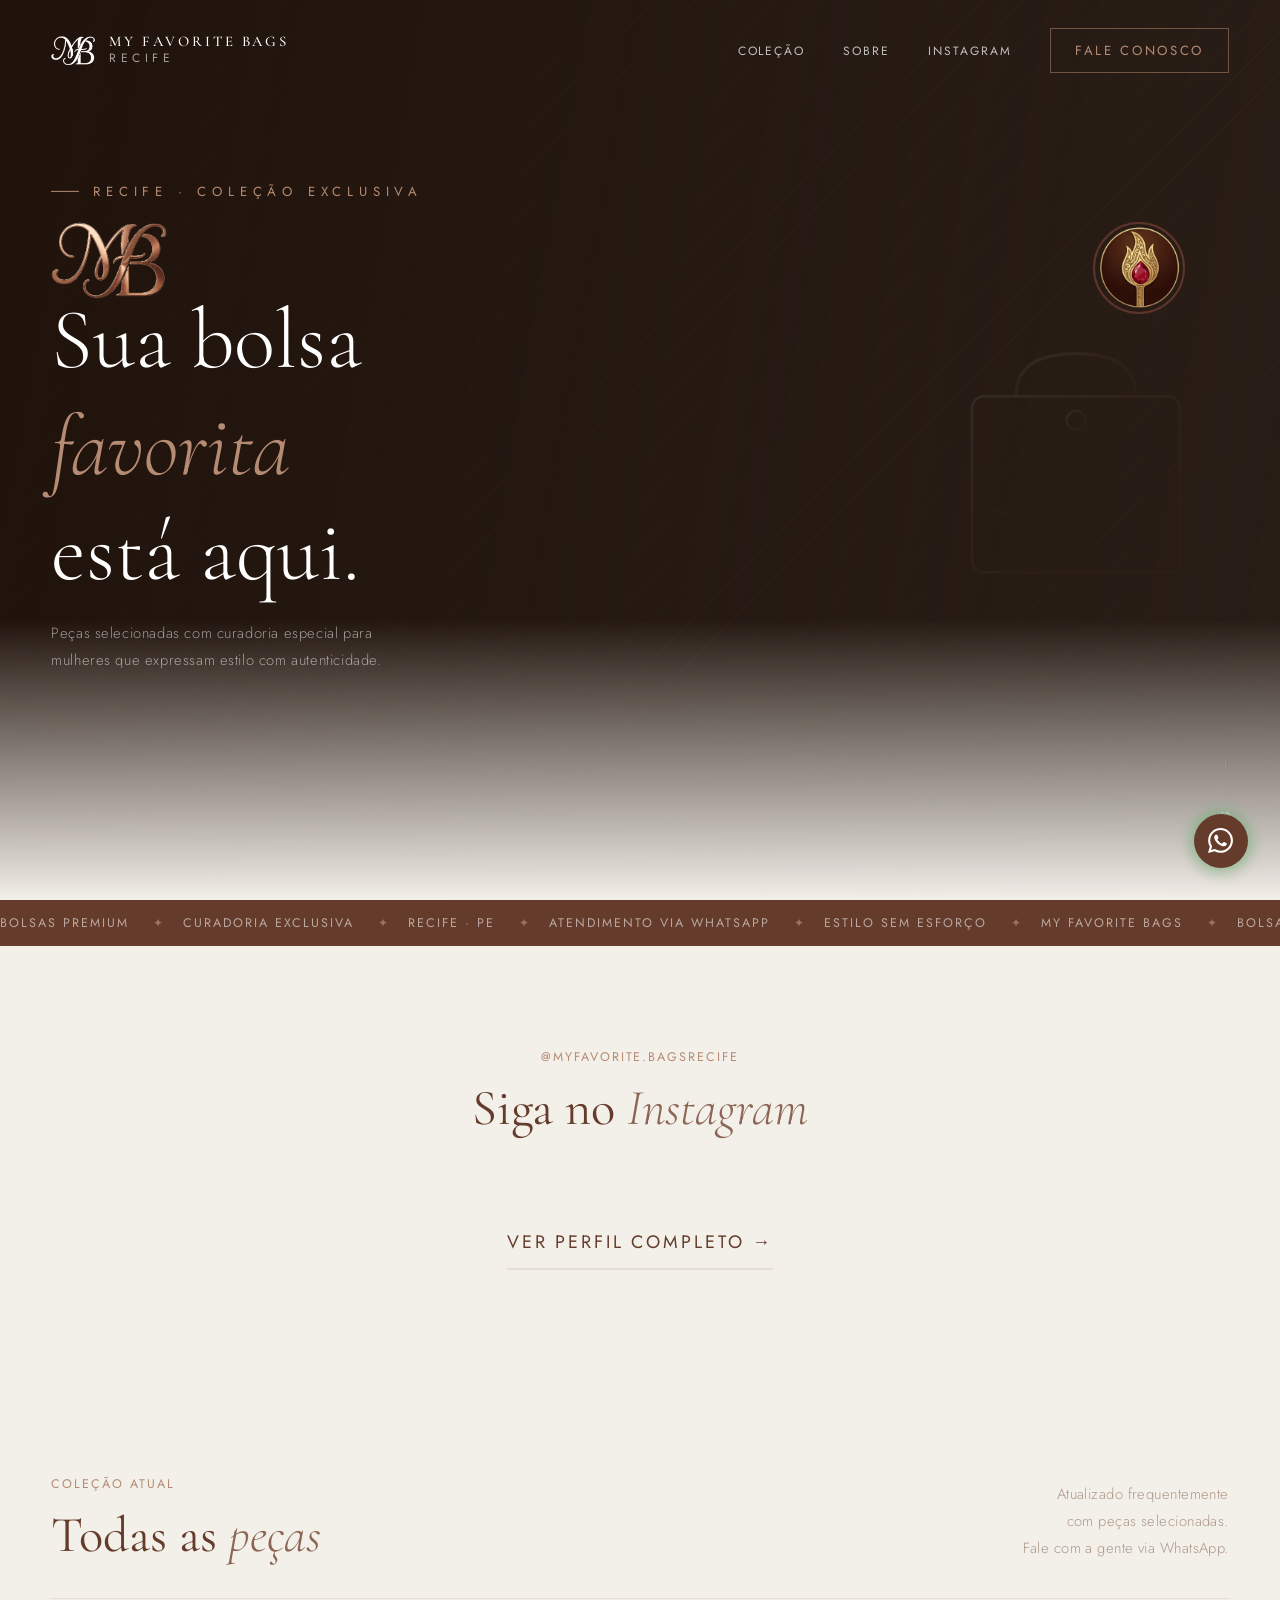
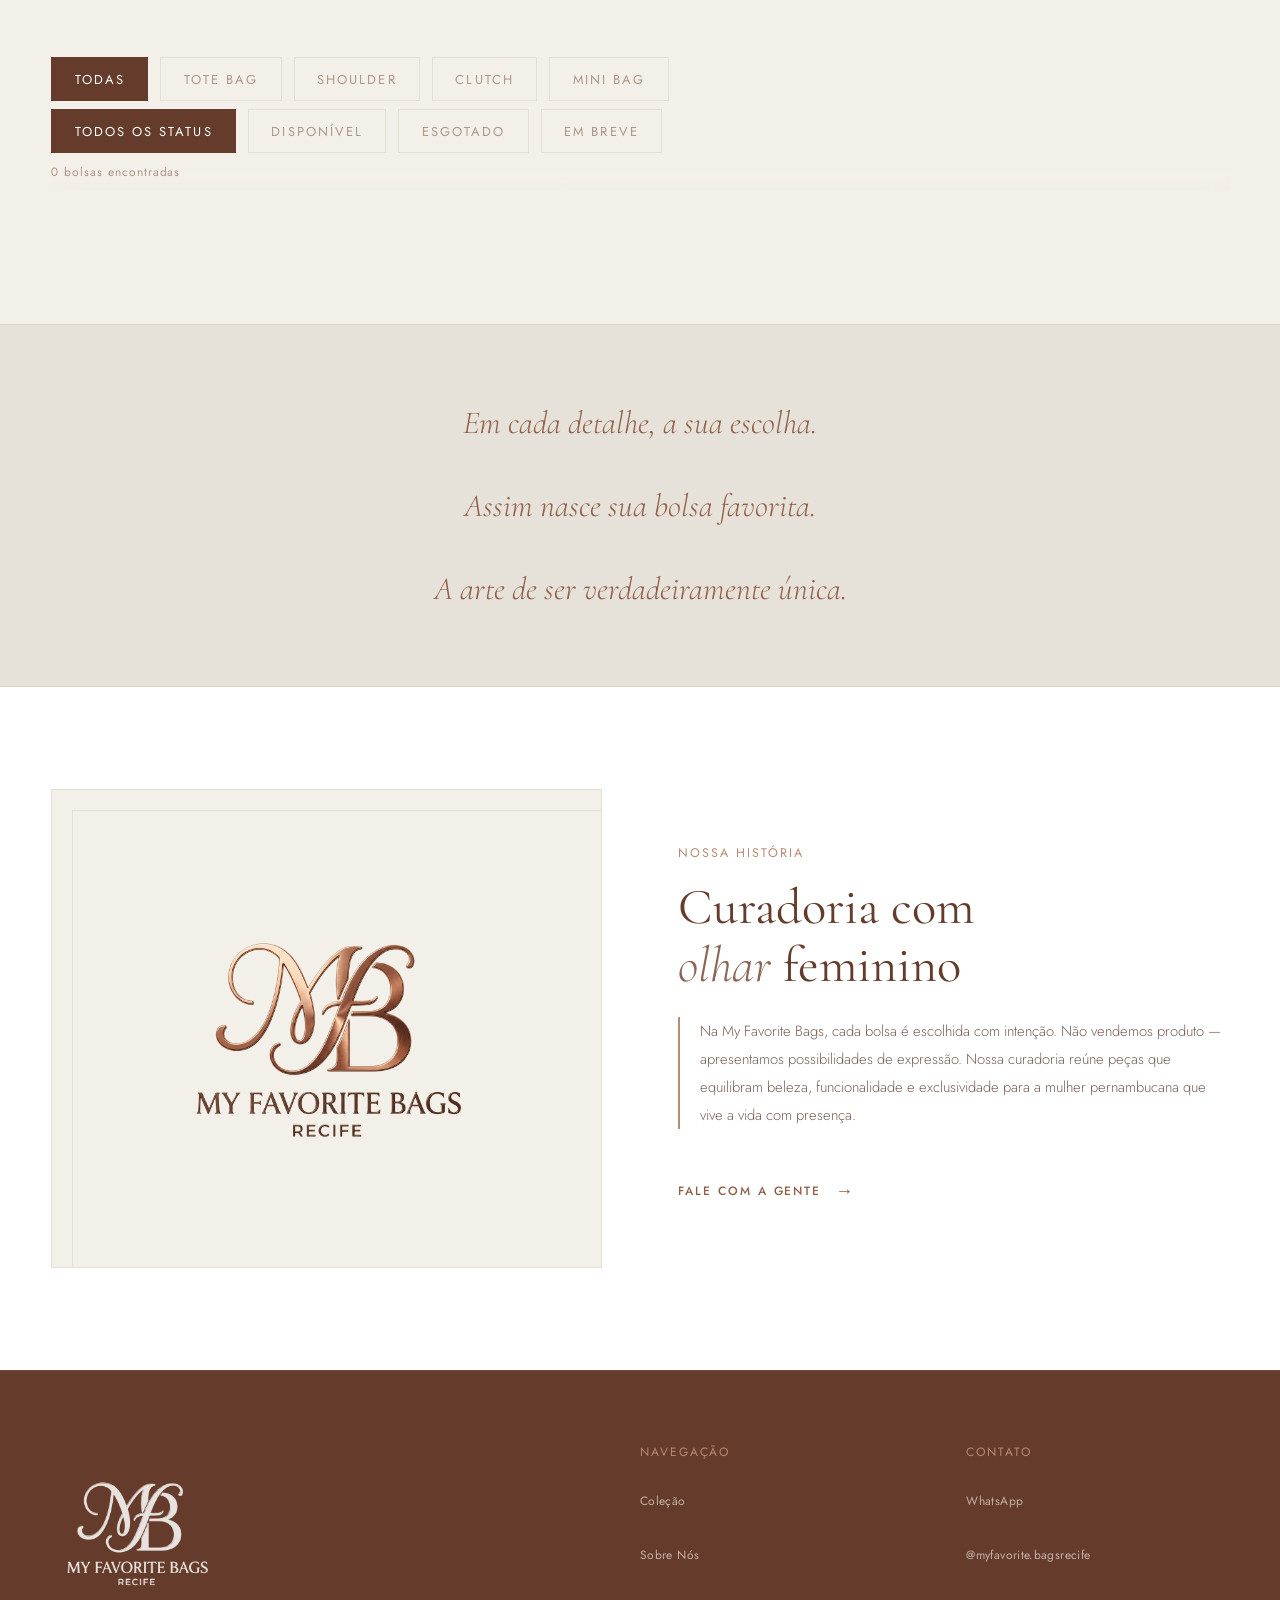
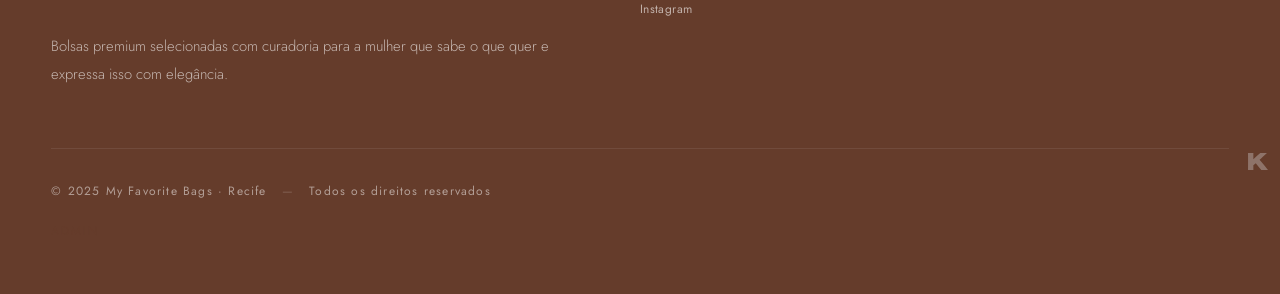
==== index.html @ 24d9bb59 "update" ====
<!DOCTYPE html>
<html lang="pt-BR" class="no-js">
<head>
<script>document.documentElement.classList.replace('no-js','js');setTimeout(()=>{if(!document.documentElement.classList.contains('reveal-ready'))document.querySelectorAll('.reveal').forEach(el=>el.classList.add('vis'));},2500);</script>
<meta charset="UTF-8">
<meta name="viewport" content="width=device-width, initial-scale=1.0">
<title>My Favorite Bags — Recife</title>
<meta name="description" content="Bolsas premium selecionadas para mulheres que sabem o que querem. Recife, PE.">
<link rel="preconnect" href="https://fonts.googleapis.com">
<link href="https://fonts.googleapis.com/css2?family=Cormorant+Garamond:ital,wght@0,300;0,400;0,500;0,600;1,300;1,400;1,500&family=Jost:wght@300;400;500;600&display=swap" rel="stylesheet">
<link rel="stylesheet" href="css/cursor.css">
<link rel="stylesheet" href="css/nav.css">
<style>

/* ─── TOKENS ──────────────────────────────────────────────────────────────── */
:root {
  --rose:        #B68B73;
  --rose-dark:   #915E48;
  --rose-deep:   #653C2B;
  --bg:          #F3EFE9;
  --bg2:         #E7E2D9;
  --csel-bg:     #EFE6D8; /* bege claro usado no dropdown customizado (popup e caixa fechada) */
  --white:       #FFFFFF;
  --text:        #653C2B;   /* headings */
  --text-mid:    #8C6555;   /* subheadings */
  --text-body:   #7A6055;   /* body */
  --text-muted:  #AE9888;   /* captions */
  --line:        rgba(182,139,115,.18);
  --ease:        cubic-bezier(.4,0,.2,1);
  --wa-bg: #653C2B;
  --wa-shadow-rgb: 101,60,43;

  /* Cores dos modais do admin (compartilhados via js/catalog-admin.js) */
  --modal-backdrop-rgb: 42,31,24;
  --modal-title: #2A1F18;
  --modal-muted: #A08070;
  --modal-error: #b83232;

  /* Cores do nav (compartilhado via css/nav.css) — hero escuro no topo */
  --nav-idle-text:       #fff;
  --nav-idle-text-sub:   rgba(255,255,255,.6);
  --nav-idle-link:       rgba(255,255,255,.72);
  --nav-idle-link-hover: #fff;
  --nav-cta-border:      rgba(182,139,115,.5);
  --nav-scrolled-bg:     rgba(243,239,233,.95);
}

/* ─── RESET ───────────────────────────────────────────────────────────────── */
*, *::before, *::after { margin:0; padding:0; box-sizing:border-box; }
html { scroll-behavior:smooth; -webkit-text-size-adjust:100%; }
body { font-family:'Jost',sans-serif; background:var(--bg); color:var(--text-body); overflow-x:hidden; position:relative; }
a { text-decoration:none; color:inherit; }
button { font-family:'Jost',sans-serif; }

/* ─── HERO ─────────────────────────────────────────────────────────────────── */
.hero {
  position:relative; height:100vh; min-height:600px;
  overflow:hidden;
  background:var(--rose-deep);
}
/* Slides */
.hero-slide {
  position:absolute; inset:0; opacity:0;
  transition:opacity 1.8s var(--ease);
  will-change:opacity;
}
.hero-slide.active { opacity:1; }

/* Clean dark warm tones — no heavy gradients */
.hs1 { background:linear-gradient(160deg, #3E2318 0%, #2A1610 100%); }
.hs2 { background:linear-gradient(160deg, #2C1A10 0%, #1E1009 100%); }
.hs3 { background:linear-gradient(160deg, #341E12 0%, #231309 100%); }
.hs4 { background:linear-gradient(160deg, #2E1B10 0%, #200F08 100%); }

/* Subtle texture — thin diagonal lines, very low opacity */
.hs-tex {
  position:absolute; inset:0;
  background-image:repeating-linear-gradient(
    135deg,
    transparent 0px, transparent 28px,
    rgba(182,139,115,.03) 28px, rgba(182,139,115,.03) 29px
  );
}

.hero-veil {
  position:absolute; inset:0;
  background:linear-gradient(100deg,
    rgba(30,16,9,.80) 0%,
    rgba(30,16,9,.42) 45%,
    rgba(30,16,9,.06) 100%);
}
.hero-fade-bottom {
  position:absolute; bottom:0; left:0; right:0; height:280px;
  background:linear-gradient(to top, var(--bg), transparent);
  pointer-events:none;
}

/* Right decorative bag silhouette */
.hero-deco {
  position:absolute; right:5%; top:50%; transform:translateY(-50%);
  width:280px; height:320px; opacity:.08;
  pointer-events:none;
}

/* ─── MY FAVORITE MATCH — botão flutuante animado e arrastável ────────── */
@keyframes matchFloat {
  0%, 18%, 42%, 100% { transform:translateY(0) rotate(0) scale(1); }
  22% { transform:translateY(-3px) rotate(-1.2deg) scale(1.025); }
  26% { transform:translateY(0) rotate(1deg) scale(1.01); }
  30% { transform:translateY(-2px) rotate(0) scale(1.018); }
}
@keyframes matchGlow {
  0%, 100% { filter:drop-shadow(0 8px 20px rgba(139,74,60,.28)); }
  50%      { filter:drop-shadow(0 12px 24px rgba(139,74,60,.36)); }
}
@keyframes matchEnter {
  from { opacity:0; }
  to   { opacity:1; }
}
@keyframes matchShine {
  0%, 88.24% { transform:translateX(-160%) rotate(18deg); opacity:0; }
  94.12% { opacity:.42; }
  100% { transform:translateX(165%) rotate(18deg); opacity:0; }
}
@keyframes matchRadarPing {
  0%   { transform:scale(1); opacity:.55; }
  70%  { transform:scale(1.55); opacity:0; }
  100% { transform:scale(1.55); opacity:0; }
}
@keyframes matchOpacityPulse {
  0%, 80%, 100% { opacity:1; }
  90% { opacity:.55; }
}
@keyframes matchGoldGlow {
  0%, 76.92%, 100% { box-shadow:0 0 0 0 rgba(212,175,55,0); }
  88.46% { box-shadow:0 0 28px 10px rgba(212,175,55,.65); }
}
#matchHeroBtn {
  position:absolute; z-index:6;
  width:92px; height:92px;
  display:flex; align-items:center; justify-content:center;
  cursor:grab; text-decoration:none;
  touch-action:none;
  border-radius:50%;
  opacity:0;
  animation:matchEnter .7s .45s ease forwards;
  transition:transform .3s var(--ease, ease);
}
#matchHeroBtn::before {
  content:'';
  position:absolute; inset:0;
  border-radius:50%;
  border:2px solid rgba(139,74,60,.55);
  pointer-events:none;
  animation:matchRadarPing 2.6s 1.1s ease-out infinite;
}
#matchHeroBtn.dragging { cursor:grabbing; animation:none; transition:none; opacity:1; }
/* Ao soltar, volta pra posição original suavemente (não de forma instantânea) */
#matchHeroBtn.snapping { transition:left .45s cubic-bezier(.22,.68,0,1.2), top .45s cubic-bezier(.22,.68,0,1.2); }
/* Depois que a animação de entrada já rodou uma vez, o botão fica
   marcado como "entered" — assim, ao soltar de um arraste, ele não
   reinicia o fade-in (que reaparecia toda vez que soltava o toque). */
#matchHeroBtn.entered { opacity:1; animation:none; }
#matchHeroBtn.dragging::before { animation:none; opacity:0; }
#matchHeroBtn.dragging .mhb-visual { animation:none; box-shadow:none; }
#matchHeroBtn:hover { transform:scale(1.06); }
.mhb-visual {
  position:absolute; inset:0;
  border-radius:50%;
  overflow:hidden;
  display:flex; align-items:center; justify-content:center;
  animation:matchGoldGlow 13s 1.1s ease-in-out infinite;
}
.mhb-visual::after {
  content:'';
  position:absolute;
  top:-18%; bottom:-18%; left:0;
  width:34%;
  background:linear-gradient(90deg, transparent, rgba(255,255,255,.58), transparent);
  pointer-events:none;
  transform:translateX(-160%) rotate(18deg);
  animation:matchShine 17s 2.4s ease-in-out infinite;
}
#matchHeroBtn.dragging .mhb-visual::after { animation:none; opacity:0; }
#matchHeroBtn img {
  width:100%; height:100%; object-fit:contain; display:block;
  pointer-events:none; -webkit-user-drag:none;
  animation:matchFloat 10.5s 1.2s ease-in-out infinite, matchGlow 7.8s ease-in-out infinite, matchOpacityPulse 15s 2.2s ease-in-out infinite;
}
#matchHeroBtn.dragging img { animation-play-state:paused; }
#matchHeroBtn .mhb-tip {
  position:absolute; top:100%; left:50%; transform:translateX(-50%);
  margin-top:8px; white-space:nowrap;
  font-family:'Jost',sans-serif; font-size:12px; letter-spacing:.16em; text-transform:uppercase;
  color:#fff; background:rgba(36,24,18,.72); padding:5px 12px; border-radius:999px;
  opacity:0; pointer-events:none; transition:opacity .3s;
}
#matchHeroBtn:hover .mhb-tip { opacity:1; }
@media(max-width:768px) {
  #matchHeroBtn { width:68px; height:68px; }
}

/* Content */
.hero-content {
  position:absolute; left:7%; top:50%; transform:translateY(-50%);
  max-width:560px;
}
.hero-eyebrow {
  display:flex; align-items:center; gap:14px;
  font-size:12px; letter-spacing:.16em; text-transform:uppercase;
  color:var(--rose); margin-bottom:20px;
  opacity:0; animation:fadeUp 1s .2s var(--ease) forwards;
}
.hero-eyebrow::before {
  content:''; display:inline-block;
  width:28px; height:1px; background:var(--rose);
}
/* Inline logo in hero */
.hero-logo {
  width:80px; height:80px; margin-bottom:18px;
  opacity:0; animation:fadeUp 1s .35s var(--ease) forwards;
}
.hero-title {
  font-family:'Cormorant Garamond',serif;
  font-size:clamp(52px,6.2vw,86px);
  font-weight:300; line-height:.96;
  color:#fff; margin-bottom:24px;
  opacity:0; animation:fadeUp 1s .5s var(--ease) forwards;
}
.hero-title em { font-style:italic; color:var(--rose); display:block; margin:0; line-height:1.1; padding:16px 0; }
.hero-sub {
  font-size:13px; letter-spacing:.04em; line-height:1.85;
  color:rgba(255,255,255,.55); font-weight:300;
  margin-bottom:44px; max-width:360px;
  opacity:0; animation:fadeUp 1s .7s var(--ease) forwards;
}
.hero-btn {
  display:inline-flex; align-items:center; gap:16px;
  font-size:12px; letter-spacing:.16em; text-transform:uppercase;
  color:#fff; opacity:0; animation:fadeUp 1s .9s var(--ease) forwards;
  transition:color .3s;
}
.hero-btn:hover { color:var(--rose); }
.hero-btn-line {
  width:40px; height:1px; background:var(--rose);
  transition:width .4s var(--ease);
}
.hero-btn:hover .hero-btn-line { width:68px; }

/* Indicators */
.h-dots {
  position:absolute; bottom:46px; left:50%; transform:translateX(-50%);
  display:flex; gap:8px; z-index:10;
}
.h-dot {
  width:20px; height:1.5px;
  background:rgba(255,255,255,.22); cursor:pointer;
  transition:width .4s, background .4s; position:relative; overflow:hidden;
}
.h-dot.on { width:42px; background:rgba(255,255,255,.14); }
.h-dot.on::after {
  content:''; position:absolute; left:0; top:0;
  height:1.5px; background:var(--rose);
  animation:prog 5s linear;
}
@keyframes prog { from{width:0} to{width:100%} }

/* Scroll hint */
.h-scroll {
  position:absolute; right:46px; bottom:36px;
  display:flex; flex-direction:column; align-items:center; gap:9px;
  opacity:0; animation:fadeIn 1s 1.8s forwards;
}
.h-scroll-txt {
  font-size:12px; letter-spacing:.16em; text-transform:uppercase;
  color:rgba(255,255,255,.55); writing-mode:vertical-rl;
}
.h-scroll-line {
  width:1px; height:42px;
  background:linear-gradient(to bottom, var(--rose), transparent);
  animation:sp 2.4s ease-in-out infinite;
}
@keyframes sp { 0%,100%{opacity:1;transform:scaleY(1)} 50%{opacity:.3;transform:scaleY(.5)} }

/* ─── MARQUEE ─────────────────────────────────────────────────────────────── */
.marquee-strip { background:var(--rose-deep); padding:14px 0; overflow:hidden; }
.m-track { display:flex; white-space:nowrap; animation:mq 26s linear infinite; }
.m-item {
  font-size:12px; letter-spacing:.16em; text-transform:uppercase;
  color:rgba(255,255,255,.55); flex-shrink:0;
}
.m-sep { color:var(--rose); opacity:.7; margin:0 18px; display:inline-block; }
@keyframes mq { from{transform:translateX(0)} to{transform:translateX(-50%)} }

/* ─── SHARED SECTION TOKENS ───────────────────────────────────────────────── */
.eyebrow {
  font-size:12px; letter-spacing:.16em; text-transform:uppercase;
  color:var(--rose); font-weight:400; margin-bottom:14px;
}
.section-title {
  font-family:'Cormorant Garamond',serif;
  font-size:clamp(32px,3.6vw,50px);
  font-weight:400; line-height:1.1; color:var(--text);
}
.section-title em { font-style:italic; color:var(--text-mid); font-weight:300; }

/* ─── CATALOG ─────────────────────────────────────────────────────────────── */
.catalog {
  padding:112px 7% 120px;
  background:var(--bg);
}
.cat-head {
  display:flex; align-items:flex-end; justify-content:space-between;
  padding-bottom:36px; margin-bottom:52px;
  border-bottom:1px solid var(--line);
}
.cat-desc {
  font-size:12.5px; color:var(--text-muted); font-weight:300;
  letter-spacing:.03em; line-height:1.82; max-width:260px; text-align:right;
}

/* Filters */
.filters { display:flex; gap:8px; margin-bottom:56px; flex-wrap:wrap; }
.fpill {
  font-size:12px; letter-spacing:.2em; text-transform:uppercase;
  padding:9px 22px; background:transparent; cursor:pointer;
  color:var(--text-muted); border:1px solid var(--line);
  transition:background-color .3s, border-color .3s, color .3s, box-shadow .3s, scale .15s; font-family:'Jost',sans-serif; font-weight:400;
}
.fpill:hover { border-color:var(--rose-dark); color:var(--text); }
.fpill.on { background:var(--rose-deep); color:#fff; border-color:var(--rose-deep); }

/* Grid */
.pgrid { display:grid; grid-template-columns:repeat(3,1fr); gap:48px 32px; }

/* Card */
.pcard { position:relative; }

.pcard-img {
  position:relative; aspect-ratio:3/4; overflow:hidden;
  background:var(--bg2); margin-bottom:20px;
  border:1px solid var(--line);
  transition:border-color .35s;
}
.pcard:not(.out):hover .pcard-img { border-color:var(--rose); }

.pcard-visual {
  width:100%; height:100%;
  display:flex; align-items:center; justify-content:center;
  transition:transform .75s var(--ease);
  position:relative;
}
.pcard:not(.out):hover .pcard-visual { transform:scale(1.03); }

/* Sold-out */
.sold-ov {
  position:absolute; inset:0;
  background:rgba(243,239,233,.78);
  display:flex; align-items:center; justify-content:center;
  pointer-events:none;
}
.sold-badge {
  font-size:12px; letter-spacing:.16em; text-transform:uppercase;
  color:var(--text-muted); border:1px solid var(--text-muted);
  padding:6px 16px; background:var(--white);
}

/* Slide-up action */
.pcard-action {
  position:absolute; bottom:0; left:0; right:0;
  padding:20px;
  background:linear-gradient(to top, rgba(101,60,43,.85), transparent);
  transform:translateY(101%);
  transition:transform .5s var(--ease);
  display:flex; justify-content:center;
}
.pcard:not(.out):hover .pcard-action { transform:translateY(0); }
.slide-btn {
  font-size:12px; letter-spacing:.16em; text-transform:uppercase;
  color:#fff; background:transparent;
  border:1px solid rgba(255,255,255,.45);
  padding:9px 22px; cursor:pointer;
  transition:background .3s, border-color .3s;
  font-family:'Jost',sans-serif; display:inline-block;
}
.slide-btn:hover { background:var(--rose-dark); border-color:var(--rose-dark); }

/* New badge */
.new-b {
  position:absolute; top:14px; left:14px;
  font-size:12px; letter-spacing:.16em; text-transform:uppercase;
  background:var(--rose-deep); color:#fff; padding:5px 11px;
}
/* Versão do badge "Novo" acima do nome do item (não mais sobre a foto) */
.new-b-inline {
  position:static; display:inline-block; margin-bottom:8px;
}
.promo-b {
  position:absolute; top:14px; right:14px;
  font-size:12px; font-weight:700; letter-spacing:.04em;
  font-family:'Jost',sans-serif;
  background:#B5544A; color:#fff; padding:5px 10px; border-radius:3px;
}

/* Info */
.pname {
  font-family:'Cormorant Garamond',serif;
  font-size:20px; font-weight:400; color:var(--text); margin-bottom:5px;
  transition:color .3s;
}
.pcard:not(.out):hover .pname { color:var(--rose-deep); }
.pmeta { display:flex; align-items:center; justify-content:space-between; margin-bottom:14px; }
.pcat {
  font-size:12px; letter-spacing:.18em; text-transform:uppercase; color:var(--text-muted);
}
.pprice {
  font-family:'Cormorant Garamond',serif;
  font-size:18px; color:var(--rose-dark); font-weight:400;
}
.out .pname  { color:var(--text-muted); }
.out .pprice { color:var(--text-muted); }

/* WhatsApp button — PRIMARY */
.pwa {
  display:flex; align-items:center; justify-content:center; gap:9px;
  font-size:12px; letter-spacing:.2em; text-transform:uppercase;
  background:var(--rose-dark); color:#fff; border:1px solid var(--rose-dark);
  padding:13px 16px; cursor:pointer; font-family:'Jost',sans-serif;
  font-weight:400; transition:background .3s, border-color .3s;
}
.pwa:hover { background:var(--rose-deep); border-color:var(--rose-deep); }
.pwa svg { flex-shrink:0; }

/* ─── DUPLAS DE PRODUTOS — bolsa flutuante + fundo alternado por par ────────── */
.pgrid { display:flex; flex-direction:column; gap:6px; }
.prow {
  display:grid; grid-template-columns:1fr 1fr; gap:28px 18px;
  padding:36px 22px; border-radius:18px; margin-bottom:6px;
  transition:background .4s;
}
.prow-a { background:linear-gradient(135deg, rgba(182,139,115,.13) 0%, rgba(231,226,217,.3) 100%); }
.prow-b { background:linear-gradient(135deg, rgba(231,226,217,.5) 0%, rgba(182,139,115,.05) 100%); }

.pcard { display:flex; flex-direction:column; }
.pcard-info { min-width:0; }

/* Item flutuante sem moldura/fundo — só a foto (já sem fundo, via remove.bg).
   Nada de "quadrado invisível" atrás: sem aspect-ratio fixo, sem overflow
   cortando nada — só a imagem, com uma sombra suave pra dar profundidade
   (igual às flores do outro site). */
.pcard-float .pcard-img {
  background:transparent !important; border:none !important;
  aspect-ratio:auto !important; overflow:visible !important;
  height:580px; display:flex; align-items:center; justify-content:center;
}
.pcard-float .pcard-visual { overflow:visible !important; }
.pcard-float .bag-photo {
  object-fit:contain !important; width:auto !important; max-width:100%; height:100%;
  filter:drop-shadow(0 14px 22px rgba(59,37,26,.20));
}
@media(max-width:900px){ .pcard-float .pcard-img { height:480px; } }
/* Itens flutuantes: só a foto, sem badge "novo" nem painel "ver detalhes" (clicar na foto já abre o modal) */
.pcard-float .new-b, .pcard-float .pcard-action { display:none !important; }

.pcard-float { position:relative; cursor:grab; user-select:none; touch-action:pan-y; }
/* Puxador de arraste no mobile: uma região pequena na base da imagem —
   só tocando ali (não em qualquer parte da foto) é que o item se move,
   igual ao botão do My Favorite Match. No desktop (mouse) não aparece,
   porque lá dá pra arrastar segurando em qualquer parte do item. */
.pcard-float .drag-handle {
  position:absolute; left:50%; bottom:10px; transform:translateX(-50%);
  width:52px; height:52px; z-index:4;
  background:url('webp/drag-fingerprint.png') center/contain no-repeat;
  opacity:.3;
  touch-action:none;
}
@media (hover:hover) and (pointer:fine) {
  .pcard-float .drag-handle { display:none; }
}
.pcard-float.dragging { cursor:grabbing; z-index:5; }
/* Ao soltar, volta pra posição original com uma animação de mola suave */
.pcard-float.snapping { transition:transform .45s cubic-bezier(.22,.68,0,1.2); }
.pcard-float:not(.dragging) .pcard-img { transition:transform .55s var(--ease); }
.pcard-float.dragging .pcard-img { transition:none; }

@media (prefers-reduced-motion:no-preference) {
  .pcard-float:not(.dragging) .pcard-img { animation:bagFloat 5.5s ease-in-out infinite; }
  .prow > .pcard:nth-child(2) .pcard-float:not(.dragging) .pcard-img { animation-delay:-2.75s; }
  .pcard-visual > img, .pcard-visual > svg { animation:itemShake 10s ease-in-out infinite; animation-delay:var(--shake-delay, 0s); }
}
@keyframes bagFloat {
  0%, 100% { transform:translateY(0); }
  50%      { transform:translateY(-14px); }
}
@media (hover:hover) and (pointer:fine) {
  .pcard-float:hover:not(.dragging) .pcard-visual > img,
  .pcard-float:hover:not(.dragging) .pcard-visual > svg { animation:itemHoverShake .6s ease !important; }
}
.pcard-visual > img.tap-shake, .pcard-visual > svg.tap-shake { animation:itemHoverShake .6s ease !important; }
@keyframes itemHoverShake {
  0% { transform:rotate(0deg); }
  20% { transform:rotate(-8deg); }
  40% { transform:rotate(6deg); }
  60% { transform:rotate(-4deg); }
  80% { transform:rotate(2deg); }
  100% { transform:rotate(0deg); }
}
@keyframes itemShake {
  0%, 90%, 100% { transform:rotate(0deg); }
  91% { transform:rotate(-4deg); }
  92% { transform:rotate(4deg); }
  93% { transform:rotate(-3deg); }
  94% { transform:rotate(3deg); }
  95% { transform:rotate(-1.5deg); }
  96%, 100% { transform:rotate(0deg); }
}

/* Desktop: cards grandes, bolsa flutuante ao lado da descrição fixa.
   Item da coluna esquerda: descrição fica à ESQUERDA (row-reverse).
   Item da coluna direita: descrição fica à DIREITA (row normal). */
@media (min-width:901px) {
  .prow { padding:64px 44px; }
  .pcard { flex-direction:row; align-items:center; gap:36px; }
  .prow > .pcard:nth-child(1) { flex-direction:row-reverse; }
  .pcard-float { flex:0 0 56%; }
  .pcard-img { aspect-ratio:1/1; margin-bottom:0; }
  .pcard-info { flex:1 1 auto; }
}

/* Mobile/tablet: bolsa flutuante em cima, descrição embaixo (como já era).
   align-items:end alinha as duas colunas da dupla pela base (o botão de
   comprar fica sempre na mesma linha, mesmo com fotos de tamanhos diferentes) */
@media (max-width:900px) {
  .pcard-float { width:100%; }
  .prow { align-items:end; }
}

/* ─── STATS STRIP ─────────────────────────────────────────────────────────── */
.stats {
  background: var(--bg2);
  padding: 56px 6%;
  display: flex;
  flex-direction: column;
  align-items: center;
  gap: 0;
  border-top: 1px solid var(--line);
  border-bottom: 1px solid var(--line);
  overflow-x: hidden;
}
.stat {
  text-align: center;
  padding: 16px 0;
  border-right: none;
  width: 100%;
}
.stat:last-child {
  border-right: none;
}
.stat-n {
  font-family: 'Cormorant Garamond', serif;
  font-size: clamp(14px, 4.6vw, 32px);
  font-weight: 300;
  font-style: italic;
  color: var(--rose-dark);
  line-height: 1.6;
  margin-bottom: 0;
  white-space: nowrap;
  max-width: 100%;
}

/* ─── ABOUT ───────────────────────────────────────────────────────────────── */
.about {
  padding:112px 7%;
  display:grid; grid-template-columns:1fr 1fr; gap:96px; align-items:center;
  background:var(--white);
}
.about-visual {
  position:relative; height:520px;
  background:var(--bg); border:1px solid var(--line);
  display:flex; align-items:center; justify-content:center;
  overflow:hidden;
}
/* Offset decorative border */
.about-visual::before {
  content:''; position:absolute;
  top:20px; left:20px; right:-20px; bottom:-20px;
  border:1px solid var(--line); pointer-events:none;
}
.about-logo-big { width:200px; height:200px; opacity:.75; }
.about-deco-line {
  position:absolute; bottom:28px; left:28px; right:28px;
  height:1px; background:var(--line);
}
.about-deco-line::after {
  content:''; position:absolute; left:0; top:0;
  width:40%; height:1px; background:var(--rose);
}

.about-eyebrow { font-size:12px; letter-spacing:.16em; text-transform:uppercase; color:var(--rose); margin-bottom:16px; }
.about-title {
  font-family:'Cormorant Garamond',serif;
  font-size:clamp(34px,3.4vw,48px); font-weight:400;
  color:var(--text); line-height:1.14; margin-bottom:24px;
}
.about-title em { font-style:italic; color:var(--text-mid); font-weight:300; }
.about-body {
  font-size:13px; color:var(--text-body); line-height:1.9;
  font-weight:300; margin-bottom:40px;
  border-left:2px solid var(--rose); padding-left:20px;
}
.about-cta {
  display:inline-flex; align-items:center; gap:14px;
  font-size:12px; letter-spacing:.16em; text-transform:uppercase;
  color:var(--rose-dark); font-weight:500;
  transition:gap .4s, color .3s;
}
.about-cta:hover { gap:22px; color:var(--rose-deep); }
.about-cta-arr { font-size:18px; line-height:1; }

/* ─── INSTAGRAM ───────────────────────────────────────────────────────────── */
.insta {
  padding:112px 7%; background:var(--bg);
  text-align:center;
}
.insta-head { margin-bottom:56px; }
.insta.insta-tight { padding-top:40px; }
.insta-grid {
  display:grid; grid-template-columns:repeat(5,1fr);
  gap:3px; margin-bottom:48px;
}
.ithumb {
  aspect-ratio:1; background:var(--bg2); overflow:hidden;
  position:relative; cursor:pointer;
  border:1px solid var(--line);
}
.ithumb::after {
  content:''; position:absolute; inset:0;
  background:rgba(101,60,43,0); transition:background .4s;
}
.ithumb:hover::after { background:rgba(101,60,43,.32); }
.ithumb-ico {
  position:absolute; inset:0;
  display:flex; align-items:center; justify-content:center; opacity:.22;
}
.insta-link {
  display:inline-flex; align-items:center; gap:11px;
  font-size:12px; letter-spacing:.16em; text-transform:uppercase;
  color:var(--text); border-bottom:1px solid var(--line); padding-bottom:4px;
  transition:color .3s, border-color .3s, gap .4s;
}
.insta-link:hover { color:var(--rose-dark); border-color:var(--rose-dark); gap:18px; }
.insta-link.profile-big {
  margin-top:34px;
  font-size:18px;
  gap:16px;
  padding-bottom:8px;
  border-bottom-width:2px;
  line-height:1.1;
}
.insta-link.profile-big:hover { gap:24px; }

/* ─── FOOTER ──────────────────────────────────────────────────────────────── */
footer {
  background:var(--rose-deep); padding:72px 7% 40px;
  border-top:1px solid rgba(255,255,255,.08);
}
.foot-top {
  display:grid; grid-template-columns:2fr 1fr 1fr;
  gap:64px; padding-bottom:60px;
  border-bottom:1px solid rgba(255,255,255,.08);
  margin-bottom:32px;
}
.foot-logo-row { display:flex; align-items:center; gap:14px; margin-bottom:20px; }
.foot-logo-svg { width:48px; height:48px; }
.foot-brand { font-family:'Cormorant Garamond',serif; font-size:18px; font-weight:400; letter-spacing:.14em; color:#fff; }
.foot-brand-sub { font-size:12px; letter-spacing:.16em; text-transform:uppercase; color:rgba(255,255,255,.6); }
.foot-body { font-size:12px; color:rgba(255,255,255,.62); line-height:1.85; font-weight:300; }
.foot-col-h { font-size:12px; letter-spacing:.16em; text-transform:uppercase; color:var(--rose); margin-bottom:18px; }
.foot-links { list-style:none; }
.foot-links li { margin-bottom:10px; }
.foot-links a { font-size:12px; color:rgba(255,255,255,.6); transition:color .3s; letter-spacing:.03em; }
.foot-links a:hover { color:rgba(255,255,255,.85); }
.foot-bot { display:flex; align-items:center; justify-content:space-between; }
.foot-copy { font-size:12px; color:rgba(255,255,255,.5); letter-spacing:.1em; }
.foot-rule { width:32px; height:1px; background:var(--rose); opacity:.4; }

/* ─── WA FLOAT ────────────────────────────────────────────────────────────── */
/* ─── ADMIN ───────────────────────────────────────────────────────────────── */
.admin-trig {
  font-size:12px; letter-spacing:.16em; text-transform:uppercase;
  color:var(--rose-deep); cursor:pointer; background:none; border:none;
  font-family:'Jost',sans-serif; transition:color .3s;
}
.admin-trig:hover { color:rgba(255,255,255,.35); }

.admin-ov {
  display:none; position:fixed; inset:0; z-index:1000;
  background:rgba(42,22,12,.92);
  align-items:center; justify-content:center;
  opacity:0; transition:opacity .35s ease;
}
.admin-ov.open { display:flex; }
.admin-ov.visible { opacity:1; }
.admin-panel {
  background:var(--bg); width:60vw;
  max-width:96vw; min-width:900px; height:85vh; max-height:92vh;
  display:flex; flex-direction:column;
  overflow:hidden;
  transform:translateY(18px) scale(.97);
  transition:transform .35s cubic-bezier(.22,.68,0,1.2), opacity .35s ease;
  opacity:0;
}
@media(max-width:1000px){
  .admin-panel { width:96vw; min-width:0; }
}
.admin-ov.visible .admin-panel { transform:translateY(0) scale(1); opacity:1; }
.admin-hd {
  background:var(--rose-deep); padding:26px 38px;
  display:flex; align-items:center; justify-content:space-between;
  flex-shrink:0;
}
.admin-hd-t {
  font-family:'Cormorant Garamond',serif;
  font-size:22px; font-weight:400; color:#fff; letter-spacing:.12em;
}
.admin-x {
  background:none; border:none; color:rgba(255,255,255,.6);
  font-size:20px; cursor:pointer; transition:color .3s;
}
.admin-x:hover { color:#fff; }
.admin-gallery-btn {
  display:flex; align-items:center; justify-content:center;
  background:none; border:none; color:#fff;
  width:38px; height:38px; padding:0;
  cursor:pointer; transition:opacity .25s, transform .2s; opacity:.85;
}
.admin-gallery-btn:hover { opacity:1; transform:scale(1.08); }
.admin-bd {
  padding:28px 38px 40px; overflow-y:auto; flex:1;
  scrollbar-width:thin; scrollbar-color:var(--rose-dark) transparent;
}
.admin-bd::-webkit-scrollbar { width:6px; }
.admin-bd::-webkit-scrollbar-track { background:transparent; }
.admin-bd::-webkit-scrollbar-thumb { background:var(--rose-dark); border-radius:10px; }
.admin-bd::-webkit-scrollbar-thumb:hover { background:var(--rose-deep); }

.admin-tabs {
  display:flex; border-bottom:1px solid var(--line);
  background:var(--bg); overflow-x:auto; flex-shrink:0;
  -ms-overflow-style:none; scrollbar-width:none;
}
.admin-tabs::-webkit-scrollbar { display:none; }
.atab {
  flex:1; text-align:center;
  font-size:12px; letter-spacing:.2em; text-transform:uppercase;
  padding:12px 16px; background:none; border:none;
  color:var(--text-muted); cursor:pointer; font-family:'Jost',sans-serif;
  border-bottom:2px solid transparent; margin-bottom:-1px; transition:color .3s, border-color .3s, background-color .3s, scale .15s;
  white-space:nowrap;
}
.atab.on { color:var(--text); border-bottom-color:var(--rose-dark); }

.upload-dropzone {
  border:2px dashed var(--rose); border-radius:16px; padding:64px 24px;
  text-align:center; cursor:pointer; background:rgba(182,139,115,.05);
  transition:background .25s, border-color .25s;
}
.upload-dropzone:hover, .upload-dropzone.drag-over {
  background:rgba(182,139,115,.13); border-color:var(--rose-dark);
}
.upload-dropzone-title { font-size:16px; color:var(--text); margin-bottom:6px; }
.upload-dropzone-sub { font-size:12px; color:var(--text-muted); }
.manage-toolbar { display:flex; gap:14px; flex-wrap:wrap; align-items:center; margin-bottom:18px; }
.manage-search {
  display:flex; align-items:center; gap:8px; flex:1; min-width:200px;
  border:1px solid var(--line); border-radius:999px; padding:9px 16px; background:#fff;
}
.manage-search img { width:14px; height:14px; opacity:.6; flex-shrink:0; }
.manage-search input { border:none; outline:none; flex:1; font-size:13px; font-family:'Jost',sans-serif; background:transparent; }
.gal-filter-group { display:flex; gap:6px; flex-wrap:wrap; }
.gal-chip {
  font-size:11px; letter-spacing:.06em; text-transform:uppercase;
  padding:8px 14px; border-radius:999px; border:1px solid var(--line);
  background:transparent; color:var(--text-muted); cursor:pointer;
  font-family:'Jost',sans-serif; transition:background .2s,color .2s,border-color .2s;
  white-space:nowrap;
}
.gal-chip.on, .gal-chip:hover { background:var(--rose-dark); border-color:var(--rose-dark); color:#fff; }
.gal-card { display:flex; flex-direction:column; gap:6px; }
.gal-card-img {
  position:relative; aspect-ratio:1/1; border-radius:10px; overflow:hidden;
  background:repeating-conic-gradient(#eee 0% 25%, #fff 0% 50%) 50% / 16px 16px;
  cursor:zoom-in; border:1px solid var(--line);
}
.gal-card-img img { width:100%; height:100%; object-fit:contain; }
.gal-badge {
  position:absolute; top:6px; left:6px; background:var(--rose-dark); color:#fff;
  font-size:9.5px; letter-spacing:.06em; text-transform:uppercase;
  padding:3px 8px; border-radius:999px;
}
.gal-card-name { font-size:10.5px; color:var(--text-muted); overflow:hidden; text-overflow:ellipsis; white-space:nowrap; }
.gal-card-actions { display:flex; gap:6px; justify-content:center; }
.gal-card-actions button {
  width:30px; height:30px; border-radius:8px; border:1px solid var(--line);
  background:#fff; cursor:pointer; display:flex; align-items:center; justify-content:center;
  transition:border-color .2s, background .2s;
}
.gal-card-actions button:hover { border-color:var(--rose-dark); background:rgba(139,74,60,.06); }
.gal-card-actions button img { width:15px; height:15px; object-fit:contain; }
.apane { display:none; }
#favBanner img { transition: opacity 0.5s ease; }
.fav-slide-fade { animation: favFade 0.5s ease; }
@keyframes favFade { from{opacity:0;transform:translateX(18px)} to{opacity:1;transform:translateX(0)} }
.apane.on { display:block; }

.frow { display:grid; grid-template-columns:1fr 1fr; gap:16px; margin-bottom:16px; }
.fg { display:flex; flex-direction:column; gap:6px; }
.fg.full { grid-column:1/-1; }
.flabel { font-size:12px; letter-spacing:.16em; text-transform:uppercase; color:var(--text-muted); }
.fi {
  font-family:'Jost',sans-serif; font-size:13px; padding:12px 14px;
  border:1px solid var(--line); background:var(--white);
  color:var(--text); outline:none; transition:border-color .3s; width:100%;
}
.fi:focus { border-color:var(--rose-dark); }
select.fi {
  appearance:none; -webkit-appearance:none; -moz-appearance:none;
  color:#653C2B;
  background-image:url("data:image/svg+xml;utf8,<svg xmlns='http://www.w3.org/2000/svg' width='12' height='8' viewBox='0 0 12 8'><path d='M1 1l5 5 5-5' fill='none' stroke='%23653C2B' stroke-width='1.6' stroke-linecap='round' stroke-linejoin='round'/></svg>");
  background-repeat:no-repeat;
  background-position:right 10px center;
  background-size:10px 7px;
  padding-right:28px;
}
select.fi option { color:#653C2B; background-color:#F3EFE9; }
select.fi option:checked,
select.fi option:hover { background-color:#653C2B; color:#F3EFE9; }
.fb {
  font-family:'Jost',sans-serif; font-size:12px; letter-spacing:.16em; text-transform:uppercase;
  padding:13px 28px; background:var(--rose-dark); color:#fff;
  border:1px solid var(--rose-dark); cursor:pointer; transition:background .3s, border-color .3s;
  margin-top:8px;
}
.fb:hover { background:var(--rose-deep); border-color:var(--rose-deep); }

.alist { margin-top:24px; }
.arow {
  display:flex; align-items:center;
  padding:14px 10px; border-bottom:1px solid var(--line);
}
.arow:nth-child(even) { background:rgba(182,139,115,.06); }
.arow:nth-child(odd)  { background:rgba(243,239,233,.55); }
.arow-btns { overflow-x:auto; display:flex; align-items:center; gap:6px; flex:1; min-width:0; padding-left:6px; }
/* esconder scrollbar mas manter funcionalidade */
.arow-btns::-webkit-scrollbar { display:none; }
.arow-btns { -ms-overflow-style:none; scrollbar-width:none; }
#alist-btns-wrap::-webkit-scrollbar { display:none; }
.alist-btns::-webkit-scrollbar { display:none; }
.alist-name { transition: width .4s ease-in-out, min-width .4s ease-in-out; }

/* Checkbox customizado do cabeçalho da lista */
#alist input[type=checkbox] {
  appearance:none; -webkit-appearance:none;
  width:16px; height:16px; flex-shrink:0;
  border:1.5px solid #653C2B; border-radius:3px;
  background:#F3EFE9; cursor:pointer;
  transition: background .2s, border-color .2s;
}
#alist input[type=checkbox]:checked { background:#8B4A3C; border-color:#8B4A3C; }
.athumb {
  width:44px; height:44px; background:var(--bg2); flex-shrink:0;
  display:flex; align-items:center; justify-content:center;
  border:1px solid var(--line);
}
.aname { font-family:'Cormorant Garamond',serif; font-size:17px; color:var(--text); flex:1; }
.astatus { font-size:12px; letter-spacing:.2em; text-transform:uppercase; padding:4px 12px; }
.sa { background:rgba(37,211,102,.1); color:#1a7a3e; }
.ss { background:rgba(182,139,115,.12); color:var(--text-muted); }
.aacts { display:flex; gap:7px; }
.aabtn {
  font-size:12px; letter-spacing:.14em; text-transform:uppercase;
  padding:7px 14px; border:1px solid var(--line);
  background:transparent; color:var(--text-muted); cursor:pointer;
  font-family:'Jost',sans-serif; transition:background-color .3s, border-color .3s, color .3s, scale .15s;
}
.aabtn:hover { background:var(--rose-dark); color:#fff; border-color:var(--rose-dark); }
.aabtn.del { border-color:#b83232 !important; color:#b83232 !important; }
.aabtn.del:hover { background:#b83232 !important; color:#fff !important; border-color:#b83232 !important; }

.login-wrap {
  display:flex; flex-direction:column; gap:14px;
  max-width:340px; margin:0 auto; padding:60px 0; text-align:center;
}
.login-t {
  font-family:'Cormorant Garamond',serif; font-size:28px; font-weight:400;
  color:var(--text); letter-spacing:.1em; margin-bottom:6px;
}
.login-s { font-size:12px; color:var(--text-muted); letter-spacing:.1em; margin-bottom:24px; }
.login-links { display:flex; flex-direction:column; gap:10px; align-items:center; margin-top:18px; }
.login-links a { font-size:12px; color:var(--rose-dark); text-decoration:underline; text-underline-offset:2px; }
.login-links a:hover { color:var(--rose-deep); }
.lerr { font-size:12px; color:#7A1E1E; margin-top:8px; }

/* ─── ANIMATIONS ──────────────────────────────────────────────────────────── */
@keyframes fadeUp  { from{opacity:0;transform:translateY(24px)} to{opacity:1;transform:translateY(0)} }
@keyframes fadeIn  { from{opacity:0} to{opacity:1} }
.reveal {
  opacity:0; transform:translateY(20px);
  transition:opacity .9s var(--ease), transform .9s var(--ease);
}
.reveal.vis { opacity:1; transform:translateY(0); }
.reveal-d2 { transition-delay:.12s; }
.reveal-d3 { transition-delay:.24s; }

/* ─── RESPONSIVE ──────────────────────────────────────────────────────────── */
@media(max-width:1100px) {
  .pgrid { grid-template-columns:repeat(2,1fr); }
  .insta-grid { grid-template-columns:repeat(4,1fr); }
  .insta-grid .ithumb:last-child { display:none; }
  .about { grid-template-columns:1fr; gap:56px; }
  .about-visual { height:280px; }
  .foot-top { grid-template-columns:1fr 1fr; gap:40px; }
}
@media(max-width:768px) {
  nav { padding:18px 24px; }
  nav.s { padding:13px 24px; }
  .nav-links { display:none; }
  .hero-logo { width:64px; height:64px; }
  .catalog { padding:72px 5% 80px; }
  .cat-head { flex-direction:column; align-items:flex-start; gap:14px; }
  .cat-desc { text-align:left; }
  .about { padding:72px 5%; }
  .insta { padding:72px 5%; }
  .insta-grid { grid-template-columns:repeat(3,1fr); }
  .foot-top { grid-template-columns:1fr; }
  .pgrid { gap:28px 16px; }
  body { cursor:auto; }
  .cursor,.cursor-ring,.trail-dot { display:none; }
  .h-scroll { display:none; }
  .frow { grid-template-columns:1fr; }
  .admin-bd { padding:24px 20px; }
}

/* ── RESPONSIVE COMPLETE ─────────────────────────────────────── */

/* Large desktop */
@media(min-width:1400px){
  nav { padding:28px 80px; }
  nav.s { padding:16px 80px; }
  .catalog { padding:112px 8% 120px; }
  .about { padding:112px 8%; }
  .insta { padding:112px 8%; }
  .foot-top { padding-bottom:60px; }
  footer { padding:72px 8% 40px; }
}

/* Tablet landscape */
@media(max-width:1100px){
  .pgrid { grid-template-columns:repeat(2,1fr); gap:32px 24px; }
  .about { grid-template-columns:1fr; gap:48px; }
  .about-visual { height:260px; }
  .foot-top { grid-template-columns:1fr 1fr; gap:40px; }
  nav { padding:20px 36px; }
  nav.s { padding:13px 36px; }
}

/* Tablet portrait */
@media(max-width:820px){
  .pgrid { grid-template-columns:repeat(2,1fr); gap:24px 16px; }
  .hero-title { font-size: clamp(42px,10vw,68px); }
  .hero-sub { font-size:12px; max-width:90%; }
  .catalog { padding:64px 5% 72px; }
  .cat-head { flex-direction:column; align-items:flex-start; gap:12px; }
  .cat-desc { text-align:left; max-width:100%; }
  .about { padding:72px 5%; }
  .insta { padding:72px 5%; }
  .insta-grid { grid-template-columns:repeat(3,1fr); }
  .insta-grid .ithumb:nth-child(4),
  .insta-grid .ithumb:nth-child(5) { display:none; }
  .foot-top { grid-template-columns:1fr; gap:32px; }
  footer { padding:56px 5% 32px; }
  .marquee-strip { padding:11px 0; }
}

/* Mobile large */
@media(max-width:600px){
  nav { padding:16px 20px; }
  nav.s { padding:12px 20px; }
  .nav-links { display:none; }
  .nav-cta { font-size:12px; padding:8px 16px; }
  .nav-words-main { font-size:13px; letter-spacing:.14em; }
  
  .hero-content { left:5%; max-width:95%; }
  .hero-title { font-size:clamp(38px,11vw,60px); }
  .hero-sub { display:none; }
  .hero-btn { margin-top:8px; }

  .pgrid { grid-template-columns:1fr 1fr; gap:16px 10px; }
  .pname { font-size:16px; }
  .pprice { font-size:15px; }
  .pcat { font-size:12px; }
  .pwa { font-size:12px; letter-spacing:.12em; padding:10px 8px; }
  .pwa svg { display:none; }
  
  .filters { gap:6px; }
  .fpill { font-size:12px; padding:7px 14px; }
  
  .section-title { font-size:clamp(28px,8vw,40px); }
  .about-title { font-size:clamp(28px,8vw,40px); }
  
  .insta-grid { grid-template-columns:repeat(2,1fr); }
  .insta-grid .ithumb:nth-child(3),
  .insta-grid .ithumb:nth-child(4),
  .insta-grid .ithumb:nth-child(5) { display:none; }
  
  .admin-trig { bottom:20px; left:20px; }
  
  body { cursor:auto; }
  .cursor,.cursor-ring,.trail-dot { display:none; }
  .h-scroll { display:none; }
  
  .frow { grid-template-columns:1fr; }
  .admin-bd { padding:20px 16px; }
  .admin-panel { height:92vh; max-height:92vh; }
}

/* Mobile small */
@media(max-width:380px){
  .pgrid { grid-template-columns:1fr; }
  .hero-title { font-size:38px; }
  .nav-words-main { font-size:12px; }
  .nav-cta { display:none; }
}

/* My Favorite Looks link: header pill on desktop, hero pill on mobile */
.looks-btn-logo { display:block; height:20px; width:auto; object-fit:contain; }
@media(min-width:769px){
  #bijusHeroBtn { display:none !important; }
}
@media(max-width:768px){
  #navLooksBtn { display:none !important; }
  #bijusHeroBtn {
    right:auto !important; bottom:auto !important;
    padding:0 !important; font-size:12px !important;
    white-space:nowrap !important;
    background:transparent !important; border:none !important; box-shadow:none !important;
    color:#F6F1EC !important;
    animation: looksBlink 5s ease-in-out infinite, crossBtnEnter .7s ease .2s both !important;
  }
  #bijusHeroBtn svg { stroke:#F6F1EC !important; }
  #bijusHeroBtn .looks-btn-logo { height:16px; filter: brightness(0) invert(1); }
}
@keyframes looksBlink {
  0%, 40%, 100% { opacity:.1; }
  70% { opacity:.5; }
}
@keyframes crossBtnEnter {
  from { filter:opacity(0); translate:0 -16px; }
  to   { filter:opacity(1); translate:0 0; }
}

/* Touch devices: disable hover effects that need mouse */
@media(hover:none){
  .pcard-action { display:none; }
  .cursor, .cursor-ring, .trail-dot { display:none; }
  body { cursor:auto; }
}


/* ── LOGO PNG transparente ───────────────────────────── */
.nav-logo-img { display:block; width:44px; height:44px; object-fit:contain; filter: brightness(0) invert(1); transition: filter .4s; }
nav.s .nav-logo-img { filter: none; }
.hero-logo-img { display:block; width:116px; height:auto; max-height:116px; object-fit:contain; opacity:0; animation:fadeUp 1s .35s var(--ease) forwards; }
.about-logo-img { display:block; width:min(320px,72vw); height:auto; object-fit:contain; }
.foot-logo-img  { display:block; width:170px; height:auto; object-fit:contain; filter: brightness(0) invert(1) opacity(.85); }
@media(max-width:600px){
  .nav-logo-img { width:38px; height:38px; }
  .hero-logo-img { width:88px; max-height:88px; }
  .foot-logo-img { width:150px; }
}


.pcard:not(.out):hover .bag-photo { transform: scale(1.04); }
.pcard-visual { overflow:hidden; }
.pcard-float .pcard-visual { overflow:visible !important; }

/* Responsive hardening */
:root {
  --page-gutter: clamp(1rem, 4vw, 7rem);
  --section-y: clamp(4rem, 8vw, 7rem);
  --section-y-sm: clamp(3rem, 7vw, 4.5rem);
  --card-gap: clamp(1rem, 2.2vw, 2rem);
}

html, body { width:100%; max-width:100%; }
body { overflow-x:clip; }
img, svg, video, canvas { max-width:100%; height:auto; }
main, section, footer, nav, .hero, .catalog, .about, .insta, .stats { max-width:100%; }
a, button, input, select, textarea, [onclick] { touch-action:manipulation; }
a:focus-visible,
button:focus-visible,
input:focus-visible,
select:focus-visible,
textarea:focus-visible {
  outline:2px solid var(--rose);
  outline-offset:3px;
}

.hero {
  height:100svh;
  min-height:min(42rem, 100svh);
}
.hero-content {
  left:var(--page-gutter);
  width:min(100% - (var(--page-gutter) * 2), 35rem);
}
.hero-deco {
  width:clamp(11rem, 22vw, 17.5rem);
  height:auto;
  aspect-ratio:7/8;
}
.hero-eyebrow {
  font-size:clamp(0.75rem, .68rem + .18vw, .85rem);
  letter-spacing:clamp(.24em, 1.2vw, .44em);
  line-height:1.5;
  flex-wrap:wrap;
}
.hero-title {
  font-size:clamp(2.7rem, 1.7rem + 4.7vw, 5.35rem);
  line-height:1;
  text-wrap:balance;
}
.hero-title em { padding:clamp(.45rem, 1.5vw, 1rem) 0; }
.hero-sub {
  font-size:clamp(.82rem, .76rem + .2vw, .92rem);
  max-width:min(38ch, 100%);
}
.hero-btn {
  min-height:44px;
  font-size:clamp(0.8125rem, .7rem + .18vw, .88rem);
  letter-spacing:clamp(.14em, .8vw, .26em);
}
.h-dot {
  min-width:20px;
  min-height:0;
  display:flex;
  align-items:center;
}
.h-dot::before {
  content:'';
  display:block;
  width:20px;
  height:1.5px;
  background:currentColor;
  opacity:0;
}
.h-dot.on { min-width:42px; }

.catalog, .insta { padding:var(--section-y) var(--page-gutter); }
.catalog { padding-top:0; }
.about { padding:var(--section-y) var(--page-gutter); gap:clamp(3rem, 6vw, 6rem); }
.cat-head {
  gap:clamp(1rem, 3vw, 2rem);
  padding-bottom:clamp(1.5rem, 3vw, 2.25rem);
  margin-bottom:clamp(2rem, 4vw, 3.25rem);
}
.section-title,
.about-title {
  font-size:clamp(2rem, 1.45rem + 2.6vw, 3.15rem);
  text-wrap:balance;
}
.cat-desc,
.about-body,
.foot-body {
  font-size:clamp(.82rem, .78rem + .18vw, .95rem);
}
.filters {
  gap:clamp(.45rem, 1.2vw, .75rem);
  margin-bottom:clamp(2rem, 4vw, 3.5rem);
}
.fpill {
  min-height:44px;
  padding:clamp(.55rem, 1.4vw, .72rem) clamp(.9rem, 2.4vw, 1.4rem);
  font-size:clamp(0.75rem, .68rem + .16vw, .85rem);
  letter-spacing:clamp(.12em, .65vw, .16em);
}

.pgrid {
  container-type:inline-size;
  grid-template-columns:repeat(auto-fit, minmax(min(18rem, 100%), 1fr));
  gap:clamp(1.4rem, 3vw, 3rem) var(--card-gap);
}
.pcard { min-width:0; container-type:inline-size; }
.pname {
  font-size:clamp(1.05rem, .96rem + .5cqi, 1.28rem);
  line-height:1.2;
  overflow-wrap:break-word;
}
.pmeta {
  gap:.65rem;
  align-items:flex-start;
}
.pcat {
  min-width:0;
  line-height:1.35;
  overflow-wrap:anywhere;
}
.pprice {
  flex:0 0 auto;
  font-size:clamp(1rem, .94rem + .45cqi, 1.18rem);
  text-align:right;
}
.pwa,
.slide-btn,
.about-cta,
.insta-link,
.fb,
.aabtn,
.admin-trig {
  min-width:44px;
  min-height:44px;
  display:inline-flex;
  align-items:center;
  justify-content:center;
  line-height:1.25;
}
.pwa {
  width:100%;
  padding:clamp(.72rem, 2vw, .9rem) clamp(.7rem, 2vw, 1rem);
  font-size:clamp(0.8125rem, .7rem + .16vw, .9rem);
  letter-spacing:clamp(.1em, .65vw, .16em);
  text-align:center;
}
.stats {
  padding:clamp(2.5rem, 6vw, 3.5rem) var(--page-gutter);
}
.stat-n {
  font-size:clamp(1.1rem, .85rem + 3.4vw, 2rem);
  white-space:normal;
  text-wrap:balance;
}
.about-visual {
  min-height:clamp(15rem, 35vw, 32.5rem);
  height:auto;
  aspect-ratio:1.15/1;
}
.about-body {
  max-width:62ch;
  padding-left:clamp(.9rem, 2vw, 1.25rem);
}
.insta-link {
  max-width:100%;
  text-align:center;
  flex-wrap:wrap;
}
footer { padding:clamp(3.5rem, 6vw, 4.5rem) var(--page-gutter) clamp(2rem, 4vw, 2.5rem); }
.foot-top {
  gap:clamp(2rem, 5vw, 4rem);
  padding-bottom:clamp(2rem, 5vw, 3.75rem);
}
.foot-copy { line-height:1.7; overflow-wrap:anywhere; }
.foot-links a {
  min-height:44px;
  display:inline-flex;
  align-items:center;
}
.admin-panel {
  width:min(56.25rem, calc(100vw - 1rem));
  max-width:calc(100vw - 1rem);
  height:min(82vh, 47.5rem);
}
.admin-hd { padding:clamp(1rem, 3vw, 1.6rem) clamp(1rem, 4vw, 2.4rem); gap:1rem; }
.admin-hd-t {
  min-width:0;
  font-size:clamp(1.15rem, .95rem + 1vw, 1.38rem);
  line-height:1.2;
  overflow-wrap:anywhere;
}
.admin-x {
  min-width:44px;
  min-height:44px;
}
.admin-bd { padding:clamp(1rem, 3vw, 1.75rem) clamp(1rem, 4vw, 2.4rem) clamp(1.5rem, 4vw, 2.5rem); }
.admin-tabs { gap:0; }
.atab {
  flex:1 1 0;
  min-height:44px;
  min-width:0;
  padding:.75rem .5rem;
}
.fi { min-height:44px; font-size:1rem; }
#alist input[type=checkbox] {
  width:1.5rem;
  height:1.5rem;
  min-width:1.5rem;
}

/* Eyebrows / small caps labels: fluid letter-spacing so mobile stays legible */
.eyebrow,
.about-eyebrow {
  font-size:clamp(0.75rem, .66rem + .15vw, .82rem);
  letter-spacing:clamp(.14em, 1vw, .16em);
}
.m-item {
  font-size:clamp(0.75rem, .66rem + .15vw, .82rem);
  letter-spacing:clamp(.14em, 1vw, .16em);
}
.h-scroll-txt {
  letter-spacing:clamp(.14em, 1vw, .16em);
}
.new-b {
  font-size:clamp(0.75rem, .58rem + .15vw, .78rem);
  letter-spacing:clamp(.12em, .8vw, .16em);
}
.sold-badge {
  font-size:clamp(0.75rem, .6rem + .15vw, .8rem);
  letter-spacing:clamp(.14em, .8vw, .16em);
}
.astatus {
  font-size:clamp(0.75rem, .6rem + .15vw, .8rem);
  letter-spacing:clamp(.1em, .6vw, .16em);
}
.aabtn {
  font-size:clamp(0.75rem, .6rem + .15vw, .8rem);
  letter-spacing:clamp(.08em, .5vw, .14em);
}

@container (max-width: 23rem) {
  .pmeta {
    flex-direction:column;
    gap:.35rem;
  }
  .pprice { text-align:left; }
}

@media(max-width:820px){
  .hero-content { width:min(90vw, 34rem); }
  .hero-title { font-size:clamp(2.45rem, 10vw, 4.25rem); }
  .hero-sub { max-width:38ch; }
  .cat-head { align-items:flex-start; }
  .cat-desc { text-align:left; max-width:42rem; }
}

@media(max-width:600px){
  :root { --page-gutter: clamp(1rem, 5vw, 1.35rem); }
  nav { align-items:center; }
  .hero-content { top:48%; max-width:none; }
  .hero-title { font-size:clamp(2.35rem, 11vw, 3.75rem); margin-bottom:1rem; }
  .hero-sub { display:block; font-size:.8rem; line-height:1.7; margin-bottom:1.35rem; max-width:31ch; }
  .hero-logo-img { width:clamp(4.8rem, 24vw, 5.5rem); }
  .catalog, .about, .insta { padding-block:var(--section-y-sm); }
  .pgrid { grid-template-columns:repeat(2, minmax(0, 1fr)); gap:1.2rem .75rem; }
  .pcard-img { margin-bottom:.8rem; }
  .pname { font-size:clamp(1rem, 4.5vw, 1.12rem); }
  .pmeta { flex-direction:column; gap:.25rem; margin-bottom:.75rem; }
  .pprice { text-align:left; }
  .pwa { min-height:44px; }
  .filters { align-items:stretch; }
  .fpill { flex:1 1 calc(50% - .5rem); }
  .about-visual::before { inset:.9rem -.9rem -.9rem .9rem; }
  .foot-bot { align-items:flex-start; gap:1rem; flex-direction:column; }
  .admin-panel { height:calc(100svh - 1rem); max-height:calc(100svh - 1rem); }
}

@media(max-width:430px){
  .nav-logo { gap:.65rem; }
  .nav-logo-img { width:2.25rem; height:2.25rem; }
  .nav-words-main { font-size:.7rem; white-space:nowrap; }
  .nav-words-sub { font-size:.55rem; }
  .nav-cta { padding-inline:.75rem; letter-spacing:.12em; }
  .hero-eyebrow::before { width:1.1rem; }
  .hero-title { font-size:clamp(2.15rem, 11vw, 3.15rem); }
  .hero-sub { max-width:28ch; }
  #bijusHeroBtn {
    max-width:none;
    bottom:auto !important;
    white-space:nowrap !important;
    text-align:left;
  }
  .section-title, .about-title { font-size:clamp(1.8rem, 8vw, 2.45rem); }
  .stats { padding-inline:1rem; }
  .stat-n { font-size:clamp(1rem, 5.2vw, 1.45rem); }
  .about-body { line-height:1.78; }
  .admin-hd { align-items:flex-start; }
}

@media(max-width:380px){
  .nav-cta { display:none; }
  .pgrid { grid-template-columns:1fr; }
  .fpill { flex-basis:100%; }
}

</style>
<link rel="stylesheet" href="css/admin-image-manager.css">
<link rel="stylesheet" href="css/interface-polish.css">
<!-- ─── SELO KUPIM DIGITAL ──────────────────────────────────────────────── -->
<style>
  #kupim-badge-wrap{
    position:absolute;
    bottom:100px; /* acima do botão flutuante do WhatsApp (.wa-float) */
    right:0;
    z-index:9999;
    height:64px;
  }
  #kupim-badge{
    position:absolute;
    top:0;
    right:0;
    height:100%;
    display:flex;
    flex-direction:row;
    align-items:center;
    justify-content:flex-start;
    background:#0f1d31;
    opacity:0;
    cursor:pointer;
    white-space:nowrap;
    box-sizing:border-box;
    clip-path: inset(0 0 0 calc(100% - 44px) round 32px);
    transition:
      clip-path 1.5s cubic-bezier(0.22,1,0.36,1),
      opacity 0.6s ease,
      box-shadow 0.6s ease;
    /* o site zera transition-duration globalmente sob prefers-reduced-motion
       (css/interface-polish.css); o selo mantém sua animação própria mesmo
       assim — é só um flourish decorativo de marca, não conteúdo funcional. */
    transition-duration:1.5s, 0.6s, 0.6s !important;
    box-shadow:0 4px 14px rgba(0,0,0,0);
  }
  #kupim-badge-wrap:hover #kupim-badge,
  #kupim-badge-wrap:focus-within #kupim-badge,
  #kupim-badge-wrap.is-open #kupim-badge{
    opacity:0.9;
    clip-path: inset(0 0 0 0 round 32px 0 0 32px);
    box-shadow:0 6px 24px rgba(0,0,0,0.35);
  }
  #kupim-badge .k-logo-spacer{
    flex:0 0 44px;
    width:44px;
    height:44px;
  }
  .k-logo-wrap{
    position:absolute;
    top:0;
    right:0;
    width:44px;
    height:64px;
    display:flex;
    align-items:center;
    justify-content:center;
    pointer-events:none;
    z-index:2;
    opacity:0.3;
    transform:translateX(0) scale(1);
    transition:
      transform 1.5s cubic-bezier(0.22,1,0.36,1),
      opacity 0.6s ease;
    transition-duration:1.5s, 0.6s !important;
  }
  #kupim-badge-wrap:hover .k-logo-wrap,
  #kupim-badge-wrap:focus-within .k-logo-wrap,
  #kupim-badge-wrap.is-open .k-logo-wrap{
    opacity:1.0;
    transform:translateX(calc(-1 * var(--k-shift, 596px))) scale(3);
  }
  @keyframes k-hue-wave{
    0%   { filter:hue-rotate(0deg)   saturate(1); }
    18%  { filter:hue-rotate(14deg)  saturate(1); }
    36%  { filter:hue-rotate(0deg)   saturate(1); }
    54%  { filter:hue-rotate(14deg)  saturate(1); }
    70%  { filter:hue-rotate(0deg)   saturate(1); }
    78%  { filter:hue-rotate(100deg) saturate(2.6); }
    84%  { filter:hue-rotate(160deg) saturate(2.8); }
    90%  { filter:hue-rotate(160deg) saturate(2.8); }
    96%  { filter:hue-rotate(60deg)  saturate(1.6); }
    100% { filter:hue-rotate(0deg)   saturate(1); }
  }
  .k-logo-wrap svg{
    width:20px;
    height:auto;
    fill:#eff3f8;
    display:block;
    animation: k-hue-wave 8s ease-in-out infinite;
    animation-duration:8s !important;
  }
  .k-logo-wrap stop{
    transition: stop-color 0.4s ease;
    transition-duration:0.4s !important;
  }
  #kupim-badge .badge-text{
    flex:0 0 auto;
    width:max-content;
    max-width:500px;
    padding-left:2px;
    padding-right:35px;
    font-size:1.0rem;
    line-height:1.6;
    color:#eff3f8;
    opacity:0.92;
    white-space:normal;
    text-align:right;
    font-family: -apple-system, BlinkMacSystemFont, "Segoe UI", Roboto, Helvetica, Arial, sans-serif;
  }
  #kupim-badge .badge-text b{
    font-weight:600;
    opacity:1;
  }
  @media (max-width:480px){
    #kupim-badge{
      max-width:min(88vw,420px);
    }
    #kupim-badge .badge-text{
      font-size:0.78rem;
    }
  }
  @media (max-width:600px){
    #kupim-badge-wrap{
      bottom:80px; /* wa-float encolhe (48px) e sobe pra bottom:20px no mobile */
    }
  }
</style>
</head>
<body class="page-bags">

<!-- Cursor -->
<div class="cursor" id="cur"></div>
<div class="cursor-ring" id="ring"></div>

<!-- ═══ NAV ═══════════════════════════════════════════════════════════════════ -->
<nav id="nav">
  <a href="#" class="nav-logo">
    <img src="webp/LogoMFB_B.webp" alt="My Favorite Bags" class="nav-logo-img">
    <div class="nav-words">
      <span class="nav-words-main">My Favorite Bags</span>
      <span class="nav-words-sub">Recife</span>
    </div>
  </a>

  <div class="nav-right">
  <ul class="nav-links">
    <li><a href="#catalogo">Coleção</a></li>
    <li><a href="#sobre">Sobre</a></li>
    <li><a href="https://www.instagram.com/myfavorite.bagsrecife?igsh=MTRlOXU3cTE3cnVvaQ==" target="_blank">Instagram</a></li>
  </ul>
  <a href="looks.html" id="navLooksBtn" class="nav-cross-btn" style="display:none;">My Favorite Looks <svg width="11" height="11" viewBox="0 0 24 24" fill="none" stroke="#B8896F" stroke-width="2.2" stroke-linecap="round" stroke-linejoin="round"><path d="M18 13v6a2 2 0 0 1-2 2H5a2 2 0 0 1-2-2V8a2 2 0 0 1 2-2h6"/><polyline points="15 3 21 3 21 9"/><line x1="10" y1="14" x2="21" y2="3"/></svg></a>
  <a href="https://wa.me/5581995966968" target="_blank" class="nav-cta">Fale Conosco</a>
  </div>
</nav>

<!-- ═══ HERO ════════════════════════════════════════════════════════════════ -->
<section class="hero" id="hero">
  <div id="slides">
    <div class="hero-slide active" style="background:#2A1F18;">
      <div class="hs-tex"></div>
    </div>
  </div>
  <div class="hero-veil"></div>
  <div class="hero-fade-bottom"></div>

  <!-- Decorative right bag silhouette -->
  <div class="hero-deco">
    <svg viewBox="0 0 200 240" fill="none" width="280" height="320">
      <defs>
        <linearGradient id="hbg" x1="0%" y1="0%" x2="100%" y2="100%">
          <stop offset="0%"  stop-color="#F3EFE9" stop-opacity=".9"/>
          <stop offset="50%" stop-color="#B68B73" stop-opacity=".6"/>
          <stop offset="100%" stop-color="#915E48" stop-opacity=".4"/>
        </linearGradient>
      </defs>
      <path d="M55 82Q55 50 100 50Q145 50 145 82" stroke="url(#hbg)" stroke-width="2.5" fill="none"/>
      <rect x="22" y="82" width="156" height="132" rx="9" fill="none" stroke="url(#hbg)" stroke-width="2"/>
      <line x1="22" y1="118" x2="178" y2="118" stroke="url(#hbg)" stroke-width="1" opacity=".5"/>
      <circle cx="100" cy="100" r="7" stroke="url(#hbg)" stroke-width="2" fill="none"/>
      <line x1="100" y1="107" x2="100" y2="118" stroke="url(#hbg)" stroke-width="1.5"/>
      <path d="M38 168 Q100 185 162 168" stroke="url(#hbg)" stroke-width="1" fill="none" opacity=".3"/>
      <path d="M30 198 Q100 212 170 198" stroke="url(#hbg)" stroke-width="1" fill="none" opacity=".2"/>
    </svg>
  </div>

  <div class="hero-content">
    <p class="hero-eyebrow">Recife · Coleção Exclusiva</p>

    <!-- Hero logo mark --><img src="webp/LogoMFB_B.webp" alt="My Favorite Bags" class="hero-logo-img">

    <h1 class="hero-title">
      Sua bolsa<br>
      <em>favorita</em>
      <span style="display:block;">está aqui.</span>
    </h1>
    <p class="hero-sub">Peças selecionadas com curadoria especial para mulheres que expressam estilo com autenticidade.</p>
  </div>

  <div class="h-dots" id="hdots" style="display:none;">
    <div class="h-dot on" onclick="gS(0)"></div>
  </div>
  <div class="h-scroll">
    <div class="h-scroll-line"></div>
    <span class="h-scroll-txt">Scroll</span>
  </div>
</section>

<!-- ═══ MARQUEE ══════════════════════════════════════════════════════════════ -->
<div class="marquee-strip">
  <div class="m-track">
    <span class="m-item">Bolsas Premium <span class="m-sep">✦</span></span>
    <span class="m-item">Curadoria Exclusiva <span class="m-sep">✦</span></span>
    <span class="m-item">Recife · PE <span class="m-sep">✦</span></span>
    <span class="m-item">Atendimento via WhatsApp <span class="m-sep">✦</span></span>
    <span class="m-item">Estilo sem Esforço <span class="m-sep">✦</span></span>
    <span class="m-item">My Favorite Bags <span class="m-sep">✦</span></span>
    <span class="m-item">Bolsas Premium <span class="m-sep">✦</span></span>
    <span class="m-item">Curadoria Exclusiva <span class="m-sep">✦</span></span>
    <span class="m-item">Recife · PE <span class="m-sep">✦</span></span>
    <span class="m-item">Atendimento via WhatsApp <span class="m-sep">✦</span></span>
    <span class="m-item">Estilo sem Esforço <span class="m-sep">✦</span></span>
    <span class="m-item">My Favorite Bags <span class="m-sep">✦</span></span>
  </div>
</div>

<!-- ═══ FAVORITAS DO MOMENTO ════════════════════════════════════════════════ -->
<section id="favoritos" style="padding:80px 7%;background:var(--bg);display:none;">
  <div class="reveal" style="text-align:center;margin-bottom:48px;">
    <p class="eyebrow">Seleção Especial</p>
    <h2 class="section-title">Favoritas <em>do Momento</em></h2>
  </div>
  <div class="reveal reveal-d2" style="max-width:700px;margin:0 auto;position:relative;">
    <div id="favBannerWrap" style="display:none;">
      <div id="favBanner"></div>
      <button class="fav-nav-arrow" aria-label="Favorito anterior" onclick="favSlide(-1)" style="position:absolute;left:-22px;top:40%;transform:translateY(-50%);background:rgba(255,255,255,.92);border:1px solid var(--line);border-radius:50%;width:44px;height:44px;cursor:pointer;font-size:20px;z-index:2;display:flex;align-items:center;justify-content:center;">&#8249;</button>
      <button class="fav-nav-arrow" aria-label="Próximo favorito" onclick="favSlide(1)"  style="position:absolute;right:-22px;top:40%;transform:translateY(-50%);background:rgba(255,255,255,.92);border:1px solid var(--line);border-radius:50%;width:44px;height:44px;cursor:pointer;font-size:20px;z-index:2;display:flex;align-items:center;justify-content:center;">&#8250;</button>
    </div>
    <p id="favEmpty" style="text-align:center;color:var(--text-muted);font-size:13px;display:none;">Nenhuma bolsa marcada como favorita ainda.</p>
  </div>
</section>

<!-- ═══ INSTAGRAM ═══════════════════════════════════════════════════════════ -->
<section class="insta" id="instagram">
  <div class="insta-head reveal">
    <p class="eyebrow">@myfavorite.bagsrecife</p>
    <h2 class="section-title">Siga no <em>Instagram</em></h2>
  </div>
  <div class="reveal reveal-d2">
    <behold-widget feed-id="9XIkCUhCFHqh7CJWgVC0"></behold-widget>
    <script>
      (() => {
        const d=document,s=d.createElement("script");s.type="module";
        s.src="https://w.behold.so/widget.js";d.head.append(s);
      })();
    </script>
  </div>
  <a href="https://www.instagram.com/myfavorite.bagsrecife?igsh=MTRlOXU3cTE3cnVvaQ==" target="_blank" class="insta-link profile-big reveal">
    Ver perfil completo →
  </a>
</section>

<!-- ═══ FOOTER ══════════════════════════════════════════════════════════════ -->

<!-- ═══ CATALOG ═══════════════════════════════════════════════════════════════ -->
<section class="catalog" id="catalogo">
  <div class="cat-head reveal">
    <div>
      <p class="eyebrow">Coleção Atual</p>
      <h2 class="section-title">Todas as <em>peças</em></h2>
    </div>
    <p class="cat-desc">Atualizado frequentemente com&nbsp;peças&nbsp;selecionadas.<br>Fale com a gente via WhatsApp.</p>
  </div>

  <div class="catalog-filter-stack reveal reveal-d2">
  <div class="filters" id="catFilters">
    <button class="fpill on" onclick="fp('all',this)">Todas</button>
    <button class="fpill"    onclick="fp('tote',this)">Tote Bags</button>
    <button class="fpill"    onclick="fp('shoulder',this)">Shoulder</button>
    <button class="fpill"    onclick="fp('clutch',this)">Clutch</button>
    <button class="fpill"    onclick="fp('mini',this)">Mini Bags</button>
  </div>

  <div class="filters" id="statusFilters">
    <button class="fpill on" aria-pressed="true" onclick="fpStatus('all',this)">Todos os Status</button>
    <button class="fpill" aria-pressed="false" onclick="fpStatus('available',this)">Disponível</button>
    <button class="fpill" aria-pressed="false" onclick="fpStatus('sold_out',this)">Esgotado</button>
    <button class="fpill" aria-pressed="false" onclick="fpStatus('coming_soon',this)">Em Breve</button>
  </div>
  <p class="catalog-result-count" id="catalogResultCount" role="status" aria-live="polite"></p>
  </div>

  <div class="pgrid" id="pgrid"></div>
</section>

<!-- ═══ STATS ══════════════════════════════════════════════════════════════════ -->
<div class="stats">
  <div class="stat reveal">
    <div class="stat-n">Em cada detalhe, a sua escolha.</div>
  </div>
  <div class="stat reveal reveal-d2">
    <div class="stat-n">Assim nasce sua bolsa favorita.</div>
  </div>
  <div class="stat reveal reveal-d3">
    <div class="stat-n">A arte de ser verdadeiramente única.</div>
  </div>
</div>

<!-- ═══ ABOUT ══════════════════════════════════════════════════════════════════ -->
<section class="about" id="sobre">
  <div class="about-visual reveal">
    <!-- Large logo in about section --><img src="webp/LogoMFB_A.webp" alt="My Favorite Bags Recife" class="about-logo-img">
  </div>
  <div class="reveal reveal-d2">
    <p class="about-eyebrow">Nossa História</p>
    <h2 class="about-title">Curadoria com <em>olhar</em> feminino</h2>
    <p class="about-body">Na My Favorite Bags, cada bolsa é escolhida com intenção. Não vendemos produto — apresentamos possibilidades de expressão. Nossa curadoria reúne peças que equilibram beleza, funcionalidade e exclusividade para a mulher pernambucana que vive a vida com presença.</p>
    <a href="https://wa.me/5581995966968" target="_blank" class="about-cta">
      Fale com a gente <span class="about-cta-arr">→</span>
    </a>
  </div>
</section>


<footer>
  <div class="foot-top">
      <div>
        <div class="foot-logo-row">
        <img src="webp/LogoMFB_A.webp" alt="My Favorite Bags Recife" class="foot-logo-img">
      </div>
      <p class="foot-body">Bolsas premium selecionadas com curadoria para a mulher que sabe o que quer e expressa isso com elegância.</p>
    </div>
    <div>
      <div class="foot-col-h">Navegação</div>
      <ul class="foot-links">
        <li><a href="#catalogo">Coleção</a></li>
        <li><a href="#sobre">Sobre Nós</a></li>
        <li><a href="https://www.instagram.com/myfavorite.bagsrecife?igsh=MTRlOXU3cTE3cnVvaQ==" target="_blank">Instagram</a></li>
      </ul>
    </div>
    <div>
      <div class="foot-col-h">Contato</div>
      <ul class="foot-links">
        <li><a href="https://wa.me/5581995966968" target="_blank">WhatsApp</a></li>
        <li><a href="https://www.instagram.com/myfavorite.bagsrecife?igsh=MTRlOXU3cTE3cnVvaQ==" target="_blank">@myfavorite.bagsrecife</a></li>
      </ul>
    </div>
  </div>
  <div class="foot-bot" style="flex-direction:column;align-items:flex-start;gap:8px;">
    <span class="foot-copy">© 2025 My Favorite Bags · Recife <span style="margin:0 10px;opacity:.4;">—</span> Todos os direitos reservados</span>
    <button class="admin-trig" onclick="openA()">Admin</button>
  </div>
</footer>

<!-- WA FLOAT -->
<a href="https://wa.me/5581995966968" target="_blank" class="wa-float" aria-label="WhatsApp">
  <div class="wa-tip">Falar no WhatsApp</div>
  <svg width="25" height="25" viewBox="0 0 24 24" fill="white">
    <path d="M17.472 14.382c-.297-.149-1.758-.867-2.03-.967-.273-.099-.471-.148-.67.15-.197.297-.767.966-.94 1.164-.173.199-.347.223-.644.075-.297-.15-1.255-.463-2.39-1.475-.883-.788-1.48-1.761-1.653-2.059-.173-.297-.018-.458.13-.606.134-.133.298-.347.446-.52.149-.174.198-.298.298-.497.099-.198.05-.371-.025-.52-.075-.149-.669-1.612-.916-2.207-.242-.579-.487-.5-.669-.51-.173-.008-.371-.01-.57-.01-.198 0-.52.074-.792.372-.272.297-1.04 1.016-1.04 2.479 0 1.462 1.065 2.875 1.213 3.074.149.198 2.096 3.2 5.077 4.487.709.306 1.262.489 1.694.625.712.227 1.36.195 1.871.118.571-.085 1.758-.719 2.006-1.413.248-.694.248-1.289.173-1.413-.074-.124-.272-.198-.57-.347m-5.421 7.403h-.004a9.87 9.87 0 01-5.031-1.378l-.361-.214-3.741.982.998-3.648-.235-.374a9.86 9.86 0 01-1.51-5.26c.001-5.45 4.436-9.884 9.888-9.884 2.64 0 5.122 1.03 6.988 2.898a9.825 9.825 0 012.893 6.994c-.003 5.45-4.437 9.884-9.885 9.884m8.413-18.297A11.815 11.815 0 0012.05 0C5.495 0 .16 5.335.157 11.892c0 2.096.547 4.142 1.588 5.945L.057 24l6.305-1.654a11.882 11.882 0 005.683 1.448h.005c6.554 0 11.89-5.335 11.893-11.893a11.821 11.821 0 00-3.48-8.413Z"/>
  </svg>
</a>

<!-- ADMIN OVERLAY -->
<div class="admin-ov" id="adminOv">
  <div class="admin-panel">
    <div class="admin-hd">
      <span class="admin-hd-t">Painel Administrativo</span>
      <div style="display:flex;align-items:center;gap:14px;">
        <button class="admin-gallery-btn" id="adminGalleryBtn" onclick="openGalleryModal()" title="Galeria de imagens" aria-label="Galeria de imagens" style="display:none;">
          <svg viewBox="0 0 24 24" width="24" height="24" fill="none" stroke="currentColor" stroke-width="1.7" stroke-linecap="round" stroke-linejoin="round" aria-hidden="true"><path d="M8 4h11a2 2 0 0 1 2 2v11"/><rect x="3" y="7" width="15" height="15" rx="2.4"/><path d="M7.5 14.2c.8-1 1.6-1.6 2.4-1.6.7 0 1.2.5 1.9 1.3.9-1.4 1.7-2.1 2.6-2.1 1 0 1.8.9 3.1 2.8"/><circle cx="8.7" cy="10.8" r="1"/></svg>
        </button>
        <button class="admin-x" onclick="closeA()">✕</button>
      </div>
    </div>
    <div class="admin-tabs" id="adminTabs" style="display:none;">
      <button class="atab on" onclick="swTab('upload',this)">Upload</button>
      <button class="atab"    onclick="swTab('overview',this)">Visão Geral</button>
      <button class="atab"    onclick="swTab('add',this)">Adicionar Bolsa</button>
      <button class="atab"    onclick="swTab('manage',this)">Gerenciar Catálogo</button>
      <button class="atab"    onclick="swTab('crud',this)">CRUD Bolsas</button>
      <button class="atab"    onclick="swTab('banner',this)">Banner</button>
    </div>
    <div class="admin-bd" id="adminBd"></div>
  </div>
</div>

<script src="data/products-bags.js"></script>
<script src="js/supabase-client.js"></script>
<script src="js/cursor.js"></script>
<script src="js/catalog-admin.js"></script>
<script>
// ─── CONSTANTS ────────────────────────────────────────────────────────────────
const ROSE      = '#B68B73';
const ROSE_DARK = '#915E48';
const ROSE_DEEP = '#653C2B';
const BG        = '#F3EFE9';
const BG2       = '#E7E2D9';
const LINE      = 'rgba(182,139,115,.18)';
// Banner sem fotos de produto (catálogo removido) — carrossel desativado.
const HERO_SLIDES = [];

// ─── PRODUCTS ────────────────────────────────────────────────────────────────
// Fonte de verdade: banco de dados (Supabase). data/products-bags.js fica só
// como fallback de emergência (site continua funcionando se o banco cair).
const LOCAL_BAGS_KEY = `mfb_catalog_bags_${window.MFB_CATALOG_VERSION || 'current'}`;
let products = (() => {
  try { return JSON.parse(localStorage.getItem(LOCAL_BAGS_KEY)) || window.MFB_BAGS; }
  catch (_) { return window.MFB_BAGS; }
})();

async function loadProductsFromDB() {
  if (window.MFB_USE_REMOTE_CATALOG === false) return;
  try {
    const dbProducts = await sbFetchBags();
    if (dbProducts && dbProducts.length) {
      products = dbProducts;
      renderProducts('all');
      renderFavCarousel();
      if (document.getElementById('tab-manage')?.classList.contains('on')) renderAdminList();
    }
  } catch (e) {
    console.warn('Não foi possível carregar bolsas do banco, usando dados locais.', e);
  }
}
loadProductsFromDB();

// ─── STATUS (4 estados) ───────────────────────────────────────────────────────
// STATUS_LABEL/STATUS_BADGE/nextStatus/catLabel/
// slugifyCat/CATS agora vêm de js/catalog-admin.js (compartilhado com looks.html).

// ─── CATEGORIAS (editáveis pelo admin) ─────────────────────────────────────────
let CATS_LIST = [
  { key:'tote',     label:'Tote Bag' },
  { key:'shoulder', label:'Shoulder' },
  { key:'clutch',   label:'Clutch' },
  { key:'mini',     label:'Mini Bag' },
];

// Bag SVG illustrations — using brand palette
function bagSVG(cat, color) {
  const svgs = {
    tote: `<svg viewBox="0 0 200 220" fill="none" width="108" height="120">
      <path d="M58 84Q58 54 100 54Q142 54 142 84" stroke="${color}" stroke-width="2.2" fill="none"/>
      <rect x="28" y="84" width="144" height="112" rx="8" fill="none" stroke="${color}" stroke-width="1.8"/>
      <line x1="28" y1="114" x2="172" y2="114" stroke="${color}" stroke-width="1" opacity=".4"/>
      <circle cx="100" cy="99" r="6" stroke="${color}" stroke-width="1.8" fill="none"/>
      <line x1="100" y1="105" x2="100" y2="114" stroke="${color}" stroke-width="1.2"/>
    </svg>`,
    shoulder: `<svg viewBox="0 0 200 220" fill="none" width="108" height="120">
      <path d="M42 100L32 190Q32 198 40 198L160 198Q168 198 168 190L158 100Z" stroke="${color}" stroke-width="1.8" fill="none"/>
      <path d="M70 100Q70 66 100 66Q130 66 130 100" stroke="${color}" stroke-width="1.8" fill="none"/>
      <line x1="32" y1="150" x2="168" y2="150" stroke="${color}" stroke-width=".9" opacity=".38"/>
      <ellipse cx="100" cy="136" rx="18" ry="12" stroke="${color}" stroke-width="1.1" fill="none" opacity=".45"/>
    </svg>`,
    clutch: `<svg viewBox="0 0 200 220" fill="none" width="108" height="120">
      <rect x="22" y="78" width="156" height="92" rx="9" fill="none" stroke="${color}" stroke-width="1.8"/>
      <path d="M52 78Q52 48 100 48Q148 48 148 78" stroke="${color}" stroke-width="1.8" fill="none"/>
      <line x1="22" y1="108" x2="178" y2="108" stroke="${color}" stroke-width=".9" opacity=".4"/>
      <rect x="84" y="99" width="32" height="16" rx="4" stroke="${color}" stroke-width="1.3" fill="none"/>
    </svg>`,
    mini: `<svg viewBox="0 0 200 220" fill="none" width="108" height="120">
      <rect x="52" y="82" width="96" height="106" rx="11" fill="none" stroke="${color}" stroke-width="1.8"/>
      <path d="M72 82Q72 58 100 58Q128 58 128 82" stroke="${color}" stroke-width="1.8" fill="none"/>
      <circle cx="100" cy="138" r="11" stroke="${color}" stroke-width="1.4" fill="none"/>
      <line x1="100" y1="127" x2="100" y2="149" stroke="${color}" stroke-width="1.1"/>
      <line x1="89" y1="138" x2="111" y2="138" stroke="${color}" stroke-width="1.1"/>
    </svg>`,
  };
  return svgs[cat] || svgs.tote;
}

function waMsg(name, status) {
  status = status || 'available';
  const texts = {
    available:   `Olá! Tenho interesse na bolsa *${name}*. Pode me dar mais informações?`,
    sold_out:    `Olá! Vi a bolsa *${name}* esgotada no site. Ela está indisponível no momento? Existe previsão de chegada/reposição?`,
    coming_soon: `Olá! Vi a bolsa *${name}* como "Em Breve" no site. Existe previsão de chegada?`,
  };
  return `https://wa.me/5581995966968?text=${encodeURIComponent(texts[status] || texts.available)}`;
}

// ─── RENDER PRODUCTS ──────────────────────────────────────────────────────────
let statusFilter = 'all';
function renderProducts(filter = 'all') {
  const grid = document.getElementById('pgrid');
  let list = products.filter(p => p.status !== 'hidden');
  list = filter === 'all' ? list : list.filter(p => p.cat === filter);
  if (statusFilter !== 'all') list = list.filter(p => p.status === statusFilter);

  const cardHtml = (p) => {
    const isAvail = p.status === 'available';
    const ic  = isAvail ? ROSE      : '#C0B4AB';
    const ovText = p.status === 'sold_out' ? 'Esgotado' : p.status === 'coming_soon' ? 'Em Breve' : '';
    const shakeDelay = ((list.indexOf(p) % 5) * 2) + 's';

    return `
    <div class="pcard ${isAvail ? '' : 'out'}" data-id="${p.id}">
      <div class="pcard-float" data-drag-id="${p.id}">
        <div class="pcard-img">
          <div class="pcard-visual" style="padding:0;--shake-delay:${shakeDelay};">${p.img ? `<img src="${p.img}" alt="${p.name}" style="width:100%;height:100%;transition:transform .75s var(--ease);" class="bag-photo" draggable="false" ondragstart="return false;" onerror="this.onerror=null;this.style.display='none';this.closest('.pcard-visual').classList.add('img-fallback');">` : bagSVG(p.cat, ic)}</div>
          ${!isAvail ? `<div class="sold-ov"><div class="sold-badge">${ovText}</div></div>` : ''}

          ${isAvail && p.promo && p.promo.showPct && p.promo.pct ? `<div class="promo-b">-${p.promo.pct}%</div>` : ''}
          <div class="pcard-action">
            <button onclick="openBagModal(${p.id})" class="slide-btn" style="border:none;cursor:pointer;">Ver Detalhes</button>
          </div>
          <span class="drag-handle" aria-hidden="true"></span>
        </div>
      </div>
      <div class="pcard-info">
        ${p.isNew && isAvail ? `<div class="new-b new-b-inline">Novo</div>` : ''}
        <div class="pname">${p.name}</div>
        <div class="pmeta">
          <span class="pcat">${CATS[p.cat]}</span>
          ${isAvail ? `<span class="pprice">
            ${p.promo
              ? `<span style="text-decoration:line-through;color:#B5544A;font-size:14px;margin-right:6px;">${p.promo.old}</span><span style="color:var(--rose-dark);">${p.promo.new}</span>`
              : p.price}
          </span>` : ''}
        </div>
        <a href="${waMsg(p.name, p.status)}" target="_blank" class="pwa">
          <svg width="13" height="13" viewBox="0 0 24 24" fill="currentColor"><path d="M17.472 14.382c-.297-.149-1.758-.867-2.03-.967-.273-.099-.471-.148-.67.15-.197.297-.767.966-.94 1.164-.173.199-.347.223-.644.075-.297-.15-1.255-.463-2.39-1.475-.883-.788-1.48-1.761-1.653-2.059-.173-.297-.018-.458.13-.606.134-.133.298-.347.446-.52.149-.174.198-.298.298-.497.099-.198.05-.371-.025-.52-.075-.149-.669-1.612-.916-2.207-.242-.579-.487-.5-.669-.51-.173-.008-.371-.01-.57-.01-.198 0-.52.074-.792.372-.272.297-1.04 1.016-1.04 2.479 0 1.462 1.065 2.875 1.213 3.074.149.198 2.096 3.2 5.077 4.487.709.306 1.262.489 1.694.625.712.227 1.36.195 1.871.118.571-.085 1.758-.719 2.006-1.413.248-.694.248-1.289.173-1.413-.074-.124-.272-.198-.57-.347m-5.421 7.403h-.004a9.87 9.87 0 01-5.031-1.378l-.361-.214-3.741.982.998-3.648-.235-.374a9.86 9.86 0 01-1.51-5.26c.001-5.45 4.436-9.884 9.888-9.884 2.64 0 5.122 1.03 6.988 2.898a9.825 9.825 0 012.893 6.994c-.003 5.45-4.437 9.884-9.885 9.884m8.413-18.297A11.815 11.815 0 0012.05 0C5.495 0 .16 5.335.157 11.892c0 2.096.547 4.142 1.588 5.945L.057 24l6.305-1.654a11.882 11.882 0 005.683 1.448h.005c6.554 0 11.89-5.335 11.893-11.893a11.821 11.821 0 00-3.48-8.413Z"/></svg>
          ${p.status === 'available' ? 'Comprar via WhatsApp' : p.status === 'sold_out' ? 'Perguntar Disponibilidade' : 'Perguntar Previsão'}
        </a>
      </div>
    </div>`;
  };

  const rows = [];
  for (let i = 0; i < list.length; i += 2) {
    const pair = [list[i], list[i + 1]].filter(Boolean);
    rows.push(`<div class="prow ${(i / 2) % 2 === 0 ? 'prow-a' : 'prow-b'}">${pair.map(cardHtml).join('')}</div>`);
  }
  grid.innerHTML = rows.join('');
  const count = document.getElementById('catalogResultCount');
  if (count) count.textContent = `${list.length} ${list.length === 1 ? 'bolsa encontrada' : 'bolsas encontradas'}`;
  initFloatingDrag(grid);
  initViewShake(grid);
}

// Toda vez que um item flutuante entra na tela (primeira vez, ou de novo ao
// rolar pra cima e voltar a descer), dispara a animação de shake — não só
// uma vez, sempre que ele reaparece no viewport.
const _viewShakeObserver = new IntersectionObserver(entries => {
  entries.forEach(entry => {
    if (!entry.isIntersecting) return;
    entry.target.querySelectorAll('.pcard-visual > img, .pcard-visual > svg').forEach(v => {
      v.classList.remove('tap-shake');
      void v.offsetWidth;
      v.classList.add('tap-shake');
    });
  });
}, { threshold: 0.4 });
function initViewShake(scope) {
  scope.querySelectorAll('.pcard-float').forEach(el => _viewShakeObserver.observe(el));
}

// ─── BOLSAS FLUTUANTES — arrastáveis, voltam sozinhas pra posição original ──
// Pointer Events + setPointerCapture: o navegador garante que TODO ponteirodown
// que iniciou no elemento vai entregar seus eventos de move/up a ele, não
// importa pra onde o cursor vá — isso elimina o problema de "arraste que não
// solta" que acontece com mousedown/mousemove/mouseup soltos.
function initFloatingDrag(scope) {
  scope.querySelectorAll('.pcard-float').forEach(el => {
    let startX = 0, startY = 0, moved = false, wasMoved = false, activePointerId = null;
    // No toque, só arrasta de verdade se o dedo encostou no "puxador" — uma
    // região pequena na base da imagem. Tocar em qualquer outra parte do
    // item só faz o shake / abre o modal, igual antes. No mouse, continua
    // podendo segurar em qualquer parte do item (como já era).
    let dragAllowedForThisTouch = false;

    el.addEventListener('pointerdown', e => {
      if (e.button !== undefined && e.button !== 0) return; // só botão esquerdo do mouse
      activePointerId = e.pointerId;
      startX = e.clientX; startY = e.clientY;
      moved = false;

      if (e.pointerType === 'touch') {
        // No toque, o shake dispara assim que encosta no item, mesmo que em
        // seguida vire um arraste (no mouse o shake já acontece no hover).
        el.querySelectorAll('.pcard-visual > img, .pcard-visual > svg').forEach(v => {
          v.classList.remove('tap-shake');
          void v.offsetWidth;
          v.classList.add('tap-shake');
        });
        dragAllowedForThisTouch = !!e.target.closest('.drag-handle');
        // Só bloqueia o scroll da página quando o toque começou no puxador.
        el.style.touchAction = dragAllowedForThisTouch ? 'none' : '';
      } else {
        dragAllowedForThisTouch = true;
      }

      try { el.setPointerCapture(activePointerId); } catch (err) {}
    });

    el.addEventListener('pointermove', e => {
      if (activePointerId === null || e.pointerId !== activePointerId) return;
      if (!dragAllowedForThisTouch) return;
      const dx = e.clientX - startX, dy = e.clientY - startY;
      if (Math.abs(dx) > 4 || Math.abs(dy) > 4) {
        moved = true;
        el.classList.add('dragging');
      }
      if (moved) el.style.transform = `translate(${dx * .7}px, ${dy * .7}px)`;
    });

    function release(e) {
      if (activePointerId === null || (e && e.pointerId !== activePointerId)) return;
      try { el.releasePointerCapture(activePointerId); } catch (err) {}
      activePointerId = null;
      el.classList.remove('dragging');
      if (moved) {
        // Sempre volta pra posição original ao soltar, com animação suave
        // (não de forma instantânea)
        el.classList.add('snapping');
        el.style.transform = '';
        setTimeout(() => el.classList.remove('snapping'), 460);
      } else {
        el.style.transform = '';
      }
      if (e && e.pointerType === 'touch') el.style.touchAction = '';
      wasMoved = moved;
    }
    el.addEventListener('pointerup', release);
    el.addEventListener('pointercancel', release);
    el.addEventListener('lostpointercapture', release);

    el.addEventListener('click', e => {
      if (wasMoved) { e.preventDefault(); e.stopPropagation(); wasMoved = false; return; }
      openBagModal(Number(el.dataset.dragId));
    });
  });
}

// Rede de segurança: se por algum motivo o ponteiro travar (ex: perdeu o
// pointerup por causa de outro elemento), soltar em qualquer lugar da janela
// também reseta todos os itens flutuantes.
window.addEventListener('pointerup', () => {
  document.querySelectorAll('.pcard-float.dragging').forEach(el => {
    el.classList.remove('dragging');
    el.style.transform = '';
  });
});

let lastCatFilter = 'all';
function fp(cat, btn) {
  document.querySelectorAll('#catFilters .fpill').forEach(b => { b.classList.remove('on'); b.setAttribute('aria-pressed','false'); });
  btn.classList.add('on');
  btn.setAttribute('aria-pressed','true');
  lastCatFilter = cat;
  renderProducts(cat);
}

// ─── Filtros de categoria no site + <select> do admin — regenerados sempre
// que uma categoria é criada/renomeada/excluída ────────────────────────────
// renderCatFilters/renderCatSelect e os modais de categoria (Nova/Editar/Excluir)
// agora vêm de js/catalog-admin.js (compartilhado com looks.html).

function fpStatus(st, btn) {
  document.querySelectorAll('#statusFilters .fpill').forEach(b => { b.classList.remove('on'); b.setAttribute('aria-pressed','false'); });
  btn.classList.add('on');
  btn.setAttribute('aria-pressed','true');
  statusFilter = st;
  renderProducts(lastCatFilter);
}

// ─── HERO SLIDER ──────────────────────────────────────────────────────────────
let cur = 0;
function gS(n) {
  document.querySelectorAll('.hero-slide')[cur].classList.remove('active');
  document.querySelectorAll('.h-dot')[cur].classList.remove('on');
  cur = n;
  document.querySelectorAll('.hero-slide')[cur].classList.add('active');
  document.querySelectorAll('.h-dot')[cur].classList.add('on');
}
if (HERO_SLIDES.length > 1) setInterval(() => gS((cur + 1) % HERO_SLIDES.length), 5000);

// ─── NAV ──────────────────────────────────────────────────────────────────────
window.addEventListener('scroll', () =>
  document.getElementById('nav').classList.toggle('s', scrollY > 60));

// ─── REVEAL ON SCROLL ─────────────────────────────────────────────────────────
const ro = new IntersectionObserver(es =>
  es.forEach(e => { if (e.isIntersecting) e.target.classList.add('vis'); }),
  { threshold: .1 }
);
document.querySelectorAll('.reveal').forEach(el => ro.observe(el));
document.documentElement.classList.add('reveal-ready');

// ─── ADMIN ────────────────────────────────────────────────────────────────────
let loggedIn = (function(){
  const t = sessionStorage.getItem('mfb_auth_ts');
  return t && (Date.now() - parseInt(t)) < 600000;
})();
const ADMIN_PASS = 'mfb2026';
let bulkStatusCursor = 'available'; // próximo status a aplicar em massa (botão cíclico do cabeçalho)

function openA() {
  const ov = document.getElementById('adminOv');
  ov.classList.add('open');
  requestAnimationFrame(() => requestAnimationFrame(() => ov.classList.add('visible')));
  if (loggedIn) {
    renderPanel();
    setTimeout(() => {
      const bd = document.getElementById('adminBd');
      if (bd) bd.scrollTop = 0;
    }, 50);
  } else {
    renderLogin();
  }
}
function closeA() {
  const ov = document.getElementById('adminOv');
  ov.classList.remove('visible');
  setTimeout(() => ov.classList.remove('open'), 350);
}

// ═══ LOGIN — senha (principal) ou autenticador (alternativa), nunca os dois
// juntos — e um caminho de recuperação via e-mail pra Kupim Digital ═════════
let _loginView = 'password'; // 'password' | 'forgot' | 'altmenu' | 'totp'

function renderLogin() {
  document.getElementById('adminTabs').style.display = 'none';
  const galBtn = document.getElementById('adminGalleryBtn');
  if (galBtn) galBtn.style.display = 'none';
  _loginView = 'password';
  renderLoginView();
}

function setLoginView(v) { _loginView = v; renderLoginView(); }

function renderLoginView() {
  const body = document.getElementById('adminBd');
  if (_loginView === 'password') {
    body.innerHTML = `
    <div class="login-wrap">
      <div class="login-t">Acesso Restrito</div>
      <p class="login-s">Painel · My Favorite Bags</p>
      <input class="fi" type="password" id="pw" placeholder="Senha de acesso"/>
      <button class="fb" onclick="tryLoginPassword()" id="loginBtn">Entrar</button>
      <p class="lerr" id="lerr"></p>
      <div class="login-links">
        <a href="#" onclick="event.preventDefault(); setLoginView('forgot')">Esqueci a senha</a>
        <a href="#" onclick="event.preventDefault(); setLoginView('altmenu')">Tentar acesso de outra forma</a>
      </div>
    </div>`;
  } else if (_loginView === 'forgot') {
    body.innerHTML = `
    <div class="login-wrap">
      <div class="login-t">Esqueci a senha</div>
      <p class="login-s">Fale com a Kupim Digital pra recuperar o acesso ao painel.</p>
      <button class="fb" onclick="openContactKupimModal()">Falar com Kupim Digital</button>
      <div class="login-links">
        <a href="#" onclick="event.preventDefault(); setLoginView('password')">Voltar para acesso com senha</a>
      </div>
    </div>`;
  } else if (_loginView === 'altmenu') {
    body.innerHTML = `
    <div class="login-wrap">
      <div class="login-t">Acesso de outra forma</div>
      <p class="login-s">Escolha como prefere continuar.</p>
      <div class="login-links" style="margin-bottom:18px;">
        <a href="#" onclick="event.preventDefault(); setLoginView('totp')">Tentar pelo autenticador</a>
      </div>
      <button class="fb" onclick="openContactKupimModal()">Fala com Kupim Digital</button>
      <div class="login-links">
        <a href="#" onclick="event.preventDefault(); setLoginView('password')">Voltar para acesso com senha</a>
      </div>
    </div>`;
  } else if (_loginView === 'totp') {
    body.innerHTML = `
    <div class="login-wrap">
      <div class="login-t">Código do Autenticador</div>
      <p class="login-s">Digite o código de 6 dígitos do app autenticador (Google Authenticator, Authy…).</p>
      <input class="fi" type="text" inputmode="numeric" maxlength="6" id="pwTotp" placeholder="000000"/>
      <button class="fb" onclick="tryLoginTotp()" id="loginBtn">Entrar</button>
      <p class="lerr" id="lerr"></p>
      <div class="login-links">
        <a href="#" onclick="event.preventDefault(); setLoginView('password')">Voltar para acesso com senha</a>
        <a href="#" onclick="event.preventDefault(); setLoginView('altmenu')">Tentar acesso de outra forma</a>
      </div>
    </div>`;
  }
}

async function _doLoginRequest(extra) {
  const res = await fetch(`${FN_URL}/admin-write`, {
    method: 'POST',
    headers: { 'content-type': 'application/json' },
    body: JSON.stringify({ action: 'login', ...extra }),
  });
  const json = await res.json();
  if (!res.ok || json.error) throw new Error(json.error || 'Falha no login');
}

async function tryLoginPassword() {
  const pw = document.getElementById('pw').value;
  const btn = document.getElementById('loginBtn');
  btn.disabled = true; btn.textContent = 'Verificando...';
  try {
    await _doLoginRequest({ password: pw });
    loggedIn = true; sessionStorage.setItem('mfb_auth_ts', Date.now());
    sessionStorage.setItem('mfbAdminPassword', pw);
    renderPanel();
  } catch (e) {
    document.getElementById('lerr').textContent = 'Senha incorreta. Tente novamente.';
  } finally {
    const b = document.getElementById('loginBtn');
    if (b) { b.disabled = false; b.textContent = 'Entrar'; }
  }
}

async function tryLoginTotp() {
  const code = document.getElementById('pwTotp').value;
  const btn = document.getElementById('loginBtn');
  btn.disabled = true; btn.textContent = 'Verificando...';
  try {
    await _doLoginRequest({ totp: code });
    loggedIn = true; sessionStorage.setItem('mfb_auth_ts', Date.now());
    // Login por autenticador não passa pela senha — guarda a senha real do
    // painel mesmo assim, porque as demais chamadas (salvar, apagar etc.)
    // continuam exigindo-a.
    sessionStorage.setItem('mfbAdminPassword', ADMIN_PASS);
    renderPanel();
  } catch (e) {
    document.getElementById('lerr').textContent = 'Código inválido ou expirado. Tente novamente.';
  } finally {
    const b = document.getElementById('loginBtn');
    if (b) { b.disabled = false; b.textContent = 'Entrar'; }
  }
}

// ── "Falar com Kupim Digital" — monta um mailto: com assunto/corpo já
// preenchidos; o próprio app de e-mail do usuário é quem envia. ────────────
const KUPIM_CONTACT_EMAIL = 'allanlauzid@gmail.com';

function openContactKupimModal() {
  let ov = document.getElementById('kupimContactModal');
  if (!ov) {
    ov = document.createElement('div');
    ov.id = 'kupimContactModal';
    ov.style.cssText = 'display:flex;position:fixed;inset:0;z-index:9600;background:rgba(20,12,7,.75);backdrop-filter:blur(6px);align-items:center;justify-content:center;padding:20px;';
    ov.innerHTML = `
      <div style="background:var(--bg);width:min(440px,92vw);border-radius:14px;padding:32px;">
        <h3 style="font-family:'Cormorant Garamond',serif;font-size:19px;margin-bottom:6px;color:var(--text);">Falar com Kupim Digital</h3>
        <p style="font-size:12px;color:var(--text-muted);margin-bottom:20px;">Escreva sua mensagem — vamos abrir seu app de e-mail com tudo preenchido, você só confirma o envio.</p>
        <label class="flabel">Assunto</label>
        <input class="fi" id="kupimSubject" placeholder="Ex: Esqueci a senha do painel" style="margin-bottom:14px;">
        <label class="flabel">Mensagem</label>
        <textarea class="fi" id="kupimBody" rows="5" placeholder="Conte o que aconteceu…" style="margin-bottom:20px;resize:vertical;width:100%;"></textarea>
        <div style="display:flex;gap:10px;">
          <button class="fb" style="margin-top:0;background:transparent;color:var(--rose-dark);border:1px solid var(--rose-dark);" onclick="closeContactKupimModal()">Cancelar</button>
          <button class="fb" style="margin-top:0;" onclick="sendContactKupimEmail()">Gerar e-mail</button>
        </div>
      </div>`;
    document.body.appendChild(ov);
  }
  ov.style.display = 'flex';
}
function closeContactKupimModal() {
  const ov = document.getElementById('kupimContactModal');
  if (ov) ov.style.display = 'none';
}
function sendContactKupimEmail() {
  const subject = document.getElementById('kupimSubject').value.trim() || 'Suporte — Painel My Favorite Bags';
  const body = document.getElementById('kupimBody').value.trim();
  const mailto = `mailto:${KUPIM_CONTACT_EMAIL}?subject=${encodeURIComponent(subject)}&body=${encodeURIComponent(body)}`;
  window.location.href = mailto;
  closeContactKupimModal();
}

function renderPanel() {
  beginCatalogEditSession();
  document.getElementById('adminTabs').style.display = 'flex';
  const galBtn = document.getElementById('adminGalleryBtn');
  if (galBtn) galBtn.style.display = 'flex';
  // Garantir que a tab visual sempre começa em Visão Geral
  document.querySelectorAll('#adminTabs .atab').forEach(t => t.classList.remove('on'));
  const firstTab = document.querySelector('#adminTabs .atab');
  if (firstTab) firstTab.classList.add('on');
  document.getElementById('adminBd').innerHTML = `
  <div class="apane on" id="tab-upload">
    <div id="uploadDropzone" class="upload-dropzone" onclick="document.getElementById('uploadFileInput').click()">
      <input type="file" id="uploadFileInput" accept="image/png" multiple style="display:none;" onchange="handleGalleryUploadFiles(this.files)">
      <svg width="40" height="40" viewBox="0 0 24 24" fill="none" stroke="currentColor" stroke-width="1.5" stroke-linecap="round" stroke-linejoin="round" style="opacity:.55;margin-bottom:14px;"><path d="M12 16V4M12 4l-4 4M12 4l4 4"/><path d="M4 16v2a2 2 0 0 0 2 2h12a2 2 0 0 0 2-2v-2"/></svg>
      <p class="upload-dropzone-title">Guarde suas bolsas aqui (em PNG).</p>
      <p class="upload-dropzone-sub">Arraste e solte a imagem aqui, ou clique para escolher no computador</p>
    </div>
    <p id="uploadStatus" style="text-align:center;font-size:12.5px;color:var(--rose-dark);margin-top:14px;min-height:18px;"></p>
    <div style="text-align:center;margin-top:22px;">
      <button type="button" class="fb" style="margin-top:0;background:transparent;color:var(--rose-dark);border:1px solid var(--rose-dark);" onclick="openGalleryModal()">Abrir galeria</button>
    </div>
  </div>

  <div class="apane" id="tab-overview">
    <div id="overviewBody"></div>
  </div>

  <div class="apane" id="tab-add">
    <div class="frow">
      <div class="fg"><label class="flabel">Nome da Bolsa</label><input class="fi" id="nn" placeholder="Ex: Tote Milano"/></div>
      <div class="fg"><label class="flabel">Preço</label><input class="fi" id="np" placeholder="R$ 299"/></div>
    </div>
    <div class="frow">
      <div class="fg"><label class="flabel">Disponibilidade</label>
        <select class="fi" id="na" style="display:none;">
          <option value="available">Disponível</option>
          <option value="sold_out">Esgotado</option>
          <option value="coming_soon">Em Breve</option>
        </select>
        <button type="button" class="fi csel-trigger" id="naBtn"
          onclick="event.preventDefault(); openSelectPopup(this, [{value:'available',label:'Disponível'},{value:'sold_out',label:'Esgotado'},{value:'coming_soon',label:'Em Breve'}], document.getElementById('na').value, function(k){ document.getElementById('na').value = k; document.getElementById('naBtnLabel').textContent = ({available:'Disponível',sold_out:'Esgotado',coming_soon:'Em Breve'})[k]; });">
          <span id="naBtnLabel">Disponível</span>
          <svg class="csel-arrow" width="10" height="7" viewBox="0 0 12 8" fill="none" xmlns="http://www.w3.org/2000/svg"><path d="M1 1l5 5 5-5" stroke="currentColor" stroke-width="1.6" stroke-linecap="round" stroke-linejoin="round"/></svg>
        </button>
      </div>
      <div class="fg"><label class="flabel">Badge "Novo"</label>
        <select class="fi" id="nin" style="display:none;">
          <option value="true">Sim</option>
          <option value="false">Não</option>
        </select>
        <button type="button" class="fi csel-trigger" id="ninBtn"
          onclick="event.preventDefault(); openSelectPopup(this, [{value:'true',label:'Sim'},{value:'false',label:'Não'}], document.getElementById('nin').value, function(k){ document.getElementById('nin').value = k; document.getElementById('ninBtnLabel').textContent = k==='true'?'Sim':'Não'; });">
          <span id="ninBtnLabel">Sim</span>
          <svg class="csel-arrow" width="10" height="7" viewBox="0 0 12 8" fill="none" xmlns="http://www.w3.org/2000/svg"><path d="M1 1l5 5 5-5" stroke="currentColor" stroke-width="1.6" stroke-linecap="round" stroke-linejoin="round"/></svg>
        </button>
      </div>
    </div>
    <div class="frow">
      <div class="fg full"><label class="flabel">Categoria</label>
        <select class="fi" id="nc" style="display:none;"></select>
        <button type="button" class="fi csel-trigger" id="ncBtn"
          onclick="event.preventDefault(); openCatPopup(this, document.getElementById('nc').value, function(k){ document.getElementById('nc').value = k; renderCatSelect(); });">
          <span id="ncBtnLabel">Selecione</span>
          <svg class="csel-arrow" width="10" height="7" viewBox="0 0 12 8" fill="none" xmlns="http://www.w3.org/2000/svg"><path d="M1 1l5 5 5-5" stroke="currentColor" stroke-width="1.6" stroke-linecap="round" stroke-linejoin="round"/></svg>
        </button>
      </div>
    </div>
    <div style="display:flex;gap:10px;margin-bottom:8px;">
      <button class="fb" style="margin-top:0;background:transparent;color:var(--rose-dark);border:1px solid var(--rose-dark);" onclick="openNewCategoryModal()">+ Nova Categoria</button>
      <button class="fb" style="margin-top:0;background:transparent;color:var(--rose-dark);border:1px solid var(--rose-dark);" onclick="openEditCategoryModal()">Editar Categoria</button>
    </div>

    <div class="fg full" style="margin-bottom:18px;">
      <label class="flabel">Foto da Bolsa</label>
      <input type="file" id="npFile" accept="image/*" style="display:none;" onchange="onNewProdFileChosen(this)">
      <div id="npPhotoBox" style="border:1.5px dashed var(--line);border-radius:8px;padding:18px;text-align:center;">
        <div id="npPhotoEmpty">
          <button type="button" class="fb" style="margin-top:0;" onclick="document.getElementById('npFile').click()">Escolher foto</button>
          <p style="font-size:11.5px;color:var(--modal-muted,#A08070);margin-top:8px;">O fundo é removido automaticamente (remove.bg) — você confere antes de salvar.</p>
        </div>
        <div id="npPhotoWorking" style="display:none;font-size:12.5px;color:var(--rose-dark);">Preparando a imagem, aguarde…</div>
        <div id="npPhotoPreviewWrap" style="display:none;">
          <div style="display:flex;gap:16px;justify-content:center;align-items:center;flex-wrap:wrap;margin-bottom:12px;">
            <div>
              <p style="font-size:11px;letter-spacing:.1em;color:var(--modal-muted,#A08070);margin-bottom:6px;">ORIGINAL</p>
              <img id="npPhotoOriginal" style="width:120px;height:120px;object-fit:contain;background:#eee;border-radius:6px;">
            </div>
            <div>
              <p style="font-size:11px;letter-spacing:.1em;color:var(--modal-muted,#A08070);margin-bottom:6px;">FUNDO REMOVIDO</p>
              <img id="npPhotoResult" style="width:120px;height:120px;object-fit:contain;background:repeating-conic-gradient(#ddd 0% 25%, #fff 0% 50%) 50% / 14px 14px;border-radius:6px;">
            </div>
          </div>
          <div style="display:flex;gap:10px;justify-content:center;">
            <button type="button" class="fb" style="margin-top:0;background:transparent;color:var(--rose-dark);border:1px solid var(--rose-dark);" onclick="document.getElementById('npFile').click()">Tentar outra foto</button>
            <button type="button" class="fb" style="margin-top:0;" onclick="confirmNewProdPhoto()">Usar esta foto</button>
          </div>
        </div>
        <div id="npPhotoError" style="display:none;font-size:12px;color:#b83232;">
          <p id="npPhotoErrorMsg" style="margin-bottom:10px;"></p>
          <button type="button" class="fb" style="margin-top:0;background:transparent;color:var(--rose-dark);border:1px solid var(--rose-dark);" onclick="useOriginalPhotoNoRemoveBg()">Usar foto original (sem remover fundo)</button>
        </div>
        <div id="npPhotoConfirmed" style="display:none;">
          <img id="npPhotoFinal" style="width:120px;height:120px;object-fit:contain;background:repeating-conic-gradient(#ddd 0% 25%, #fff 0% 50%) 50% / 14px 14px;border-radius:6px;margin-bottom:8px;">
          <p style="font-size:12px;color:#1a7a3e;font-weight:600;">✓ Foto pronta para salvar</p>
          <button type="button" class="fb" style="margin-top:8px;" onclick="removeNewProdBackground()">Remover fundo</button>
          <button type="button" class="fb" style="margin-top:8px;background:transparent;color:var(--rose-dark);border:1px solid var(--rose-dark);" onclick="document.getElementById('npFile').click()">Trocar foto</button>
        </div>
      </div>
    </div>

    <button class="fb" onclick="addProd()">+ Adicionar ao Catálogo</button>
    <p id="addMsg" style="font-size:12px;margin-top:10px;"></p>
  </div>

  <div class="apane" id="tab-manage">
    <div class="manage-toolbar">
      <div class="manage-search">
        <img src="webp/icons/icon-search.png" alt="" aria-hidden="true">
        <input type="text" id="manageSearch" placeholder="Buscar bolsa pelo nome…" oninput="renderAdminList()">
      </div>
      <div class="gal-filter-group" id="manageStatusFilter">
        <button class="gal-chip on" data-f="all"      onclick="setManageFilter('all')">Todas</button>
        <button class="gal-chip"    data-f="new"       onclick="setManageFilter('new')">Novo</button>
        <button class="gal-chip"    data-f="favorite"  onclick="setManageFilter('favorite')">Favorito</button>
        <button class="gal-chip"    data-f="available" onclick="setManageFilter('available')">Disponível</button>
        <button class="gal-chip"    data-f="sold_out"  onclick="setManageFilter('sold_out')">Esgotado</button>
      </div>
    </div>
    <div class="alist" id="alist"></div>
  </div>

  <div class="apane" id="tab-crud">
    <section class="crud-create" aria-labelledby="crudCreateTitle">
      <div>
        <h3 id="crudCreateTitle">Cadastrar nova bolsa</h3>
        <p>Envie a foto e preencha nome e preço. A bolsa entra disponível, favorita e com o selo NOVO.</p>
      </div>
      <div class="crud-create-grid">
        <div class="crud-image-tools">
          <label class="crud-upload"><input id="crudNewImage" type="file" accept="image/png,image/jpeg,image/webp" onchange="previewCrudNewImage(this)"><span id="crudUploadText">Escolher imagem</span><img id="crudNewPreview" alt="Prévia da nova bolsa"></label>
          <button type="button" class="crud-remove-bg" id="crudRemoveBg" onclick="removeCrudNewBackground()" disabled>Remover fundo</button>
        </div>
        <label><span>Nome</span><input class="fi" id="crudNewName" placeholder="Ex: Luma Preta"></label>
        <label><span>Preço</span><input class="fi" id="crudNewPrice" inputmode="numeric" placeholder="Ex: 149"></label>
        <label><span>Categoria</span><select class="fi" id="crudNewCat"><option value="tote">Tote Bag</option><option value="shoulder">Shoulder</option><option value="clutch">Clutch</option><option value="mini">Mini Bag</option></select></label>
      </div>
      <p class="crud-message" id="crudMessage" role="status"></p>
      <button type="button" class="fb crud-add" onclick="addCrudBag()">+ Adicionar bolsa</button>
    </section>
    <div class="crud-list" id="crudBags"></div>
  </div>

  <div class="apane" id="tab-banner"></div>

  <div style="border-top:1px solid var(--line);margin-top:28px;padding-top:20px;text-align:right;">
    <button onclick="openReview()" style="background:var(--rose-deep);color:#fff;border:none;border-radius:8px;padding:12px 24px;font-size:12px;font-weight:700;cursor:pointer;letter-spacing:.06em;">Revisar e Salvar →</button>
  </div>`;
  renderOverviewTab();
  renderAdminList();
  renderCatSelect();
  renderBannerTab();
}

// ── Aba Banner — troca de imagem + ajuste de posição (object-position) +
// inversão horizontal. Guardado em memória por slide (_bannerMeta). ────────
let _bannerMeta = {}; // { [idx]: { posX:50, posY:50, flipped:false } }
function _bmFor(idx) {
  if (!_bannerMeta[idx]) _bannerMeta[idx] = { posX: 50, posY: 50, flipped: false };
  return _bannerMeta[idx];
}
function bannerImgStyle(idx) {
  const m = _bmFor(idx);
  return `position:absolute;inset:0;width:100%;height:100%;object-fit:cover;object-position:${m.posX}% ${m.posY}%;transform:${m.flipped ? 'scaleX(-1)' : 'none'};`;
}
function renderBannerTab() {
  const pane = document.getElementById('tab-banner');
  if (!pane) return;
  pane.innerHTML = `
    <p style="font-size:12.5px;color:var(--text-body);line-height:1.75;margin-bottom:24px;">
      Imagens atualmente publicadas no carrossel do banner. Ajuste a posição, inverta horizontalmente ou troque a foto — tudo aqui.
    </p>
    <div style="display:grid;grid-template-columns:1fr 1fr;gap:14px;">
      ${HERO_SLIDES.map((img,idx) => `
      <div style="position:relative;aspect-ratio:3/4;overflow:hidden;border-radius:6px;border:1px solid ${LINE};background:#2A1F18;">
        <img id="bannerImg-${idx}" src="${img}" alt="Slide ${idx+1}" style="${bannerImgStyle(idx)}">
        <div style="position:absolute;inset:0;background:linear-gradient(to top, rgba(20,12,7,.88) 0%, rgba(20,12,7,.35) 45%, rgba(20,12,7,.15) 100%);"></div>
        <div style="position:absolute;left:0;right:0;bottom:0;padding:16px;text-align:center;">
          <p style="font-size:12px;letter-spacing:.16em;text-transform:uppercase;color:rgba(255,255,255,.7);margin-bottom:4px;">Slide ${idx+1}</p>
          <div style="display:flex;flex-direction:column;gap:6px;margin-bottom:10px;">
            <label style="display:flex;align-items:center;gap:6px;font-size:11px;color:rgba(255,255,255,.7);">
              Posição X
              <input type="range" min="0" max="100" value="${_bmFor(idx).posX}" oninput="setBannerPos(${idx},'posX',this.value)" style="flex:1;">
            </label>
            <label style="display:flex;align-items:center;gap:6px;font-size:11px;color:rgba(255,255,255,.7);">
              Posição Y
              <input type="range" min="0" max="100" value="${_bmFor(idx).posY}" oninput="setBannerPos(${idx},'posY',this.value)" style="flex:1;">
            </label>
          </div>
          <div style="display:flex;gap:8px;justify-content:center;flex-wrap:wrap;">
            <button class="fb" style="font-size:11px;padding:8px 12px;margin-top:0;" onclick="triggerBannerUpload(${idx})">Trocar Imagem</button>
            <button class="fb" style="font-size:11px;padding:8px 12px;margin-top:0;background:transparent;border:1px solid #fff;" onclick="toggleBannerFlip(${idx})">${_bmFor(idx).flipped ? 'Desfazer inversão' : 'Inverter horizontalmente'}</button>
          </div>
          <input type="file" id="bannerFile-${idx}" accept="image/*" style="display:none;" onchange="handleBannerUpload(${idx},this)">
        </div>
      </div>`).join('')}
    </div>`;
}
function setBannerPos(idx, axis, val) {
  _bmFor(idx)[axis] = Number(val);
  const el = document.getElementById('bannerImg-' + idx);
  if (el) el.style.cssText = bannerImgStyle(idx);
  markDirty();
}
function toggleBannerFlip(idx) {
  const m = _bmFor(idx);
  m.flipped = !m.flipped;
  markDirty();
  renderBannerTab();
}

let _analyticsPeriod = '30d';
let _analyticsFrom = null, _analyticsTo = null;

function setAnalyticsPeriod(k) {
  _analyticsPeriod = k;
  document.querySelectorAll('[id^="apbtn-"]').forEach(b => {
    const active = b.id === 'apbtn-' + k;
    b.style.border = active ? '1px solid #8B4A3C' : '1px solid var(--line)';
    b.style.background = active ? 'rgba(139,74,60,.1)' : 'transparent';
    b.style.color = active ? '#8B4A3C' : '#A08070';
  });
  const picker = document.getElementById('analyticsPeriodPicker');
  if (picker) picker.style.display = k === 'custom' ? 'block' : 'none';
  if (k !== 'custom') renderAnalyticsBody();
}

function applyCustomPeriod() {
  const from = document.getElementById('apFrom').value;
  const to   = document.getElementById('apTo').value;
  if (!from || !to) return;
  _analyticsFrom = new Date(from).getTime();
  _analyticsTo   = new Date(to).getTime() + 86400000 - 1;
  renderAnalyticsBody();
}

function inPeriod(ts) {
  const now = Date.now();
  if (_analyticsPeriod === 'custom') return ts >= _analyticsFrom && ts <= _analyticsTo;
  const ms = {
    '1d': 86400000, '7d': 604800000, '30d': 2592000000, '365d': 31536000000
  }[_analyticsPeriod] || Infinity;
  return ts >= now - ms;
}

function countArr(arr) {
  if (!Array.isArray(arr)) return 0;
  return arr.filter(ts => inPeriod(ts)).length;
}

function renderAnalyticsBody() {
  const body = document.getElementById('analyticsBody');
  if (!body) return;
  const ids = [...new Set([...Object.keys(analytics.views), ...Object.keys(analytics.wa)])].map(Number);
  if (!ids.length) { body.innerHTML = '<p style="font-size:12px;color:#A08070;">Nenhum clique registrado ainda.</p>'; return; }

  let grandTotal = 0;
  const rows = ids.map(id => {
    const p = products.find(x => x.id === id);
    if (!p) return '';
    const cat = countArr(analytics.views[id]?.catalog);
    const fav = countArr(analytics.views[id]?.fav);
    const wa  = countArr(analytics.wa[id]);
    const tot = cat + fav + wa;
    grandTotal += tot;
    return `<div style="padding:7px 0;border-bottom:1px solid var(--line);">
      <div style="display:flex;justify-content:space-between;align-items:baseline;">
        <div style="font-size:12px;font-weight:600;color:#653C2B;">${p.name}</div>
        <div style="font-size:12px;font-weight:700;color:#8B4A3C;">${tot} clique${tot!==1?'s':''}</div>
      </div>
      <div style="font-size:12px;color:#A08070;margin-top:2px;">
        <span style="color:#8B4A3C;">👁</span> Catálogo: <b>${cat}</b> · Favoritos: <b>${fav}</b> &nbsp;|&nbsp;
        <span style="color:#8B4A3C;">💬</span> WhatsApp: <b>${wa}</b>
      </div>
    </div>`;
  }).join('');

  body.innerHTML = rows + `
    <div style="margin-top:10px;padding-top:10px;border-top:2px solid var(--rose);display:flex;justify-content:space-between;align-items:center;">
      <span style="font-size:12px;font-weight:600;color:#A08070;letter-spacing:.1em;">TOTAL</span>
      <span style="font-size:14px;font-weight:800;color:#8B4A3C;">${grandTotal} clique${grandTotal!==1?'s':''}</span>
    </div>`;
}

function renderOverviewTab() {
  const el = document.getElementById('overviewBody');
  if (!el) return;
  const favs  = products.filter(p => p.favorite);
  const avail = products.filter(p => p.status === 'available');
  const esgot = products.filter(p => p.status === 'sold_out');
  const embreve = products.filter(p => p.status === 'coming_soon');
  const novas = products.filter(p => p.isNew);
  el.innerHTML = `
    <div style="display:grid;grid-template-columns:1fr 1fr;gap:12px;margin-bottom:18px;">
      <div style="background:#faf7f4;border-radius:10px;padding:18px;text-align:center;">
        <div style="font-size:28px;font-weight:800;color:#8B4A3C;">${products.length}</div>
        <div style="font-size:12px;letter-spacing:.12em;color:#A08070;text-transform:uppercase;margin-top:4px;">Total de Bolsas</div>
      </div>
      <div style="background:#faf7f4;border-radius:10px;padding:18px;text-align:center;">
        <div style="font-size:28px;font-weight:800;color:#1a7a3e;">${avail.length}</div>
        <div style="font-size:12px;letter-spacing:.12em;color:#A08070;text-transform:uppercase;margin-top:4px;">Disponíveis</div>
      </div>
      <div style="background:#faf7f4;border-radius:10px;padding:18px;text-align:center;">
        <div style="font-size:28px;font-weight:800;color:#7A1E1E;">${esgot.length}</div>
        <div style="font-size:12px;letter-spacing:.12em;color:#A08070;text-transform:uppercase;margin-top:4px;">Esgotadas</div>
      </div>
      <div style="background:#faf7f4;border-radius:10px;padding:18px;text-align:center;">
        <div style="font-size:28px;font-weight:800;color:#C97A3D;">${embreve.length}</div>
        <div style="font-size:12px;letter-spacing:.12em;color:#A08070;text-transform:uppercase;margin-top:4px;">Em Breve</div>
      </div>
      <div style="background:#faf7f4;border-radius:10px;padding:18px;text-align:center;">
        <div style="font-size:28px;font-weight:800;color:var(--rose-deep);">${favs.length}</div>
        <div style="font-size:12px;letter-spacing:.12em;color:#A08070;text-transform:uppercase;margin-top:4px;">Favoritas</div>
      </div>
    </div>
    <div style="background:#faf7f4;border-radius:10px;padding:16px 18px;margin-bottom:12px;">
      <p style="font-weight:700;font-size:12px;margin-bottom:10px;color:#8B4A3C;">★ Favoritas do Momento</p>
      ${favs.length
        ? favs.map(p => `<div style="display:flex;justify-content:space-between;padding:5px 0;border-bottom:1px solid var(--line);font-size:12px;"><span style="color:#653C2B;">${p.name}</span><span style="color:#8B4A3C;font-weight:600;">${p.price}</span></div>`).join('')
        : `<p style="font-size:12px;color:#A08070;">Nenhuma marcada.</p>`}
    </div>
    <div style="background:#faf7f4;border-radius:10px;padding:16px 18px;margin-top:12px;">
      <div style="display:flex;align-items:center;justify-content:space-between;margin-bottom:10px;flex-wrap:wrap;gap:8px;">
        <p style="font-weight:700;font-size:12px;color:#8B4A3C;margin:0;">👜 Cliques por Bolsa</p>
        <div style="display:flex;gap:4px;flex-wrap:wrap;">
          ${['1d','7d','30d','365d','custom'].map(k => `
          <button onclick="setAnalyticsPeriod('${k}')" id="apbtn-${k}"
            style="font-size:12px;padding:3px 8px;border:1px solid ${k==='30d'?'#8B4A3C':'var(--line)'};
                   background:${k==='30d'?'rgba(139,74,60,.1)':'transparent'};
                   color:${k==='30d'?'#8B4A3C':'#A08070'};cursor:pointer;border-radius:4px;
                   font-family:'Jost',sans-serif;letter-spacing:.08em;">
            ${k==='1d'?'1 dia':k==='7d'?'7 dias':k==='30d'?'30 dias':k==='365d'?'1 ano':'Período'}
          </button>`).join('')}
        </div>
      </div>
      <div id="analyticsPeriodPicker" style="display:none;margin-bottom:10px;display:none;">
        <div style="display:flex;gap:8px;align-items:center;flex-wrap:wrap;">
          <input type="date" id="apFrom" style="font-size:12px;padding:4px 6px;border:1px solid var(--line);background:var(--bg);color:var(--text);border-radius:4px;">
          <span style="font-size:12px;color:#A08070;">até</span>
          <input type="date" id="apTo" style="font-size:12px;padding:4px 6px;border:1px solid var(--line);background:var(--bg);color:var(--text);border-radius:4px;">
          <button onclick="applyCustomPeriod()" style="font-size:12px;padding:4px 10px;border:1px solid #8B4A3C;color:#8B4A3C;background:transparent;cursor:pointer;border-radius:4px;">OK</button>
        </div>
      </div>
      <div id="analyticsBody">
        <p style="font-size:12px;color:#A08070;">Nenhum clique registrado ainda.</p>
      </div>
    </div>

    <div id="centralPanel" style="margin-top:20px;padding:18px 20px;border:1px solid var(--line);border-radius:10px;background:#faf7f4;">
      <p style="font-size:13px;font-weight:700;color:#8B4A3C;margin-bottom:4px;">🔗 Painel Central · Looks &amp; Match</p>
      <p style="font-size:12px;color:#A08070;margin-bottom:14px;">Controle o acesso às outras frentes da marca.</p>
      <div id="centralPanelRows"></div>
    </div>`;
  renderAnalyticsBody();
  renderCentralPanel();
}

// ─── PAINEL CENTRAL: BLOQUEIO / VISIBILIDADE (Looks & Match) ──────────────────
const SITE_STATE_KEY = { looks: 'mfb_looks_state', match: 'mfb_match_state' };
const SITE_LABEL      = { looks: 'My Favorite Looks', match: 'My Favorite Match' };

function getSiteState(site) {
  // Padrão: My Favorite Looks e My Favorite Match ficam visíveis por padrão
  // (só mudam se o admin alterar manualmente no painel central).
  return localStorage.getItem(SITE_STATE_KEY[site]) || (site === 'looks' ? 'locked' : 'visible');
}
function setSiteState(site, state) {
  localStorage.setItem(SITE_STATE_KEY[site], state);
  renderCentralPanel();
  applyLooksButtonVisibility();
  applyMatchButtonVisibility();
}

const SITE_PAGE = { looks: 'looks.html', match: 'match.html' };

function renderCentralPanel() {
  const el = document.getElementById('centralPanelRows');
  if (!el) return;
  const opts = [
    { v:'locked',  l:'Bloqueado' },
    { v:'hidden',  l:'Oculto' },
    { v:'visible', l:'Visível' },
  ];
  const filterOpts = [
    { v:'all',   l:'Todos' },
    { v:'bags',  l:'Bags' },
    { v:'looks', l:'Looks' },
  ];
  const curFilter = localStorage.getItem('mfb_match_default_filter') || 'all';
  el.innerHTML = ['looks','match'].map(site => {
    const cur = getSiteState(site);
    const isMatch = site === 'match';
    return `
    <div style="padding:12px 0;border-top:1px solid var(--line);">
      <div style="display:flex;align-items:flex-start;justify-content:space-between;gap:12px;flex-wrap:wrap;margin-bottom:8px;">
        <span style="font-size:12px;font-weight:600;color:#653C2B;padding-top:6px;">${SITE_LABEL[site]}</span>
        ${isMatch ? `
        <div style="display:flex;flex-direction:column;gap:6px;align-items:flex-start;">
          <span style="font-size:12px;font-weight:600;color:#653C2B;">Filtro de itens</span>
          <div style="display:flex;gap:4px;">
            ${filterOpts.map(o => `
            <button onclick="setMatchDefaultFilter('${o.v}')"
              style="font-size:12px;letter-spacing:.08em;padding:6px 12px;border-radius:5px;cursor:pointer;
                     font-family:'Jost',sans-serif;font-weight:600;
                     border:1px solid ${curFilter===o.v ? '#8B4A3C' : 'var(--line)'};
                     background:${curFilter===o.v ? 'rgba(139,74,60,.12)' : 'transparent'};
                     color:${curFilter===o.v ? '#8B4A3C' : '#A08070'};">${o.l}</button>`).join('')}
          </div>
        </div>` : ''}
        <a href="${SITE_PAGE[site]}?preview=1" target="_blank"
          style="font-size:12px;letter-spacing:.08em;padding:6px 12px;border-radius:5px;cursor:pointer;margin-top:6px;
                 font-family:'Jost',sans-serif;font-weight:600;text-decoration:none;text-transform:uppercase;
                 border:1px solid var(--line); background:var(--bg); color:#A08070;">Editar (sem publicar)</a>
      </div>
      <div style="display:flex;gap:4px;">
        ${opts.map(o => `
        <button onclick="setSiteState('${site}','${o.v}')"
          style="font-size:12px;letter-spacing:.08em;padding:6px 12px;border-radius:5px;cursor:pointer;
                 font-family:'Jost',sans-serif;font-weight:600;
                 border:1px solid ${cur===o.v ? '#8B4A3C' : 'var(--line)'};
                 background:${cur===o.v ? 'rgba(139,74,60,.12)' : 'transparent'};
                 color:${cur===o.v ? '#8B4A3C' : '#A08070'};">${o.l}</button>`).join('')}
      </div>
    </div>`;
  }).join('');
}

function setMatchDefaultFilter(v) {
  localStorage.setItem('mfb_match_default_filter', v);
  renderCentralPanel();
}

function applyLooksButtonVisibility() {
  let btn = document.getElementById('bijusHeroBtn');
  const visible = getSiteState('looks') === 'visible';
  if (visible) {
    if (!btn) {
      btn = document.createElement('a');
      btn.id = 'bijusHeroBtn';
      btn.href = 'looks.html';
      btn.style.cssText = 'position:absolute;right:7%;top:50%;transform:translateY(-50%);z-index:5;display:inline-flex;align-items:center;gap:10px;padding:16px 30px;border-radius:999px;border:1.5px solid #B8896F;color:#24343C;font-family:"Cormorant Garamond",serif;font-size:15px;font-weight:500;letter-spacing:.06em;text-transform:uppercase;text-decoration:none;background:#F6F1EC;box-shadow:0 6px 22px rgba(36,52,60,.18);transition:box-shadow .3s, transform .3s, background .3s;';
      btn.innerHTML = '<img src="webp/logo-my-favorite-looks-mini.webp" alt="" class="looks-btn-logo">My Favorite Looks <svg width="15" height="15" viewBox="0 0 24 24" fill="none" stroke="#B8896F" stroke-width="2" stroke-linecap="round" stroke-linejoin="round"><path d="M18 13v6a2 2 0 0 1-2 2H5a2 2 0 0 1-2-2V8a2 2 0 0 1 2-2h6"/><polyline points="15 3 21 3 21 9"/><line x1="10" y1="14" x2="21" y2="3"/></svg>';
      btn.onmouseover = () => { btn.style.background = '#EADFD7'; btn.style.boxShadow = '0 8px 26px rgba(36,52,60,.26)'; btn.style.transform = 'translateY(-50%) translateY(-2px)'; };
      btn.onmouseout  = () => { btn.style.background = '#F6F1EC'; btn.style.boxShadow = '0 6px 22px rgba(36,52,60,.18)'; btn.style.transform = 'translateY(-50%)'; };
      const hero = document.getElementById('hero');
      if (hero) hero.appendChild(btn);
      positionLooksBtnMobile(btn, hero);
      window.addEventListener('resize', () => {
        positionLooksBtnMobile(btn, hero);
        clearTimeout(btn._posSettleTimer);
        btn._posSettleTimer = setTimeout(() => positionLooksBtnMobile(btn, hero), 450);
      });
      window.addEventListener('load', () => positionLooksBtnMobile(btn, hero));
    } else {
      positionLooksBtnMobile(btn, document.getElementById('hero'));
    }
  } else {
    if (btn) btn.remove();
  }

  const navBtn = document.getElementById('navLooksBtn');
  if (navBtn) {
    navBtn.style.display = visible ? 'inline-flex' : 'none';
    if (!navBtn._wired) {
      navBtn._wired = true;
      navBtn.onmouseover = () => { navBtn.style.background = '#EADFD7'; navBtn.style.boxShadow = '0 4px 14px rgba(36,52,60,.18)'; };
      navBtn.onmouseout  = () => { navBtn.style.background = '#F6F1EC'; navBtn.style.boxShadow = 'none'; };
    }
  }
}

// Posiciona o botão "My Favorite Looks" logo abaixo da logo, apenas na versão mobile.
// Em telas > 768px o CSS/inline style padrão (pill lateral) é mantido intacto.
function positionLooksBtnMobile(btn, hero) {
  if (!btn || !hero) return;
  if (window.innerWidth > 768) {
    btn.style.top = ''; btn.style.left = ''; btn.style.transform = '';
    return;
  }
  const logo = document.querySelector('.nav-logo');
  const heroRect = hero.getBoundingClientRect();
  if (logo) {
    const logoRect = logo.getBoundingClientRect();
    const topPx  = (logoRect.bottom - heroRect.top) + 10;
    const leftPx = logoRect.left - heroRect.left;
    btn.style.top = topPx + 'px';
    btn.style.left = leftPx + 'px';
  } else {
    btn.style.top = '80px';
    btn.style.left = '20px';
  }
  btn.style.transform = 'none';
}

const MATCH_BTN_POS_KEY = 'mfb_match_btn_pos_v2';

function applyMatchButtonVisibility() {
  let btn = document.getElementById('matchHeroBtn');
  const visible = getSiteState('match') === 'visible';
  const hero = document.getElementById('hero');
  if (visible) {
    if (!btn && hero) {
      btn = document.createElement('a');
      btn.id = 'matchHeroBtn';
      btn.href = 'match.html?from=bags';
      btn.setAttribute('aria-label', 'Abrir My Favorite Match');
      btn.innerHTML = `<span class="mhb-visual"><img src="webp/logo-my-favorite-match-mini.webp" alt="My Favorite Match" width="92" height="92"></span>
        <span class="mhb-tip">My Favorite Match</span>`;
      hero.appendChild(btn);
      positionMatchBtn(btn, hero);
      makeMatchBtnDraggable(btn, hero);
      // Marca como "já entrou" assim que a animação de entrada termina, pra
      // soltar o botão depois de arrastar não disparar o fade-in de novo.
      btn.addEventListener('animationend', e => {
        if (e.animationName === 'matchEnter') btn.classList.add('entered');
      });
      setTimeout(() => btn.classList.add('entered'), 1300);
      window.addEventListener('resize', () => positionMatchBtn(btn, hero));
      window.addEventListener('load', () => positionMatchBtn(btn, hero));
    }
  } else {
    if (btn) btn.remove();
  }
}

function positionMatchBtn(btn, hero) {
  // Posição sempre fixa (não salva mais no localStorage): o botão pode ser
  // arrastado, mas sempre volta pro mesmo lugar ao soltar.
  const heroRect = hero.getBoundingClientRect();
  // Y alinhado com o topo da logo do nav, X centralizado com "Fale Conosco"
  const logo = document.querySelector('.hero-logo-img') || document.querySelector('.nav-logo');
  const cta  = document.querySelector('.nav-cta');
  const btnSize = btn.getBoundingClientRect().width || 92;
  let topPx, leftPx;
  if (logo && cta) {
    const logoRect = logo.getBoundingClientRect();
    const ctaRect  = cta.getBoundingClientRect();
    topPx  = logoRect.top - heroRect.top;
    leftPx = (ctaRect.left + ctaRect.width / 2) - heroRect.left - (btnSize / 2);
  } else {
    topPx = 24; leftPx = heroRect.width - btnSize - 40;
  }
  btn.style.top = topPx + 'px';
  btn.style.left = leftPx + 'px';
  btn.style.right = 'auto';
}

function makeMatchBtnDraggable(btn, hero) {
  let dragging = false, moved = false, startX = 0, startY = 0, startLeft = 0, startTop = 0;

  function onDown(x, y) {
    const r = btn.getBoundingClientRect();
    const heroRect = hero.getBoundingClientRect();
    dragging = true; moved = false;
    startX = x; startY = y;
    startLeft = r.left - heroRect.left;
    startTop  = r.top - heroRect.top;
    btn.classList.add('dragging');
  }
  function onMove(x, y) {
    if (!dragging) return;
    const dx = x - startX, dy = y - startY;
    if (Math.abs(dx) > 4 || Math.abs(dy) > 4) moved = true;
    const heroRect = hero.getBoundingClientRect();
    const r = btn.getBoundingClientRect();
    let left = startLeft + dx, top = startTop + dy;
    left = Math.max(4, Math.min(heroRect.width - r.width - 4, left));
    top  = Math.max(4, Math.min(heroRect.height - r.height - 4, top));
    btn.style.left = left + 'px';
    btn.style.top = top + 'px';
    btn.style.right = 'auto';
  }
  function onUp() {
    if (!dragging) return;
    dragging = false;
    btn.classList.remove('dragging');
    if (moved) {
      // Sempre volta pra posição original ao soltar, com uma animação suave
      // (não de forma instantânea)
      btn.classList.add('snapping');
      btn.style.left = startLeft + 'px';
      btn.style.top  = startTop + 'px';
      btn.style.right = 'auto';
      setTimeout(() => btn.classList.remove('snapping'), 460);
    }
  }
  function onClick(e) {
    if (moved) { e.preventDefault(); moved = false; return; }
    // Ao clicar de verdade (sem ter arrastado), tenta ativar o modo tela
    // cheia ANTES de navegar para o My Favorite Match — precisa ser
    // disparado direto no gesto do clique, senão o navegador bloqueia.
    e.preventDefault();
    const url = btn.href;
    const go = () => { location.href = url; };
    if (document.documentElement.requestFullscreen) {
      document.documentElement.requestFullscreen().then(go).catch(go);
    } else {
      go();
    }
  }

  btn.addEventListener('mousedown', e => { onDown(e.clientX, e.clientY); e.preventDefault(); });
  window.addEventListener('mousemove', e => onMove(e.clientX, e.clientY));
  window.addEventListener('mouseup', onUp);
  btn.addEventListener('touchstart', e => { const t = e.touches[0]; onDown(t.clientX, t.clientY); }, {passive:true});
  btn.addEventListener('touchmove', e => { const t = e.touches[0]; onMove(t.clientX, t.clientY); }, {passive:true});
  btn.addEventListener('touchend', onUp);
  btn.addEventListener('click', onClick);
}

function swTab(name, btn) {
  document.querySelectorAll('#adminTabs .atab').forEach(t => t.classList.remove('on'));
  document.querySelectorAll('.apane').forEach(t => t.classList.remove('on'));
  btn.classList.add('on');
  document.getElementById('tab-' + name).classList.add('on');
  if (name === 'manage')   renderAdminList();
  if (name === 'crud')     renderCrudBags();
  if (name === 'overview') renderOverviewTab();
  if (name === 'upload')   initUploadTab();
  if (name === 'banner')   renderBannerTab();
}

// ═══ ABA UPLOAD + GALERIA DE IMAGENS ════════════════════════════════════════
// Fluxo: solta/escolhe PNG -> nome automático "Bolsa AAAA-MM-DD HH-MM-SS N"
// (N reinicia por dia) -> sobe pro Storage -> abre a galeria.
let _uploadDropzoneBound = false;

function initUploadTab() {
  const zone = document.getElementById('uploadDropzone');
  if (!zone || _uploadDropzoneBound) return;
  _uploadDropzoneBound = true;
  ['dragenter', 'dragover'].forEach(ev => zone.addEventListener(ev, e => {
    e.preventDefault(); zone.classList.add('drag-over');
  }));
  ['dragleave', 'drop'].forEach(ev => zone.addEventListener(ev, e => {
    e.preventDefault(); zone.classList.remove('drag-over');
  }));
  zone.addEventListener('drop', e => {
    if (e.dataTransfer?.files?.length) handleGalleryUploadFiles(e.dataTransfer.files);
  });
}

function pad2(n) { return String(n).padStart(2, '0'); }

// Consulta a galeria pra saber quantas bolsas já foram enviadas HOJE (o
// contador reinicia sozinho todo dia, porque é sempre recontado na hora).
async function nextBagUploadNames(count) {
  const now = new Date();
  const dateStr = `${now.getFullYear()}-${pad2(now.getMonth() + 1)}-${pad2(now.getDate())}`;
  let startN = 1;
  try {
    const images = await sbListGalleryImages();
    const todayPrefix = `Bolsa ${dateStr} `;
    const used = images
      .filter(img => img.name.startsWith(todayPrefix) && !img.name.includes(' - Cópia'))
      .length;
    startN = used + 1;
  } catch (e) { /* segue com startN=1 se a galeria não puder ser lida */ }
  const names = [];
  for (let i = 0; i < count; i++) {
    const t = new Date(now.getTime() + i * 1000); // evita colidir no mesmo segundo
    const timeStr = `${pad2(t.getHours())}-${pad2(t.getMinutes())}-${pad2(t.getSeconds())}`;
    names.push(`Bolsa ${dateStr} ${timeStr} ${startN + i}.png`);
  }
  return names;
}

function fileToDataUrl(file) {
  return new Promise((resolve, reject) => {
    const reader = new FileReader();
    reader.onload = () => resolve(reader.result);
    reader.onerror = reject;
    reader.readAsDataURL(file);
  });
}

async function handleGalleryUploadFiles(fileList) {
  const files = Array.from(fileList || []).filter(f => f.type === 'image/png');
  const status = document.getElementById('uploadStatus');
  if (!files.length) {
    if (status) status.textContent = 'Só é permitido enviar imagens no formato PNG.';
    return;
  }
  if (status) status.textContent = `Enviando ${files.length} imagem${files.length > 1 ? 's' : ''}…`;
  try {
    const names = await nextBagUploadNames(files.length);
    for (let i = 0; i < files.length; i++) {
      const dataUrl = await fileToDataUrl(files[i]);
      await sbUploadGalleryImage(dataUrl, names[i]);
    }
    if (status) status.textContent = `${files.length} imagem${files.length > 1 ? 's' : ''} guardada${files.length > 1 ? 's' : ''} na galeria.`;
    document.getElementById('uploadFileInput').value = '';
    openGalleryModal();
  } catch (e) {
    if (status) status.textContent = `Erro ao enviar: ${e.message}`;
  }
}

// ── Galeria (modal) ─────────────────────────────────────────────────────────
let _galleryImages = [];
let _gallerySort = 'desc';        // 'desc' | 'asc' — por data de envio
let _galleryFilter = 'all';       // 'all' | 'original' | 'nobg'
let _galleryPickerCallback = null; // quando definida, a galeria abre em "modo escolher"
let _galleryPickMode = null;      // quando != null, clicar numa foto associa ao produto (Fase 2)

function isGalleryNoBg(name) { return / \(sem fundo\)\.png$/i.test(name); }
function isGalleryCopy(name) { return / - Cópia \d+/i.test(name); }

async function openGalleryModal(onPick) {
  _galleryPickerCallback = typeof onPick === 'function' ? onPick : null;
  let ov = document.getElementById('galleryModal');
  if (!ov) {
    ov = document.createElement('div');
    ov.id = 'galleryModal';
    ov.style.cssText = 'display:flex;position:fixed;inset:0;z-index:9500;background:rgba(20,12,7,.78);backdrop-filter:blur(6px);align-items:center;justify-content:center;padding:24px;';
    ov.innerHTML = `
      <div style="background:var(--bg);width:min(1100px,94vw);height:min(88vh,900px);border-radius:16px;display:flex;flex-direction:column;overflow:hidden;">
        <div style="padding:20px 26px;display:flex;align-items:center;justify-content:space-between;background:var(--rose-deep);flex-shrink:0;">
          <span id="galleryModalTitle" style="font-family:'Cormorant Garamond',serif;font-size:20px;color:#fff;letter-spacing:.08em;">Galeria de Imagens</span>
          <button onclick="closeGalleryModal()" aria-label="Fechar galeria" style="background:none;border:none;color:rgba(255,255,255,.7);font-size:20px;cursor:pointer;">✕</button>
        </div>
        <div id="galleryPickerBanner" style="display:none;padding:12px 26px;background:rgba(139,74,60,.1);border-bottom:1px solid var(--line);flex-shrink:0;">
          <label class="fb" style="margin:0;display:inline-flex;align-items:center;gap:8px;cursor:pointer;">
            + Enviar nova foto (remove o fundo automaticamente)
            <input type="file" accept="image/png,image/jpeg,image/webp" style="display:none;" onchange="handlePickerAutoUpload(this)">
          </label>
          <span style="font-size:12px;color:var(--text-muted);margin-left:10px;">ou clique em "Usar esta imagem" em qualquer foto da galeria abaixo.</span>
        </div>
        <div style="padding:14px 26px;display:flex;gap:10px;flex-wrap:wrap;align-items:center;border-bottom:1px solid var(--line);flex-shrink:0;">
          <div class="gal-filter-group" id="galFilterOriginal">
            <button class="gal-chip on" data-f="all" onclick="setGalleryFilter('all')">Todas</button>
            <button class="gal-chip" data-f="original" onclick="setGalleryFilter('original')">Originais</button>
            <button class="gal-chip" data-f="nobg" onclick="setGalleryFilter('nobg')">Sem fundo</button>
          </div>
          <div style="flex:1;"></div>
          <button class="gal-chip" onclick="toggleGallerySort()" id="galSortBtn">Mais recentes primeiro</button>
          <button type="button" class="fb" style="margin-top:0;" onclick="document.getElementById('uploadFileInput').click()">+ Enviar foto</button>
        </div>
        <div id="galleryGrid" style="flex:1;overflow-y:auto;padding:20px 26px;display:grid;grid-template-columns:repeat(auto-fill,minmax(160px,1fr));gap:16px;"></div>
      </div>`;
    document.body.appendChild(ov);
  }
  document.getElementById('galleryModalTitle').textContent = _galleryPickerCallback ? 'Escolher imagem' : 'Galeria de Imagens';
  document.getElementById('galleryPickerBanner').style.display = _galleryPickerCallback ? 'block' : 'none';
  ov.style.display = 'flex';
  await refreshGalleryGrid();
}
function closeGalleryModal() {
  const ov = document.getElementById('galleryModal');
  if (ov) ov.style.display = 'none';
  _galleryPickerCallback = null;
}

// Upload direto pelo banner do "modo escolher": envia pra galeria, remove o
// fundo automaticamente e já associa o resultado ao produto/uso em espera.
async function handlePickerAutoUpload(input) {
  const file = input.files && input.files[0];
  if (!file) return;
  const cb = _galleryPickerCallback;
  if (!cb) return;
  try {
    showToast('Enviando e removendo o fundo…');
    const names = await nextBagUploadNames(1);
    const rawDataUrl = await fileToDataUrl(file);
    await sbUploadGalleryImage(rawDataUrl, names[0]);
    const noBgDataUrl = await sbRemoveBackground(file);
    const noBgName = nextCopyName(names[0], '(sem fundo)');
    const uploaded = await sbUploadGalleryImage(noBgDataUrl, noBgName);
    await refreshGalleryGrid();
    cb(uploaded.url, uploaded.path);
    closeGalleryModal();
    showToast('Imagem enviada, fundo removido e associada.');
  } catch (e) {
    alert('Não foi possível enviar/associar a imagem: ' + e.message);
  }
}

async function refreshGalleryGrid() {
  const grid = document.getElementById('galleryGrid');
  if (!grid) return;
  grid.innerHTML = '<p style="grid-column:1/-1;text-align:center;color:var(--text-muted);font-size:13px;">Carregando…</p>';
  try {
    _galleryImages = await sbListGalleryImages();
  } catch (e) {
    grid.innerHTML = `<p style="grid-column:1/-1;text-align:center;color:#b83232;font-size:13px;">Erro ao carregar a galeria: ${e.message}</p>`;
    return;
  }
  renderGalleryGrid();
}

function setGalleryFilter(f) {
  _galleryFilter = f;
  document.querySelectorAll('#galFilterOriginal .gal-chip').forEach(b => b.classList.toggle('on', b.dataset.f === f));
  renderGalleryGrid();
}
function toggleGallerySort() {
  _gallerySort = _gallerySort === 'desc' ? 'asc' : 'desc';
  document.getElementById('galSortBtn').textContent = _gallerySort === 'desc' ? 'Mais recentes primeiro' : 'Mais antigas primeiro';
  renderGalleryGrid();
}

function renderGalleryGrid() {
  const grid = document.getElementById('galleryGrid');
  if (!grid) return;
  let list = _galleryImages.slice();
  if (_galleryFilter === 'original') list = list.filter(i => !isGalleryNoBg(i.name));
  if (_galleryFilter === 'nobg') list = list.filter(i => isGalleryNoBg(i.name));
  list.sort((a, b) => {
    const da = new Date(a.created_at).getTime(), db = new Date(b.created_at).getTime();
    return _gallerySort === 'desc' ? db - da : da - db;
  });
  if (!list.length) {
    grid.innerHTML = '<p style="grid-column:1/-1;text-align:center;color:var(--text-muted);font-size:13px;">Nenhuma imagem por aqui ainda.</p>';
    return;
  }
  grid.innerHTML = list.map(img => `
    <div class="gal-card">
      <div class="gal-card-img" onclick="openImageZoom('${_pimEscape(img.url)}')">
        <img src="${_pimEscape(img.url)}" alt="${_pimEscape(img.name)}" loading="lazy">
        ${isGalleryNoBg(img.name) ? '<span class="gal-badge">Sem fundo</span>' : ''}
      </div>
      <p class="gal-card-name" title="${_pimEscape(img.name)}">${_pimEscape(img.name)}</p>
      ${_galleryPickerCallback ? `
      <button type="button" class="fb" style="margin:6px 0 0;width:100%;font-size:11.5px;padding:8px;" onclick="pickGalleryImage('${_pimEscape(img.url)}','${_pimEscape(img.name)}')">Usar esta imagem</button>
      ` : `
      <div class="gal-card-actions">
        <button title="Editar (crop / remover fundo)" onclick="editGalleryImage('${_pimEscape(img.name)}','${_pimEscape(img.url)}')"><img src="webp/icons/icon-edit.png" alt=""></button>
        <button title="Remover fundo" onclick="removeBgGalleryImage('${_pimEscape(img.name)}','${_pimEscape(img.url)}')">${GALLERY_SCISSORS_SVG}</button>
        <button title="Baixar" onclick="downloadGalleryImage('${_pimEscape(img.url)}','${_pimEscape(img.name)}')"><img src="webp/icons/icon-download.png" alt=""></button>
        <button title="Excluir" onclick="deleteGalleryImage('${_pimEscape(img.name)}')"><img src="webp/icons/icon-delete.png" alt=""></button>
      </div>`}
    </div>`).join('');
}
function pickGalleryImage(url, name) {
  const cb = _galleryPickerCallback;
  if (!cb) return;
  cb(url, name);
  closeGalleryModal();
}

const GALLERY_SCISSORS_SVG = `<svg viewBox="0 0 24 24" width="16" height="16" fill="none" stroke="#8B4A3C" stroke-width="1.8" stroke-linecap="round" stroke-linejoin="round"><circle cx="6" cy="6" r="2.6"/><circle cx="6" cy="18" r="2.6"/><path d="M8.5 7.5 20 20M8.5 16.5 20 4"/></svg>`;

// Calcula o próximo nome de cópia pra um nome-base (crop/remover fundo nunca
// sobrescrevem o arquivo original — sempre criam " - Cópia N").
function nextCopyName(baseName, suffix) {
  const stem = baseName.replace(/\.png$/i, '').replace(/ - Cópia \d+( \(sem fundo\))?$/i, '');
  const existing = _galleryImages.filter(i => i.name.startsWith(stem + ' - Cópia'));
  const n = existing.length + 1;
  return `${stem} - Cópia ${n}${suffix ? ' ' + suffix : ''}.png`;
}

async function removeBgGalleryImage(name, url) {
  try {
    const res = await fetch(url);
    const blob = await res.blob();
    const file = new File([blob], name, { type: 'image/png' });
    const resultDataUrl = await sbRemoveBackground(file);
    const webp = await convertToWebp(resultDataUrl, 1); // mantém alpha
    const newName = nextCopyName(name, '(sem fundo)');
    await sbUploadGalleryImage(resultDataUrl, newName);
    await refreshGalleryGrid();
  } catch (e) {
    alert('Não foi possível remover o fundo: ' + e.message);
  }
}

function editGalleryImage(name, url) {
  openCropTool(name, url);
}

// ── Recorte (crop) — seleção retangular livre; nunca sobrescreve o original,
// sempre gera uma cópia nova (mesma regra do remover fundo) ────────────────
let _cropState = null;
function openCropTool(name, url, onCropped) {
  let ov = document.getElementById('cropModal');
  if (!ov) {
    ov = document.createElement('div');
    ov.id = 'cropModal';
    ov.style.cssText = 'display:none;position:fixed;inset:0;z-index:9650;background:rgba(20,12,7,.85);align-items:center;justify-content:center;padding:24px;';
    ov.innerHTML = `
      <div style="background:var(--bg);width:min(640px,94vw);border-radius:14px;overflow:hidden;display:flex;flex-direction:column;max-height:92vh;">
        <div style="padding:16px 22px;display:flex;align-items:center;justify-content:space-between;background:var(--rose-deep);flex-shrink:0;">
          <span style="font-family:'Cormorant Garamond',serif;font-size:18px;color:#fff;">Recortar imagem</span>
          <button onclick="closeCropTool()" aria-label="Fechar recorte" style="background:none;border:none;color:rgba(255,255,255,.7);font-size:18px;cursor:pointer;">✕</button>
        </div>
        <div style="padding:20px 22px;overflow:auto;">
          <p style="font-size:12px;color:var(--text-muted);margin-bottom:12px;">Arraste as bordas da seleção pra ajustar o recorte. O original nunca é alterado — o resultado vira uma cópia nova.</p>
          <div id="cropStage" style="position:relative;width:100%;max-height:56vh;overflow:hidden;background:#1c130d;display:flex;align-items:center;justify-content:center;">
            <img id="cropImg" crossorigin="anonymous" style="max-width:100%;max-height:56vh;display:block;user-select:none;-webkit-user-drag:none;">
            <div id="cropBox" style="position:absolute;border:2px solid #fff;box-shadow:0 0 0 9999px rgba(0,0,0,.5);cursor:move;">
              <div class="crop-handle" data-h="nw" role="button" tabindex="0" aria-label="Redimensionar recorte pelo canto superior esquerdo" style="position:absolute;top:-6px;left:-6px;width:14px;height:14px;background:#fff;border-radius:50%;cursor:nwse-resize;"></div>
              <div class="crop-handle" data-h="ne" role="button" tabindex="0" aria-label="Redimensionar recorte pelo canto superior direito" style="position:absolute;top:-6px;right:-6px;width:14px;height:14px;background:#fff;border-radius:50%;cursor:nesw-resize;"></div>
              <div class="crop-handle" data-h="sw" role="button" tabindex="0" aria-label="Redimensionar recorte pelo canto inferior esquerdo" style="position:absolute;bottom:-6px;left:-6px;width:14px;height:14px;background:#fff;border-radius:50%;cursor:nesw-resize;"></div>
              <div class="crop-handle" data-h="se" role="button" tabindex="0" aria-label="Redimensionar recorte pelo canto inferior direito" style="position:absolute;bottom:-6px;right:-6px;width:14px;height:14px;background:#fff;border-radius:50%;cursor:nwse-resize;"></div>
            </div>
          </div>
        </div>
        <div style="padding:14px 22px;border-top:1px solid var(--line);display:flex;gap:10px;justify-content:flex-end;flex-shrink:0;">
          <button class="fb" style="margin-top:0;background:transparent;color:var(--rose-dark);border:1px solid var(--rose-dark);" onclick="closeCropTool()">Cancelar</button>
          <button class="fb" style="margin-top:0;" id="cropApplyBtn" onclick="applyCrop()">Aplicar recorte</button>
        </div>
      </div>`;
    document.body.appendChild(ov);
  }
  ov.style.display = 'flex';
  _cropState = { name, url, onCropped: typeof onCropped === 'function' ? onCropped : null };
  const img = document.getElementById('cropImg');
  img.onload = () => initCropBox();
  img.src = url;
}
function closeCropTool() {
  const ov = document.getElementById('cropModal');
  if (ov) ov.style.display = 'none';
  _cropState = null;
}
function initCropBox() {
  const img = document.getElementById('cropImg');
  const box = document.getElementById('cropBox');
  const stage = document.getElementById('cropStage');
  const rect = img.getBoundingClientRect();
  const stageRect = stage.getBoundingClientRect();
  const left = rect.left - stageRect.left, top = rect.top - stageRect.top;
  const w = rect.width * .8, h = rect.height * .8;
  const x = left + rect.width * .1, y = top + rect.height * .1;
  Object.assign(box.style, { left: x + 'px', top: y + 'px', width: w + 'px', height: h + 'px' });
  box.dataset.imgLeft = left; box.dataset.imgTop = top;
  box.dataset.imgW = rect.width; box.dataset.imgH = rect.height;
  initCropDrag();
}
function initCropDrag() {
  const box = document.getElementById('cropBox');
  if (box.dataset.dragInit) return;
  box.dataset.dragInit = '1';
  let mode = null, startX = 0, startY = 0, startBox = null;
  function clampBox(b) {
    const L = parseFloat(box.dataset.imgLeft), T = parseFloat(box.dataset.imgTop);
    const W = parseFloat(box.dataset.imgW), H = parseFloat(box.dataset.imgH);
    b.x = Math.max(L, Math.min(b.x, L + W - 20));
    b.y = Math.max(T, Math.min(b.y, T + H - 20));
    b.w = Math.max(20, Math.min(b.w, L + W - b.x));
    b.h = Math.max(20, Math.min(b.h, T + H - b.y));
    return b;
  }
  function apply(b) {
    box.style.left = b.x + 'px'; box.style.top = b.y + 'px';
    box.style.width = b.w + 'px'; box.style.height = b.h + 'px';
  }
  function onDown(e, m) {
    e.preventDefault(); mode = m;
    startX = e.clientX; startY = e.clientY;
    startBox = { x: parseFloat(box.style.left), y: parseFloat(box.style.top), w: parseFloat(box.style.width), h: parseFloat(box.style.height) };
    window.addEventListener('mousemove', onMove);
    window.addEventListener('mouseup', onUp);
  }
  function onMove(e) {
    if (!mode) return;
    const dx = e.clientX - startX, dy = e.clientY - startY;
    let b = { x: startBox.x, y: startBox.y, w: startBox.w, h: startBox.h };
    if (mode === 'move') { b.x += dx; b.y += dy; }
    if (mode === 'se') { b.w += dx; b.h += dy; }
    if (mode === 'ne') { b.w += dx; b.y += dy; b.h -= dy; }
    if (mode === 'sw') { b.x += dx; b.w -= dx; b.h += dy; }
    if (mode === 'nw') { b.x += dx; b.y += dy; b.w -= dx; b.h -= dy; }
    apply(clampBox(b));
  }
  function onUp() {
    mode = null;
    window.removeEventListener('mousemove', onMove);
    window.removeEventListener('mouseup', onUp);
  }
  box.addEventListener('mousedown', e => { if (e.target === box) onDown(e, 'move'); });
  box.querySelectorAll('.crop-handle').forEach(h => {
    h.addEventListener('mousedown', e => { e.stopPropagation(); onDown(e, h.dataset.h); });
  });
}
async function applyCrop() {
  if (!_cropState) return;
  const btn = document.getElementById('cropApplyBtn');
  btn.disabled = true; btn.textContent = 'Recortando…';
  try {
    const img = document.getElementById('cropImg');
    const box = document.getElementById('cropBox');
    const L = parseFloat(box.dataset.imgLeft), T = parseFloat(box.dataset.imgTop);
    const dispW = parseFloat(box.dataset.imgW), dispH = parseFloat(box.dataset.imgH);
    const bx = parseFloat(box.style.left) - L, by = parseFloat(box.style.top) - T;
    const bw = parseFloat(box.style.width), bh = parseFloat(box.style.height);
    const scaleX = img.naturalWidth / dispW, scaleY = img.naturalHeight / dispH;
    const sx = bx * scaleX, sy = by * scaleY, sw = bw * scaleX, sh = bh * scaleY;
    const canvas = document.createElement('canvas');
    canvas.width = Math.max(1, Math.round(sw));
    canvas.height = Math.max(1, Math.round(sh));
    canvas.getContext('2d').drawImage(img, sx, sy, sw, sh, 0, 0, canvas.width, canvas.height);
    const dataUrl = canvas.toDataURL('image/png');
    const newName = nextCopyName(_cropState.name, '(recorte)');
    const uploaded = await sbUploadGalleryImage(dataUrl, newName);
    if (_cropState.onCropped) _cropState.onCropped(uploaded);
    await refreshGalleryGrid();
    closeCropTool();
    showToast('Recorte salvo como cópia nova.');
  } catch (e) {
    alert('Não foi possível aplicar o recorte: ' + e.message);
  } finally {
    const b = document.getElementById('cropApplyBtn');
    if (b) { b.disabled = false; b.textContent = 'Aplicar recorte'; }
  }
}

function downloadGalleryImage(url, name) {
  const a = document.createElement('a');
  a.href = url; a.download = name; a.target = '_blank';
  document.body.appendChild(a); a.click(); a.remove();
}

async function deleteGalleryImage(name) {
  if (!confirm(`Apagar "${name}" da galeria? Essa ação não pode ser desfeita.`)) return;
  try {
    await sbDeleteGalleryImage(name);
    await refreshGalleryGrid();
  } catch (e) {
    alert('Não foi possível apagar: ' + e.message);
  }
}

// ── Zoom/pan simples pra qualquer imagem da galeria (mesmo gesto do modal
// de produto: arrastar, roda do mouse e pinça no touch) ────────────────────
function openImageZoom(url) {
  let ov = document.getElementById('imgZoomOv');
  if (!ov) {
    ov = document.createElement('div');
    ov.id = 'imgZoomOv';
    ov.style.cssText = 'display:none;position:fixed;inset:0;z-index:9700;background:rgba(0,0,0,.9);align-items:center;justify-content:center;';
    ov.innerHTML = `
      <button onclick="closeImageZoom()" style="position:absolute;top:20px;right:26px;background:none;border:none;color:#fff;font-size:26px;cursor:pointer;z-index:2;">✕</button>
      <div id="imgZoomWrap" style="width:90vw;height:90vh;overflow:hidden;position:relative;cursor:zoom-in;touch-action:none;">
        <img id="imgZoomPhoto" style="position:absolute;top:50%;left:50%;transform:translate(-50%,-50%);max-width:90vw;max-height:90vh;will-change:transform;">
      </div>`;
    document.body.appendChild(ov);
    initImageZoomGestures();
  }
  document.getElementById('imgZoomPhoto').src = url;
  document.getElementById('imgZoomPhoto').dataset.scale = 1;
  document.getElementById('imgZoomPhoto').dataset.tx = 0;
  document.getElementById('imgZoomPhoto').dataset.ty = 0;
  applyZoomTransform();
  ov.style.display = 'flex';
}
function closeImageZoom() {
  const ov = document.getElementById('imgZoomOv');
  if (ov) ov.style.display = 'none';
}
function applyZoomTransform() {
  const img = document.getElementById('imgZoomPhoto');
  if (!img) return;
  const { scale = 1, tx = 0, ty = 0 } = img.dataset;
  img.style.transform = `translate(-50%,-50%) translate(${tx}px,${ty}px) scale(${scale})`;
}
function initImageZoomGestures() {
  const wrap = document.getElementById('imgZoomWrap');
  const img = document.getElementById('imgZoomPhoto');
  let dragging = false, lastX = 0, lastY = 0;
  wrap.addEventListener('wheel', e => {
    e.preventDefault();
    let scale = parseFloat(img.dataset.scale || 1);
    scale = Math.max(1, Math.min(5, scale + (e.deltaY < 0 ? .2 : -.2)));
    img.dataset.scale = scale;
    wrap.style.cursor = scale > 1 ? 'grab' : 'zoom-in';
    applyZoomTransform();
  }, { passive: false });
  wrap.addEventListener('dblclick', () => {
    const scale = parseFloat(img.dataset.scale || 1) > 1 ? 1 : 2.2;
    img.dataset.scale = scale; img.dataset.tx = 0; img.dataset.ty = 0;
    applyZoomTransform();
  });
  wrap.addEventListener('mousedown', e => {
    if (parseFloat(img.dataset.scale || 1) <= 1) return;
    dragging = true; lastX = e.clientX; lastY = e.clientY; wrap.style.cursor = 'grabbing';
  });
  window.addEventListener('mousemove', e => {
    if (!dragging) return;
    img.dataset.tx = parseFloat(img.dataset.tx || 0) + (e.clientX - lastX);
    img.dataset.ty = parseFloat(img.dataset.ty || 0) + (e.clientY - lastY);
    lastX = e.clientX; lastY = e.clientY;
    applyZoomTransform();
  });
  window.addEventListener('mouseup', () => { dragging = false; wrap.style.cursor = parseFloat(img.dataset.scale || 1) > 1 ? 'grab' : 'zoom-in'; });
  let lastDist = 0;
  wrap.addEventListener('touchstart', e => {
    if (e.touches.length === 2) lastDist = Math.hypot(e.touches[0].clientX - e.touches[1].clientX, e.touches[0].clientY - e.touches[1].clientY);
    else if (e.touches.length === 1) { dragging = true; lastX = e.touches[0].clientX; lastY = e.touches[0].clientY; }
  }, { passive: true });
  wrap.addEventListener('touchmove', e => {
    if (e.touches.length === 2) {
      const dist = Math.hypot(e.touches[0].clientX - e.touches[1].clientX, e.touches[0].clientY - e.touches[1].clientY);
      let scale = parseFloat(img.dataset.scale || 1) * (dist / lastDist);
      scale = Math.max(1, Math.min(5, scale));
      img.dataset.scale = scale; lastDist = dist;
      applyZoomTransform();
    } else if (dragging) {
      img.dataset.tx = parseFloat(img.dataset.tx || 0) + (e.touches[0].clientX - lastX);
      img.dataset.ty = parseFloat(img.dataset.ty || 0) + (e.touches[0].clientY - lastY);
      lastX = e.touches[0].clientX; lastY = e.touches[0].clientY;
      applyZoomTransform();
    }
  }, { passive: true });
  wrap.addEventListener('touchend', () => { dragging = false; });
}

let crudNewFile = null;
let crudNewImageSource = null;

function formatCrudPrice(value) {
  const digits = String(value || '').replace(/\D/g, '');
  return digits ? `R$ ${Number(digits)}` : '';
}

function previewCrudNewImage(input) {
  crudNewFile = input.files && input.files[0] ? input.files[0] : null;
  crudNewImageSource = crudNewFile;
  const preview = document.getElementById('crudNewPreview');
  const text = document.getElementById('crudUploadText');
  if (!crudNewFile || !preview) return;
  preview.src = URL.createObjectURL(crudNewFile);
  preview.style.display = 'block';
  if (text) text.textContent = 'Trocar imagem';
  const removeButton = document.getElementById('crudRemoveBg');
  if (removeButton) removeButton.disabled = false;
  const message = document.getElementById('crudMessage');
  if (message) message.textContent = 'Imagem carregada. Se desejar, clique em “Remover fundo”.';
}

async function removeCrudNewBackground() {
  const button = document.getElementById('crudRemoveBg');
  const message = document.getElementById('crudMessage');
  const preview = document.getElementById('crudNewPreview');
  if (!crudNewFile || !button) return;
  button.disabled = true;
  button.textContent = 'Removendo…';
  if (message) message.textContent = 'Removendo o fundo da imagem…';
  try {
    crudNewImageSource = await sbRemoveBackground(crudNewFile);
    if (preview) preview.src = crudNewImageSource;
    if (message) message.textContent = 'Fundo removido. Confira a prévia antes de adicionar.';
    button.textContent = 'Fundo removido';
  } catch (error) {
    crudNewImageSource = crudNewFile;
    button.disabled = false;
    button.textContent = 'Tentar remover novamente';
    if (message) message.textContent = `Não foi possível remover o fundo: ${error.message}`;
  }
}

function renderCrudBags() {
  const list = document.getElementById('crudBags');
  if (!list) return;
  if (!products.length) {
    list.innerHTML = '<div class="crud-empty">Nenhuma bolsa cadastrada.</div>';
    return;
  }
  list.innerHTML = products.map(p => `
    <article class="crud-row" data-crud-id="${p.id}">
      <div class="crud-thumb">${p.img ? `<img src="${_pimEscape(p.img)}" alt="${_pimEscape(p.name)}">` : '<span>Sem imagem</span>'}</div>
      <label class="crud-field"><span>Nome</span><input class="fi" id="crudName-${p.id}" value="${_pimEscape(p.name)}"></label>
      <label class="crud-field crud-price"><span>Preço</span><input class="fi" id="crudPrice-${p.id}" value="${_pimEscape(p.price)}" inputmode="numeric"></label>
      <div class="crud-actions">
        <button type="button" class="crud-btn" onclick="openProductImageManager(${p.id})">Escolher imagem</button>
        <button type="button" class="crud-btn" onclick="insertProductIntoBanner(${p.id})">Inserir no banner</button>
        <button type="button" class="crud-btn primary" onclick="saveCrudBag(${p.id})">Salvar</button>
        <button type="button" class="crud-btn danger" onclick="confirmDel(${p.id})">Excluir</button>
      </div>
    </article>`).join('');
}

function saveCrudBag(id) {
  const product = products.find(p => p.id === id);
  const name = document.getElementById(`crudName-${id}`)?.value.trim();
  const price = formatCrudPrice(document.getElementById(`crudPrice-${id}`)?.value);
  if (!product || !name || !price) return;
  product.name = name;
  product.price = price;
  markDirty();
  renderProducts('all');
  renderFavCarousel();
  renderAdminList();
  renderOverviewTab();
  renderCrudBags();
}

async function addCrudBag() {
  const name = document.getElementById('crudNewName')?.value.trim();
  const price = formatCrudPrice(document.getElementById('crudNewPrice')?.value);
  const cat = document.getElementById('crudNewCat')?.value || 'shoulder';
  const message = document.getElementById('crudMessage');
  if (!crudNewFile || !name || !price) {
    if (message) message.textContent = 'Escolha a imagem e preencha nome e preço.';
    return;
  }
  try {
    if (message) message.textContent = 'Preparando a imagem…';
    const product = {
      id: Date.now(), name, cat, price, status:'available', isNew:true,
      favorite:true, img:null, promo:null, tags:[], occasion:'dia-a-dia', order:products.length + 1
    };
    const webp = await convertToWebp(crudNewImageSource || crudNewFile, .9);
    product.img = webp;
    products.push(product);
    stageCatalogProductImage(product, webp, `catalogo-${product.id}.webp`);
    markDirty();
    renderProducts('all');
    renderFavCarousel();
    renderAdminList();
    renderOverviewTab();
    renderCrudBags();
    document.getElementById('crudNewName').value = '';
    document.getElementById('crudNewPrice').value = '';
    document.getElementById('crudNewImage').value = '';
    document.getElementById('crudNewPreview').style.display = 'none';
    document.getElementById('crudUploadText').textContent = 'Escolher imagem';
    crudNewFile = null;
    crudNewImageSource = null;
    document.getElementById('crudRemoveBg').disabled = true;
    document.getElementById('crudRemoveBg').textContent = 'Remover fundo';
    if (message) message.textContent = `“${name}” adicionada. Revise e salve para publicar.`;
  } catch (error) {
    if (message) message.textContent = `Não foi possível preparar a bolsa: ${error.message}`;
  }
}

// ── Gerenciador de imagem do produto — "Escolher imagem" e "Inserir no
// banner" no CRUD. Abre a galeria em modo escolher (com upload automático +
// remoção de fundo automática ao enviar uma foto nova), ou permite recortar
// a foto atual do produto. ──────────────────────────────────────────────────
let _pimCurrentId = null;

function openProductImageManager(id) {
  _pimCurrentId = id;
  const product = products.find(p => p.id === id);
  if (!product) return;
  let ov = document.getElementById('pimModal');
  if (!ov) {
    ov = document.createElement('div');
    ov.id = 'pimModal';
    ov.style.cssText = 'display:none;position:fixed;inset:0;z-index:9600;background:rgba(20,12,7,.82);align-items:center;justify-content:center;padding:24px;';
    ov.innerHTML = `
      <div style="background:var(--bg);width:min(420px,92vw);border-radius:14px;padding:28px;">
        <h3 id="pimTitle" style="font-family:'Cormorant Garamond',serif;font-size:19px;margin-bottom:16px;color:var(--text);"></h3>
        <div id="pimPreviewWrap" style="width:100%;aspect-ratio:4/5;background:#F2ECE6;border-radius:8px;overflow:hidden;margin-bottom:18px;display:flex;align-items:center;justify-content:center;cursor:zoom-in;">
          <img id="pimPreview" style="max-width:100%;max-height:100%;object-fit:contain;" onclick="if(this.src) openImageZoom(this.src)">
        </div>
        <div style="display:flex;flex-direction:column;gap:10px;">
          <button type="button" class="fb" style="margin-top:0;" onclick="pimChooseFromGallery()">Escolher da galeria</button>
          <label class="fb" style="margin:0;text-align:center;cursor:pointer;">Enviar nova foto (remove o fundo automaticamente)
            <input type="file" accept="image/png,image/jpeg,image/webp" style="display:none;" onchange="pimAutoUploadNew(this)">
          </label>
          <button type="button" class="fb" style="margin-top:0;background:transparent;color:var(--rose-dark);border:1px solid var(--rose-dark);" onclick="pimCropCurrent()">Recortar imagem atual</button>
          <button type="button" class="fb" style="margin-top:0;background:transparent;color:var(--text-muted);border:1px solid var(--line);" onclick="closeProductImageManager()">Fechar</button>
        </div>
      </div>`;
    document.body.appendChild(ov);
  }
  document.getElementById('pimTitle').textContent = `Imagem — ${product.name}`;
  document.getElementById('pimPreview').src = product.img || '';
  ov.style.display = 'flex';
}
function closeProductImageManager() {
  const ov = document.getElementById('pimModal');
  if (ov) ov.style.display = 'none';
}
function pimApplyNewImage(url) {
  const product = products.find(p => p.id === _pimCurrentId);
  if (!product) return;
  product.img = url;
  stageCatalogProductImage(product, url, `catalogo-${product.id}.webp`);
  markDirty();
  renderProducts('all');
  renderFavCarousel();
  renderAdminList();
  renderOverviewTab();
  renderCrudBags();
  const preview = document.getElementById('pimPreview');
  if (preview) preview.src = url;
  showToast('Imagem do produto atualizada.');
}
function pimChooseFromGallery() {
  openGalleryModal((url) => pimApplyNewImage(url));
}
async function pimAutoUploadNew(input) {
  const file = input.files && input.files[0];
  if (!file) return;
  try {
    showToast('Enviando e removendo o fundo…');
    const names = await nextBagUploadNames(1);
    const rawDataUrl = await fileToDataUrl(file);
    await sbUploadGalleryImage(rawDataUrl, names[0]);
    const noBgDataUrl = await sbRemoveBackground(file);
    const noBgName = nextCopyName(names[0], '(sem fundo)');
    const uploaded = await sbUploadGalleryImage(noBgDataUrl, noBgName);
    pimApplyNewImage(uploaded.url);
  } catch (e) {
    alert('Não foi possível enviar/associar a imagem: ' + e.message);
  } finally {
    input.value = '';
  }
}
function pimCropCurrent() {
  const product = products.find(p => p.id === _pimCurrentId);
  if (!product || !product.img) { alert('Este produto ainda não tem uma imagem para recortar.'); return; }
  openCropTool(`catalogo-${product.id}`, product.img, (uploaded) => pimApplyNewImage(uploaded.url));
}

// "Inserir no banner" — manda a imagem atual do produto pro carrossel do
// hero (primeiro slot livre, ou substitui o primeiro slide se já tiver 4).
function insertProductIntoBanner(id) {
  const product = products.find(p => p.id === id);
  if (!product) return;
  if (!product.img) { alert('Esta bolsa ainda não tem uma imagem.'); return; }
  if (HERO_SLIDES.length < 4) {
    HERO_SLIDES.push(product.img);
  } else {
    if (!confirm('O banner já tem 4 fotos. Substituir o Slide 1 pela imagem desta bolsa?')) return;
    HERO_SLIDES[0] = product.img;
  }
  markDirty();
  const bannerTab = document.getElementById('tab-banner');
  if (bannerTab && bannerTab.classList.contains('on')) renderBannerTab();
  showToast(`"${product.name}" inserida no banner.`);
}

let _manageFilter = 'all';
function setManageFilter(f) {
  _manageFilter = f;
  document.querySelectorAll('#manageStatusFilter .gal-chip').forEach(b => b.classList.toggle('on', b.dataset.f === f));
  renderAdminList();
}

function renderAdminList() {
  const alist = document.getElementById('alist');

  // Cabeçalho com checkboxes "selecionar todos"
  const allAvail = products.length > 0 && products.every(p => p.status === 'available');
  const allFav   = products.length > 0 && products.every(p => p.favorite);
  const allNew   = products.length > 0 && products.every(p => p.isNew);

  const chkStyle = 'width:16px;height:16px;cursor:pointer;appearance:none;-webkit-appearance:none;border:1.5px solid #653C2B;border-radius:3px;flex-shrink:0;transition:background .2s,border-color .2s;';

  const header = `
    <div class="alist-sticky-head" style="display:flex;align-items:stretch;border-bottom:2px solid var(--rose);background:var(--bg);">
      <div class="alist-name alist-name-label" style="width:280px;min-width:280px;flex-shrink:0;box-sizing:border-box;">Item e imagem</div>
      <div class="alist-btns alist-btns-hdr" style="overflow-x:auto;flex:1;min-width:0;-ms-overflow-style:none;scrollbar-width:none;display:flex;align-items:center;">
        <div style="display:flex;align-items:center;justify-content:space-between;gap:6px;padding:6px 14px 6px 6px;width:100%;min-width:max-content;">
          <div style="width:116px;display:flex;flex-direction:column;gap:4px;align-items:center;justify-content:center;flex-shrink:0;">
            <span class="alist-col-label">Status</span>
            <input type="checkbox" id="chkAllAvail" ${allAvail?'checked':''}
              aria-label="Alterar o status de todos os itens"
              title="${STATUS_BADGE[allAvail ? 'available' : (bulkStatusCursor || 'available')]} (clique para alternar: Disponível → Esgotado → Em Breve → Oculto)"
              onclick="event.preventDefault(); bulkCycleStatus();"
              style="${chkStyle}background:#B34545;border-color:#B34545;">
          </div>
          <div style="width:38px;display:flex;flex-direction:column;gap:4px;align-items:center;justify-content:center;flex-shrink:0;">
            <span class="alist-col-label">Promo</span>
            <input type="checkbox" id="chkAllPromo" title="Gerenciar promoções em massa"
              aria-label="Gerenciar promoções de todos os itens"
              onclick="openBulkPromoModal(this);return false;"
              style="${chkStyle}background:#B34545;border-color:#B34545;">
          </div>
          <div style="width:38px;display:flex;flex-direction:column;gap:4px;align-items:center;justify-content:center;flex-shrink:0;">
            <span class="alist-col-label">Favorito</span>
            <input type="checkbox" id="chkAllFav" ${allFav?'checked':''} title="Selecionar todos como favorito"
              aria-label="Marcar ou desmarcar todos como favoritos"
              onchange="bulkToggle('favorite',this.checked)"
              style="${chkStyle}background:${allFav?'#8B4A3C':'#F3EFE9'};border-color:${allFav?'#8B4A3C':'#653C2B'};">
          </div>
          <div style="width:64px;display:flex;flex-direction:column;gap:4px;align-items:center;justify-content:center;flex-shrink:0;">
            <span class="alist-col-label">Novo</span>
            <input type="checkbox" id="chkAllNew" ${allNew?'checked':''} title="Selecionar todos como Novo"
              aria-label="Adicionar ou remover o selo Novo de todos os itens"
              onchange="bulkToggle('isNew',this.checked)"
              style="${chkStyle}background:${allNew?'#8B4A3C':'#B34545'};border-color:${allNew?'#8B4A3C':'#B34545'};">
          </div>
          <div style="width:118px;display:flex;align-items:center;justify-content:center;flex-shrink:0;"><span class="alist-col-label">Categoria</span></div>
          <div style="width:72px;display:flex;flex-direction:column;gap:4px;align-items:center;justify-content:center;flex-shrink:0;">
            <span class="alist-col-label">Excluir</span>
            <input type="checkbox" id="chkAllDel" title="Excluir todos os itens"
              aria-label="Excluir todos os itens"
              onclick="bulkDeleteAll(this);return false;"
              style="${chkStyle}background:#B34545;border-color:#B34545;">
          </div>
        </div>
      </div>
    </div>`;

  const searchTerm = (document.getElementById('manageSearch')?.value || '').trim().toLowerCase();
  let filteredProducts = products;
  if (_manageFilter === 'new')       filteredProducts = filteredProducts.filter(p => p.isNew);
  else if (_manageFilter === 'favorite') filteredProducts = filteredProducts.filter(p => p.favorite);
  else if (_manageFilter !== 'all')  filteredProducts = filteredProducts.filter(p => p.status === _manageFilter);
  if (searchTerm) filteredProducts = filteredProducts.filter(p => p.name.toLowerCase().includes(searchTerm));

  const rows = filteredProducts.map((p, i) => {
    const bg = i % 2 === 0 ? 'rgba(243,239,233,.55)' : 'rgba(182,139,115,.06)';
    return `
    <div class="admin-catalog-row" style="display:flex;align-items:stretch;background:${bg};border-bottom:1px solid var(--line);">
      <div class="alist-name alist-name-cell" id="aname-${p.id}"
        style="width:280px;min-width:280px;flex-shrink:0;box-sizing:border-box;align-self:center;">
        <span class="alist-name-text" title="${p.name}">${p.name}</span>
        <button type="button" class="admin-image-btn" onclick="openProductImageManager(${p.id})"
          title="Ver e gerenciar a imagem de ${p.name}" aria-label="Ver e gerenciar a imagem de ${p.name}">
          <span class="admin-purse-icon" aria-hidden="true"></span>
        </button>
        <button type="button" class="admin-mobile-more" aria-expanded="false" onclick="toggleCatalogRowActions(this)">Mais ações</button>
      </div>
      <div class="alist-btns" style="overflow-x:auto;flex:1;min-width:0;
           -ms-overflow-style:none;scrollbar-width:none;display:flex;align-items:center;">
        <div style="display:flex;align-items:center;justify-content:space-between;gap:6px;padding:10px 14px 10px 6px;width:100%;min-width:max-content;">
          <button class="catalog-status-btn status-${p.status}" onclick="togAvail(${p.id})" title="Clique para alternar o status">
            ${STATUS_LABEL[p.status]}
          </button>
          <button class="aabtn" onclick="openPriceModal(${p.id})"
            style="font-size:16px;padding:0;width:38px;height:38px;display:flex;align-items:center;
                   justify-content:center;flex-shrink:0;border:1px solid var(--rose);
                   background:rgba(139,74,60,.06);color:#8B4A3C;cursor:pointer;">$</button>
          <button class="aabtn" onclick="togFav(${p.id})"
            style="font-size:18px;padding:0;width:38px;height:38px;display:flex;align-items:center;
                   justify-content:center;flex-shrink:0;
                   border:1px solid ${p.favorite ? '#f5c518' : 'var(--line)'};
                   background:${p.favorite ? 'rgba(245,197,24,.12)' : 'transparent'};
                   color:${p.favorite ? '#f5c518' : '#C0B4AB'};">${p.favorite ? '★' : '☆'}</button>
          <button class="aabtn" onclick="togNew(${p.id})"
            style="font-size:12px;padding:0;width:64px;height:38px;display:flex;align-items:center;
                   justify-content:center;flex-shrink:0;letter-spacing:.1em;
                   border:1px solid ${p.isNew ? '#2196a8' : 'var(--line)'};
                   background:${p.isNew ? 'rgba(33,150,168,.1)' : 'transparent'};
                   color:${p.isNew ? '#2196a8' : '#C0B4AB'};">${p.isNew ? 'NOVO ✓' : 'NOVO'}</button>
          <button type="button" class="fi csel-trigger" title="Categoria"
            style="font-size:12px;padding:0 8px 0 10px;width:118px;height:38px;flex-shrink:0;border:1px solid var(--line);background-color:var(--white);color:var(--text);"
            onclick="event.preventDefault(); const _btn=this; openCatPopup(this, '${p.cat}', function(k){ changeItemCat(${p.id}, k); _btn.querySelector('span').textContent = catLabel(k); });">
            <span>${catLabel(p.cat)}</span>
            <svg class="csel-arrow" width="10" height="7" viewBox="0 0 12 8" fill="none" xmlns="http://www.w3.org/2000/svg"><path d="M1 1l5 5 5-5" stroke="currentColor" stroke-width="1.6" stroke-linecap="round" stroke-linejoin="round"/></svg>
          </button>
          <button class="aabtn del" onclick="confirmDel(${p.id})" title="Excluir ${_pimEscape(p.name)}" aria-label="Excluir ${_pimEscape(p.name)}"
            style="width:44px;height:38px;padding:0;display:flex;align-items:center;
                   justify-content:center;flex-shrink:0;border-color:#b83232;background:rgba(184,50,50,.06);">
            <img src="webp/icons/icon-delete.png" alt="" style="width:16px;height:16px;filter:invert(20%) sepia(60%) saturate(2000%) hue-rotate(340deg) brightness(85%);">
          </button>
        </div>
      </div>
    </div>`;
  }).join('');

  alist.innerHTML = `<div id="alist-inner">${header}${rows}</div>`;

  // Scroll: sincroniza todas as linhas (incluindo header) + reduz/restaura nome
  const allBtnsEls = alist.querySelectorAll('.alist-btns');
  const allNamesEls = alist.querySelectorAll('.alist-name');
  const FULL = 280, HALF = 210;

  function applyNameWidth(sl) {
    const collapsed = sl > 4;
    allNamesEls.forEach(n => {
      n.style.width    = (collapsed ? HALF : FULL) + 'px';
      n.style.minWidth = (collapsed ? HALF : FULL) + 'px';
    });
  }

  let syncing = false;
  allBtnsEls.forEach(el => {
    el.addEventListener('scroll', function() {
      if (syncing) return;
      syncing = true;
      const sl = this.scrollLeft;
      allBtnsEls.forEach(other => { other.scrollLeft = sl; });
      applyNameWidth(sl);
      syncing = false;
    }, {passive:true});
  });
}

function showToast(msg) {
  const t = document.createElement('div');
  t.style.cssText = 'position:fixed;bottom:80px;left:50%;transform:translateX(-50%);background:#2A1F18;color:#fff;padding:10px 20px;border-radius:8px;font-size:12px;font-family:"Jost",sans-serif;z-index:9999;opacity:0;transition:opacity .3s;white-space:nowrap;';
  t.textContent = msg;
  document.body.appendChild(t);
  requestAnimationFrame(() => { t.style.opacity = '1'; });
  setTimeout(() => { t.style.opacity = '0'; setTimeout(() => t.remove(), 300); }, 2500);
}

function openBulkPromoModal(chk) {
  chk.checked = false;
  const hasPromo = products.some(p => p.promo);
  const wrap = document.createElement('div');
  wrap.id = 'bulkPromoModal';
  wrap.style.cssText = 'position:fixed;inset:0;z-index:9450;background:rgba(42,31,24,.7);display:flex;align-items:center;justify-content:center;';
  wrap.innerHTML = `
    <div style="background:var(--bg);border-radius:12px;padding:28px 28px;max-width:340px;width:90%;font-family:'Jost',sans-serif;">
      <p style="font-size:14px;font-weight:700;color:#2A1F18;margin-bottom:4px;">Promoções em Massa</p>
      <p style="font-size:12px;color:#A08070;margin-bottom:20px;">Escolha uma ação para aplicar a todos os itens.</p>

      <div style="border:1px solid var(--line);border-radius:8px;padding:14px;margin-bottom:14px;">
        <p style="font-size:12px;font-weight:600;color:#8B4A3C;letter-spacing:.08em;margin-bottom:10px;">APLICAR DESCONTO EM TODOS</p>
        <label style="font-size:12px;letter-spacing:.14em;color:#A08070;display:block;margin-bottom:4px;">PERCENTUAL DE DESCONTO</label>
        <div style="display:flex;align-items:stretch;margin-bottom:10px;">
          <input id="bulkPct" class="fi" placeholder="ex: 20" inputmode="decimal" style="border-radius:4px 0 0 4px;border-right:none;">
          <span style="display:flex;align-items:center;padding:0 12px;border:1px solid var(--line);background:#F2ECE6;color:var(--rose-dark);font-size:13px;font-weight:600;border-radius:0 4px 4px 0;">%</span>
        </div>
        <label style="display:flex;align-items:center;gap:8px;cursor:pointer;margin-bottom:12px;">
          <input type="checkbox" id="bulkShowPct" checked style="accent-color:#8B4A3C;">
          <span style="font-size:12px;color:#A08070;">Mostrar percentual de desconto na bolsa</span>
        </label>
        <button onclick="applyBulkPromoPct()" style="width:100%;padding:10px;border:none;border-radius:6px;background:var(--rose-dark);color:#fff;cursor:pointer;font-size:12px;font-weight:700;">Aplicar a Todos</button>
      </div>

      <div style="border:1px solid var(--line);border-radius:8px;padding:14px;margin-bottom:18px;">
        <p style="font-size:12px;font-weight:600;color:#b83232;letter-spacing:.08em;margin-bottom:10px;">REMOVER TODAS AS PROMOÇÕES</p>
        <p style="font-size:12px;color:#A08070;margin-bottom:12px;">${hasPromo ? `${products.filter(p=>p.promo).length} item(s) com promoção ativa.` : 'Nenhum item tem promoção ativa.'}</p>
        <button onclick="removeAllPromos()" ${hasPromo ? '' : 'disabled'} style="width:100%;padding:10px;border:none;border-radius:6px;background:${hasPromo?'#b83232':'#D9CFC6'};color:#fff;cursor:${hasPromo?'pointer':'not-allowed'};font-size:12px;font-weight:700;">Remover Todas</button>
      </div>

      <p id="bulkPromoErr" style="font-size:12px;color:#b83232;margin-bottom:10px;display:none;"></p>

      <div style="display:flex;justify-content:flex-end;">
        <button onclick="document.getElementById('bulkPromoModal').remove()" style="padding:10px 20px;border:1px solid var(--line);background:none;cursor:pointer;font-size:12px;color:#A08070;">Fechar</button>
      </div>
    </div>`;
  document.body.appendChild(wrap);
}

function applyBulkPromoPct() {
  const errEl = document.getElementById('bulkPromoErr');
  const pctStr = document.getElementById('bulkPct').value.trim();
  const pct = parseFloat(pctStr.replace(',', '.'));
  if (!pctStr || isNaN(pct) || pct <= 0 || pct >= 100) {
    errEl.textContent = 'Informe um percentual válido entre 1 e 99.';
    errEl.style.display = 'block';
    return;
  }
  const showPct = document.getElementById('bulkShowPct').checked;
  showConfirmDouble(
    `Aplicar ${pct}% de desconto a todos?`,
    `${products.length} item(s) terão o preço atual usado como base para o desconto.`,
    'Tem certeza? Promoções existentes serão substituídas.',
    () => {
      products.forEach(p => {
        const base = p.promo ? parsePrice(p.promo.old) : parsePrice(p.price);
        const baseNum = p.promo ? priceNum(p.promo.old) : priceNum(p.price);
        const newVal = (base * (1 - pct / 100));
        const newNum = (Math.round(newVal * 100) / 100).toFixed(0);
        p.promo = { old: toPriceStr(baseNum), new: toPriceStr(newNum), pct: Math.round(pct), showPct };
        p.price = toPriceStr(newNum);
      });
      markDirty(); renderProducts('all'); renderAdminList(); renderOverviewTab();
      const m = document.getElementById('bulkPromoModal'); if (m) m.remove();
      showToast(`Desconto de ${pct}% aplicado a todos os itens.`);
    }
  );
}

function removeAllPromos() {
  const hasPromo = products.some(p => p.promo);
  if (!hasPromo) { showToast('Nenhum item tem promoção ativa.'); return; }
  showConfirmDouble(
    'Remover todas as promoções?',
    `${products.filter(p=>p.promo).length} item(s) têm promoção ativa.`,
    'Tem certeza? Esta ação não pode ser desfeita.',
    () => {
      products.forEach(p => { if (p.promo) { p.price = p.promo.new; p.promo = null; } });
      markDirty(); renderProducts('all'); renderAdminList(); renderOverviewTab();
      const m = document.getElementById('bulkPromoModal'); if (m) m.remove();
      showToast('Promoções removidas.');
    }
  );
}

function bulkDeleteAll(chk) {
  chk.checked = false;
  if (!products.length) { showToast('Catálogo já está vazio.'); return; }
  showConfirmDouble(
    'Excluir TODOS os itens?',
    `${products.length} item(s) serão removidos permanentemente.`,
    'Tem certeza absoluta? Esta ação é irreversível.',
    () => {
      products = [];
      markDirty(); renderProducts('all'); renderAdminList(); renderOverviewTab(); renderFavCarousel();
      showToast('Todos os itens foram excluídos.');
    }
  );
}

function showConfirmDouble(title, msg1, msg2, onConfirm) {
  // Primeira confirmação
  const w1 = document.createElement('div');
  w1.style.cssText = 'position:fixed;inset:0;z-index:9500;background:rgba(42,31,24,.7);display:flex;align-items:center;justify-content:center;';
  w1.innerHTML = `
    <div style="background:var(--bg);border-radius:12px;padding:28px 28px;max-width:320px;width:90%;font-family:'Jost',sans-serif;text-align:center;">
      <p style="font-size:14px;font-weight:700;color:#2A1F18;margin-bottom:8px;">${title}</p>
      <p style="font-size:12px;color:#A08070;margin-bottom:24px;">${msg1}</p>
      <div style="display:flex;gap:10px;justify-content:center;">
        <button onclick="this.closest('[style*=z-index]').remove()"
          style="padding:10px 22px;border:1px solid var(--line);background:none;cursor:pointer;font-size:12px;color:#A08070;border-radius:6px;">Cancelar</button>
        <button id="c1yes"
          style="padding:10px 22px;border:none;background:#b83232;color:#fff;cursor:pointer;font-size:12px;font-weight:700;border-radius:6px;">Sim, continuar</button>
      </div>
    </div>`;
  document.body.appendChild(w1);
  w1.querySelector('#c1yes').onclick = () => {
    w1.remove();
    // Segunda confirmação
    const w2 = document.createElement('div');
    w2.style.cssText = 'position:fixed;inset:0;z-index:9500;background:rgba(42,31,24,.75);display:flex;align-items:center;justify-content:center;';
    w2.innerHTML = `
      <div style="background:var(--bg);border-radius:12px;padding:28px 28px;max-width:320px;width:90%;font-family:'Jost',sans-serif;text-align:center;">
        <p style="font-size:14px;font-weight:700;color:#b83232;margin-bottom:8px;">⚠️ Confirmação final</p>
        <p style="font-size:12px;color:#A08070;margin-bottom:24px;">${msg2}</p>
        <div style="display:flex;gap:10px;justify-content:center;">
          <button onclick="this.closest('[style*=z-index]').remove()"
            style="padding:10px 22px;border:1px solid var(--line);background:none;cursor:pointer;font-size:12px;color:#A08070;border-radius:6px;">Não, voltar</button>
          <button id="c2yes"
            style="padding:10px 22px;border:none;background:#b83232;color:#fff;cursor:pointer;font-size:12px;font-weight:700;border-radius:6px;">Confirmar</button>
        </div>
      </div>`;
    document.body.appendChild(w2);
    w2.querySelector('#c2yes').onclick = () => { w2.remove(); onConfirm(); };
  };
}

function syncChk(el, active) {
  if (!el) return;
  el.checked = active;
  el.style.background  = active ? '#8B4A3C' : '#F3EFE9';
  el.style.borderColor = active ? '#8B4A3C' : '#653C2B';
}

function syncAllChk() {
  syncChk(document.getElementById('chkAllFav'), products.length > 0 && products.every(p => p.favorite));
  const chkNew = document.getElementById('chkAllNew');
  if (chkNew) {
    const allNew = products.length > 0 && products.every(p => p.isNew);
    chkNew.checked = allNew;
    chkNew.style.background  = allNew ? '#8B4A3C' : '#B34545';
    chkNew.style.borderColor = allNew ? '#8B4A3C' : '#B34545';
  }
  const chk = document.getElementById('chkAllAvail');
  if (chk) {
    const allAvail = products.length > 0 && products.every(p => p.status === 'available');
    const st = allAvail ? 'available' : bulkStatusCursor;
    chk.checked = allAvail;
    chk.title = `${STATUS_BADGE[st]} (clique para alternar: Disponível → Esgotado → Em Breve → Oculto)`;
  }
}

function bulkCycleStatus() {
  const allAvail = products.length > 0 && products.every(p => p.status === 'available');
  const current = allAvail ? 'available' : bulkStatusCursor;
  bulkStatusCursor = nextStatus(current);
  bulkSetStatus(bulkStatusCursor);
}

function bulkSetStatus(status) {
  products.forEach(p => { p.status = status; });
  markDirty();
  renderProducts('all');
  renderFavCarousel();
  renderOverviewTab();
  products.forEach(p => {
    const btn = document.querySelector(`button[onclick="togAvail(${p.id})"]`);
    if (btn) {
      btn.textContent = STATUS_LABEL[p.status];
      btn.className = `catalog-status-btn status-${p.status}`;
    }
  });
  syncAllChk();
}

function bulkToggle(field, value) {
  products.forEach(p => { p[field] = value; });
  markDirty();
  renderProducts('all');
  renderFavCarousel();
  renderOverviewTab();

  // Atualiza cada botão no DOM sem recriar a lista (evita reset do scroll/largura)
  products.forEach(p => {
    if (field === 'favorite') {
      const btn = document.querySelector(`button[onclick="togFav(${p.id})"]`);
      if (btn) {
        btn.textContent = p.favorite ? '★' : '☆';
        btn.style.cssText = `font-size:18px;padding:0;width:38px;height:38px;display:flex;align-items:center;justify-content:center;flex-shrink:0;border:1px solid ${p.favorite ? '#f5c518' : 'var(--line)'};background:${p.favorite ? 'rgba(245,197,24,.12)' : 'transparent'};color:${p.favorite ? '#f5c518' : '#C0B4AB'};cursor:pointer;`;
      }
    }
    if (field === 'isNew') {
      const btn = document.querySelector(`button[onclick="togNew(${p.id})"]`);
      if (btn) {
        btn.textContent = p.isNew ? 'NOVO ✓' : 'NOVO';
        btn.style.cssText = `font-size:12px;padding:0;width:64px;height:38px;display:flex;align-items:center;justify-content:center;flex-shrink:0;letter-spacing:.1em;border:1px solid ${p.isNew ? '#2196a8' : 'var(--line)'};background:${p.isNew ? 'rgba(33,150,168,.1)' : 'transparent'};color:${p.isNew ? '#2196a8' : '#C0B4AB'};cursor:pointer;`;
      }
    }
  });

  // Atualiza estado do checkbox do cabeçalho
  syncAllChk();
}

// ─── BANNER: TROCAR IMAGEM ─────────────────────────────────────────────────────
function triggerBannerUpload(idx) {
  const input = document.getElementById('bannerFile-' + idx);
  if (input) input.click();
}
function handleBannerUpload(idx, input) {
  const file = input.files && input.files[0];
  if (!file) return;
  const reader = new FileReader();
  reader.onload = (e) => {
    const dataUrl = e.target.result;
    HERO_SLIDES[idx] = dataUrl;
    const thumb = document.getElementById('bannerImg-' + idx);
    if (thumb) thumb.src = dataUrl;
    const slideBg = document.getElementById('heroSlideImg-' + idx);
    if (slideBg) slideBg.style.backgroundImage = `url('${dataUrl}')`;
    markDirty();
    showToast(`Imagem do Slide ${idx + 1} atualizada.`);
  };
  reader.readAsDataURL(file);
}

// ── Foto nova (Adicionar Bolsa) — upload -> remove.bg -> converte p/ webp -> confirmar
// Se a remoção de fundo falhar, o admin pode usar a foto original mesmo assim
// (também convertida pra webp, só sem o fundo removido).
let newProdRawFile = null;
let newProdRemovedBgDataUrl = null;
let newProdFinalImg = null;
let newProdFileName = null;

function _npShow(section) {
  ['npPhotoEmpty','npPhotoWorking','npPhotoPreviewWrap','npPhotoError','npPhotoConfirmed']
    .forEach(id => document.getElementById(id).style.display = (id === section) ? 'block' : 'none');
}

async function onNewProdFileChosen(input) {
  const file = input.files[0];
  if (!file) return;
  newProdRawFile = file;
  newProdFileName = file.name;
  newProdFinalImg = null;
  await _npSaveFinal(file);
  const msg = document.getElementById('addMsg');
  msg.style.color = 'var(--rose-dark)';
  msg.textContent = 'Imagem carregada. Se desejar, clique em “Remover fundo”.';
}

async function removeNewProdBackground() {
  if (!newProdRawFile) return;
  const msg = document.getElementById('addMsg');
  _npShow('npPhotoWorking');
  document.getElementById('npPhotoWorking').textContent = 'Removendo o fundo, aguarde…';
  try {
    newProdRemovedBgDataUrl = await sbRemoveBackground(newProdRawFile);
    await _npSaveFinal(newProdRemovedBgDataUrl);
    msg.style.color = '#1a7a3e';
    msg.textContent = 'Fundo removido. Confira a prévia antes de adicionar.';
  } catch (e) {
    msg.style.color = '#7A1E1E';
    msg.textContent = 'Não foi possível remover o fundo: ' + e.message;
    _npShow('npPhotoConfirmed');
  }
}

async function _npSaveFinal(dataUrlToConvert) {
  const msg = document.getElementById('addMsg');
  _npShow('npPhotoWorking');
  document.getElementById('npPhotoWorking').textContent = 'Convertendo para WebP e preparando a prévia…';
  try {
    const webp = await convertToWebp(dataUrlToConvert);
    newProdFinalImg = webp;
    document.getElementById('npPhotoFinal').src = webp;
    _npShow('npPhotoConfirmed');
  } catch (e) {
    msg.style.color = '#7A1E1E';
    msg.textContent = 'Erro ao salvar a foto: ' + e.message;
    _npShow('npPhotoPreviewWrap');
  } finally {
    document.getElementById('npPhotoWorking').textContent = 'Preparando a imagem, aguarde…';
  }
}

async function confirmNewProdPhoto() {
  await _npSaveFinal(newProdRemovedBgDataUrl);
}

// Fallback: remove.bg falhou, mas o admin quer usar a foto do jeito que é
// (ainda assim convertida pra webp antes de ir pro Storage).
async function useOriginalPhotoNoRemoveBg() {
  if (!newProdRawFile) return;
  await _npSaveFinal(newProdRawFile);
}

function resetNewProdPhoto() {
  newProdRawFile = null;
  newProdRemovedBgDataUrl = null;
  newProdFinalImg = null;
  newProdFileName = null;
  document.getElementById('npFile').value = '';
  _npShow('npPhotoEmpty');
}

function addProd() {
  const name  = document.getElementById('nn').value.trim();
  const price = document.getElementById('np').value.trim();
  const msg   = document.getElementById('addMsg');
  if (!name || !price) {
    msg.style.color = '#7A1E1E';
    msg.textContent = 'Preencha o nome e o preço.';
    return;
  }
  const newProduct = {
    id: Date.now(), name, cat: document.getElementById('nc').value,
    price, status: document.getElementById('na').value,
    isNew: document.getElementById('nin').value === 'true',
    favorite: false,
    img: newProdFinalImg || null,
  };
  products.unshift(newProduct);
  if (newProdFinalImg) {
    const baseName = (newProdFileName || 'bolsa').replace(/\.[^.]+$/, '');
    stageCatalogProductImage(newProduct, newProdFinalImg, `${baseName}-${newProduct.id}.webp`);
  }
  markDirty();
  renderProducts('all');
  document.querySelectorAll('.fpill').forEach(b => b.classList.remove('on'));
  document.querySelector('.fpill').classList.add('on');
  msg.style.color = '#1a7a3e';
  msg.textContent = `"${name}" adicionada com sucesso! Clique em "Revisar e Salvar" para publicar.`;
  document.getElementById('nn').value = '';
  document.getElementById('np').value = '';
  resetNewProdPhoto();
}

function openPriceModal(id) {
  const p = products.find(x => x.id === id);
  if (!p) return;
  const wrap = document.createElement('div');
  wrap.id = 'priceModal';
  wrap.style.cssText = 'position:fixed;inset:0;z-index:9400;background:rgba(42,31,24,.65);display:flex;align-items:center;justify-content:center;';
  wrap.innerHTML = `
    <div style="background:var(--bg);border-radius:12px;padding:28px 32px;max-width:360px;width:92%;font-family:'Jost',sans-serif;">
      <p style="font-size:14px;font-weight:700;color:#2A1F18;margin-bottom:4px;">Editar Preço</p>
      <p style="font-size:12px;color:#A08070;margin-bottom:20px;">${p.name}</p>

      <label style="font-size:12px;letter-spacing:.14em;color:#A08070;display:block;margin-bottom:6px;">PREÇO ATUAL</label>
      <div style="display:flex;align-items:stretch;margin-bottom:18px;">
        <span style="display:flex;align-items:center;padding:0 12px;border:1px solid var(--line);border-right:none;background:#F2ECE6;color:var(--rose-dark);font-size:13px;font-weight:600;border-radius:4px 0 0 4px;">R$</span>
        <input id="pmPrice" class="fi" value="${priceNum(p.price)}" placeholder="0" inputmode="decimal" style="border-radius:0 4px 4px 0;border-left:none;">
      </div>

      <div id="pmPromoWrap" style="border:1px solid var(--line);border-radius:8px;padding:14px;margin-bottom:18px;">
        <div style="display:flex;align-items:center;margin-bottom:10px;">
          <label style="display:flex;align-items:center;gap:8px;cursor:pointer;">
            <input type="checkbox" id="pmPromoOn" ${p.promo ? 'checked' : ''} onchange="togglePromoFields()" style="accent-color:#8B4A3C;">
            <span style="font-size:12px;font-weight:600;color:#8B4A3C;letter-spacing:.1em;">ATIVAR PROMOÇÃO</span>
          </label>
        </div>
        <div id="pmPromoFields" style="display:${p.promo ? 'block' : 'none'};">
          <label style="font-size:12px;letter-spacing:.14em;color:#A08070;display:block;margin-bottom:4px;">PREÇO ORIGINAL (riscado)</label>
          <div style="display:flex;align-items:stretch;margin-bottom:10px;">
            <span style="display:flex;align-items:center;padding:0 12px;border:1px solid var(--line);border-right:none;background:#F2ECE6;color:#A08070;font-size:13px;font-weight:600;border-radius:4px 0 0 4px;">R$</span>
            <input id="pmOldPrice" class="fi" value="${priceNum(p.promo ? p.promo.old : p.price)}" placeholder="0" readonly style="border-radius:0 4px 4px 0;border-left:none;background:#F2ECE6;color:#A08070;cursor:not-allowed;">
          </div>
          <div style="display:flex;gap:10px;margin-bottom:10px;">
            <div style="flex:1;">
              <label style="font-size:12px;letter-spacing:.14em;color:#A08070;display:block;margin-bottom:4px;">PREÇO PROMOCIONAL</label>
              <div style="display:flex;align-items:stretch;">
                <span style="display:flex;align-items:center;padding:0 12px;border:1px solid var(--line);border-right:none;background:#F2ECE6;color:var(--rose-dark);font-size:13px;font-weight:600;border-radius:4px 0 0 4px;">R$</span>
                <input id="pmNewPrice" class="fi" value="${p.promo ? priceNum(p.promo.new) : ''}" placeholder="0" inputmode="decimal" oninput="syncFromPrice()" style="border-radius:0 4px 4px 0;border-left:none;">
              </div>
            </div>
            <div style="flex:1;">
              <label style="font-size:12px;letter-spacing:.14em;color:#A08070;display:block;margin-bottom:4px;">DESCONTO</label>
              <div style="display:flex;align-items:stretch;">
                <input id="pmPct" class="fi" value="${p.promo && p.promo.pct ? p.promo.pct : ''}" placeholder="0" inputmode="decimal" oninput="syncFromPct()" style="border-radius:4px 0 0 4px;border-right:none;">
                <span style="display:flex;align-items:center;padding:0 12px;border:1px solid var(--line);background:#F2ECE6;color:var(--rose-dark);font-size:13px;font-weight:600;border-radius:0 4px 4px 0;">%</span>
              </div>
            </div>
          </div>
          <label style="display:flex;align-items:center;gap:8px;cursor:pointer;">
            <input type="checkbox" id="pmShowPct" ${(!p.promo || p.promo.showPct !== false) ? 'checked' : ''} style="accent-color:#8B4A3C;">
            <span style="font-size:12px;color:#A08070;">Mostrar percentual de desconto na bolsa</span>
          </label>
        </div>
      </div>

      <p id="pmErr" style="font-size:12px;color:#b83232;margin-bottom:10px;display:none;"></p>

      <div style="display:flex;gap:10px;justify-content:flex-end;">
        <button onclick="document.getElementById('priceModal').remove()" style="padding:10px 20px;border:1px solid var(--line);background:none;cursor:pointer;font-size:12px;color:#A08070;">Cancelar</button>
        <button onclick="savePrice(${id})" style="padding:10px 20px;border:none;background:var(--rose-dark);color:#fff;cursor:pointer;font-size:12px;font-weight:700;">Salvar</button>
      </div>
    </div>`;
  document.body.appendChild(wrap);
}

function priceNum(str) {
  return (str || '').replace(/^R\$\s*/i, '').trim();
}

function toPriceStr(num) {
  return `R$ ${num}`;
}

function togglePromoFields() {
  const on = document.getElementById('pmPromoOn').checked;
  document.getElementById('pmPromoFields').style.display = on ? 'block' : 'none';
  if (on) {
    const oldEl = document.getElementById('pmOldPrice');
    if (!oldEl.value) oldEl.value = document.getElementById('pmPrice').value.trim();
  }
}

function syncFromPrice() {
  const oldNum = parsePrice(document.getElementById('pmOldPrice').value);
  const newNum = parsePrice(document.getElementById('pmNewPrice').value);
  const pctEl = document.getElementById('pmPct');
  if (oldNum > 0 && document.getElementById('pmNewPrice').value.trim() !== '') {
    const pct = (1 - newNum / oldNum) * 100;
    pctEl.value = Math.round(pct * 10) / 10;
  } else {
    pctEl.value = '';
  }
}

function syncFromPct() {
  const oldNum = parsePrice(document.getElementById('pmOldPrice').value);
  const pctVal = parseFloat(document.getElementById('pmPct').value.replace(',', '.'));
  const newEl = document.getElementById('pmNewPrice');
  if (oldNum > 0 && !isNaN(pctVal)) {
    const newVal = oldNum * (1 - pctVal / 100);
    newEl.value = (Math.round(newVal * 100) / 100).toFixed(newVal % 1 === 0 ? 0 : 2);
  } else {
    newEl.value = '';
  }
}

function parsePrice(str) {
  return parseFloat(String(str).replace(/[^\d,\.]/g,'').replace(',','.')) || 0;
}

function savePrice(id) {
  const p = products.find(x => x.id === id);
  if (!p) return;
  const errEl = document.getElementById('pmErr');
  const newPriceNum = document.getElementById('pmPrice').value.trim();
  const promoOn  = document.getElementById('pmPromoOn').checked;

  if (promoOn) {
    const oldNum = document.getElementById('pmOldPrice').value.trim();
    const newNum = document.getElementById('pmNewPrice').value.trim();
    if (!oldNum || !newNum) { errEl.textContent='Preencha os dois preços da promoção.'; errEl.style.display='block'; return; }
    if (parsePrice(newNum) >= parsePrice(oldNum)) {
      errEl.textContent='O preço promocional deve ser menor que o preço original.';
      errEl.style.display='block'; return;
    }
    const pct = Math.round((1 - parsePrice(newNum) / parsePrice(oldNum)) * 100);
    const showPct = document.getElementById('pmShowPct').checked;
    p.promo = { old: toPriceStr(oldNum), new: toPriceStr(newNum), pct, showPct };
    p.price = toPriceStr(newNum);
  } else {
    p.promo = null;
    if (newPriceNum) p.price = toPriceStr(newPriceNum);
  }
  markDirty();
  renderProducts('all');
  renderOverviewTab();
  document.getElementById('priceModal').remove();
}

function togAvail(id) {
  const p = products.find(x => x.id === id);
  if (!p) return;
  p.status = nextStatus(p.status);
  markDirty();
  renderProducts('all');
  updateAdminRow(id);
}

function confirmDel(id) {
  const p = products.find(x => x.id === id);
  if (!p) return;
  const wrap = document.createElement('div');
  wrap.style.cssText = 'position:fixed;inset:0;z-index:9300;background:rgba(42,31,24,.65);display:flex;align-items:center;justify-content:center;';
  wrap.innerHTML = `<div style="background:#fff;border-radius:12px;padding:28px 32px;max-width:340px;text-align:center;">
    <p style="font-size:14px;font-weight:700;color:#2A1F18;margin-bottom:6px;">Remover bolsa?</p>
    <p style="font-size:12px;color:#A08070;margin-bottom:22px;">"${p.name}" será removida do catálogo.</p>
    <div style="display:flex;gap:10px;justify-content:center;">
      <button id="delNo"  style="padding:10px 22px;border:1px solid #D4C5BA;border-radius:8px;background:none;cursor:pointer;font-size:12px;">Não, cancelar</button>
      <button id="delYes" style="padding:10px 22px;border:none;border-radius:8px;background:#b83232;color:#fff;cursor:pointer;font-size:12px;font-weight:700;">Sim, remover</button>
    </div>
  </div>`;
  document.body.appendChild(wrap);
  wrap.querySelector('#delNo').onclick  = () => wrap.remove();
  wrap.querySelector('#delYes').onclick = () => { wrap.remove(); delProd(id); };
}

function delProd(id) {
  products = products.filter(x => x.id !== id);
  markDirty(); renderProducts('all'); renderAdminList(); renderOverviewTab(); renderCrudBags();
  sbDeleteBag(id).catch(e => console.error('Falha ao excluir no banco:', e));
}

function togNew(id) {
  const p = products.find(x => x.id === id);
  if (!p) return;
  p.isNew = !p.isNew;
  markDirty();
  renderProducts('all');
  updateAdminRow(id);
}

function changeItemCat(id, cat) {
  const p = products.find(x => x.id === id);
  if (!p) return;
  p.cat = cat;
  markDirty();
  renderProducts(lastCatFilter);
}

function togFav(id) {
  const p = products.find(x => x.id === id);
  if (!p) return;
  p.favorite = !p.favorite;
  markDirty();
  renderFavCarousel();
  updateAdminRow(id);
}

// Update a single admin row without re-rendering the entire list
function updateAdminRow(id) {
  renderOverviewTab();
  const p = products.find(x => x.id === id);
  if (!p) return;

  // Na nova estrutura, cada linha é uma div filha direta de #alist-inner
  // Os botões têm onclick="togXxx(ID)" — buscamos por onclick exato
  const availBtn = document.querySelector(`button[onclick="togAvail(${id})"]`);
  if (availBtn) {
    availBtn.textContent = STATUS_LABEL[p.status];
    availBtn.className = `catalog-status-btn status-${p.status}`;
    availBtn.title = 'Clique para alternar o status';
  }

  const favBtn = document.querySelector(`button[onclick="togFav(${id})"]`);
  if (favBtn) {
    favBtn.textContent = p.favorite ? '★' : '☆';
    favBtn.style.cssText = `font-size:18px;padding:0;width:38px;height:38px;display:flex;align-items:center;justify-content:center;flex-shrink:0;border:1px solid ${p.favorite ? '#f5c518' : 'var(--line)'};background:${p.favorite ? 'rgba(245,197,24,.12)' : 'transparent'};color:${p.favorite ? '#f5c518' : '#C0B4AB'};cursor:pointer;`;
    favBtn.title = p.favorite ? 'Remover dos favoritos' : 'Adicionar aos favoritos';
  }

  const newBtn = document.querySelector(`button[onclick="togNew(${id})"]`);
  if (newBtn) {
    newBtn.textContent = p.isNew ? 'NOVO ✓' : 'NOVO';
    newBtn.style.cssText = `font-size:12px;padding:0;width:64px;height:38px;display:flex;align-items:center;justify-content:center;flex-shrink:0;letter-spacing:.1em;border:1px solid ${p.isNew ? '#2196a8' : 'var(--line)'};background:${p.isNew ? 'rgba(33,150,168,.1)' : 'transparent'};color:${p.isNew ? '#2196a8' : '#C0B4AB'};cursor:pointer;`;
    newBtn.title = p.isNew ? 'Remover badge Novo' : 'Adicionar badge Novo';
  }

  // Sincroniza checkboxes do cabeçalho
  syncAllChk();
}

// ─── FAVORITES BANNER CAROUSEL ────────────────────────────────────────────────
let favIdx = 0;
let favTimer = null;

function renderFavCarousel() {
  const favs = products.filter(p => p.favorite && p.status === 'available');
  const section = document.getElementById('favoritos');
  const wrap  = document.getElementById('favBannerWrap');
  const empty = document.getElementById('favEmpty');
  if (!wrap) return;

  const insta = document.getElementById('instagram');

  if (favs.length === 0) {
    if (section) section.style.display = 'none';
    wrap.style.display  = 'none';
    if (empty) empty.style.display = 'none';
    if (insta) insta.classList.add('insta-tight');
    clearInterval(favTimer);
    return;
  }
  if (section) section.style.display = 'block';
  wrap.style.display  = 'block';
  if (empty) empty.style.display = 'none';
  if (insta) insta.classList.remove('insta-tight');

  favIdx = 0;
  showFavSlide(favs);

  clearInterval(favTimer);
  favTimer = setInterval(() => {
    favIdx = (favIdx + 1) % favs.length;
    showFavSlide(favs);
  }, 3000);
}

function showFavSlide(favs) {
  const banner = document.getElementById('favBanner');
  if (!banner) return;
  const p = favs[favIdx];

  banner.innerHTML = `
    <div onclick="openBagModal(${p.id},'fav')" class="fav-slide-fade" style="width:100%;aspect-ratio:16/9;overflow:hidden;position:relative;cursor:pointer;border-radius:12px;">
      ${p.img
        ? `<img src="${p.img}" alt="${p.name}" style="width:100%;height:100%;object-fit:cover;transition:opacity .4s ease;">`
        : `<div style="width:100%;height:100%;background:var(--bg2);display:flex;align-items:center;justify-content:center;">
             <svg viewBox="0 0 200 220" width="80" fill="none"><path d="M58 84Q58 54 100 54Q142 54 142 84" stroke="#B68B73" stroke-width="3" fill="none"/><rect x="28" y="84" width="144" height="112" rx="8" fill="none" stroke="#B68B73" stroke-width="2.5"/></svg>
           </div>`}
      <div style="position:absolute;bottom:0;left:0;right:0;background:linear-gradient(transparent,rgba(42,31,24,.7));padding:24px 20px 16px;pointer-events:none;">
        <div style="color:#fff;font-size:15px;font-weight:700;">${p.name}</div>
        <div style="color:#f5c9ad;font-size:13px;font-weight:600;">${p.price}</div>
      </div>
      <div style="position:absolute;top:14px;right:14px;background:rgba(255,255,255,.9);border-radius:20px;padding:4px 12px;font-size:12px;letter-spacing:.1em;font-weight:600;color:#8B4A3C;pointer-events:none;">Toque para ver</div>
    </div>
    <div style="display:flex;justify-content:center;gap:6px;margin-top:12px;">
      ${favs.map((_,i) => `<span onclick="jumpFav(${i})" style="width:${i===favIdx?'20px':'6px'};height:6px;border-radius:4px;background:${i===favIdx?'var(--rose-deep)':'var(--line)'};cursor:pointer;transition:width .3s,background .3s;display:inline-block;"></span>`).join('')}
    </div>`;
}

function favSlide(dir) {
  const favs = products.filter(p => p.favorite && p.status === 'available');
  if (!favs.length) return;
  favIdx = (favIdx + dir + favs.length) % favs.length;
  showFavSlide(favs);
  clearInterval(favTimer);
  favTimer = setInterval(() => {
    favIdx = (favIdx + 1) % favs.length;
    showFavSlide(favs);
  }, 3000);
}

function jumpFav(i) {
  const favs = products.filter(p => p.favorite && p.status === 'available');
  if (!favs.length) return;
  favIdx = i;
  showFavSlide(favs);
  clearInterval(favTimer);
  favTimer = setInterval(() => {
    favIdx = (favIdx + 1) % favs.length;
    showFavSlide(favs);
  }, 3000);
}

// ─── ANALYTICS ────────────────────────────────────────────────────────────────
const analytics = { views: {}, wa: {} }; // {id: {catalog:[ts,...], fav:[ts,...]}} / {id:[ts,...]}

function trackView(id, source) {
  if (!analytics.views[id]) analytics.views[id] = {catalog:[], fav:[]};
  if (!Array.isArray(analytics.views[id][source])) analytics.views[id][source] = [];
  analytics.views[id][source].push(Date.now());
}
function trackWa(id) {
  if (!Array.isArray(analytics.wa[id])) analytics.wa[id] = [];
  analytics.wa[id].push(Date.now());
}

// ─── BAG DETAIL MODAL ─────────────────────────────────────────────────────────
function openBagModal(id, source) {
  source = source || 'catalog';
  trackView(id, source);
  const p = products.find(x => x.id === id);
  if (!p) return;
  document.getElementById('modalPhoto').src = p.img || '';
  document.getElementById('modalPhoto').style.display = p.img ? 'block' : 'none';
  document.getElementById('modalNewBadge').style.display = (p.isNew && p.status === 'available') ? 'inline-block' : 'none';
  document.getElementById('modalName').textContent  = p.name;
  document.getElementById('modalCat').textContent   = CATS[p.cat] || '';
  document.getElementById('modalPrice').innerHTML = (p.status !== 'available')
    ? ''
    : (p.promo)
      ? `<span style="text-decoration:line-through;color:#B5544A;font-size:15px;margin-right:8px;font-weight:600;">${p.promo.old}</span><span style="color:var(--rose-dark);">${p.promo.new}</span>${(p.promo.showPct && p.promo.pct) ? `<span style="display:inline-block;margin-left:10px;vertical-align:middle;background:#B5544A;color:#fff;font-size:12px;font-weight:700;font-family:'Jost',sans-serif;letter-spacing:.04em;padding:3px 8px;border-radius:3px;">-${p.promo.pct}%</span>` : ''}`
      : p.price;
  document.getElementById('modalWa').href = waMsg(p.name, p.status);
  document.getElementById('modalWa').onclick = () => trackWa(id);
  const m = document.getElementById('bagModal');
  m.style.display = 'flex';
  document.body.style.overflow = 'hidden';
}
function closeBagModal() {
  document.getElementById('bagModal').style.display = 'none';
  document.body.style.overflow = '';
  const ph = document.getElementById('modalPhoto');
  if (ph) { ph.style.transform='scale(1)'; ph.dataset.zoom='0'; ph.parentElement.style.cursor='zoom-in'; }
}
// close modal on backdrop click — uses event delegation so bagModal doesn't need to exist yet
document.addEventListener('click', function(e) {
  if (e.target && e.target.id === 'bagModal') closeBagModal();
});

// ─── ADMIN SAVE / REVIEW ──────────────────────────────────────────────────────
let adminDirty   = false;   // tracks unsaved changes
let pendingSave  = null;    // snapshot of changes to save

function markDirty() { adminDirty = true; }

function openReview() {
  const favs   = products.filter(p => p.favorite);
  const avail  = products.filter(p => p.status === 'available');
  const esgot  = products.filter(p => p.status === 'sold_out');
  const embreve = products.filter(p => p.status === 'coming_soon');

  document.getElementById('reviewBody').innerHTML = `
    <div style="background:#faf7f4;border-radius:8px;padding:16px 18px;margin-bottom:14px;">
      <p style="font-weight:700;margin-bottom:8px;color:#2A1F18;">📦 Catálogo</p>
      <p>Total de bolsas: <strong>${products.length}</strong></p>
      <p>Disponíveis: <strong style="color:#1a7a3e;">${avail.length}</strong></p>
      <p>Esgotadas: <strong style="color:#7A1E1E;">${esgot.length}</strong></p>
      <p>Em Breve: <strong style="color:#C97A3D;">${embreve.length}</strong></p>
    </div>
    <div style="background:#faf7f4;border-radius:8px;padding:16px 18px;margin-bottom:14px;">
      <p style="font-weight:700;margin-bottom:8px;color:#2A1F18;">★ Favoritas do Momento</p>
      ${favs.length
        ? favs.map(p => `<p>· ${p.name} <span style="color:#A08070;">(${p.price})</span></p>`).join('')
        : `<p style="color:#A08070;">Nenhuma bolsa marcada como favorita.</p>`}
    </div>
    <div style="background:#faf7f4;border-radius:8px;padding:16px 18px;">
      <p style="font-weight:700;margin-bottom:8px;color:#2A1F18;">🆕 Bolsas com badge "Novo"</p>
      ${products.filter(p => p.isNew).length
        ? products.filter(p => p.isNew).map(p => `<p>· ${p.name}</p>`).join('')
        : `<p style="color:#A08070;">Nenhuma.</p>`}
    </div>`;

  const m = document.getElementById('reviewModal');
  m.style.display = 'flex';
  document.body.style.overflow = 'hidden';
}

function closeReview() {
  document.getElementById('reviewModal').style.display = 'none';
  document.body.style.overflow = '';
}

async function confirmSave() {
  closeReview();
  let remoteWarning = null;
  try {
    localStorage.setItem(LOCAL_BAGS_KEY, JSON.stringify(products));
    await finalizePendingProductImages();
    await Promise.all(products.map(p => sbUpsertBag(p)));
  } catch (e) {
    remoteWarning = e;
    console.warn('Catálogo salvo neste navegador; sincronização com o banco pendente:', e);
    localStorage.setItem(LOCAL_BAGS_KEY, JSON.stringify(products));
  }
  adminDirty = false;
  commitCatalogEditSession();
  renderProducts('all');
  renderFavCarousel();
  _origCloseA(); // close admin panel
  const msg = document.createElement('div');
  msg.textContent = remoteWarning
    ? '✓ Alterações salvas neste navegador. Sincronização remota pendente.'
    : '✓ Configurações salvas com sucesso!';
  msg.style.cssText = 'position:fixed;top:50%;left:50%;transform:translate(-50%,-50%) scale(.96);background:#e8f5e9;color:#2d6a4f;border:1px solid #b7dfc8;padding:18px 36px;border-radius:10px;font-size:13px;font-weight:600;z-index:9999;box-shadow:0 8px 32px rgba(0,0,0,.12);letter-spacing:.04em;opacity:0;transition:opacity .35s ease,transform .35s ease;';
  document.body.appendChild(msg);
  requestAnimationFrame(() => { msg.style.opacity = '1'; msg.style.transform = 'translate(-50%,-50%) scale(1)'; });
  setTimeout(() => {
    msg.style.opacity = '0';
    msg.style.transform = 'translate(-50%,-50%) scale(.96)';
    setTimeout(() => msg.remove(), 350);
  }, 2600);
}

// Intercept admin close — warn if dirty
const _origCloseA = closeA;
closeA = function() {
  if (adminDirty) {
    const wrap = document.createElement('div');
    wrap.style.cssText = 'position:fixed;inset:0;z-index:9200;background:rgba(42,31,24,.6);display:flex;align-items:center;justify-content:center;';
    wrap.innerHTML = `<div style="background:#fff;border-radius:12px;padding:32px;max-width:340px;text-align:center;">
      <p style="font-size:15px;font-weight:700;color:#2A1F18;margin-bottom:8px;">Alterações não salvas</p>
      <p style="font-size:12px;color:#A08070;margin-bottom:24px;">Você fez alterações no painel. Deseja salvar antes de sair?</p>
      <div style="display:flex;gap:10px;justify-content:center;">
        <button id="btnDiscardExit" style="padding:10px 18px;border:1px solid #D4C5BA;border-radius:8px;background:none;cursor:pointer;font-size:12px;">Sair sem salvar</button>
        <button id="btnSaveExit"    style="padding:10px 18px;border:none;border-radius:8px;background:#8B4A3C;color:#fff;cursor:pointer;font-size:12px;font-weight:700;">Revisar e Salvar</button>
      </div>
    </div>`;
    document.body.appendChild(wrap);
    document.getElementById('btnDiscardExit').onclick = () => { discardCatalogEditSession(); adminDirty=false; wrap.remove(); _origCloseA(); };
    document.getElementById('btnSaveExit').onclick    = () => { wrap.remove(); openReview(); };
  } else {
    commitCatalogEditSession();
    _origCloseA();
  }
};

// ─── INIT ─────────────────────────────────────────────────────────────────────
renderCatFilters();
renderFavCarousel();
applyLooksButtonVisibility();
applyMatchButtonVisibility();
</script>

<!-- ═══ BAG DETAIL MODAL ════════════════════════════════════════════════════ -->
<div id="bagModal" style="display:none;position:fixed;inset:0;z-index:9000;background:rgba(42,31,24,.72);backdrop-filter:blur(6px);align-items:center;justify-content:center;">
  <div style="background:var(--bg);border-radius:16px;max-width:520px;width:92%;overflow:hidden;position:relative;animation:modalIn .28s ease;">
    <button onclick="closeBagModal()" style="position:absolute;top:14px;right:16px;background:none;border:none;font-size:22px;cursor:pointer;color:var(--text-muted);z-index:2;">✕</button>
    <div id="modalImgWrap" style="width:100%;aspect-ratio:1/1;overflow:hidden;background:var(--bg2);cursor:zoom-in;position:relative;touch-action:none;">
      <img id="modalPhoto" src="" alt="" style="width:100%;height:100%;object-fit:cover;transform-origin:center center;will-change:transform;">
    </div>
    <div style="padding:24px 28px 28px;background:var(--bg);">
      <div id="modalNewBadge" class="new-b new-b-inline" style="display:none;">Novo</div>
      <div id="modalName"  style="font-size:18px;font-weight:700;color:#2A1F18;margin-bottom:6px;"></div>
      <div id="modalCat"   style="font-size:12px;letter-spacing:.14em;text-transform:uppercase;color:#A08070;margin-bottom:16px;"></div>
      <div id="modalPrice" style="font-size:22px;font-weight:800;color:#8B4A3C;margin-bottom:20px;"></div>
      <a id="modalWa" href="#" target="_blank" class="pwa" style="text-decoration:none;width:fit-content;">
        <svg width="13" height="13" viewBox="0 0 24 24" fill="currentColor"><path d="M17.472 14.382c-.297-.149-1.758-.867-2.03-.967-.273-.099-.471-.148-.67.15-.197.297-.767.966-.94 1.164-.173.199-.347.223-.644.075-.297-.15-1.255-.463-2.39-1.475-.883-.788-1.48-1.761-1.653-2.059-.173-.297-.018-.458.13-.606.134-.133.298-.347.446-.52.149-.174.198-.298.298-.497.099-.198.05-.371-.025-.52-.075-.149-.669-1.612-.916-2.207-.242-.579-.487-.5-.669-.51-.173-.008-.371-.01-.57-.01-.198 0-.52.074-.792.372-.272.297-1.04 1.016-1.04 2.479 0 1.462 1.065 2.875 1.213 3.074.149.198 2.096 3.2 5.077 4.487.709.306 1.262.489 1.694.625.712.227 1.36.195 1.871.118.571-.085 1.758-.719 2.006-1.413.248-.694.248-1.289.173-1.413-.074-.124-.272-.198-.57-.347m-5.421 7.403h-.004a9.87 9.87 0 01-5.031-1.378l-.361-.214-3.741.982.998-3.648-.235-.374a9.86 9.86 0 01-1.51-5.26c.001-5.45 4.436-9.884 9.888-9.884 2.64 0 5.122 1.03 6.988 2.898a9.825 9.825 0 012.893 6.994c-.003 5.45-4.437 9.884-9.885 9.884m8.413-18.297A11.815 11.815 0 0012.05 0C5.495 0 .16 5.335.157 11.892c0 2.096.547 4.142 1.588 5.945L.057 24l6.305-1.654a11.882 11.882 0 005.683 1.448h.005c6.554 0 11.89-5.335 11.893-11.893a11.821 11.821 0 00-3.48-8.413Z"/></svg>
        Comprar via WhatsApp
      </a>
    </div>
  </div>
</div>
<style>
@keyframes modalIn { from{opacity:0;transform:scale(.94)} to{opacity:1;transform:scale(1)} }
</style>
<script>
(function(){
  let scale = 1, tx = 0, ty = 0;
  let lastDist = 0, dragging = false, lastX = 0, lastY = 0;

  function applyTransform(img, animated) {
    img.style.transition = animated ? 'transform .25s ease' : 'none';
    img.style.transform = `translate(${tx}px,${ty}px) scale(${scale})`;
  }

  function resetZoom(img, wrap) {
    scale = 1; tx = 0; ty = 0;
    applyTransform(img, true);
    wrap.style.cursor = 'zoom-in';
  }

  function clampTranslate(wrap) {
    const maxX = (wrap.offsetWidth  * (scale - 1)) / 2;
    const maxY = (wrap.offsetHeight * (scale - 1)) / 2;
    tx = Math.max(-maxX, Math.min(maxX, tx));
    ty = Math.max(-maxY, Math.min(maxY, ty));
  }

  document.getElementById('modalImgWrap').addEventListener('click', function(e) {
    if (e.target !== document.getElementById('modalPhoto')) return;
    const img = document.getElementById('modalPhoto');
    if (scale > 1) { resetZoom(img, this); return; }
    scale = 2.5; tx = 0; ty = 0;
    applyTransform(img, true);
    this.style.cursor = 'grab';
  });

  // Pinch zoom (touch)
  document.getElementById('modalImgWrap').addEventListener('touchstart', function(e) {
    if (e.touches.length === 2) {
      lastDist = Math.hypot(e.touches[0].clientX - e.touches[1].clientX, e.touches[0].clientY - e.touches[1].clientY);
    } else if (e.touches.length === 1 && scale > 1) {
      dragging = true; lastX = e.touches[0].clientX; lastY = e.touches[0].clientY;
    }
  }, {passive:true});

  document.getElementById('modalImgWrap').addEventListener('touchmove', function(e) {
    const img = document.getElementById('modalPhoto');
    if (e.touches.length === 2) {
      e.preventDefault();
      const dist = Math.hypot(e.touches[0].clientX - e.touches[1].clientX, e.touches[0].clientY - e.touches[1].clientY);
      scale = Math.max(1, Math.min(5, scale * (dist / lastDist)));
      lastDist = dist;
      clampTranslate(this);
      applyTransform(img, false);
      this.style.cursor = scale > 1 ? 'grab' : 'zoom-in';
    } else if (e.touches.length === 1 && dragging) {
      e.preventDefault();
      tx += e.touches[0].clientX - lastX;
      ty += e.touches[0].clientY - lastY;
      lastX = e.touches[0].clientX; lastY = e.touches[0].clientY;
      clampTranslate(this);
      applyTransform(img, false);
    }
  }, {passive:false});

  document.getElementById('modalImgWrap').addEventListener('touchend', function() {
    dragging = false;
    const img = document.getElementById('modalPhoto');
    if (scale < 1.05) resetZoom(img, this);
  });

  // Mouse drag
  document.getElementById('modalImgWrap').addEventListener('mousedown', function(e) {
    if (scale > 1) { dragging = true; lastX = e.clientX; lastY = e.clientY; this.style.cursor = 'grabbing'; }
  });
  document.addEventListener('mousemove', function(e) {
    if (!dragging) return;
    const wrap = document.getElementById('modalImgWrap');
    const img  = document.getElementById('modalPhoto');
    tx += e.clientX - lastX; ty += e.clientY - lastY;
    lastX = e.clientX; lastY = e.clientY;
    clampTranslate(wrap);
    applyTransform(img, false);
  });
  document.addEventListener('mouseup', function() {
    if (dragging) { dragging = false; const w = document.getElementById('modalImgWrap'); if(w) w.style.cursor = scale > 1 ? 'grab' : 'zoom-in'; }
  });

  // Reset ao fechar
  const origClose = window.closeBagModal;
  window.closeBagModal = function() {
    scale = 1; tx = 0; ty = 0;
    const img = document.getElementById('modalPhoto');
    if (img) { img.style.transform = ''; img.style.transition = ''; }
    origClose();
  };
})();
</script>

<!-- ═══ ADMIN REVIEW MODAL ══════════════════════════════════════════════════ -->
<div id="reviewModal" style="display:none;position:fixed;inset:0;z-index:9100;background:rgba(42,31,24,.75);backdrop-filter:blur(6px);align-items:center;justify-content:center;">
  <div style="background:#fff;border-radius:14px;max-width:480px;width:92%;max-height:80vh;overflow-y:auto;padding:32px;">
    <h3 style="font-size:15px;font-weight:700;color:#2A1F18;margin-bottom:4px;">Revisão das Configurações</h3>
    <p style="font-size:12px;color:#A08070;margin-bottom:24px;">Confira antes de salvar</p>
    <div id="reviewBody" style="font-size:12px;color:#4A3728;line-height:1.8;"></div>
    <div style="display:flex;gap:12px;margin-top:28px;">
      <button onclick="closeReview()" style="flex:1;padding:12px;border:1px solid #D4C5BA;border-radius:8px;background:none;cursor:pointer;font-size:12px;">Voltar e Editar</button>
      <button onclick="confirmSave()" style="flex:1;padding:12px;border:none;border-radius:8px;background:#8B4A3C;color:#fff;cursor:pointer;font-size:12px;font-weight:700;">✓ Confirmar e Salvar</button>
    </div>
  </div>
</div>

<!-- ============ SELO KUPIM DIGITAL ============ -->
<div id="kupim-badge-wrap">
  <a
    id="kupim-badge"
    href="https://www.linkedin.com/in/allanlauzid/"
    target="_blank"
    rel="noopener"
    aria-label="Uma criação de Kupim Digital. Clique para falar conosco."
  >
    <span class="k-logo-spacer" aria-hidden="true"></span>
    <span class="badge-text">© <span class="kupim-year">2026</span> <b>My Favorite Bags</b>. Todos os direitos reservados.<br>Uma criação de <b>Kupim Digital</b>.</span>
  </a>
  <span class="k-logo-wrap" aria-hidden="true">
    <svg viewBox="0 0 80.339996 68.730003" xmlns="http://www.w3.org/2000/svg">
      <defs>
        <linearGradient id="k-fill-gradient" x1="0%" y1="0%" x2="100%" y2="100%">
          <stop id="k-stop-1" offset="0%" stop-color="#eff3f8"/>
          <stop id="k-stop-2" offset="100%" stop-color="#eff3f8"/>
        </linearGradient>
      </defs>
      <path d="m 13.66,16.47 c 7.19,-0.43 14.44,-0.34 21.63,-0.04 -0.24,8.15 0,16.3 -0.14,24.45 C 44.4,32.62 53.53,24.22 62.99,16.19 71.94,16.35 80.9,16.03 89.85,16.38 83.67,21.31 78.35,27.2 72.22,32.19 68.1,35.71 64.48,39.82 60.09,43 71.83,56.41 82.59,70.68 93.98,84.4 91.4,85.16 88.68,84.79 86.03,84.85 79.75,84.76 73.47,85.02 67.2,84.71 59.87,75.36 52.54,66.01 44.97,56.86 c -3.63,2.59 -6.28,6.29 -9.84,9 0.14,6.27 -0.03,12.54 0.12,18.81 -7.19,0.24 -14.43,0.42 -21.61,-0.1 0.34,-22.69 0.3,-45.41 0.02,-68.1 z" transform="translate(-13.640002,-16.175853)" fill="url(#k-fill-gradient)"/>
    </svg>
  </span>
</div>
<!-- ============ FIM DO SELO ============ -->

<script>
  (function(){
    var wrap = document.getElementById('kupim-badge-wrap');
    var badge = document.getElementById('kupim-badge');

    document.querySelectorAll('.kupim-year').forEach(function(el){
      el.textContent = new Date().getFullYear();
    });

    function updateShift(){
      var full = badge.scrollWidth;
      wrap.style.setProperty('--k-shift', Math.max(full - 44, 0) + 'px');
    }
    updateShift();
    window.addEventListener('load', updateShift);
    window.addEventListener('resize', updateShift);
    if(document.fonts && document.fonts.ready){
      document.fonts.ready.then(updateShift);
    }
    requestAnimationFrame(function(){ requestAnimationFrame(updateShift); });

    var isTouch = matchMedia('(hover: none)').matches;
    if(!isTouch) return;

    badge.addEventListener('click', function(e){
      if(!wrap.classList.contains('is-open')){
        e.preventDefault();
        wrap.classList.add('is-open');
        document.addEventListener('click', function closeOnce(ev){
          if(!wrap.contains(ev.target)){
            wrap.classList.remove('is-open');
            document.removeEventListener('click', closeOnce);
          }
        });
      }
    });
  })();
</script>

</body>
</html>
---- css/cursor.css ----
/* ═══════════════════════════════════════════════════════════════════════════
   CURSOR CUSTOMIZADO — compartilhado entre index.html, looks.html e match.html
   Usa var(--rose), var(--rose-dark), var(--rose-deep) e var(--ease) já
   definidas em cada página, então a cor se adapta à paleta de cada site.
   ═══════════════════════════════════════════════════════════════════════════ */
body { cursor:none; }

.cursor {
  position:fixed; width:6px; height:6px; left:0; top:0;
  background:var(--rose-deep); border-radius:50%;
  pointer-events:none; z-index:9999;
  transform:translate(-50%,-50%);
  box-shadow:0 0 0 4px var(--rose);
  opacity:0; /* só aparece depois do primeiro movimento real do mouse (evita "cursor travado" no centro) */
  transition:width .3s var(--ease), height .3s var(--ease), background .3s, box-shadow .3s, opacity .2s;
}
.cursor.on { opacity:1; }
.cursor-ring {
  position:fixed; width:34px; height:34px; left:0; top:0;
  border:1.5px solid var(--rose); border-radius:50%;
  pointer-events:none; z-index:9998;
  transform:translate(-50%,-50%); opacity:0;
  transition:width .45s var(--ease), height .45s var(--ease), opacity .3s;
}
.cursor-ring.on { opacity:.55; }
.cursor-ring.on.h { opacity:.25; }
.cursor.h { width:5px; height:5px; background:var(--rose-dark); box-shadow:0 0 0 4px var(--rose); }
.cursor-ring.h { width:46px; height:46px; opacity:.25; }

.trail-dot {
  position:fixed; top:0; left:0; width:4px; height:4px;
  background:var(--rose-deep); border-radius:50%;
  pointer-events:none; z-index:9997;
  transform:translate(-50%,-50%);
  opacity:0; transition:opacity .35s ease;
  will-change:transform, opacity;
}

@media(hover:none), (pointer:coarse){
  .cursor, .cursor-ring, .trail-dot { display:none; }
  body { cursor:auto; }
}
---- css/nav.css ----
/* ═══════════════════════════════════════════════════════════════════════════
   CABEÇALHO (NAV) — layout compartilhado entre index.html e looks.html
   Estrutura, tamanhos e espaçamentos são idênticos nas duas páginas.
   Apenas as CORES mudam, através das variáveis abaixo definidas no :root
   de cada página (com fallback sensato quando a página não precisa de um
   valor diferente do padrão):

     --nav-idle-bg      fundo do nav no topo, antes de rolar (padrão: transparente)
     --nav-idle-blur    desfoque do nav no topo (padrão: nenhum)
     --nav-idle-border  borda inferior do nav no topo (padrão: transparente)
     --nav-scrolled-bg  fundo do nav após rolar a página (obrigatório)
     --nav-idle-text        cor do nome da loja no topo, antes de rolar
     --nav-idle-text-sub    cor do subtítulo (“Recife”) no topo, antes de rolar
     --nav-idle-link        cor dos links (Coleção/Sobre/Instagram) no topo
     --nav-idle-link-hover  cor dos links no hover, no topo
     --nav-cta-border       cor da borda do botão "Fale Conosco"

   Cor de marca compartilhada (usada onde quer que o botão My Favorite Bags
   apareça preenchido de marrom — hoje em looks.html e match.html):
     --brand-bags-brown        preenchimento/borda do botão
     --brand-bags-brown-hover  preenchimento/borda no hover
   ═══════════════════════════════════════════════════════════════════════════ */
:root {
  --brand-bags-brown: #653C2B;
  --brand-bags-brown-hover: #915E48;
}
a.brand-bags-fill {
  background:var(--brand-bags-brown);
  border-color:var(--brand-bags-brown);
  color:#F3EFE9;
  box-shadow:0 10px 24px rgba(101,60,43,.18);
}
a.brand-bags-fill svg { stroke:currentColor; }
a.brand-bags-fill:hover {
  background:var(--brand-bags-brown-hover);
  border-color:var(--brand-bags-brown-hover);
  color:#FFFFFF;
}

/* ─── DROPDOWN CUSTOMIZADO DE CATEGORIA (admin) — compartilhado entre
   index.html e looks.html. Substitui o <select> nativo para permitir
   estilizar o hover das opções (impossível via CSS no select nativo).
   Usa as variáveis de cada página: --bg, --text, --rose-dark, --line. ─── */
.csel-trigger {
  display:flex; align-items:center; justify-content:space-between; gap:6px;
  cursor:pointer; text-align:left;
}
/* Seletor com elemento (button.csel-trigger) para vencer a especificidade de .fi
   independente da ordem de carregamento do CSS na página. */
button.csel-trigger {
  background:var(--rose-dark) !important;
  border-color:var(--rose-dark) !important;
  color:var(--csel-bg, var(--bg2)) !important;
}
.csel-trigger .csel-arrow { flex-shrink:0; transition:transform .2s; color:inherit; }
.csel-trigger.open .csel-arrow { transform:rotate(180deg); }
.csel-popup {
  background:var(--csel-bg, var(--bg2)); border:1px solid var(--line); border-radius:4px;
  box-shadow:0 8px 24px rgba(0,0,0,.18); overflow-y:auto; max-height:220px;
  font-family:'Jost',sans-serif; font-size:13px;
}
.csel-opt {
  padding:9px 12px; color:var(--text); cursor:pointer;
  transition:background .12s, color .12s;
}
.csel-opt:hover { background:var(--rose-dark); color:var(--csel-bg, var(--bg2)); }
.csel-opt.sel { background:var(--rose-dark); color:var(--csel-bg, var(--bg2)); font-weight:700; }

/* ─── BOTÃO FLUTUANTE DO WHATSAPP — compartilhado entre index.html e looks.html ───
   --wa-bg          cor de fundo do botão
   --wa-shadow-rgb  mesma cor acima, em "r,g,b", usada na sombra
   (cada página define esses dois valores no seu :root; padrão = tom do Bags) */
:root {
  --wa-bg: #8B4A3C;
  --wa-shadow-rgb: 139,74,60;
}
.wa-float {
  position:fixed; bottom:32px; right:32px; z-index:300;
  width:54px; height:54px; background:var(--wa-bg); border-radius:50%;
  display:flex; align-items:center; justify-content:center;
  box-shadow:0 0 14px 3px rgba(37,211,102,.3), 0 4px 16px rgba(var(--wa-shadow-rgb),.28);
  animation:waf 3.2s ease-in-out infinite;
  transition:transform .3s var(--ease), box-shadow .3s;
}
.wa-float:hover { animation:none; transform:scale(1.1); box-shadow:0 0 14px 3px rgba(37,211,102,.3), 0 8px 24px rgba(var(--wa-shadow-rgb),.45); }
@keyframes waf { 0%,100%{transform:translateY(0)} 50%{transform:translateY(-5px)} }
.wa-tip {
  position:absolute; right:62px; top:50%; transform:translateY(-50%);
  background:var(--rose-deep); color:#fff;
  font-size:12px; letter-spacing:.12em; text-transform:uppercase;
  padding:7px 14px; white-space:nowrap;
  opacity:0; pointer-events:none; transition:opacity .3s;
}
.wa-float:hover .wa-tip { opacity:1; }
.wa-float {
  width:clamp(3rem, 8vw, 3.4rem);
  height:clamp(3rem, 8vw, 3.4rem);
}
@media(max-width:900px){
  .wa-tip { display:none; }
}
@media(max-width:600px){
  .wa-float { width:48px; height:48px; bottom:20px; right:20px; }
}

nav {
  position:fixed; top:0; left:0; right:0; z-index:200;
  padding:28px 64px;
  display:flex; align-items:center; justify-content:space-between;
  background:var(--nav-idle-bg, transparent);
  backdrop-filter:var(--nav-idle-blur, none);
  -webkit-backdrop-filter:var(--nav-idle-blur, none);
  border-bottom:1px solid var(--nav-idle-border, transparent);
  transition:background .5s, padding .4s, border-color .5s;
}
nav.s {
  background:var(--nav-scrolled-bg);
  backdrop-filter:blur(16px); -webkit-backdrop-filter:blur(16px);
  padding:16px 64px;
  border-bottom:1px solid var(--line);
}

/* Logo */
.nav-logo { display:flex; align-items:center; gap:14px; }
.nav-mono { width:38px; height:38px; flex-shrink:0; }
.nav-words { display:flex; flex-direction:column; gap:1px; }
.nav-words-main {
  font-family:'Cormorant Garamond',serif;
  font-size:15px; font-weight:500;
  letter-spacing:.2em; text-transform:uppercase;
  color:var(--nav-idle-text); transition:color .4s; line-height:1;
  white-space:nowrap;
}
.nav-words-sub {
  font-size:12px; letter-spacing:.16em; text-transform:uppercase;
  color:var(--nav-idle-text-sub); transition:color .4s;
}
nav.s .nav-words-main { color:var(--text); }
nav.s .nav-words-sub  { color:var(--text-muted); }

.nav-logo-img { display:block; width:44px; height:44px; object-fit:contain; transition: filter .4s; }
@media(max-width:600px){ .nav-logo-img { width:38px; height:38px; } }

/* Links */
.nav-links { display:flex; gap:40px; list-style:none; }
.nav-right { display:flex; align-items:center; gap:40px; }
.nav-links a {
  font-size:12px; letter-spacing:.16em; text-transform:uppercase;
  color:var(--nav-idle-link); font-weight:400;
  transition:color .3s; position:relative;
}
.nav-links a::after {
  content:''; position:absolute; bottom:-4px; left:0; right:100%;
  height:1px; background:var(--rose);
  transition:right .4s var(--ease);
}
.nav-links a:hover { color:var(--nav-idle-link-hover); }
.nav-links a:hover::after { right:0; }
nav.s .nav-links a { color:var(--text-muted); }
nav.s .nav-links a:hover { color:var(--text); }

/* CTA "Fale Conosco" */
.nav-cta {
  font-size:12px; letter-spacing:.2em; text-transform:uppercase;
  color:var(--rose); border:1px solid var(--nav-cta-border);
  padding:10px 24px; font-weight:400;
  transition:background .3s, color .3s, border-color .3s;
  white-space:nowrap;
}
.nav-cta:hover { background:var(--rose-dark); color:#fff; border-color:var(--rose-dark); }

/* Botão de navegação cruzada (My Favorite Bags ⇄ My Favorite Looks) */
.nav-cross-btn {
  display:inline-flex; align-items:center; gap:7px;
  padding:9px 18px; border-radius:999px;
  border:1.5px solid #B8896F; color:#24343C;
  font-family:'Cormorant Garamond',serif; font-size:12.5px; font-weight:500;
  letter-spacing:.04em; text-transform:uppercase; text-decoration:none;
  background:#F6F1EC; margin-right:18px;
  transition:background .3s, box-shadow .3s;
}
.nav-cross-btn svg { flex:0 0 auto; }

/* ── Responsive hardening (idêntico nas duas páginas) ──────────────────── */
nav {
  gap:clamp(.75rem, 2vw, 2rem);
  padding:clamp(1rem, 2.5vw, 1.75rem) var(--page-gutter);
}
nav.s { padding:clamp(.75rem, 1.8vw, 1rem) var(--page-gutter); }
.nav-logo { min-width:0; min-height:44px; }
.nav-words { min-width:0; }
.nav-words-main {
  font-size:clamp(.78rem, .72rem + .25vw, .94rem);
  letter-spacing:clamp(.11em, .7vw, .2em);
}
.nav-words-sub { letter-spacing:clamp(.24em, 1vw, .38em); }
.nav-links { gap:clamp(1.2rem, 3vw, 2.5rem); }
.nav-right { gap:clamp(1.2rem, 3vw, 2.5rem); }
.nav-links a,
.nav-cta,
.nav-cross-btn {
  min-height:44px;
  display:inline-flex;
  align-items:center;
  justify-content:center;
}
.nav-cta {
  padding:clamp(.62rem, 1.2vw, .75rem) clamp(.9rem, 2vw, 1.5rem);
  font-size:clamp(0.8125rem, .68rem + .18vw, .9rem);
}
.nav-cross-btn {
  max-width:min(42vw, 14rem);
  min-width:13.5rem;
  justify-content:center;
  margin-right:clamp(.4rem, 1.4vw, 1.1rem) !important;
  padding:clamp(.55rem, 1vw, .7rem) clamp(.75rem, 1.6vw, 1.1rem) !important;
  font-size:clamp(0.8125rem, .75rem + .2vw, .9rem) !important;
  line-height:1.15;
  white-space:normal;
  text-align:center;
}
@media(max-width:769px){
  .nav-cross-btn { min-width:0; }
}

@media(max-width:430px){
  .nav-logo { gap:.65rem; }
  .nav-logo-img { width:2.25rem; height:2.25rem; }
  .nav-words-main { font-size:.7rem; }
  .nav-words-sub { font-size:.75rem; }
}
---- css/admin-image-manager.css ----
/* Painel administrativo: layout amplo e gerenciamento de imagens do catálogo. */
.admin-panel {
  width:min(96vw, 1320px);
  max-width:96vw;
  height:92vh;
  max-height:92vh;
  border-radius:18px;
  box-shadow:
    0 0 0 1px rgba(0,0,0,.06),
    0 20px 60px rgba(0,0,0,.2);
}

.admin-tabs { padding-inline:clamp(6px, 1vw, 14px); }
.atab {
  min-height:48px;
  padding-inline:clamp(10px, 1.5vw, 22px);
  letter-spacing:clamp(.08em, .7vw, .16em);
  transition-property:color, border-color, background-color, scale;
  transition-duration:180ms;
  transition-timing-function:ease-out;
}
.atab:active,
.aabtn:active,
.admin-image-btn:active,
.pim-btn:active { scale:.96; }

.admin-bd { padding-inline:clamp(16px, 3vw, 38px); }
.alist-name {
  width:280px !important;
  min-width:280px !important;
}
.alist-name-cell {
  display:flex;
  align-items:center;
  gap:10px;
  padding:10px 8px 10px 12px !important;
}
.alist-name-text {
  min-width:0;
  flex:1;
  overflow:hidden;
  white-space:nowrap;
  text-overflow:ellipsis;
  font-family:'Cormorant Garamond',serif;
  font-size:20.8px; /* redução exata de 20% sobre os 26px anteriores */
  line-height:1.25;
  color:var(--text);
  text-wrap:pretty;
}
.alist-sticky-head {
  position:sticky;
  top:0;
  z-index:12;
  box-shadow:0 5px 12px rgba(0,0,0,.06);
}
.alist-col-label {
  display:block;
  color:var(--text-muted);
  font:600 9px/1.1 'Jost',sans-serif;
  letter-spacing:.06em;
  text-align:center;
  text-transform:uppercase;
  white-space:nowrap;
}
.alist-name-label {
  display:flex;
  align-items:center;
  padding-inline:12px;
  color:var(--text-muted);
  font:600 10px/1.2 'Jost',sans-serif;
  letter-spacing:.1em;
  text-transform:uppercase;
}
.admin-mobile-more { display:none; }
.admin-image-btn {
  width:40px;
  height:40px;
  min-width:40px;
  min-height:40px;
  display:inline-flex;
  align-items:center;
  justify-content:center;
  flex:0 0 40px;
  border:0;
  border-radius:10px;
  color:#653C2B;
  background:rgba(101,60,43,.08);
  box-shadow:
    0 0 0 1px rgba(101,60,43,.18),
    0 1px 2px rgba(0,0,0,.06);
  cursor:pointer;
  transition-property:background-color, box-shadow, scale;
  transition-duration:160ms;
  transition-timing-function:ease-out;
}
.admin-image-btn:hover {
  background:rgba(101,60,43,.14);
  box-shadow:
    0 0 0 1px rgba(101,60,43,.28),
    0 2px 5px rgba(0,0,0,.08);
}
.admin-purse-icon {
  width:22px;
  height:22px;
  display:block;
  background:currentColor;
  -webkit-mask:url('../img/icon-bag-mask.png') center / contain no-repeat;
  mask:url('../img/icon-bag-mask.png') center / contain no-repeat;
}

.alist-btns > div { padding-right:8px !important; }
.aabtn {
  min-height:40px;
  transition-property:background-color, border-color, color, scale;
}
.catalog-status-btn {
  width:116px;
  height:40px;
  padding:0 6px;
  display:flex;
  align-items:center;
  justify-content:center;
  flex-shrink:0;
  border:1px solid;
  box-sizing:border-box;
  cursor:pointer;
  font:600 clamp(11px,2.2vw,12px)/1.2 'Jost',sans-serif;
  letter-spacing:.08em;
  white-space:nowrap;
  transition-property:background-color, border-color, color, scale;
  transition-duration:180ms;
  transition-timing-function:ease-out;
}
.catalog-status-btn:active { scale:.96; }
.catalog-status-btn.status-available { background:rgba(37,211,102,.1); border-color:rgba(37,211,102,.4); color:#1a7a3e; }
.catalog-status-btn.status-sold_out { background:rgba(184,50,50,.1); border-color:rgba(184,50,50,.4); color:#9f2929; }
.catalog-status-btn.status-coming_soon { background:rgba(201,122,61,.12); border-color:rgba(201,122,61,.45); color:#a95f28; }
.catalog-status-btn.status-hidden { background:rgba(120,120,120,.14); border-color:rgba(120,120,120,.45); color:#5f5f5f; }

/* Modal de imagem */
.pim-overlay {
  position:fixed;
  inset:0;
  z-index:9800;
  display:flex;
  align-items:center;
  justify-content:center;
  padding:16px;
  background:rgba(var(--modal-backdrop-rgb),.76);
  backdrop-filter:blur(7px);
  opacity:0;
  transition:opacity 180ms ease-out;
}
.pim-overlay.open { opacity:1; }
.pim-dialog {
  width:min(94vw, 620px);
  max-height:calc(100svh - 32px);
  overflow:auto;
  border-radius:20px;
  background:var(--bg);
  box-shadow:0 0 0 1px rgba(0,0,0,.06), 0 24px 70px rgba(0,0,0,.28);
  transform:translateY(12px) scale(.98);
  opacity:0;
  transition-property:transform, opacity;
  transition-duration:220ms;
  transition-timing-function:cubic-bezier(.2,0,0,1);
}
.pim-overlay.open .pim-dialog { transform:translateY(0) scale(1); opacity:1; }
.pim-head {
  display:flex;
  align-items:center;
  justify-content:space-between;
  gap:16px;
  padding:18px 20px;
}
.pim-title {
  min-width:0;
  font-family:'Cormorant Garamond',serif;
  font-size:clamp(21px, 4vw, 28px);
  color:var(--text);
  text-wrap:balance;
}
.pim-close {
  width:44px;
  height:44px;
  flex:0 0 44px;
  border:0;
  border-radius:12px;
  background:rgba(0,0,0,.05);
  color:var(--text);
  cursor:pointer;
}
.pim-stage {
  position:relative;
  width:min(100%, 540px);
  aspect-ratio:1;
  margin-inline:auto;
  overflow:hidden;
  background:
    linear-gradient(45deg, rgba(0,0,0,.04) 25%, transparent 25%, transparent 75%, rgba(0,0,0,.04) 75%),
    linear-gradient(45deg, rgba(0,0,0,.04) 25%, transparent 25%, transparent 75%, rgba(0,0,0,.04) 75%),
    var(--bg2);
  background-position:0 0, 12px 12px;
  background-size:24px 24px;
  touch-action:none;
}
.pim-image {
  width:100%;
  height:100%;
  display:block;
  object-fit:contain;
  outline:1px solid rgba(0,0,0,.1);
  outline-offset:-1px;
  user-select:none;
  -webkit-user-drag:none;
}
.pim-stage.cropping { cursor:grab; }
.pim-stage.cropping:active { cursor:grabbing; }
.pim-stage.cropping .pim-image {
  position:absolute;
  inset:0;
  width:auto;
  height:auto;
  max-width:none;
  transform-origin:center;
  will-change:transform;
}
.pim-crop-grid {
  display:none;
  position:absolute;
  inset:0;
  pointer-events:none;
  box-shadow:inset 0 0 0 2px rgba(255,255,255,.86);
  background:
    linear-gradient(to right, transparent 33.1%, rgba(255,255,255,.55) 33.2%, rgba(255,255,255,.55) 33.5%, transparent 33.6%, transparent 66.4%, rgba(255,255,255,.55) 66.5%, rgba(255,255,255,.55) 66.8%, transparent 66.9%),
    linear-gradient(to bottom, transparent 33.1%, rgba(255,255,255,.55) 33.2%, rgba(255,255,255,.55) 33.5%, transparent 33.6%, transparent 66.4%, rgba(255,255,255,.55) 66.5%, rgba(255,255,255,.55) 66.8%, transparent 66.9%);
}
.pim-stage.cropping .pim-crop-grid { display:block; }
.pim-empty {
  position:absolute;
  inset:0;
  display:none;
  place-items:center;
  padding:28px;
  color:var(--text-muted);
  text-align:center;
  text-wrap:pretty;
}
.pim-empty.show { display:grid; }
.pim-controls { padding:18px 20px 20px; }
.pim-zoom {
  display:none;
  grid-template-columns:auto 1fr;
  align-items:center;
  gap:12px;
  margin-bottom:16px;
  color:var(--text-muted);
  font-size:13px;
}
.pim-zoom.show { display:grid; }
.pim-zoom input { width:100%; accent-color:#653C2B; }
.pim-actions { display:grid; grid-template-columns:repeat(4, minmax(0,1fr)); gap:10px; }
.pim-actions.crop-actions { grid-template-columns:1fr 1fr; }
.pim-actions[hidden] { display:none !important; }
.pim-btn {
  min-height:44px;
  display:inline-flex;
  align-items:center;
  justify-content:center;
  gap:7px;
  padding:10px 12px;
  border:0;
  border-radius:11px;
  color:var(--text);
  background:rgba(0,0,0,.055);
  box-shadow:0 0 0 1px rgba(0,0,0,.08);
  cursor:pointer;
  font:600 12px/1.2 'Jost',sans-serif;
  letter-spacing:.08em;
  text-transform:uppercase;
  transition-property:background-color, color, box-shadow, scale;
  transition-duration:160ms;
}
.pim-btn:hover { background:rgba(0,0,0,.09); }
.pim-btn.primary { color:#fff; background:#653C2B; box-shadow:none; }
.pim-btn.remove-bg { color:#653C2B; background:rgba(182,139,115,.14); box-shadow:0 0 0 1px rgba(101,60,43,.18); }
.pim-btn.danger { color:#a52929; box-shadow:0 0 0 1px rgba(165,41,41,.3); }
.pim-btn:disabled { opacity:.45; cursor:not-allowed; }
.pim-status {
  min-height:18px;
  margin-top:12px;
  color:var(--text-muted);
  font-size:12px;
  text-align:center;
  text-wrap:pretty;
}

.pim-confirm-overlay {
  position:fixed;
  inset:0;
  z-index:9950;
  display:flex;
  align-items:center;
  justify-content:center;
  padding:16px;
  background:rgba(var(--modal-backdrop-rgb),.78);
  backdrop-filter:blur(8px);
}
.pim-confirm {
  width:min(92vw, 390px);
  padding:24px;
  border-radius:18px;
  background:var(--bg);
  box-shadow:0 0 0 1px rgba(0,0,0,.06), 0 22px 60px rgba(0,0,0,.28);
}
.pim-confirm h3 {
  margin-bottom:8px;
  color:var(--text);
  font:600 24px/1.15 'Cormorant Garamond',serif;
  text-wrap:balance;
}
.pim-confirm p {
  margin-bottom:20px;
  color:var(--text-muted);
  font-size:13px;
  line-height:1.55;
  text-wrap:pretty;
}
.pim-confirm-actions { display:grid; grid-template-columns:1fr 1fr; gap:10px; }

@media(max-width:720px) {
  .admin-panel { width:calc(100vw - 12px); max-width:calc(100vw - 12px); height:calc(100svh - 12px); max-height:calc(100svh - 12px); border-radius:14px; }
  .admin-tabs { display:grid !important; grid-template-columns:repeat(2, minmax(0,1fr)); overflow:visible; }
  .atab { white-space:normal; line-height:1.25; }
  .alist-name { width:210px !important; min-width:210px !important; }
  .alist-name-text { font-size:20.8px; }
  .admin-image-btn { width:44px; height:44px; min-width:44px; flex-basis:44px; }
  .alist-sticky-head { display:none !important; }
  .admin-catalog-row { align-items:center !important; flex-wrap:wrap; padding-block:4px; }
  .admin-catalog-row .alist-name {
    width:100% !important;
    min-width:100% !important;
    flex:1 1 100%;
  }
  .admin-mobile-more {
    display:inline-flex;
    min-width:88px;
    min-height:44px;
    align-items:center;
    justify-content:center;
    border:0;
    border-radius:10px;
    color:var(--text);
    background:rgba(0,0,0,.055);
    box-shadow:0 0 0 1px rgba(0,0,0,.08);
    font:600 11px/1.2 'Jost',sans-serif;
    cursor:pointer;
  }
  .admin-catalog-row .alist-btns {
    display:none !important;
    flex:1 1 100%;
    width:100%;
    overflow:visible !important;
    padding:0 10px 10px;
  }
  .admin-catalog-row.actions-open .alist-btns { display:block !important; }
  .admin-catalog-row .alist-btns > div {
    min-width:0 !important;
    width:100% !important;
    display:grid !important;
    grid-template-columns:repeat(2, minmax(0,1fr));
    gap:8px !important;
    padding:8px 0 0 !important;
  }
  .admin-catalog-row .alist-btns button {
    width:100% !important;
    min-width:0 !important;
    min-height:44px !important;
  }
  .pim-actions { grid-template-columns:1fr; }
  .pim-confirm-actions { grid-template-columns:1fr; }
}

@media(prefers-reduced-motion:reduce) {
  .admin-panel,
  .pim-overlay,
  .pim-dialog,
  .atab,
  .aabtn,
  .admin-image-btn,
  .pim-btn { transition-duration:.01ms !important; }
}

/* CRUD de bolsas */
.crud-create {
  display:grid;
  gap:18px;
  padding:22px;
  margin-bottom:24px;
  border:1px solid var(--line);
  border-radius:14px;
  background:rgba(255,255,255,.58);
}
.crud-create h3 { margin:0 0 4px; color:var(--text); font:600 22px/1.15 'Cormorant Garamond',serif; }
.crud-create p { margin:0; color:var(--text-muted); font-size:12px; line-height:1.55; }
.crud-create-grid { display:grid; grid-template-columns:140px minmax(180px,1fr) 150px 170px; gap:12px; align-items:end; }
.crud-create-grid label:not(.crud-upload), .crud-field { display:grid; gap:6px; color:var(--text-muted); font-size:10px; font-weight:700; letter-spacing:.08em; text-transform:uppercase; }
.crud-upload { position:relative; display:grid; place-items:center; min-height:86px; overflow:hidden; border:1px dashed var(--rose-dark); border-radius:10px; color:var(--rose-dark); font-size:11px; font-weight:700; cursor:pointer; }
.crud-upload input { position:absolute; opacity:0; pointer-events:none; }
.crud-upload img { display:none; position:absolute; inset:0; width:100%; height:100%; object-fit:cover; }
.crud-upload span { position:relative; z-index:1; padding:6px 8px; border-radius:6px; background:rgba(255,255,255,.9); }
.crud-image-tools { display:grid; gap:7px; }
.crud-remove-bg { min-height:36px; padding:7px 9px; border:1px solid rgba(101,60,43,.28); border-radius:8px; background:rgba(182,139,115,.12); color:#653C2B; font:600 10px/1.2 'Jost',sans-serif; letter-spacing:.06em; text-transform:uppercase; cursor:pointer; }
.crud-remove-bg:disabled { opacity:.48; cursor:not-allowed; }
.crud-message { min-height:18px; color:var(--rose-dark) !important; }
.crud-add { justify-self:start; margin-top:0 !important; }
.crud-list { display:grid; gap:10px; }
.crud-row { display:grid; grid-template-columns:92px minmax(180px,1fr) 150px auto; gap:14px; align-items:center; padding:12px; border:1px solid var(--line); border-radius:12px; background:var(--bg); }
.crud-thumb { display:grid; place-items:center; width:92px; height:92px; overflow:hidden; border-radius:9px; background:var(--bg2); color:var(--text-muted); font-size:10px; }
.crud-thumb img { width:100%; height:100%; object-fit:cover; }
.crud-actions { display:flex; flex-wrap:wrap; justify-content:flex-end; gap:7px; }
.crud-btn { min-height:38px; padding:8px 11px; border:1px solid var(--line); border-radius:8px; background:transparent; color:var(--text); font:600 11px/1.2 'Jost',sans-serif; cursor:pointer; }
.crud-btn:hover { border-color:var(--rose-dark); color:var(--rose-dark); }
.crud-btn.primary { border-color:var(--rose-dark); background:var(--rose-dark); color:#fff; }
.crud-btn.danger { color:#a42d2d; }
.crud-empty { padding:28px; border:1px dashed var(--line); border-radius:12px; color:var(--text-muted); text-align:center; }

@media(max-width:900px) {
  .crud-create-grid { grid-template-columns:120px 1fr 140px; }
  .crud-create-grid label:last-child { grid-column:2 / -1; }
  .crud-row { grid-template-columns:80px 1fr 130px; }
  .crud-thumb { width:80px; height:80px; }
  .crud-actions { grid-column:2 / -1; justify-content:flex-start; }
}

@media(max-width:620px) {
  .crud-create { padding:16px; }
  .crud-create-grid, .crud-row { grid-template-columns:1fr; }
  .crud-create-grid label:last-child, .crud-actions { grid-column:auto; }
  .crud-upload, .crud-thumb { width:100%; height:150px; }
  .crud-actions { display:grid; grid-template-columns:1fr; }
  .crud-btn { width:100%; }
}
---- css/interface-polish.css ----
/* Polimento compartilhado entre My Favorite Bags, Looks e Match. */
html {
  -webkit-font-smoothing:antialiased;
  -moz-osx-font-smoothing:grayscale;
}
:root { --polish-section-space:clamp(72px, 8vw, 112px); }
.page-bags .catalog,
.page-bags .insta,
.page-bags .about,
.page-looks .catalog,
.page-looks .insta,
.page-looks .about { padding-block:var(--polish-section-space); }
.no-js .reveal {
  opacity:1 !important;
  transform:none !important;
  filter:none !important;
}

h1, h2, h3, .hero-title, .section-title, .about-title, .pname,
.m-config-title, .m-card-name, .m-ov-t { text-wrap:balance; }

p, li, figcaption, .cat-desc, .hero-sub, .about-body, .login-s,
.pim-status, .m-config-sub, .m-empty p, .m-ov-s { text-wrap:pretty; }

.pprice, .astatus, #modalPrice, #reviewBody strong, .catalog-result-count {
  font-variant-numeric:tabular-nums;
}

/* Molduras de produto e prévias; logos e elementos decorativos ficam intactos. */
.pcard-visual > img,
#modalPhoto,
#npPhotoOriginal,
#npPhotoResult,
#npPhotoFinal,
.athumb img {
  outline:1px solid rgba(0,0,0,.1);
  outline-offset:-1px;
}
.pcard-visual > img { object-fit:contain !important; }
#modalPhoto { object-fit:contain !important; background:var(--bg2); }

/* Filtros permanecem legíveis durante catálogos longos. */
.catalog-filter-stack {
  position:sticky;
  top:72px;
  z-index:8;
  margin-bottom:30px;
  padding:12px 0 10px;
  background:linear-gradient(to bottom, var(--bg) 78%, rgba(243,239,233,0));
  backdrop-filter:blur(10px);
}
.page-looks .catalog-filter-stack {
  background:linear-gradient(to bottom, var(--bg) 78%, rgba(250,247,241,0));
}
.catalog-filter-stack .filters { margin-bottom:8px; }
.catalog-filter-stack .filters:last-of-type { margin-bottom:0; }
.catalog-result-count {
  margin-top:10px;
  color:var(--text-muted);
  font-size:12px;
  letter-spacing:.08em;
}
.fpill {
  min-height:44px;
  transition-property:background-color, border-color, color, box-shadow, scale !important;
  transition-duration:180ms !important;
  transition-timing-function:ease-out !important;
}
.fpill:active, .pwa:active, .slide-btn:active, .nav-cross-btn:active,
.m-chip:active, .m-config-navbtn:active, .m-config-start:active,
.m-icon-btn:active, .m-abtn:active { scale:.96; }
.fav-nav-arrow {
  min-width:44px;
  min-height:44px;
  transition-property:background-color, box-shadow, scale;
  transition-duration:160ms;
}
.fav-nav-arrow:active { scale:.96; }
.page-match .m-config-start:active,
.page-match .m-abtn:active { transform:none !important; scale:.96; }

/* Contraste reforçado sem depender apenas da cor. */
.sold-badge {
  color:#5b2923 !important;
  background:rgba(255,255,255,.94) !important;
  box-shadow:0 0 0 1px rgba(91,41,35,.35), 0 2px 8px rgba(0,0,0,.09);
  font-weight:600;
}
.page-looks .sold-badge { color:#4d3a13 !important; box-shadow:0 0 0 1px rgba(77,58,19,.36), 0 2px 8px rgba(0,0,0,.09); }

/* Última linha com item único mantém a escala das linhas completas. */
@media(min-width:769px) {
  /* .prow é grid (grid-template-columns:1fr 1fr), então propriedades de
     flex (flex-basis/grow/shrink) não têm efeito aqui — são ignoradas em
     itens de grid, deixando o card órfão sem largura definida e sujeito a
     colapsar pro min-content (texto quebrando letra a letra). Usar grid-column
     + width dá uma largura explícita e resolve isso de forma inequívoca. */
  .prow:last-child > .pcard:only-child {
    grid-column:1 / -1;
    width:calc(50% - 18px);
    margin-inline:auto;
  }
}

/* Link cruzado e demais ações móveis com área de toque segura. */
.page-bags .nav-cross-btn,
.page-bags .looks-float-btn,
.page-bags #bijusHeroBtn,
.page-bags [href="looks.html"].insta-link {
  min-height:44px;
  display:inline-flex;
  align-items:center;
  justify-content:center;
}

/* Match: grupos mais claros e todos os alvos com no mínimo 44px. */
.page-match .m-icon-btn,
.page-match .m-chip,
.page-match .m-config-navbtn,
.page-match .mf-pill {
  min-width:44px;
  min-height:44px;
}
.page-match .m-chip,
.page-match .mf-pill {
  transition-property:background-color, border-color, color, box-shadow, scale !important;
  transition-duration:180ms !important;
  transition-timing-function:ease-out !important;
}
.page-match .m-config-navbtn {
  min-height:44px;
  min-width:min(100%, 190px);
  justify-content:center;
  padding-left:18px;
  padding-right:16px; /* lado do ícone 2px menor, alinhamento óptico */
  transition-property:background-color, box-shadow, color, scale;
}
.page-match .m-config-body > div:first-child,
.page-match .m-config-group {
  padding:14px 16px;
  border-radius:16px;
  background:rgba(255,255,255,.035);
  box-shadow:0 0 0 1px rgba(255,255,255,.07);
}
.page-match .m-config-body { gap:12px; }
.page-match .m-config-sub { margin-top:5px; }

/* Ritmo consistente entre cabeçalho, filtros e conteúdo. */
.cat-head { margin-bottom:clamp(28px, 4vw, 46px); }
.catalog-filter-stack + .pgrid { margin-top:0; }

@media(max-width:600px) {
  .catalog-filter-stack {
    top:58px;
    margin-inline:calc(var(--page-gutter, 1rem) * -1);
    padding-inline:var(--page-gutter, 1rem);
    background:var(--bg);
    box-shadow:0 10px 18px -16px rgba(0,0,0,.3);
  }
  .catalog-filter-stack .filters { gap:7px; }
  .catalog-filter-stack .filters {
    flex-wrap:nowrap;
    overflow-x:auto;
    overscroll-behavior-inline:contain;
    scrollbar-width:none;
  }
  .catalog-filter-stack .filters::-webkit-scrollbar { display:none; }
  .catalog-filter-stack .fpill {
    flex:0 0 auto !important;
    min-width:max-content;
    padding-inline:16px;
  }
  .catalog-result-count { text-align:center; }
  .prow:last-child > .pcard:only-child { grid-column:1 / -1; width:100%; margin:0; }
  .page-match .m-config { padding:1rem; }
  .page-match .m-config-body > div:first-child,
  .page-match .m-config-group { padding:12px 13px; border-radius:14px; }
  .page-match .m-config-nav { gap:8px; }
  .page-match .m-config-navbtn { width:min(100%, 250px); }
}

@media(prefers-reduced-motion:reduce) {
  html { scroll-behavior:auto !important; }
  *, *::before, *::after {
    animation-duration:.01ms !important;
    animation-iteration-count:1 !important;
    transition-duration:.01ms !important;
    scroll-behavior:auto !important;
  }
  .reveal, .reveal.vis {
    opacity:1 !important;
    transform:none !important;
    filter:none !important;
  }
}
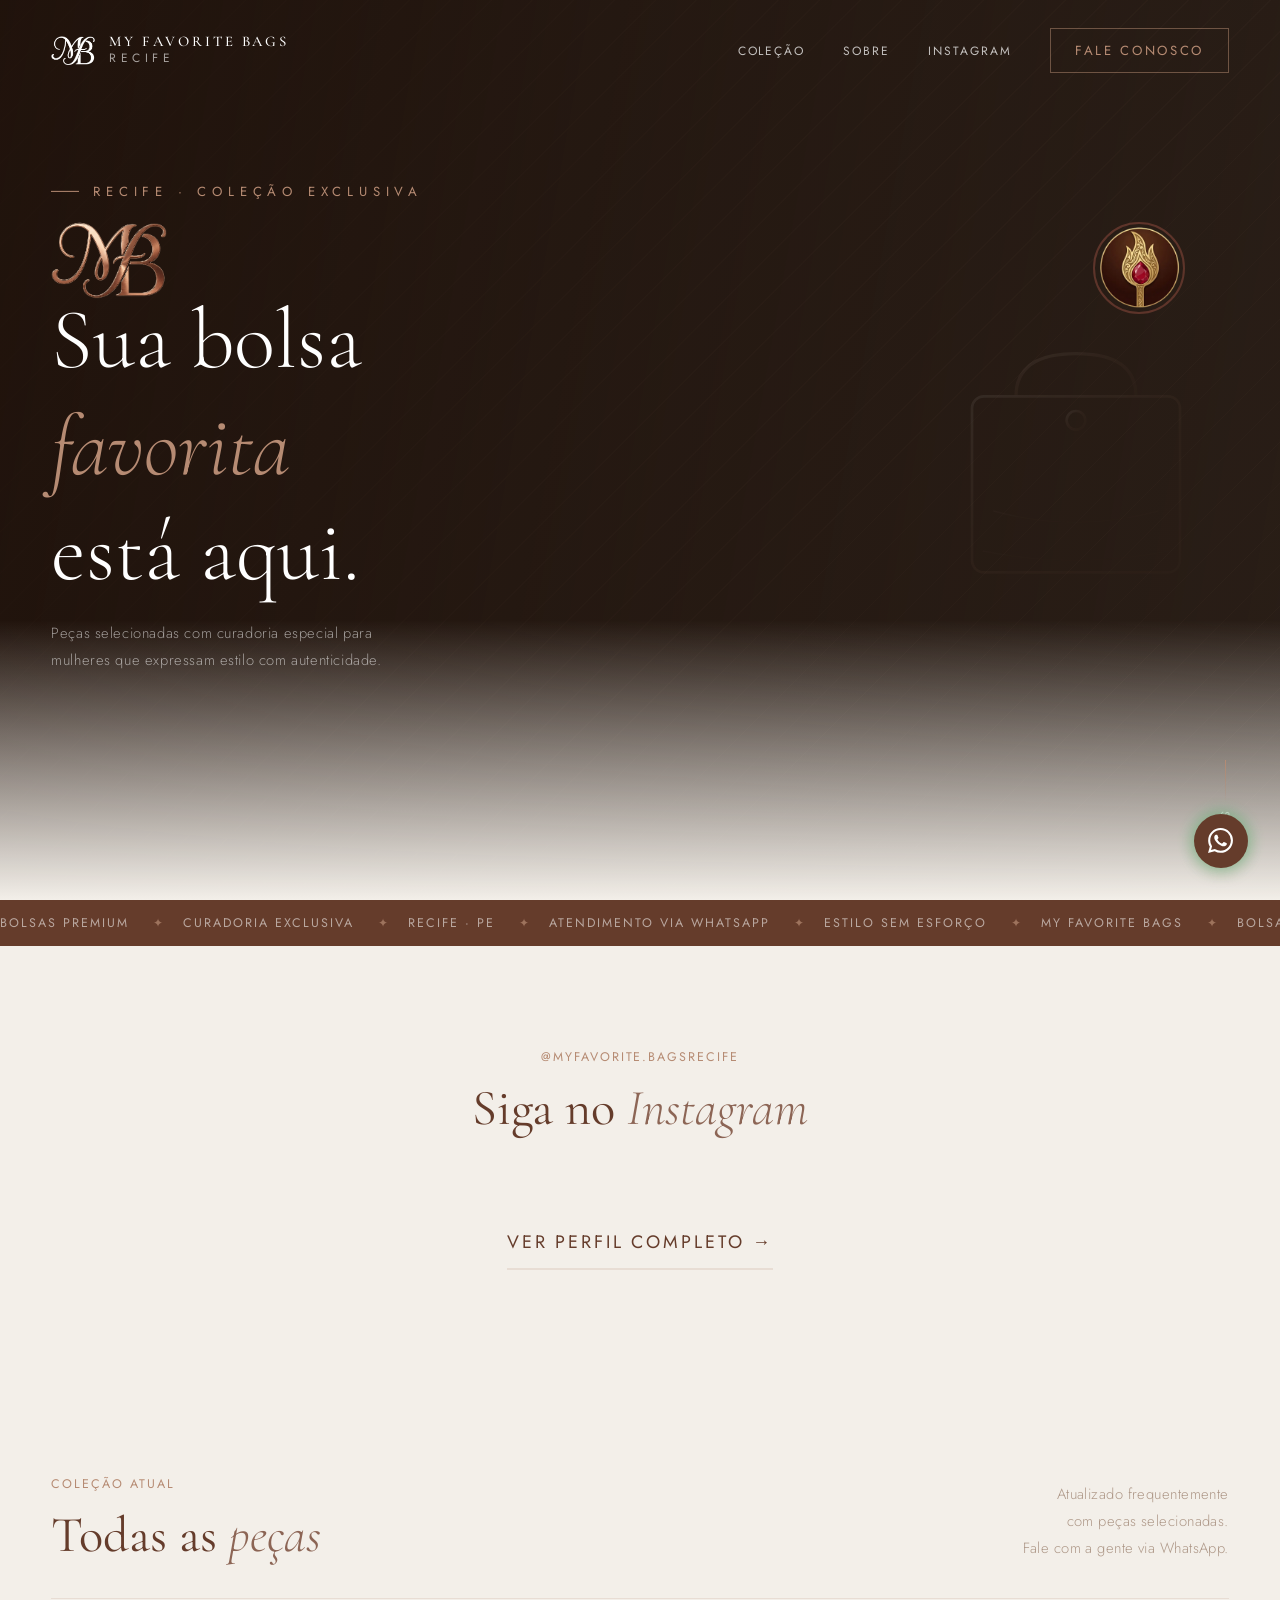
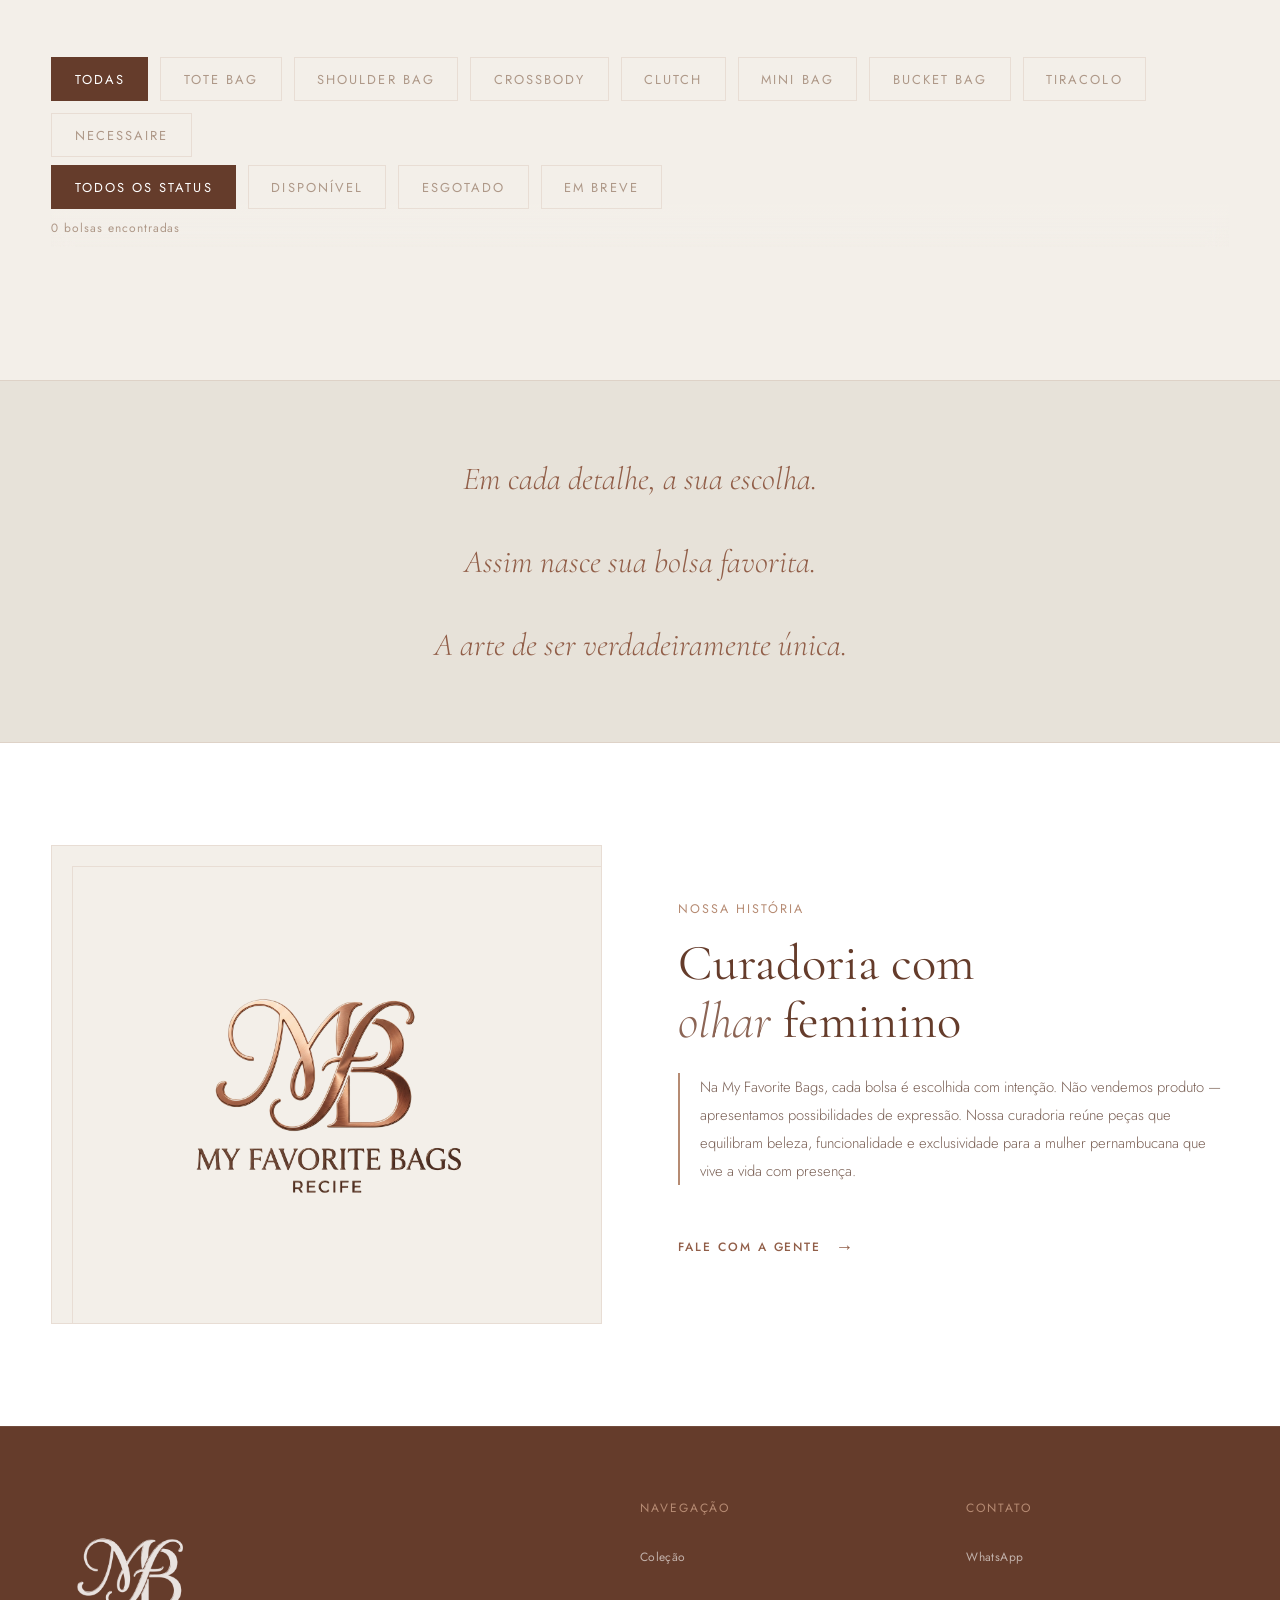
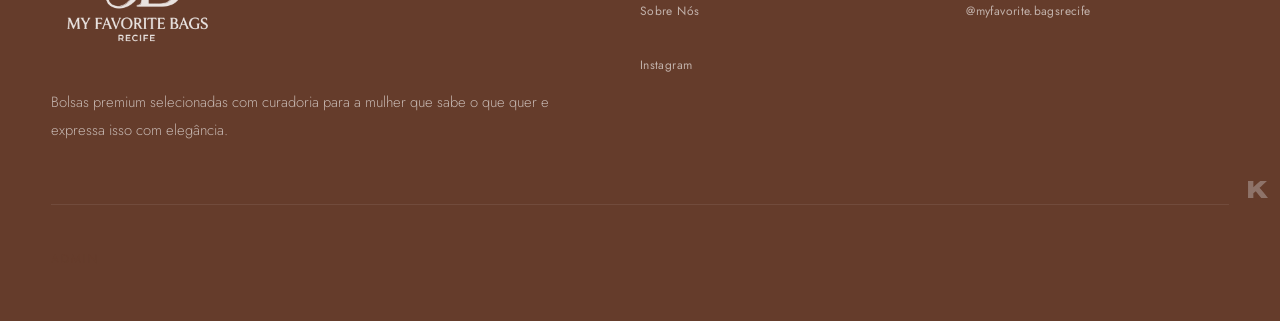
==== commit 46dbeeac: "update" ====
--- a/index.html
+++ b/index.html
@@ -795,10 +795,10 @@
 .gal-card-img img { width:100%; height:100%; object-fit:contain; }
 .gal-badge {
   position:absolute; top:6px; left:6px; background:var(--rose-dark); color:#fff;
-  font-size:9.5px; letter-spacing:.06em; text-transform:uppercase;
+  font-size:11px; letter-spacing:.06em; text-transform:uppercase;
   padding:3px 8px; border-radius:999px;
 }
-.gal-card-name { font-size:10.5px; color:var(--text-muted); overflow:hidden; text-overflow:ellipsis; white-space:nowrap; }
+.gal-card-name { font-size:11px; color:var(--text-muted); overflow:hidden; text-overflow:ellipsis; white-space:nowrap; }
 .gal-card-actions { display:flex; gap:6px; justify-content:center; }
 .gal-card-actions button {
   width:30px; height:30px; border-radius:8px; border:1px solid var(--line);
@@ -1668,10 +1668,6 @@
   <div class="catalog-filter-stack reveal reveal-d2">
   <div class="filters" id="catFilters">
     <button class="fpill on" onclick="fp('all',this)">Todas</button>
-    <button class="fpill"    onclick="fp('tote',this)">Tote Bags</button>
-    <button class="fpill"    onclick="fp('shoulder',this)">Shoulder</button>
-    <button class="fpill"    onclick="fp('clutch',this)">Clutch</button>
-    <button class="fpill"    onclick="fp('mini',this)">Mini Bags</button>
   </div>
 
   <div class="filters" id="statusFilters">
@@ -1740,7 +1736,6 @@
     </div>
   </div>
   <div class="foot-bot" style="flex-direction:column;align-items:flex-start;gap:8px;">
-    <span class="foot-copy">© 2025 My Favorite Bags · Recife <span style="margin:0 10px;opacity:.4;">—</span> Todos os direitos reservados</span>
     <button class="admin-trig" onclick="openA()">Admin</button>
   </div>
 </footer>
@@ -1823,10 +1818,14 @@
 
 // ─── CATEGORIAS (editáveis pelo admin) ─────────────────────────────────────────
 let CATS_LIST = [
-  { key:'tote',     label:'Tote Bag' },
-  { key:'shoulder', label:'Shoulder' },
-  { key:'clutch',   label:'Clutch' },
-  { key:'mini',     label:'Mini Bag' },
+  { key:'tote',       label:'Tote Bag',   desc:'Bolsas grandes e estruturadas, ideais para o dia a dia.' },
+  { key:'shoulder',   label:'Shoulder Bag', desc:'Alça de ombro, tamanho médio — o clássico do dia a dia.' },
+  { key:'crossbody',  label:'Crossbody', desc:'Alça transversal, mãos livres — prática para sair.' },
+  { key:'clutch',     label:'Clutch',    desc:'De festa ou noite, sem alça ou com alça removível.' },
+  { key:'mini',       label:'Mini Bag',  desc:'Bem pequena, mais acessório do que funcional.' },
+  { key:'bucket',     label:'Bucket Bag', desc:'Formato saco, fechamento por cordão.' },
+  { key:'tiracolo',   label:'Tiracolo',  desc:'Alça longa e ajustável, atravessada no corpo.' },
+  { key:'necessaire', label:'Necessaire', desc:'Pequena e utilitária, para organizar o essencial.' },
 ];
 
 // Bag SVG illustrations — using brand palette
@@ -2129,7 +2128,7 @@
     <div class="login-wrap">
       <div class="login-t">Acesso Restrito</div>
       <p class="login-s">Painel · My Favorite Bags</p>
-      <input class="fi" type="password" id="pw" placeholder="Senha de acesso"/>
+      <input class="fi" type="password" id="pw" placeholder="Senha de acesso" onkeydown="if(event.key==='Enter') tryLoginPassword()"/>
       <button class="fb" onclick="tryLoginPassword()" id="loginBtn">Entrar</button>
       <p class="lerr" id="lerr"></p>
       <div class="login-links">
@@ -2165,7 +2164,7 @@
     <div class="login-wrap">
       <div class="login-t">Código do Autenticador</div>
       <p class="login-s">Digite o código de 6 dígitos do app autenticador (Google Authenticator, Authy…).</p>
-      <input class="fi" type="text" inputmode="numeric" maxlength="6" id="pwTotp" placeholder="000000"/>
+      <input class="fi" type="text" inputmode="numeric" maxlength="6" id="pwTotp" placeholder="000000" onkeydown="if(event.key==='Enter') tryLoginTotp()"/>
       <button class="fb" onclick="tryLoginTotp()" id="loginBtn">Entrar</button>
       <p class="lerr" id="lerr"></p>
       <div class="login-links">
@@ -2405,8 +2404,16 @@
           <button type="button" class="crud-remove-bg" id="crudRemoveBg" onclick="removeCrudNewBackground()" disabled>Remover fundo</button>
         </div>
         <label><span>Nome</span><input class="fi" id="crudNewName" placeholder="Ex: Luma Preta"></label>
-        <label><span>Preço</span><input class="fi" id="crudNewPrice" inputmode="numeric" placeholder="Ex: 149"></label>
-        <label><span>Categoria</span><select class="fi" id="crudNewCat"><option value="tote">Tote Bag</option><option value="shoulder">Shoulder</option><option value="clutch">Clutch</option><option value="mini">Mini Bag</option></select></label>
+        <label><span>Preço</span><input class="fi" id="crudNewPrice" inputmode="numeric" placeholder="Ex: R$ 149"></label>
+        <label><span>Categoria</span>
+          <select class="fi" id="crudNewCat" style="display:none;"></select>
+          <button type="button" class="fi csel-trigger" id="crudNewCatBtn"
+            onclick="event.preventDefault(); openCatPopup(this, document.getElementById('crudNewCat').value, function(k){ document.getElementById('crudNewCat').value = k; renderCrudNewCatSelect(); });">
+            <span id="crudNewCatBtnLabel">Selecione</span>
+            <svg class="csel-arrow" width="10" height="7" viewBox="0 0 12 8" fill="none" xmlns="http://www.w3.org/2000/svg"><path d="M1 1l5 5 5-5" stroke="currentColor" stroke-width="1.6" stroke-linecap="round" stroke-linejoin="round"/></svg>
+          </button>
+          <p id="crudNewCatDesc" style="font-size:11px;color:var(--text-muted);margin-top:6px;line-height:1.5;"></p>
+        </label>
       </div>
       <p class="crud-message" id="crudMessage" role="status"></p>
       <button type="button" class="fb crud-add" onclick="addCrudBag()">+ Adicionar bolsa</button>
@@ -2422,7 +2429,24 @@
   renderOverviewTab();
   renderAdminList();
   renderCatSelect();
+  renderCrudNewCatSelect();
   renderBannerTab();
+}
+
+// Dropdown de categoria do "Cadastrar nova bolsa" (aba CRUD) — sincroniza
+// com CATS_LIST e mostra a legenda da categoria escolhida.
+function renderCrudNewCatSelect() {
+  const sel = document.getElementById('crudNewCat');
+  if (!sel) return;
+  const cur = sel.value;
+  sel.innerHTML = CATS_LIST.map(c => `<option value="${c.key}">${c.label}</option>`).join('');
+  if (CATS_LIST.some(c => c.key === cur)) sel.value = cur;
+  else if (CATS_LIST[0]) sel.value = CATS_LIST[0].key;
+  const c = CATS_LIST.find(c => c.key === sel.value);
+  const label = document.getElementById('crudNewCatBtnLabel');
+  const desc = document.getElementById('crudNewCatDesc');
+  if (label) label.textContent = c ? c.label : 'Selecione';
+  if (desc) desc.textContent = c ? c.desc || '' : '';
 }
 
 // ── Aba Banner — troca de imagem + ajuste de posição (object-position) +
--- a/css/nav.css
+++ b/css/nav.css
@@ -63,8 +63,27 @@
   padding:9px 12px; color:var(--text); cursor:pointer;
   transition:background .12s, color .12s;
 }
-.csel-opt:hover { background:var(--rose-dark); color:var(--csel-bg, var(--bg2)); }
-.csel-opt.sel { background:var(--rose-dark); color:var(--csel-bg, var(--bg2)); font-weight:700; }
+.csel-opt:hover { background:rgba(145,94,72,.35); color:var(--text); }
+.csel-opt.sel { background:rgba(145,94,72,.35); color:var(--text); font-weight:700; }
+
+/* ─── LEGENDA DE CATEGORIA (catálogo público) — passar o mouse ou clicar
+   mostra uma explicação curta da categoria acima do botão. ────────────────── */
+.cat-tip { position:relative; }
+.cat-tip::after {
+  content:attr(data-desc);
+  position:absolute; left:50%; bottom:calc(100% + 10px); transform:translateX(-50%) translateY(4px);
+  width:max-content; max-width:220px;
+  background:var(--rose-dark); color:#fff; font-size:11px; line-height:1.5;
+  padding:8px 12px; border-radius:6px; text-align:center;
+  opacity:0; pointer-events:none; transition:opacity .18s, transform .18s; z-index:20;
+}
+.cat-tip::before {
+  content:''; position:absolute; left:50%; bottom:calc(100% + 6px); transform:translateX(-50%) translateY(4px);
+  border:5px solid transparent; border-top-color:var(--rose-dark);
+  opacity:0; pointer-events:none; transition:opacity .18s, transform .18s; z-index:20;
+}
+.cat-tip:hover::after, .cat-tip:hover::before,
+.cat-tip.show-tip::after, .cat-tip.show-tip::before { opacity:1; transform:translateX(-50%) translateY(0); }
 
 /* ─── BOTÃO FLUTUANTE DO WHATSAPP — compartilhado entre index.html e looks.html ───
    --wa-bg          cor de fundo do botão
--- a/css/admin-image-manager.css
+++ b/css/admin-image-manager.css
@@ -404,7 +404,7 @@
 .crud-create h3 { margin:0 0 4px; color:var(--text); font:600 22px/1.15 'Cormorant Garamond',serif; }
 .crud-create p { margin:0; color:var(--text-muted); font-size:12px; line-height:1.55; }
 .crud-create-grid { display:grid; grid-template-columns:140px minmax(180px,1fr) 150px 170px; gap:12px; align-items:end; }
-.crud-create-grid label:not(.crud-upload), .crud-field { display:grid; gap:6px; color:var(--text-muted); font-size:10px; font-weight:700; letter-spacing:.08em; text-transform:uppercase; }
+.crud-create-grid label:not(.crud-upload), .crud-field { display:grid; gap:6px; color:var(--text-muted); font-size:11px; font-weight:700; letter-spacing:.08em; text-transform:uppercase; }
 .crud-upload { position:relative; display:grid; place-items:center; min-height:86px; overflow:hidden; border:1px dashed var(--rose-dark); border-radius:10px; color:var(--rose-dark); font-size:11px; font-weight:700; cursor:pointer; }
 .crud-upload input { position:absolute; opacity:0; pointer-events:none; }
 .crud-upload img { display:none; position:absolute; inset:0; width:100%; height:100%; object-fit:cover; }
@@ -416,7 +416,7 @@
 .crud-add { justify-self:start; margin-top:0 !important; }
 .crud-list { display:grid; gap:10px; }
 .crud-row { display:grid; grid-template-columns:92px minmax(180px,1fr) 150px auto; gap:14px; align-items:center; padding:12px; border:1px solid var(--line); border-radius:12px; background:var(--bg); }
-.crud-thumb { display:grid; place-items:center; width:92px; height:92px; overflow:hidden; border-radius:9px; background:var(--bg2); color:var(--text-muted); font-size:10px; }
+.crud-thumb { display:grid; place-items:center; width:92px; height:92px; overflow:hidden; border-radius:9px; background:var(--bg2); color:var(--text-muted); font-size:11px; }
 .crud-thumb img { width:100%; height:100%; object-fit:cover; }
 .crud-actions { display:flex; flex-wrap:wrap; justify-content:flex-end; gap:7px; }
 .crud-btn { min-height:38px; padding:8px 11px; border:1px solid var(--line); border-radius:8px; background:transparent; color:var(--text); font:600 11px/1.2 'Jost',sans-serif; cursor:pointer; }
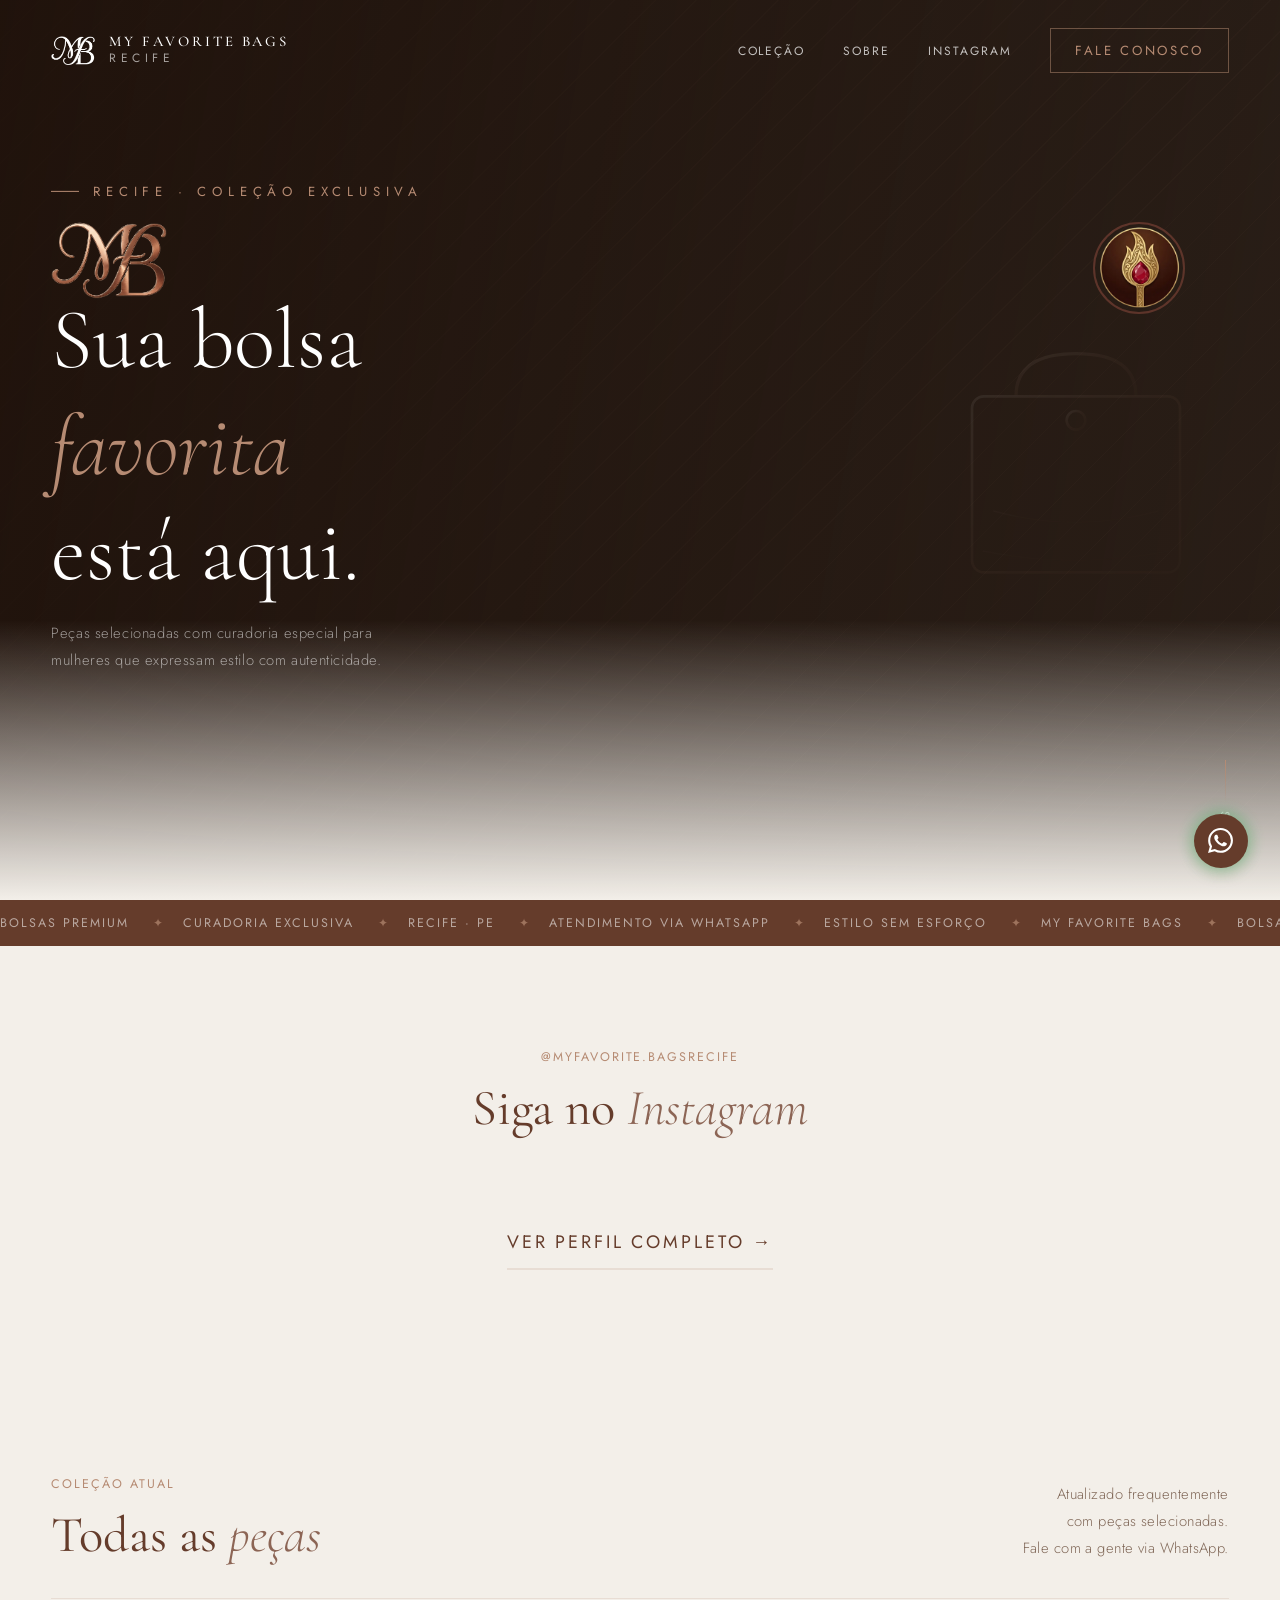
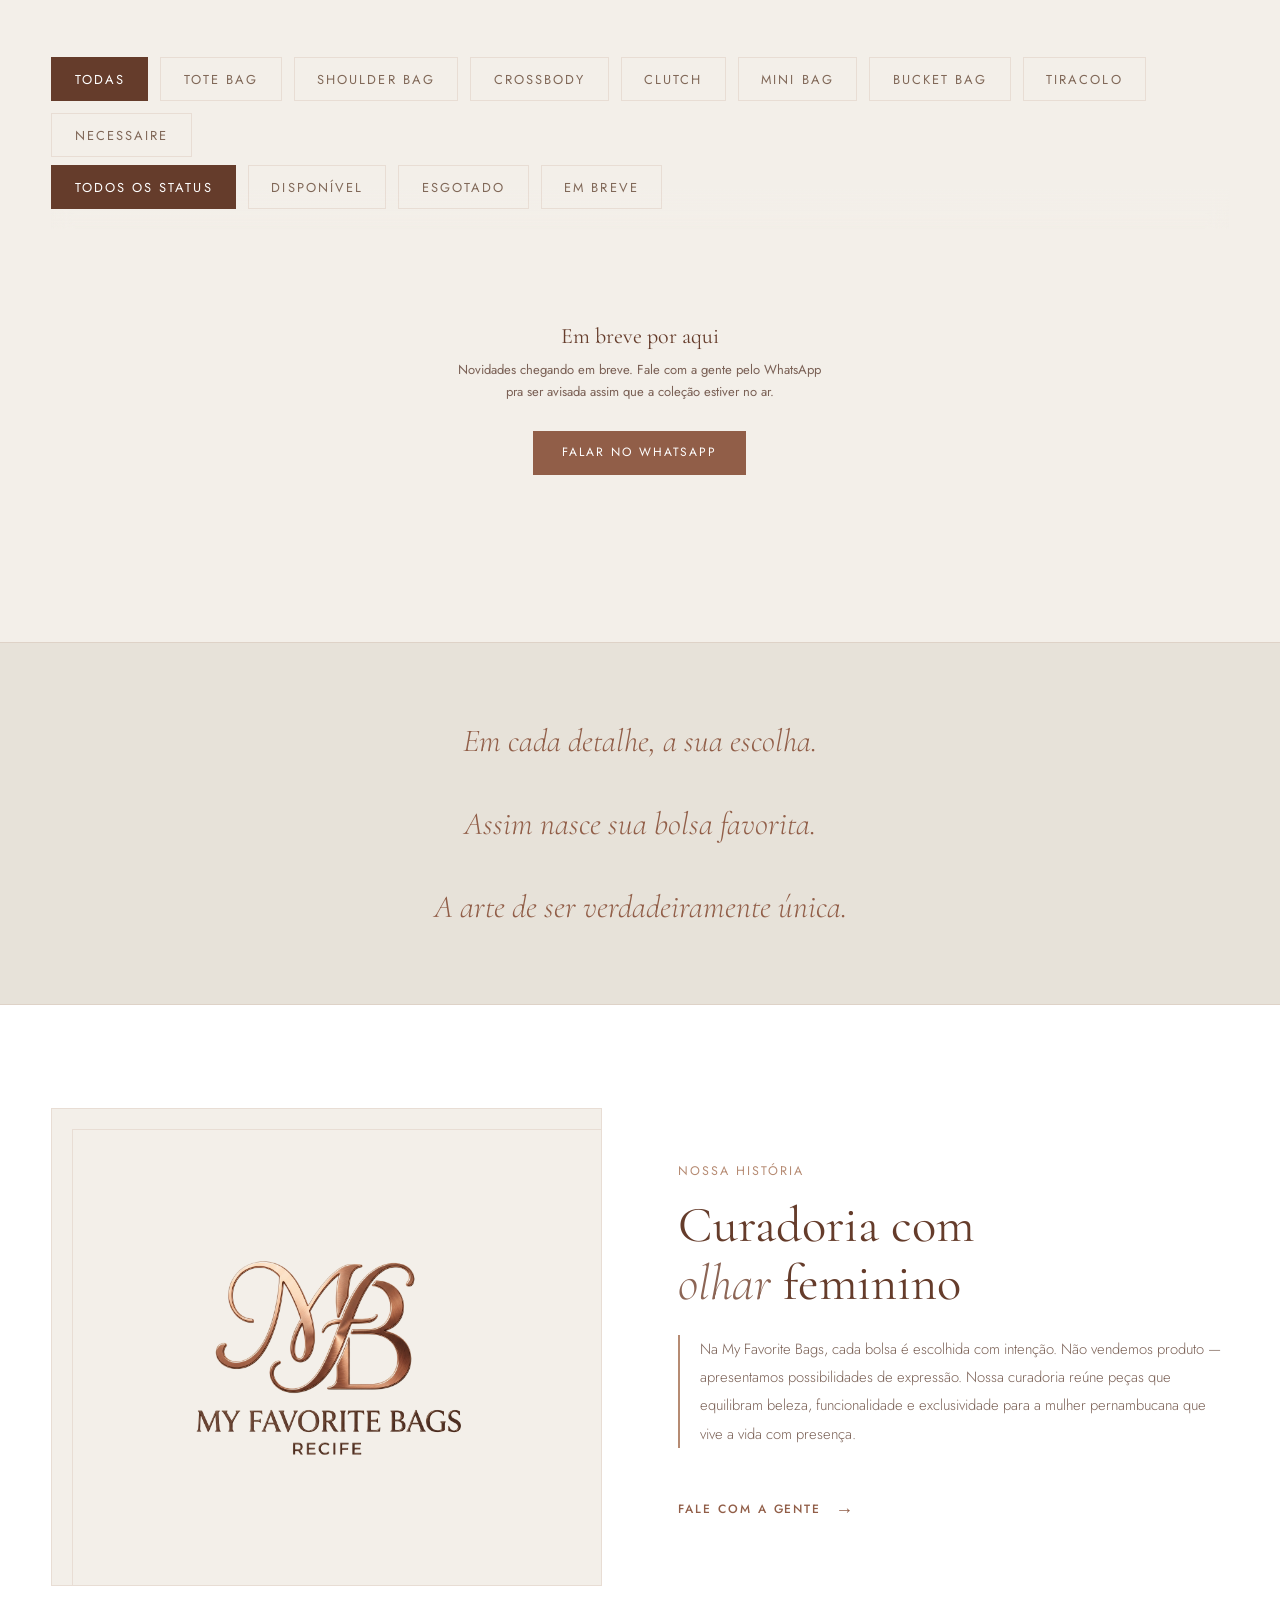
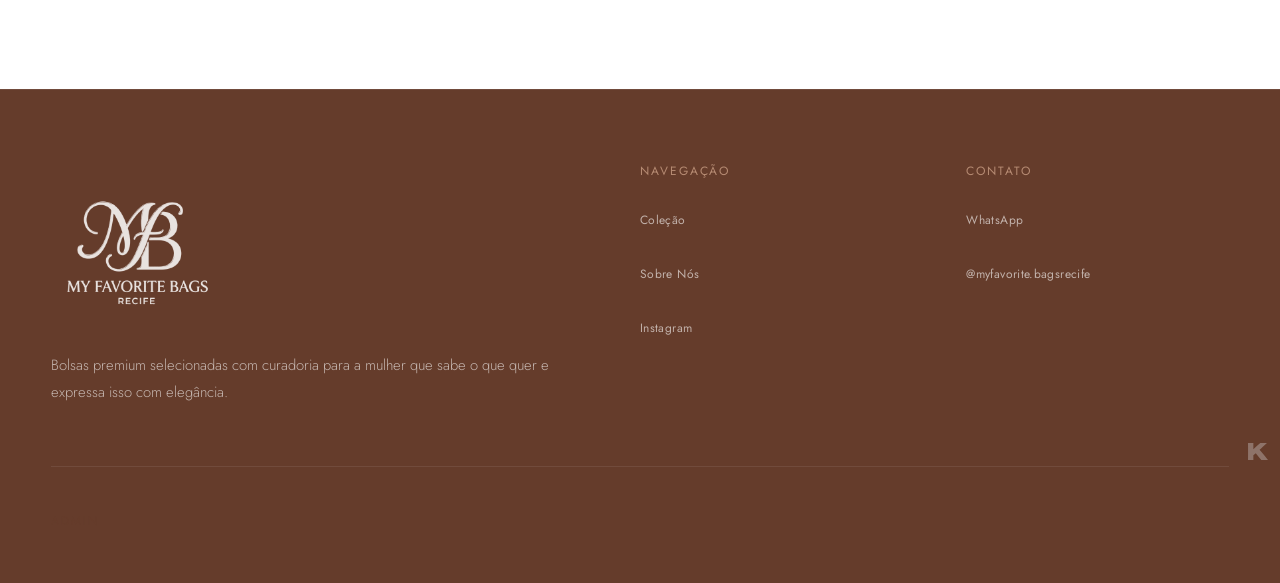
==== commit e63aa8b2: "Adiciona descrição de bolsa com geração automática via Gemini" ====
--- a/index.html
+++ b/index.html
@@ -6,11 +6,40 @@
 <meta name="viewport" content="width=device-width, initial-scale=1.0">
 <title>My Favorite Bags — Recife</title>
 <meta name="description" content="Bolsas premium selecionadas para mulheres que sabem o que querem. Recife, PE.">
+<link rel="canonical" href="https://myfavoritebags.com.br/">
+<link rel="icon" type="image/png" sizes="32x32" href="img/favicon-32.png">
+<link rel="icon" type="image/png" sizes="16x16" href="img/favicon-16.png">
+<link rel="apple-touch-icon" sizes="180x180" href="img/favicon-180.png">
+<meta name="theme-color" content="#F3EFE9">
+<meta property="og:type" content="website">
+<meta property="og:title" content="My Favorite Bags — Recife">
+<meta property="og:description" content="Bolsas premium selecionadas para mulheres que sabem o que querem. Recife, PE.">
+<meta property="og:image" content="img/og-image.jpg">
+<meta property="og:locale" content="pt_BR">
+<meta name="twitter:card" content="summary_large_image">
+<meta name="twitter:title" content="My Favorite Bags — Recife">
+<meta name="twitter:description" content="Bolsas premium selecionadas para mulheres que sabem o que querem. Recife, PE.">
+<meta name="twitter:image" content="img/og-image.jpg">
 <link rel="preconnect" href="https://fonts.googleapis.com">
 <link href="https://fonts.googleapis.com/css2?family=Cormorant+Garamond:ital,wght@0,300;0,400;0,500;0,600;1,300;1,400;1,500&family=Jost:wght@300;400;500;600&display=swap" rel="stylesheet">
 <link rel="stylesheet" href="css/cursor.css">
 <link rel="stylesheet" href="css/nav.css">
 <style>
+
+/* ─── ESCALA DE Z-INDEX (documentada) ────────────────────────────────────────
+   9000  bagModal (detalhe do produto, público)
+   9100  reviewModal (revisar e salvar)
+   9200  confirmação genérica (ex: excluir item)
+   9300  bulkPromoModal
+   9400  priceModal / catModal (nova/editar categoria)
+   9500  galleryModal / modais de confirmação sequenciais do bulk
+   9600  admin panel (login/painel) / pimModal (gerenciador de imagem do produto)
+   9650  cropModal (sempre acima de galleryModal/pimModal, que o abrem)
+   9700  imgZoomOv (zoom — sempre no topo de tudo, exceto toast)
+   9999  toasts/confirmações voláteis (showToast, mensagens de sucesso)
+   Ao criar um modal novo: escolha o próximo múltiplo de 100 livre acima do
+   nível de quem o abre (nunca abaixo), pra garantir empilhamento correto.
+────────────────────────────────────────────────────────────────────────────── */
 
 /* ─── TOKENS ──────────────────────────────────────────────────────────────── */
 :root {
@@ -24,9 +53,15 @@
   --text:        #653C2B;   /* headings */
   --text-mid:    #8C6555;   /* subheadings */
   --text-body:   #7A6055;   /* body */
-  --text-muted:  #AE9888;   /* captions */
+  --text-muted:  #806858;   /* captions — ajustado p/ contraste 4.5:1 sobre --bg */
   --line:        rgba(182,139,115,.18);
   --ease:        cubic-bezier(.4,0,.2,1);
+  /* Escala de raio de borda — usar nos componentes novos; o site tem alguns
+     valores legados (5,6,10,14,16,18,20px) que ainda não foram migrados. */
+  --radius-sm:   4px;
+  --radius-md:   8px;
+  --radius-lg:   12px;
+  --radius-pill: 999px;
   --wa-bg: #653C2B;
   --wa-shadow-rgb: 101,60,43;
 
@@ -731,7 +766,7 @@
 .admin-gallery-btn {
   display:flex; align-items:center; justify-content:center;
   background:none; border:none; color:#fff;
-  width:38px; height:38px; padding:0;
+  width:44px; height:44px; padding:0;
   cursor:pointer; transition:opacity .25s, transform .2s; opacity:.85;
 }
 .admin-gallery-btn:hover { opacity:1; transform:scale(1.08); }
@@ -1357,6 +1392,14 @@
   .pwa { min-height:44px; }
   .filters { align-items:stretch; }
   .fpill { flex:1 1 calc(50% - .5rem); }
+  /* #catFilters agora tem até 9 pills (Todas + 8 categorias) — em vez de
+     quebrar em ~5 linhas de 50%, vira uma faixa rolável horizontalmente. */
+  #catFilters {
+    flex-wrap:nowrap; overflow-x:auto; -webkit-overflow-scrolling:touch;
+    scrollbar-width:none; padding-bottom:2px;
+  }
+  #catFilters::-webkit-scrollbar { display:none; }
+  #catFilters .fpill { flex:0 0 auto; }
   .about-visual::before { inset:.9rem -.9rem -.9rem .9rem; }
   .foot-bot { align-items:flex-start; gap:1rem; flex-direction:column; }
   .admin-panel { height:calc(100svh - 1rem); max-height:calc(100svh - 1rem); }
@@ -1757,7 +1800,7 @@
         <button class="admin-gallery-btn" id="adminGalleryBtn" onclick="openGalleryModal()" title="Galeria de imagens" aria-label="Galeria de imagens" style="display:none;">
           <svg viewBox="0 0 24 24" width="24" height="24" fill="none" stroke="currentColor" stroke-width="1.7" stroke-linecap="round" stroke-linejoin="round" aria-hidden="true"><path d="M8 4h11a2 2 0 0 1 2 2v11"/><rect x="3" y="7" width="15" height="15" rx="2.4"/><path d="M7.5 14.2c.8-1 1.6-1.6 2.4-1.6.7 0 1.2.5 1.9 1.3.9-1.4 1.7-2.1 2.6-2.1 1 0 1.8.9 3.1 2.8"/><circle cx="8.7" cy="10.8" r="1"/></svg>
         </button>
-        <button class="admin-x" onclick="closeA()">✕</button>
+        <button class="admin-x" onclick="closeA()" aria-label="Fechar painel"><svg viewBox="0 0 24 24" width="16" height="16" fill="none" stroke="currentColor" stroke-width="2" stroke-linecap="round" aria-hidden="true"><path d="M5 5l14 14M19 5L5 19"/></svg></button>
       </div>
     </div>
     <div class="admin-tabs" id="adminTabs" style="display:none;">
@@ -1795,6 +1838,31 @@
   try { return JSON.parse(localStorage.getItem(LOCAL_BAGS_KEY)) || window.MFB_BAGS; }
   catch (_) { return window.MFB_BAGS; }
 })();
+
+// Skeleton exibido enquanto o catálogo real (local ou do banco) ainda não
+// foi renderizado — evita a tela em branco/flash entre carregar a página e
+// os produtos aparecerem (ou o aviso de "nenhuma bolsa" aparecer cedo demais
+// enquanto o Supabase ainda está respondendo).
+function renderCatalogSkeleton() {
+  const grid = document.getElementById('pgrid');
+  if (!grid) return;
+  const card = `
+    <div class="pcard" aria-hidden="true">
+      <div class="pcard-img" style="background:linear-gradient(90deg,var(--bg2) 25%,var(--line) 37%,var(--bg2) 63%);background-size:400% 100%;animation:skeletonShine 1.4s ease-in-out infinite;"></div>
+      <div class="pcard-info">
+        <div style="height:14px;width:70%;border-radius:4px;background:var(--bg2);margin-bottom:10px;"></div>
+        <div style="height:12px;width:40%;border-radius:4px;background:var(--bg2);"></div>
+      </div>
+    </div>`;
+  grid.innerHTML = `<div class="prow prow-a">${card}${card}</div><div class="prow prow-b">${card}${card}</div>`;
+}
+if (!document.getElementById('skeletonShineKeyframes')) {
+  const style = document.createElement('style');
+  style.id = 'skeletonShineKeyframes';
+  style.textContent = '@keyframes skeletonShine{0%{background-position:100% 0}100%{background-position:0 0}}';
+  document.head.appendChild(style);
+}
+renderCatalogSkeleton();
 
 async function loadProductsFromDB() {
   if (window.MFB_USE_REMOTE_CATALOG === false) return;
@@ -1889,7 +1957,7 @@
     <div class="pcard ${isAvail ? '' : 'out'}" data-id="${p.id}">
       <div class="pcard-float" data-drag-id="${p.id}">
         <div class="pcard-img">
-          <div class="pcard-visual" style="padding:0;--shake-delay:${shakeDelay};">${p.img ? `<img src="${p.img}" alt="${p.name}" style="width:100%;height:100%;transition:transform .75s var(--ease);" class="bag-photo" draggable="false" ondragstart="return false;" onerror="this.onerror=null;this.style.display='none';this.closest('.pcard-visual').classList.add('img-fallback');">` : bagSVG(p.cat, ic)}</div>
+          <div class="pcard-visual" style="padding:0;--shake-delay:${shakeDelay};">${p.img ? `<img src="${p.img}" alt="${p.name}" width="480" height="640" loading="lazy" style="width:100%;height:100%;transition:transform .75s var(--ease);" class="bag-photo" draggable="false" ondragstart="return false;" onerror="this.onerror=null;this.style.display='none';this.closest('.pcard-visual').classList.add('img-fallback');">` : bagSVG(p.cat, ic)}</div>
           ${!isAvail ? `<div class="sold-ov"><div class="sold-badge">${ovText}</div></div>` : ''}
 
           ${isAvail && p.promo && p.promo.showPct && p.promo.pct ? `<div class="promo-b">-${p.promo.pct}%</div>` : ''}
@@ -1917,6 +1985,21 @@
       </div>
     </div>`;
   };
+
+  if (!list.length) {
+    const emptyMsg = products.length === 0
+      ? 'Novidades chegando em breve. Fale com a gente pelo WhatsApp pra ser avisada assim que a coleção estiver no ar.'
+      : 'Nenhuma bolsa encontrada com esse filtro. Tente outra categoria ou status.';
+    grid.innerHTML = `
+      <div class="catalog-empty" style="grid-column:1/-1;text-align:center;padding:64px 20px;">
+        <p style="font-family:'Cormorant Garamond',serif;font-size:22px;color:var(--text);margin-bottom:10px;">Em breve por aqui</p>
+        <p style="font-size:13px;color:var(--text-body);max-width:380px;margin:0 auto 20px;line-height:1.7;">${emptyMsg}</p>
+        <a href="${waMsg('a próxima coleção', 'coming_soon')}" target="_blank" class="fb" style="display:inline-block;text-decoration:none;">Falar no WhatsApp</a>
+      </div>`;
+    const count = document.getElementById('catalogResultCount');
+    if (count) count.textContent = '';
+    return;
+  }
 
   const rows = [];
   for (let i = 0; i < list.length; i += 2) {
@@ -2233,7 +2316,7 @@
     ov.id = 'kupimContactModal';
     ov.style.cssText = 'display:flex;position:fixed;inset:0;z-index:9600;background:rgba(20,12,7,.75);backdrop-filter:blur(6px);align-items:center;justify-content:center;padding:20px;';
     ov.innerHTML = `
-      <div style="background:var(--bg);width:min(440px,92vw);border-radius:14px;padding:32px;">
+      <div style="background:var(--bg);width:min(440px,92vw);border-radius:var(--radius-lg);padding:32px;">
         <h3 style="font-family:'Cormorant Garamond',serif;font-size:19px;margin-bottom:6px;color:var(--text);">Falar com Kupim Digital</h3>
         <p style="font-size:12px;color:var(--text-muted);margin-bottom:20px;">Escreva sua mensagem — vamos abrir seu app de e-mail com tudo preenchido, você só confirma o envio.</p>
         <label class="flabel">Assunto</label>
@@ -2414,6 +2497,14 @@
           </button>
           <p id="crudNewCatDesc" style="font-size:11px;color:var(--text-muted);margin-top:6px;line-height:1.5;"></p>
         </label>
+        <label class="crud-desc-field" style="grid-column:1/-1;">
+          <span>Descrição</span>
+          <textarea class="fi" id="crudNewDesc" rows="3" placeholder="Ex: Bolsa em couro legítimo, ideal para o dia a dia. Alça ajustável e bolso interno para celular e carteira." style="resize:vertical;width:100%;font-family:'Jost',sans-serif;"></textarea>
+          <div style="display:flex;align-items:center;gap:10px;margin-top:6px;">
+            <button type="button" class="fb" style="margin-top:0;background:transparent;color:var(--rose-dark);border:1px solid var(--rose-dark);font-size:12px;padding:8px 14px;" id="crudGenDescBtn" onclick="generateCrudNewDesc()">Gerar descrição</button>
+            <span id="crudGenDescStatus" style="font-size:11px;color:var(--text-muted);"></span>
+          </div>
+        </label>
       </div>
       <p class="crud-message" id="crudMessage" role="status"></p>
       <button type="button" class="fb crud-add" onclick="addCrudBag()">+ Adicionar bolsa</button>
@@ -2424,7 +2515,7 @@
   <div class="apane" id="tab-banner"></div>
 
   <div style="border-top:1px solid var(--line);margin-top:28px;padding-top:20px;text-align:right;">
-    <button onclick="openReview()" style="background:var(--rose-deep);color:#fff;border:none;border-radius:8px;padding:12px 24px;font-size:12px;font-weight:700;cursor:pointer;letter-spacing:.06em;">Revisar e Salvar →</button>
+    <button onclick="openReview()" style="background:var(--rose-deep);color:#fff;border:none;border-radius:8px;padding:12px 24px;font-size:12px;font-weight:700;cursor:pointer;letter-spacing:.06em;display:inline-flex;align-items:center;">Revisar e Salvar${ARROW_RIGHT_SVG}</button>
   </div>`;
   renderOverviewTab();
   renderAdminList();
@@ -3011,10 +3102,10 @@
     ov.id = 'galleryModal';
     ov.style.cssText = 'display:flex;position:fixed;inset:0;z-index:9500;background:rgba(20,12,7,.78);backdrop-filter:blur(6px);align-items:center;justify-content:center;padding:24px;';
     ov.innerHTML = `
-      <div style="background:var(--bg);width:min(1100px,94vw);height:min(88vh,900px);border-radius:16px;display:flex;flex-direction:column;overflow:hidden;">
+      <div style="background:var(--bg);width:min(1100px,94vw);height:min(88vh,900px);border-radius:var(--radius-lg);display:flex;flex-direction:column;overflow:hidden;">
         <div style="padding:20px 26px;display:flex;align-items:center;justify-content:space-between;background:var(--rose-deep);flex-shrink:0;">
           <span id="galleryModalTitle" style="font-family:'Cormorant Garamond',serif;font-size:20px;color:#fff;letter-spacing:.08em;">Galeria de Imagens</span>
-          <button onclick="closeGalleryModal()" aria-label="Fechar galeria" style="background:none;border:none;color:rgba(255,255,255,.7);font-size:20px;cursor:pointer;">✕</button>
+          <button onclick="closeGalleryModal()" aria-label="Fechar galeria" style="background:none;border:none;color:rgba(255,255,255,.7);cursor:pointer;">${CLOSE_X_SVG}</button>
         </div>
         <div id="galleryPickerBanner" style="display:none;padding:12px 26px;background:rgba(139,74,60,.1);border-bottom:1px solid var(--line);flex-shrink:0;">
           <label class="fb" style="margin:0;display:inline-flex;align-items:center;gap:8px;cursor:pointer;">
@@ -3112,7 +3203,7 @@
   }
   grid.innerHTML = list.map(img => `
     <div class="gal-card">
-      <div class="gal-card-img" onclick="openImageZoom('${_pimEscape(img.url)}')">
+      <div class="gal-card-img" role="button" tabindex="0" aria-label="Ampliar ${_pimEscape(img.name)}" onclick="openImageZoom('${_pimEscape(img.url)}')" onkeydown="if(event.key==='Enter'||event.key===' '){event.preventDefault();openImageZoom('${_pimEscape(img.url)}');}">
         <img src="${_pimEscape(img.url)}" alt="${_pimEscape(img.name)}" loading="lazy">
         ${isGalleryNoBg(img.name) ? '<span class="gal-badge">Sem fundo</span>' : ''}
       </div>
@@ -3121,10 +3212,10 @@
       <button type="button" class="fb" style="margin:6px 0 0;width:100%;font-size:11.5px;padding:8px;" onclick="pickGalleryImage('${_pimEscape(img.url)}','${_pimEscape(img.name)}')">Usar esta imagem</button>
       ` : `
       <div class="gal-card-actions">
-        <button title="Editar (crop / remover fundo)" onclick="editGalleryImage('${_pimEscape(img.name)}','${_pimEscape(img.url)}')"><img src="webp/icons/icon-edit.png" alt=""></button>
-        <button title="Remover fundo" onclick="removeBgGalleryImage('${_pimEscape(img.name)}','${_pimEscape(img.url)}')">${GALLERY_SCISSORS_SVG}</button>
-        <button title="Baixar" onclick="downloadGalleryImage('${_pimEscape(img.url)}','${_pimEscape(img.name)}')"><img src="webp/icons/icon-download.png" alt=""></button>
-        <button title="Excluir" onclick="deleteGalleryImage('${_pimEscape(img.name)}')"><img src="webp/icons/icon-delete.png" alt=""></button>
+        <button title="Editar (crop / remover fundo)" aria-label="Editar ${_pimEscape(img.name)}" onclick="editGalleryImage('${_pimEscape(img.name)}','${_pimEscape(img.url)}')"><img src="webp/icons/icon-edit.png" alt=""></button>
+        <button title="Remover fundo" aria-label="Remover fundo de ${_pimEscape(img.name)}" onclick="removeBgGalleryImage('${_pimEscape(img.name)}','${_pimEscape(img.url)}')">${GALLERY_SCISSORS_SVG}</button>
+        <button title="Baixar" aria-label="Baixar ${_pimEscape(img.name)}" onclick="downloadGalleryImage('${_pimEscape(img.url)}','${_pimEscape(img.name)}')"><img src="webp/icons/icon-download.png" alt=""></button>
+        <button title="Excluir" aria-label="Excluir ${_pimEscape(img.name)}" onclick="deleteGalleryImage('${_pimEscape(img.name)}')"><img src="webp/icons/icon-delete.png" alt=""></button>
       </div>`}
     </div>`).join('');
 }
@@ -3136,6 +3227,15 @@
 }
 
 const GALLERY_SCISSORS_SVG = `<svg viewBox="0 0 24 24" width="16" height="16" fill="none" stroke="#8B4A3C" stroke-width="1.8" stroke-linecap="round" stroke-linejoin="round"><circle cx="6" cy="6" r="2.6"/><circle cx="6" cy="18" r="2.6"/><path d="M8.5 7.5 20 20M8.5 16.5 20 4"/></svg>`;
+
+// ── Ícones SVG reutilizáveis (substituem caracteres Unicode usados como
+// ícone: ✕, ★/☆, $, →) — consistência visual entre navegadores/fontes.
+const CLOSE_X_SVG = `<svg viewBox="0 0 24 24" width="16" height="16" fill="none" stroke="currentColor" stroke-width="2" stroke-linecap="round" aria-hidden="true"><path d="M5 5l14 14M19 5L5 19"/></svg>`;
+function starSVG(filled) {
+  return `<svg viewBox="0 0 24 24" width="16" height="16" fill="${filled ? 'currentColor' : 'none'}" stroke="currentColor" stroke-width="1.6" stroke-linejoin="round" aria-hidden="true"><path d="M12 3.5l2.6 5.4 5.9.7-4.3 4.1 1.1 5.9L12 16.7l-5.3 2.9 1.1-5.9-4.3-4.1 5.9-.7z"/></svg>`;
+}
+const DOLLAR_SVG = `<svg viewBox="0 0 24 24" width="15" height="15" fill="none" stroke="currentColor" stroke-width="1.8" stroke-linecap="round" stroke-linejoin="round" aria-hidden="true"><path d="M12 2v20M17 6.5c0-1.9-2.2-3-5-3s-5 1.4-5 3.4c0 4.2 10 2 10 6.2 0 2-2.2 3.4-5 3.4s-5-1.1-5-3"/></svg>`;
+const ARROW_RIGHT_SVG = `<svg viewBox="0 0 24 24" width="14" height="14" fill="none" stroke="currentColor" stroke-width="2" stroke-linecap="round" stroke-linejoin="round" aria-hidden="true" style="vertical-align:-2px;margin-left:4px;"><path d="M5 12h14M13 6l6 6-6 6"/></svg>`;
 
 // Calcula o próximo nome de cópia pra um nome-base (crop/remover fundo nunca
 // sobrescrevem o arquivo original — sempre criam " - Cópia N").
@@ -3175,10 +3275,10 @@
     ov.id = 'cropModal';
     ov.style.cssText = 'display:none;position:fixed;inset:0;z-index:9650;background:rgba(20,12,7,.85);align-items:center;justify-content:center;padding:24px;';
     ov.innerHTML = `
-      <div style="background:var(--bg);width:min(640px,94vw);border-radius:14px;overflow:hidden;display:flex;flex-direction:column;max-height:92vh;">
+      <div style="background:var(--bg);width:min(640px,94vw);border-radius:var(--radius-lg);overflow:hidden;display:flex;flex-direction:column;max-height:92vh;">
         <div style="padding:16px 22px;display:flex;align-items:center;justify-content:space-between;background:var(--rose-deep);flex-shrink:0;">
           <span style="font-family:'Cormorant Garamond',serif;font-size:18px;color:#fff;">Recortar imagem</span>
-          <button onclick="closeCropTool()" aria-label="Fechar recorte" style="background:none;border:none;color:rgba(255,255,255,.7);font-size:18px;cursor:pointer;">✕</button>
+          <button onclick="closeCropTool()" aria-label="Fechar recorte" style="background:none;border:none;color:rgba(255,255,255,.7);cursor:pointer;">${CLOSE_X_SVG}</button>
         </div>
         <div style="padding:20px 22px;overflow:auto;">
           <p style="font-size:12px;color:var(--text-muted);margin-bottom:12px;">Arraste as bordas da seleção pra ajustar o recorte. O original nunca é alterado — o resultado vira uma cópia nova.</p>
@@ -3327,7 +3427,7 @@
     ov.id = 'imgZoomOv';
     ov.style.cssText = 'display:none;position:fixed;inset:0;z-index:9700;background:rgba(0,0,0,.9);align-items:center;justify-content:center;';
     ov.innerHTML = `
-      <button onclick="closeImageZoom()" style="position:absolute;top:20px;right:26px;background:none;border:none;color:#fff;font-size:26px;cursor:pointer;z-index:2;">✕</button>
+      <button onclick="closeImageZoom()" aria-label="Fechar visualização" style="position:absolute;top:20px;right:26px;background:none;border:none;color:#fff;cursor:pointer;z-index:2;"><svg viewBox="0 0 24 24" width="22" height="22" fill="none" stroke="currentColor" stroke-width="2" stroke-linecap="round" aria-hidden="true"><path d="M5 5l14 14M19 5L5 19"/></svg></button>
       <div id="imgZoomWrap" style="width:90vw;height:90vh;overflow:hidden;position:relative;cursor:zoom-in;touch-action:none;">
         <img id="imgZoomPhoto" style="position:absolute;top:50%;left:50%;transform:translate(-50%,-50%);max-width:90vw;max-height:90vh;will-change:transform;">
       </div>`;
@@ -3458,6 +3558,13 @@
       <div class="crud-thumb">${p.img ? `<img src="${_pimEscape(p.img)}" alt="${_pimEscape(p.name)}">` : '<span>Sem imagem</span>'}</div>
       <label class="crud-field"><span>Nome</span><input class="fi" id="crudName-${p.id}" value="${_pimEscape(p.name)}"></label>
       <label class="crud-field crud-price"><span>Preço</span><input class="fi" id="crudPrice-${p.id}" value="${_pimEscape(p.price)}" inputmode="numeric"></label>
+      <label class="crud-field crud-desc-field" style="grid-column:1/-1;">
+        <span>Descrição</span>
+        <textarea class="fi" id="crudDesc-${p.id}" rows="3" style="resize:vertical;width:100%;font-family:'Jost',sans-serif;">${_pimEscape(p.desc || '')}</textarea>
+        <div style="display:flex;align-items:center;gap:10px;margin-top:6px;">
+          <button type="button" class="crud-btn" id="crudGenDescBtn-${p.id}" onclick="generateCrudExistingDesc(${p.id})">Gerar descrição</button>
+        </div>
+      </label>
       <div class="crud-actions">
         <button type="button" class="crud-btn" onclick="openProductImageManager(${p.id})">Escolher imagem</button>
         <button type="button" class="crud-btn" onclick="insertProductIntoBanner(${p.id})">Inserir no banner</button>
@@ -3467,13 +3574,31 @@
     </article>`).join('');
 }
 
+async function generateCrudExistingDesc(id) {
+  const product = products.find(p => p.id === id);
+  const btn = document.getElementById(`crudGenDescBtn-${id}`);
+  const textarea = document.getElementById(`crudDesc-${id}`);
+  if (!product || !btn || !textarea) return;
+  btn.disabled = true; btn.textContent = 'Gerando…';
+  try {
+    const desc = await sbGenerateDescription(product.name, catLabel(product.cat), product.price);
+    if (desc) textarea.value = desc;
+  } catch (e) {
+    alert(`Não foi possível gerar: ${e.message}`);
+  } finally {
+    btn.disabled = false; btn.textContent = 'Gerar descrição';
+  }
+}
+
 function saveCrudBag(id) {
   const product = products.find(p => p.id === id);
   const name = document.getElementById(`crudName-${id}`)?.value.trim();
   const price = formatCrudPrice(document.getElementById(`crudPrice-${id}`)?.value);
+  const desc = document.getElementById(`crudDesc-${id}`)?.value.trim() || '';
   if (!product || !name || !price) return;
   product.name = name;
   product.price = price;
+  product.desc = desc;
   markDirty();
   renderProducts('all');
   renderFavCarousel();
@@ -3482,10 +3607,33 @@
   renderCrudBags();
 }
 
+async function generateCrudNewDesc() {
+  const btn = document.getElementById('crudGenDescBtn');
+  const status = document.getElementById('crudGenDescStatus');
+  const textarea = document.getElementById('crudNewDesc');
+  const name = document.getElementById('crudNewName')?.value.trim();
+  const price = document.getElementById('crudNewPrice')?.value.trim();
+  const cat = document.getElementById('crudNewCat')?.value;
+  const catLbl = catLabel(cat);
+  if (!name) { if (status) status.textContent = 'Preencha o nome antes de gerar.'; return; }
+  btn.disabled = true; btn.textContent = 'Gerando…';
+  if (status) status.textContent = '';
+  try {
+    const desc = await sbGenerateDescription(name, catLbl, price);
+    if (desc) textarea.value = desc;
+    else if (status) status.textContent = 'Não veio texto — tente de novo.';
+  } catch (e) {
+    if (status) status.textContent = `Não foi possível gerar: ${e.message}`;
+  } finally {
+    btn.disabled = false; btn.textContent = 'Gerar descrição';
+  }
+}
+
 async function addCrudBag() {
   const name = document.getElementById('crudNewName')?.value.trim();
   const price = formatCrudPrice(document.getElementById('crudNewPrice')?.value);
   const cat = document.getElementById('crudNewCat')?.value || 'shoulder';
+  const desc = document.getElementById('crudNewDesc')?.value.trim() || '';
   const message = document.getElementById('crudMessage');
   if (!crudNewFile || !name || !price) {
     if (message) message.textContent = 'Escolha a imagem e preencha nome e preço.';
@@ -3495,7 +3643,7 @@
     if (message) message.textContent = 'Preparando a imagem…';
     const product = {
       id: Date.now(), name, cat, price, status:'available', isNew:true,
-      favorite:true, img:null, promo:null, tags:[], occasion:'dia-a-dia', order:products.length + 1
+      favorite:true, img:null, promo:null, tags:[], occasion:'dia-a-dia', order:products.length + 1, desc
     };
     const webp = await convertToWebp(crudNewImageSource || crudNewFile, .9);
     product.img = webp;
@@ -3510,6 +3658,8 @@
     document.getElementById('crudNewName').value = '';
     document.getElementById('crudNewPrice').value = '';
     document.getElementById('crudNewImage').value = '';
+    document.getElementById('crudNewDesc').value = '';
+    document.getElementById('crudGenDescStatus').textContent = '';
     document.getElementById('crudNewPreview').style.display = 'none';
     document.getElementById('crudUploadText').textContent = 'Escolher imagem';
     crudNewFile = null;
@@ -3538,7 +3688,7 @@
     ov.id = 'pimModal';
     ov.style.cssText = 'display:none;position:fixed;inset:0;z-index:9600;background:rgba(20,12,7,.82);align-items:center;justify-content:center;padding:24px;';
     ov.innerHTML = `
-      <div style="background:var(--bg);width:min(420px,92vw);border-radius:14px;padding:28px;">
+      <div style="background:var(--bg);width:min(420px,92vw);border-radius:var(--radius-lg);padding:28px;">
         <h3 id="pimTitle" style="font-family:'Cormorant Garamond',serif;font-size:19px;margin-bottom:16px;color:var(--text);"></h3>
         <div id="pimPreviewWrap" style="width:100%;aspect-ratio:4/5;background:#F2ECE6;border-radius:8px;overflow:hidden;margin-bottom:18px;display:flex;align-items:center;justify-content:center;cursor:zoom-in;">
           <img id="pimPreview" style="max-width:100%;max-height:100%;object-fit:contain;" onclick="if(this.src) openImageZoom(this.src)">
@@ -3712,15 +3862,15 @@
             ${STATUS_LABEL[p.status]}
           </button>
           <button class="aabtn" onclick="openPriceModal(${p.id})"
-            style="font-size:16px;padding:0;width:38px;height:38px;display:flex;align-items:center;
+            style="font-size:16px;padding:0;width:44px;height:44px;display:flex;align-items:center;
                    justify-content:center;flex-shrink:0;border:1px solid var(--rose);
-                   background:rgba(139,74,60,.06);color:#8B4A3C;cursor:pointer;">$</button>
-          <button class="aabtn" onclick="togFav(${p.id})"
-            style="font-size:18px;padding:0;width:38px;height:38px;display:flex;align-items:center;
+                   background:rgba(139,74,60,.06);color:#8B4A3C;cursor:pointer;" aria-label="Editar preço" title="Editar preço">${DOLLAR_SVG}</button>
+          <button class="aabtn" onclick="togFav(${p.id})" aria-label="${p.favorite ? 'Remover dos favoritos' : 'Marcar como favorito'}" title="Favorito"
+            style="font-size:18px;padding:0;width:44px;height:44px;display:flex;align-items:center;
                    justify-content:center;flex-shrink:0;
                    border:1px solid ${p.favorite ? '#f5c518' : 'var(--line)'};
                    background:${p.favorite ? 'rgba(245,197,24,.12)' : 'transparent'};
-                   color:${p.favorite ? '#f5c518' : '#C0B4AB'};">${p.favorite ? '★' : '☆'}</button>
+                   color:${p.favorite ? '#f5c518' : '#C0B4AB'};">${starSVG(p.favorite)}</button>
           <button class="aabtn" onclick="togNew(${p.id})"
             style="font-size:12px;padding:0;width:64px;height:38px;display:flex;align-items:center;
                    justify-content:center;flex-shrink:0;letter-spacing:.1em;
@@ -3734,7 +3884,7 @@
             <svg class="csel-arrow" width="10" height="7" viewBox="0 0 12 8" fill="none" xmlns="http://www.w3.org/2000/svg"><path d="M1 1l5 5 5-5" stroke="currentColor" stroke-width="1.6" stroke-linecap="round" stroke-linejoin="round"/></svg>
           </button>
           <button class="aabtn del" onclick="confirmDel(${p.id})" title="Excluir ${_pimEscape(p.name)}" aria-label="Excluir ${_pimEscape(p.name)}"
-            style="width:44px;height:38px;padding:0;display:flex;align-items:center;
+            style="width:44px;height:44px;padding:0;display:flex;align-items:center;
                    justify-content:center;flex-shrink:0;border-color:#b83232;background:rgba(184,50,50,.06);">
             <img src="webp/icons/icon-delete.png" alt="" style="width:16px;height:16px;filter:invert(20%) sepia(60%) saturate(2000%) hue-rotate(340deg) brightness(85%);">
           </button>
@@ -3978,8 +4128,9 @@
     if (field === 'favorite') {
       const btn = document.querySelector(`button[onclick="togFav(${p.id})"]`);
       if (btn) {
-        btn.textContent = p.favorite ? '★' : '☆';
-        btn.style.cssText = `font-size:18px;padding:0;width:38px;height:38px;display:flex;align-items:center;justify-content:center;flex-shrink:0;border:1px solid ${p.favorite ? '#f5c518' : 'var(--line)'};background:${p.favorite ? 'rgba(245,197,24,.12)' : 'transparent'};color:${p.favorite ? '#f5c518' : '#C0B4AB'};cursor:pointer;`;
+        btn.innerHTML = starSVG(p.favorite);
+        btn.setAttribute('aria-label', p.favorite ? 'Remover dos favoritos' : 'Marcar como favorito');
+        btn.style.cssText = `font-size:18px;padding:0;width:44px;height:44px;display:flex;align-items:center;justify-content:center;flex-shrink:0;border:1px solid ${p.favorite ? '#f5c518' : 'var(--line)'};background:${p.favorite ? 'rgba(245,197,24,.12)' : 'transparent'};color:${p.favorite ? '#f5c518' : '#C0B4AB'};cursor:pointer;`;
       }
     }
     if (field === 'isNew') {
@@ -4342,8 +4493,9 @@
 
   const favBtn = document.querySelector(`button[onclick="togFav(${id})"]`);
   if (favBtn) {
-    favBtn.textContent = p.favorite ? '★' : '☆';
-    favBtn.style.cssText = `font-size:18px;padding:0;width:38px;height:38px;display:flex;align-items:center;justify-content:center;flex-shrink:0;border:1px solid ${p.favorite ? '#f5c518' : 'var(--line)'};background:${p.favorite ? 'rgba(245,197,24,.12)' : 'transparent'};color:${p.favorite ? '#f5c518' : '#C0B4AB'};cursor:pointer;`;
+    favBtn.innerHTML = starSVG(p.favorite);
+    favBtn.setAttribute('aria-label', p.favorite ? 'Remover dos favoritos' : 'Marcar como favorito');
+    favBtn.style.cssText = `font-size:18px;padding:0;width:44px;height:44px;display:flex;align-items:center;justify-content:center;flex-shrink:0;border:1px solid ${p.favorite ? '#f5c518' : 'var(--line)'};background:${p.favorite ? 'rgba(245,197,24,.12)' : 'transparent'};color:${p.favorite ? '#f5c518' : '#C0B4AB'};cursor:pointer;`;
     favBtn.title = p.favorite ? 'Remover dos favoritos' : 'Adicionar aos favoritos';
   }
 
@@ -4470,6 +4622,11 @@
     : (p.promo)
       ? `<span style="text-decoration:line-through;color:#B5544A;font-size:15px;margin-right:8px;font-weight:600;">${p.promo.old}</span><span style="color:var(--rose-dark);">${p.promo.new}</span>${(p.promo.showPct && p.promo.pct) ? `<span style="display:inline-block;margin-left:10px;vertical-align:middle;background:#B5544A;color:#fff;font-size:12px;font-weight:700;font-family:'Jost',sans-serif;letter-spacing:.04em;padding:3px 8px;border-radius:3px;">-${p.promo.pct}%</span>` : ''}`
       : p.price;
+  const descEl = document.getElementById('modalDesc');
+  if (descEl) {
+    descEl.textContent = p.desc || '';
+    descEl.style.display = p.desc ? 'block' : 'none';
+  }
   document.getElementById('modalWa').href = waMsg(p.name, p.status);
   document.getElementById('modalWa').onclick = () => trackWa(id);
   const m = document.getElementById('bagModal');
@@ -4594,7 +4751,7 @@
 <!-- ═══ BAG DETAIL MODAL ════════════════════════════════════════════════════ -->
 <div id="bagModal" style="display:none;position:fixed;inset:0;z-index:9000;background:rgba(42,31,24,.72);backdrop-filter:blur(6px);align-items:center;justify-content:center;">
   <div style="background:var(--bg);border-radius:16px;max-width:520px;width:92%;overflow:hidden;position:relative;animation:modalIn .28s ease;">
-    <button onclick="closeBagModal()" style="position:absolute;top:14px;right:16px;background:none;border:none;font-size:22px;cursor:pointer;color:var(--text-muted);z-index:2;">✕</button>
+    <button onclick="closeBagModal()" aria-label="Fechar" style="position:absolute;top:14px;right:16px;background:none;border:none;cursor:pointer;color:var(--text-muted);z-index:2;"><svg viewBox="0 0 24 24" width="18" height="18" fill="none" stroke="currentColor" stroke-width="2" stroke-linecap="round" aria-hidden="true"><path d="M5 5l14 14M19 5L5 19"/></svg></button>
     <div id="modalImgWrap" style="width:100%;aspect-ratio:1/1;overflow:hidden;background:var(--bg2);cursor:zoom-in;position:relative;touch-action:none;">
       <img id="modalPhoto" src="" alt="" style="width:100%;height:100%;object-fit:cover;transform-origin:center center;will-change:transform;">
     </div>
@@ -4603,6 +4760,7 @@
       <div id="modalName"  style="font-size:18px;font-weight:700;color:#2A1F18;margin-bottom:6px;"></div>
       <div id="modalCat"   style="font-size:12px;letter-spacing:.14em;text-transform:uppercase;color:#A08070;margin-bottom:16px;"></div>
       <div id="modalPrice" style="font-size:22px;font-weight:800;color:#8B4A3C;margin-bottom:20px;"></div>
+      <p id="modalDesc" style="font-size:13px;color:var(--text-body);line-height:1.7;margin-bottom:20px;display:none;"></p>
       <a id="modalWa" href="#" target="_blank" class="pwa" style="text-decoration:none;width:fit-content;">
         <svg width="13" height="13" viewBox="0 0 24 24" fill="currentColor"><path d="M17.472 14.382c-.297-.149-1.758-.867-2.03-.967-.273-.099-.471-.148-.67.15-.197.297-.767.966-.94 1.164-.173.199-.347.223-.644.075-.297-.15-1.255-.463-2.39-1.475-.883-.788-1.48-1.761-1.653-2.059-.173-.297-.018-.458.13-.606.134-.133.298-.347.446-.52.149-.174.198-.298.298-.497.099-.198.05-.371-.025-.52-.075-.149-.669-1.612-.916-2.207-.242-.579-.487-.5-.669-.51-.173-.008-.371-.01-.57-.01-.198 0-.52.074-.792.372-.272.297-1.04 1.016-1.04 2.479 0 1.462 1.065 2.875 1.213 3.074.149.198 2.096 3.2 5.077 4.487.709.306 1.262.489 1.694.625.712.227 1.36.195 1.871.118.571-.085 1.758-.719 2.006-1.413.248-.694.248-1.289.173-1.413-.074-.124-.272-.198-.57-.347m-5.421 7.403h-.004a9.87 9.87 0 01-5.031-1.378l-.361-.214-3.741.982.998-3.648-.235-.374a9.86 9.86 0 01-1.51-5.26c.001-5.45 4.436-9.884 9.888-9.884 2.64 0 5.122 1.03 6.988 2.898a9.825 9.825 0 012.893 6.994c-.003 5.45-4.437 9.884-9.885 9.884m8.413-18.297A11.815 11.815 0 0012.05 0C5.495 0 .16 5.335.157 11.892c0 2.096.547 4.142 1.588 5.945L.057 24l6.305-1.654a11.882 11.882 0 005.683 1.448h.005c6.554 0 11.89-5.335 11.893-11.893a11.821 11.821 0 00-3.48-8.413Z"/></svg>
         Comprar via WhatsApp
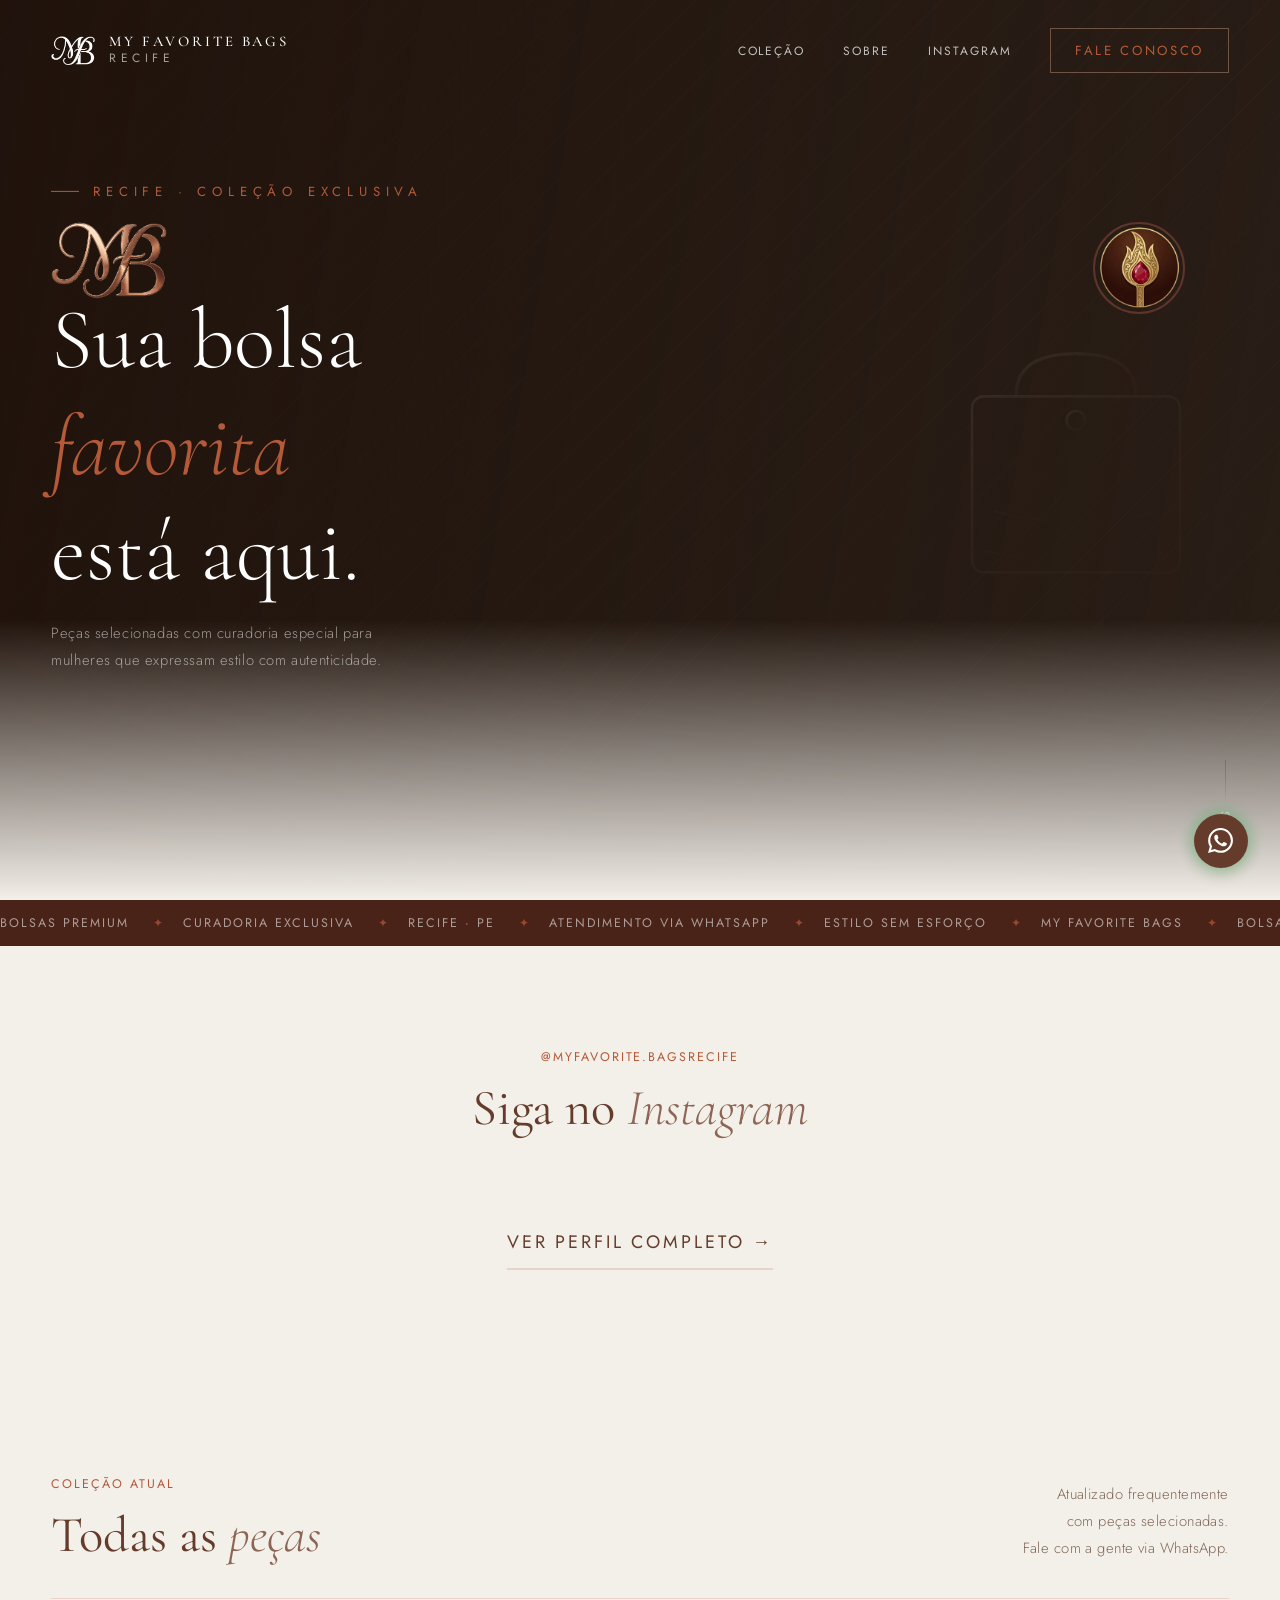
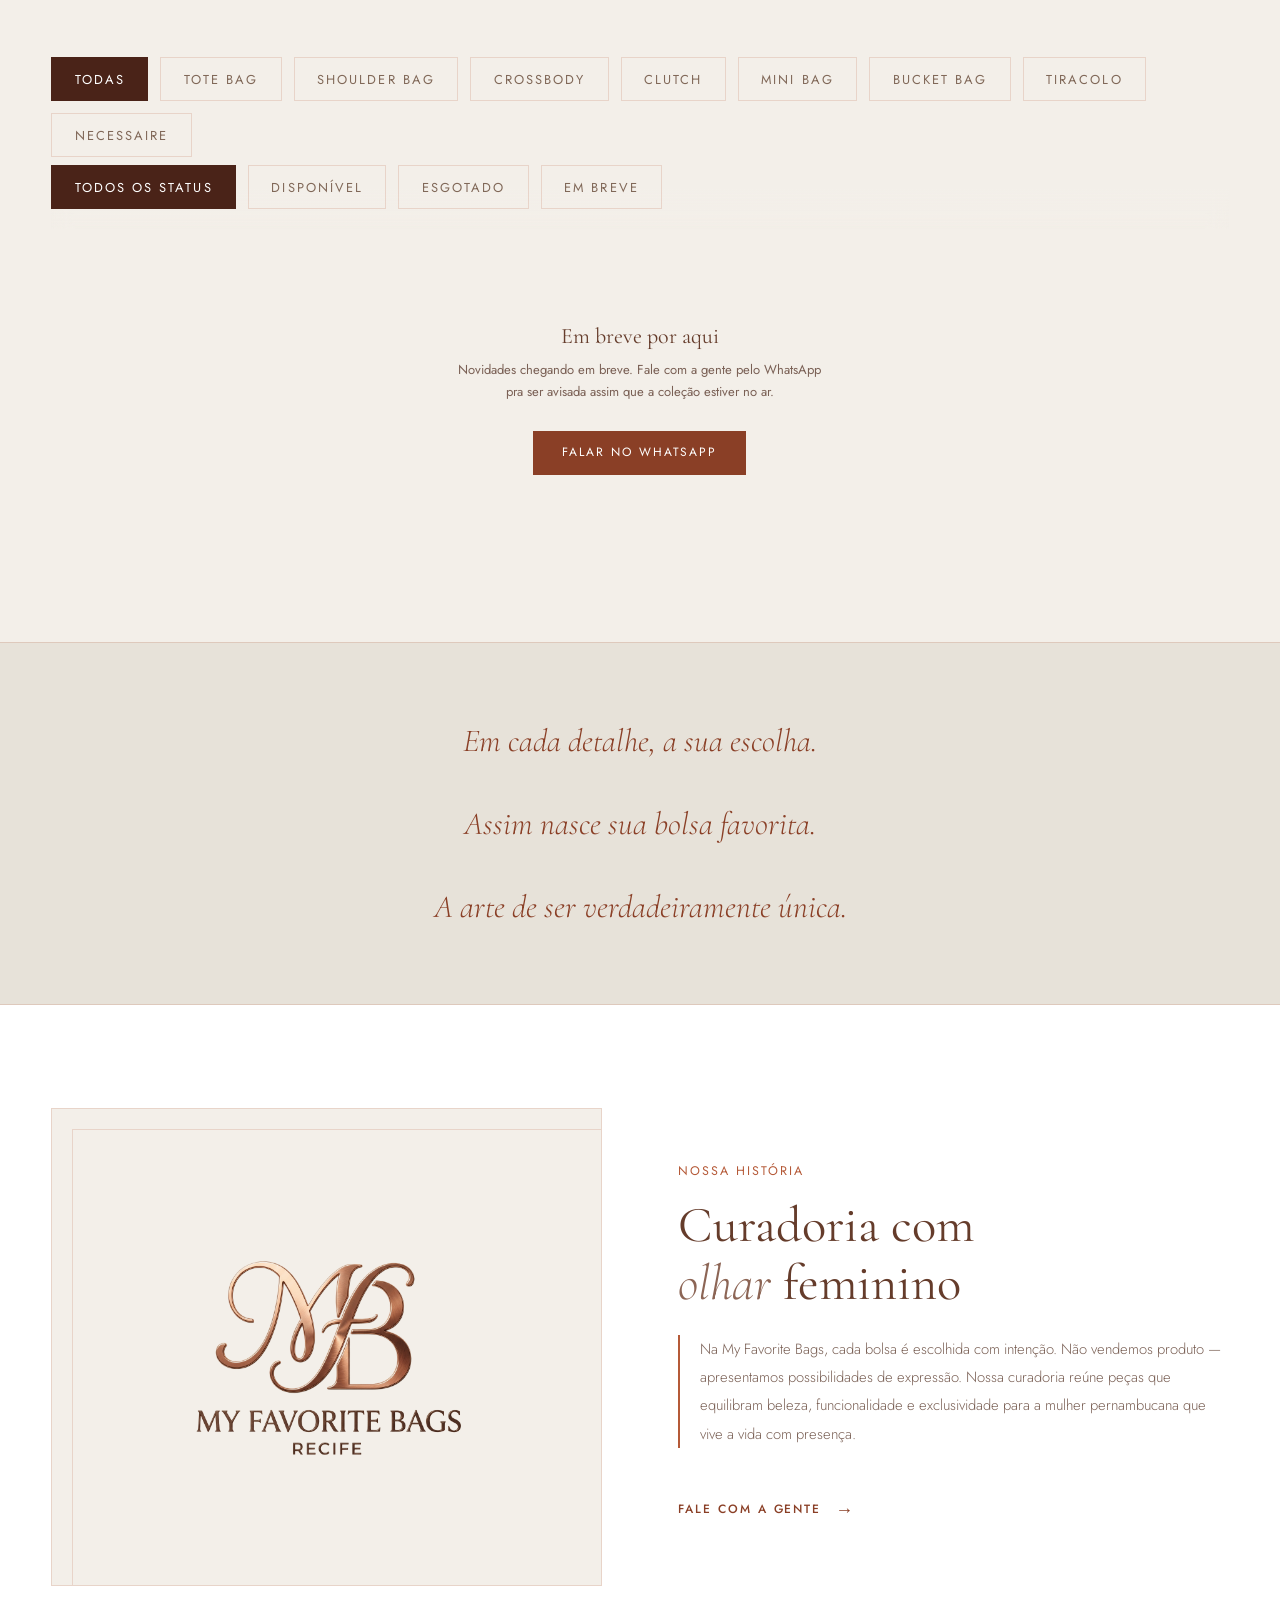
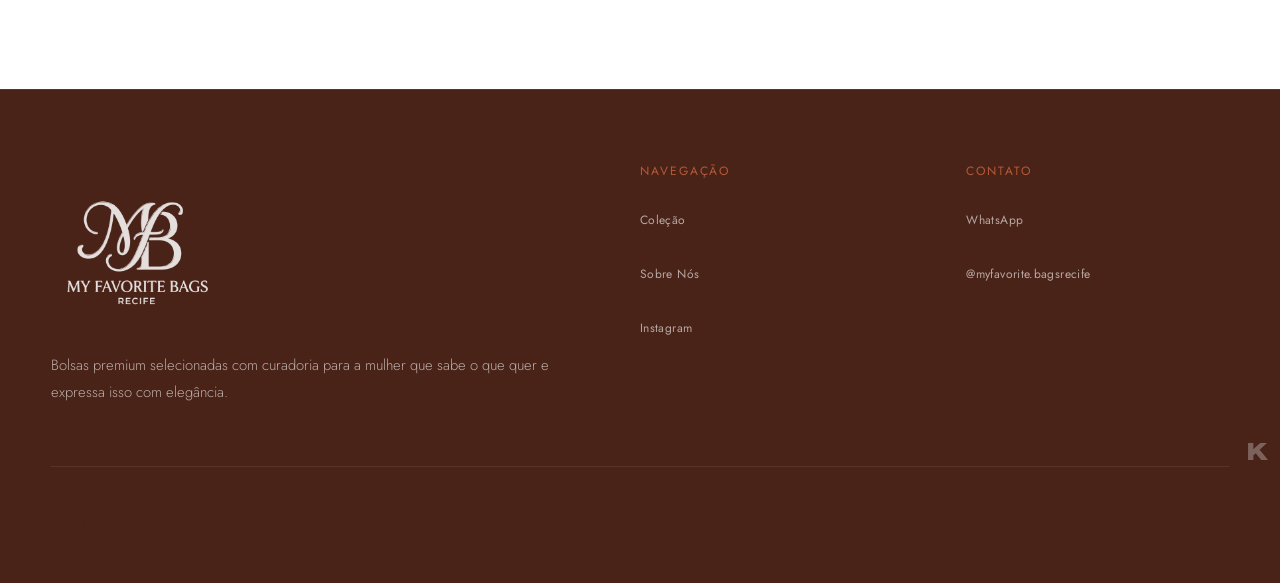
==== commit ab019a3e: "Atualiza o site" ====
--- a/index.html
+++ b/index.html
@@ -6,20 +6,21 @@
 <meta name="viewport" content="width=device-width, initial-scale=1.0">
 <title>My Favorite Bags — Recife</title>
 <meta name="description" content="Bolsas premium selecionadas para mulheres que sabem o que querem. Recife, PE.">
-<link rel="canonical" href="https://myfavoritebags.com.br/">
+<link rel="canonical" href="https://myfavoritebags.vercel.app/">
 <link rel="icon" type="image/png" sizes="32x32" href="img/favicon-32.png">
 <link rel="icon" type="image/png" sizes="16x16" href="img/favicon-16.png">
 <link rel="apple-touch-icon" sizes="180x180" href="img/favicon-180.png">
 <meta name="theme-color" content="#F3EFE9">
 <meta property="og:type" content="website">
+<meta property="og:url" content="https://myfavoritebags.vercel.app/">
 <meta property="og:title" content="My Favorite Bags — Recife">
 <meta property="og:description" content="Bolsas premium selecionadas para mulheres que sabem o que querem. Recife, PE.">
-<meta property="og:image" content="img/og-image.jpg">
+<meta property="og:image" content="https://myfavoritebags.vercel.app/img/og-image.jpg">
 <meta property="og:locale" content="pt_BR">
 <meta name="twitter:card" content="summary_large_image">
 <meta name="twitter:title" content="My Favorite Bags — Recife">
 <meta name="twitter:description" content="Bolsas premium selecionadas para mulheres que sabem o que querem. Recife, PE.">
-<meta name="twitter:image" content="img/og-image.jpg">
+<meta name="twitter:image" content="https://myfavoritebags.vercel.app/img/og-image.jpg">
 <link rel="preconnect" href="https://fonts.googleapis.com">
 <link href="https://fonts.googleapis.com/css2?family=Cormorant+Garamond:ital,wght@0,300;0,400;0,500;0,600;1,300;1,400;1,500&family=Jost:wght@300;400;500;600&display=swap" rel="stylesheet">
 <link rel="stylesheet" href="css/cursor.css">
@@ -43,9 +44,9 @@
 
 /* ─── TOKENS ──────────────────────────────────────────────────────────────── */
 :root {
-  --rose:        #B68B73;
-  --rose-dark:   #915E48;
-  --rose-deep:   #653C2B;
+  --rose:        #B55A38;
+  --rose-dark:   #8A3F26;
+  --rose-deep:   #4A2318;
   --bg:          #F3EFE9;
   --bg2:         #E7E2D9;
   --csel-bg:     #EFE6D8; /* bege claro usado no dropdown customizado (popup e caixa fechada) */
@@ -54,7 +55,7 @@
   --text-mid:    #8C6555;   /* subheadings */
   --text-body:   #7A6055;   /* body */
   --text-muted:  #806858;   /* captions — ajustado p/ contraste 4.5:1 sobre --bg */
-  --line:        rgba(182,139,115,.18);
+  --line:        rgba(181,90,56,.18);
   --ease:        cubic-bezier(.4,0,.2,1);
   /* Escala de raio de borda — usar nos componentes novos; o site tem alguns
      valores legados (5,6,10,14,16,18,20px) que ainda não foram migrados. */
@@ -2011,6 +2012,50 @@
   if (count) count.textContent = `${list.length} ${list.length === 1 ? 'bolsa encontrada' : 'bolsas encontradas'}`;
   initFloatingDrag(grid);
   initViewShake(grid);
+  injectProductSchema(list);
+}
+
+// ── SEO: injeta/atualiza um JSON-LD (schema.org/Product) com o catálogo
+// visível no momento. Roda toda vez que renderProducts() é chamado, então o
+// schema reflete filtros/estoque atualizados sem precisar de página própria
+// por bolsa (o catálogo é montado só em JS a partir do Supabase).
+function injectProductSchema(list) {
+  const SITE_URL = 'https://myfavoritebags.vercel.app';
+  const availabilityMap = {
+    available: 'https://schema.org/InStock',
+    sold_out: 'https://schema.org/OutOfStock',
+    coming_soon: 'https://schema.org/PreOrder',
+  };
+  const items = list.slice(0, 60).map(p => {
+    const price = priceNum(p.promo ? p.promo.new : p.price);
+    const img = p.img ? (p.img.startsWith('http') ? p.img : `${SITE_URL}/${p.img.replace(/^\//, '')}`) : `${SITE_URL}/img/og-image.jpg`;
+    return {
+      '@type': 'Product',
+      name: p.name,
+      category: CATS[p.cat] || p.cat,
+      image: img,
+      description: p.desc || `${p.name} — ${CATS[p.cat] || p.cat}. My Favorite Bags, Recife.`,
+      offers: {
+        '@type': 'Offer',
+        priceCurrency: 'BRL',
+        price: price || '0',
+        availability: availabilityMap[p.status] || 'https://schema.org/InStock',
+        url: `${SITE_URL}/`,
+      },
+    };
+  });
+  const data = {
+    '@context': 'https://schema.org',
+    '@graph': items,
+  };
+  let el = document.getElementById('productSchema');
+  if (!el) {
+    el = document.createElement('script');
+    el.type = 'application/ld+json';
+    el.id = 'productSchema';
+    document.head.appendChild(el);
+  }
+  el.textContent = JSON.stringify(data);
 }
 
 // Toda vez que um item flutuante entra na tela (primeira vez, ou de novo ao
@@ -2501,8 +2546,8 @@
           <span>Descrição</span>
           <textarea class="fi" id="crudNewDesc" rows="3" placeholder="Ex: Bolsa em couro legítimo, ideal para o dia a dia. Alça ajustável e bolso interno para celular e carteira." style="resize:vertical;width:100%;font-family:'Jost',sans-serif;"></textarea>
           <div style="display:flex;align-items:center;gap:10px;margin-top:6px;">
-            <button type="button" class="fb" style="margin-top:0;background:transparent;color:var(--rose-dark);border:1px solid var(--rose-dark);font-size:12px;padding:8px 14px;" id="crudGenDescBtn" onclick="generateCrudNewDesc()">Gerar descrição</button>
-            <span id="crudGenDescStatus" style="font-size:11px;color:var(--text-muted);"></span>
+            <button type="button" class="fb" style="margin-top:0;background:transparent;color:var(--rose-dark);border:1px solid var(--rose-dark);font-size:12px;padding:8px 14px;" id="crudGenDescBtn" onclick="generateCrudNewDesc()" disabled title="Escolha a foto da bolsa primeiro">Gerar descrição</button>
+            <span id="crudGenDescStatus" style="font-size:11px;color:var(--text-muted);">Escolha a foto da bolsa pra poder gerar a descrição.</span>
           </div>
         </label>
       </div>
@@ -3510,6 +3555,21 @@
   return digits ? `R$ ${Number(digits)}` : '';
 }
 
+// Habilita o botão "Gerar descrição" quando há foto, e avisa (sem apagar o
+// texto já escrito) que a foto mudou, já que a próxima geração vai se basear
+// na imagem atual.
+function _crudNewDescOnImageChanged() {
+  const genBtn = document.getElementById('crudGenDescBtn');
+  const status = document.getElementById('crudGenDescStatus');
+  const textarea = document.getElementById('crudNewDesc');
+  if (genBtn) { genBtn.disabled = false; genBtn.removeAttribute('title'); }
+  if (status) {
+    status.textContent = (textarea && textarea.value.trim())
+      ? 'Foto alterada — clique em "Gerar descrição" de novo pra atualizar com base nela.'
+      : '';
+  }
+}
+
 function previewCrudNewImage(input) {
   crudNewFile = input.files && input.files[0] ? input.files[0] : null;
   crudNewImageSource = crudNewFile;
@@ -3523,6 +3583,7 @@
   if (removeButton) removeButton.disabled = false;
   const message = document.getElementById('crudMessage');
   if (message) message.textContent = 'Imagem carregada. Se desejar, clique em “Remover fundo”.';
+  _crudNewDescOnImageChanged();
 }
 
 async function removeCrudNewBackground() {
@@ -3538,6 +3599,7 @@
     if (preview) preview.src = crudNewImageSource;
     if (message) message.textContent = 'Fundo removido. Confira a prévia antes de adicionar.';
     button.textContent = 'Fundo removido';
+    _crudNewDescOnImageChanged();
   } catch (error) {
     crudNewImageSource = crudNewFile;
     button.disabled = false;
@@ -3562,7 +3624,7 @@
         <span>Descrição</span>
         <textarea class="fi" id="crudDesc-${p.id}" rows="3" style="resize:vertical;width:100%;font-family:'Jost',sans-serif;">${_pimEscape(p.desc || '')}</textarea>
         <div style="display:flex;align-items:center;gap:10px;margin-top:6px;">
-          <button type="button" class="crud-btn" id="crudGenDescBtn-${p.id}" onclick="generateCrudExistingDesc(${p.id})">Gerar descrição</button>
+          <button type="button" class="crud-btn" id="crudGenDescBtn-${p.id}" onclick="generateCrudExistingDesc(${p.id})" ${p.img ? '' : 'disabled'} title="${p.img ? '' : 'Esta bolsa ainda não tem uma foto'}">Gerar descrição</button>
         </div>
       </label>
       <div class="crud-actions">
@@ -3579,9 +3641,10 @@
   const btn = document.getElementById(`crudGenDescBtn-${id}`);
   const textarea = document.getElementById(`crudDesc-${id}`);
   if (!product || !btn || !textarea) return;
+  if (!product.img) { alert('Esta bolsa ainda não tem uma foto — escolha uma imagem antes de gerar a descrição.'); return; }
   btn.disabled = true; btn.textContent = 'Gerando…';
   try {
-    const desc = await sbGenerateDescription(product.name, catLabel(product.cat), product.price);
+    const desc = await sbGenerateDescription(product.name, catLabel(product.cat), product.price, product.img);
     if (desc) textarea.value = desc;
   } catch (e) {
     alert(`Não foi possível gerar: ${e.message}`);
@@ -3616,10 +3679,12 @@
   const cat = document.getElementById('crudNewCat')?.value;
   const catLbl = catLabel(cat);
   if (!name) { if (status) status.textContent = 'Preencha o nome antes de gerar.'; return; }
+  if (!crudNewImageSource && !crudNewFile) { if (status) status.textContent = 'Escolha a foto da bolsa primeiro.'; return; }
   btn.disabled = true; btn.textContent = 'Gerando…';
   if (status) status.textContent = '';
   try {
-    const desc = await sbGenerateDescription(name, catLbl, price);
+    const image = typeof crudNewImageSource === 'string' ? crudNewImageSource : await fileToDataUrl(crudNewFile);
+    const desc = await sbGenerateDescription(name, catLbl, price, image);
     if (desc) textarea.value = desc;
     else if (status) status.textContent = 'Não veio texto — tente de novo.';
   } catch (e) {
@@ -3659,7 +3724,9 @@
     document.getElementById('crudNewPrice').value = '';
     document.getElementById('crudNewImage').value = '';
     document.getElementById('crudNewDesc').value = '';
-    document.getElementById('crudGenDescStatus').textContent = '';
+    document.getElementById('crudGenDescBtn').disabled = true;
+    document.getElementById('crudGenDescBtn').title = 'Escolha a foto da bolsa primeiro';
+    document.getElementById('crudGenDescStatus').textContent = 'Escolha a foto da bolsa pra poder gerar a descrição.';
     document.getElementById('crudNewPreview').style.display = 'none';
     document.getElementById('crudUploadText').textContent = 'Escolher imagem';
     crudNewFile = null;
--- a/css/nav.css
+++ b/css/nav.css
@@ -63,8 +63,8 @@
   padding:9px 12px; color:var(--text); cursor:pointer;
   transition:background .12s, color .12s;
 }
-.csel-opt:hover { background:rgba(145,94,72,.35); color:var(--text); }
-.csel-opt.sel { background:rgba(145,94,72,.35); color:var(--text); font-weight:700; }
+.csel-opt:hover { background:color-mix(in srgb, var(--rose-dark) 35%, transparent); color:var(--text); }
+.csel-opt.sel { background:color-mix(in srgb, var(--rose-dark) 35%, transparent); color:var(--text); font-weight:700; }
 
 /* ─── LEGENDA DE CATEGORIA (catálogo público) — passar o mouse ou clicar
    mostra uma explicação curta da categoria acima do botão. ────────────────── */
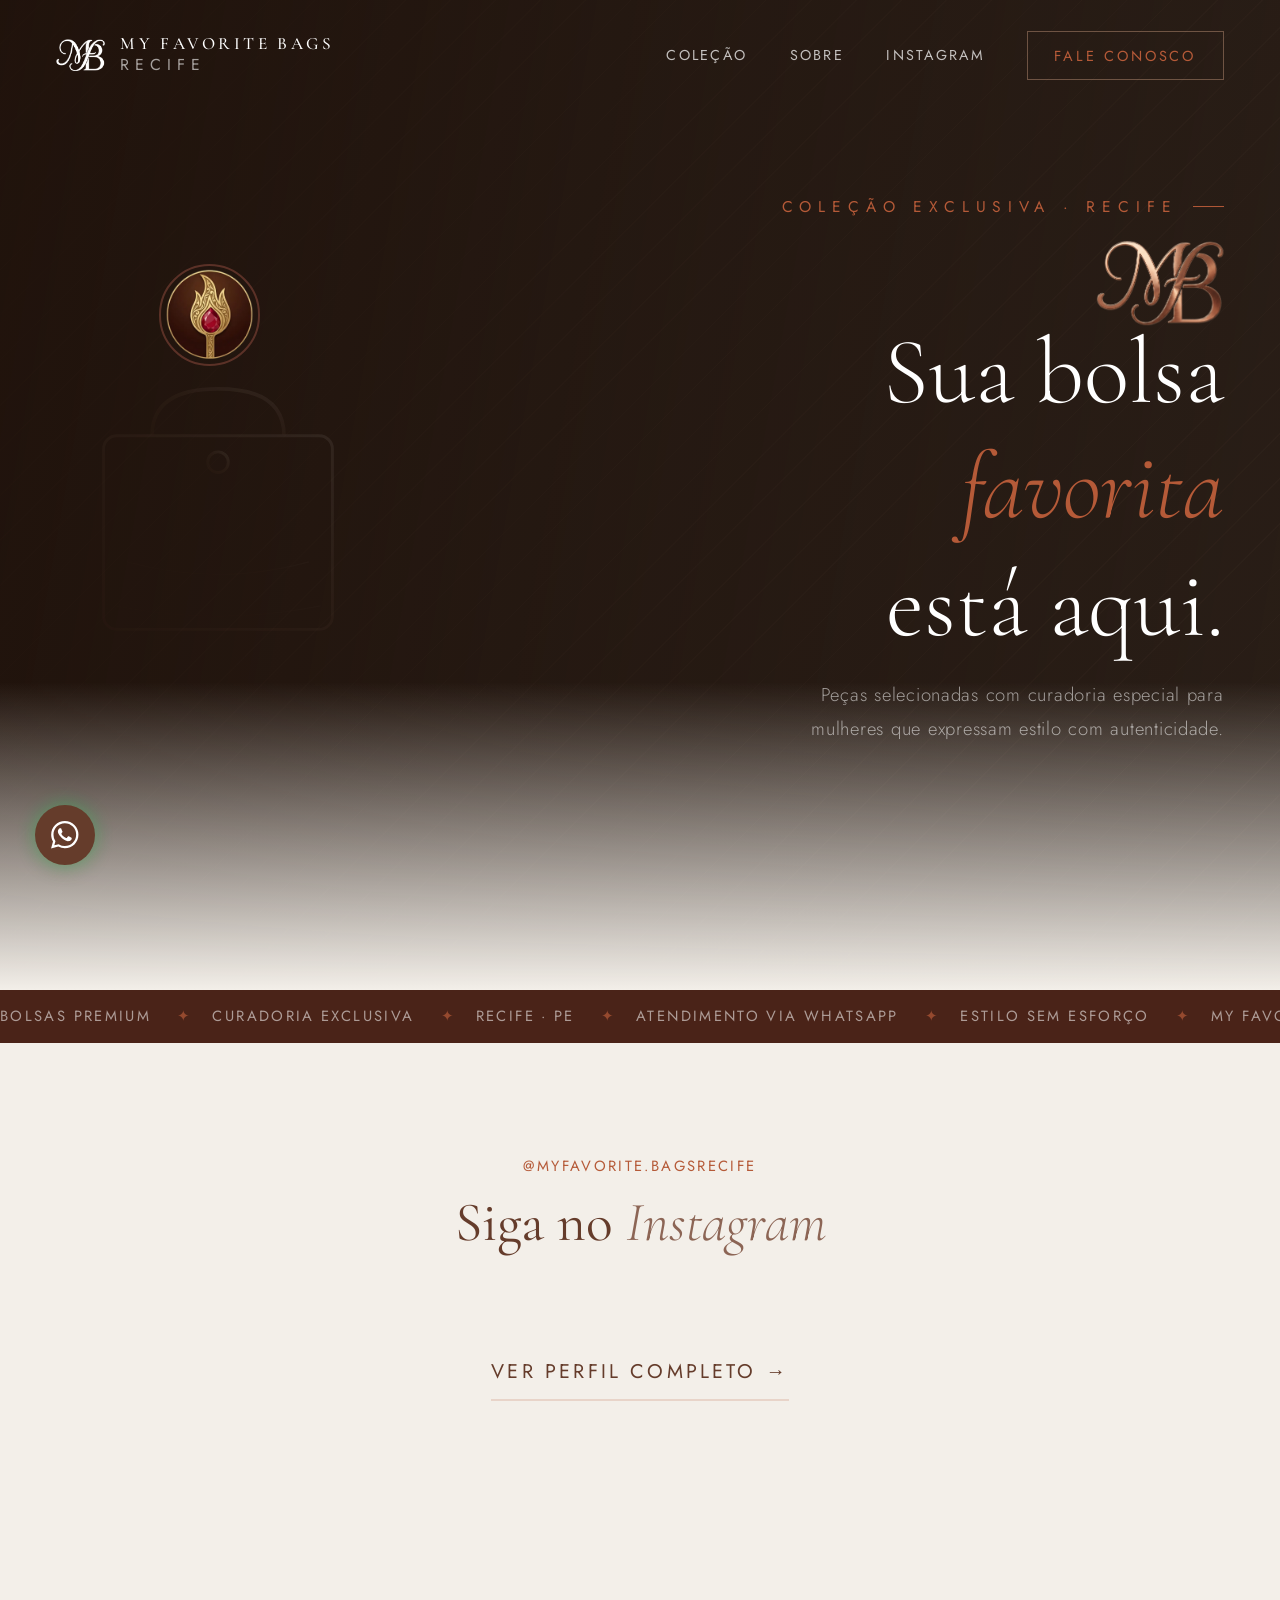
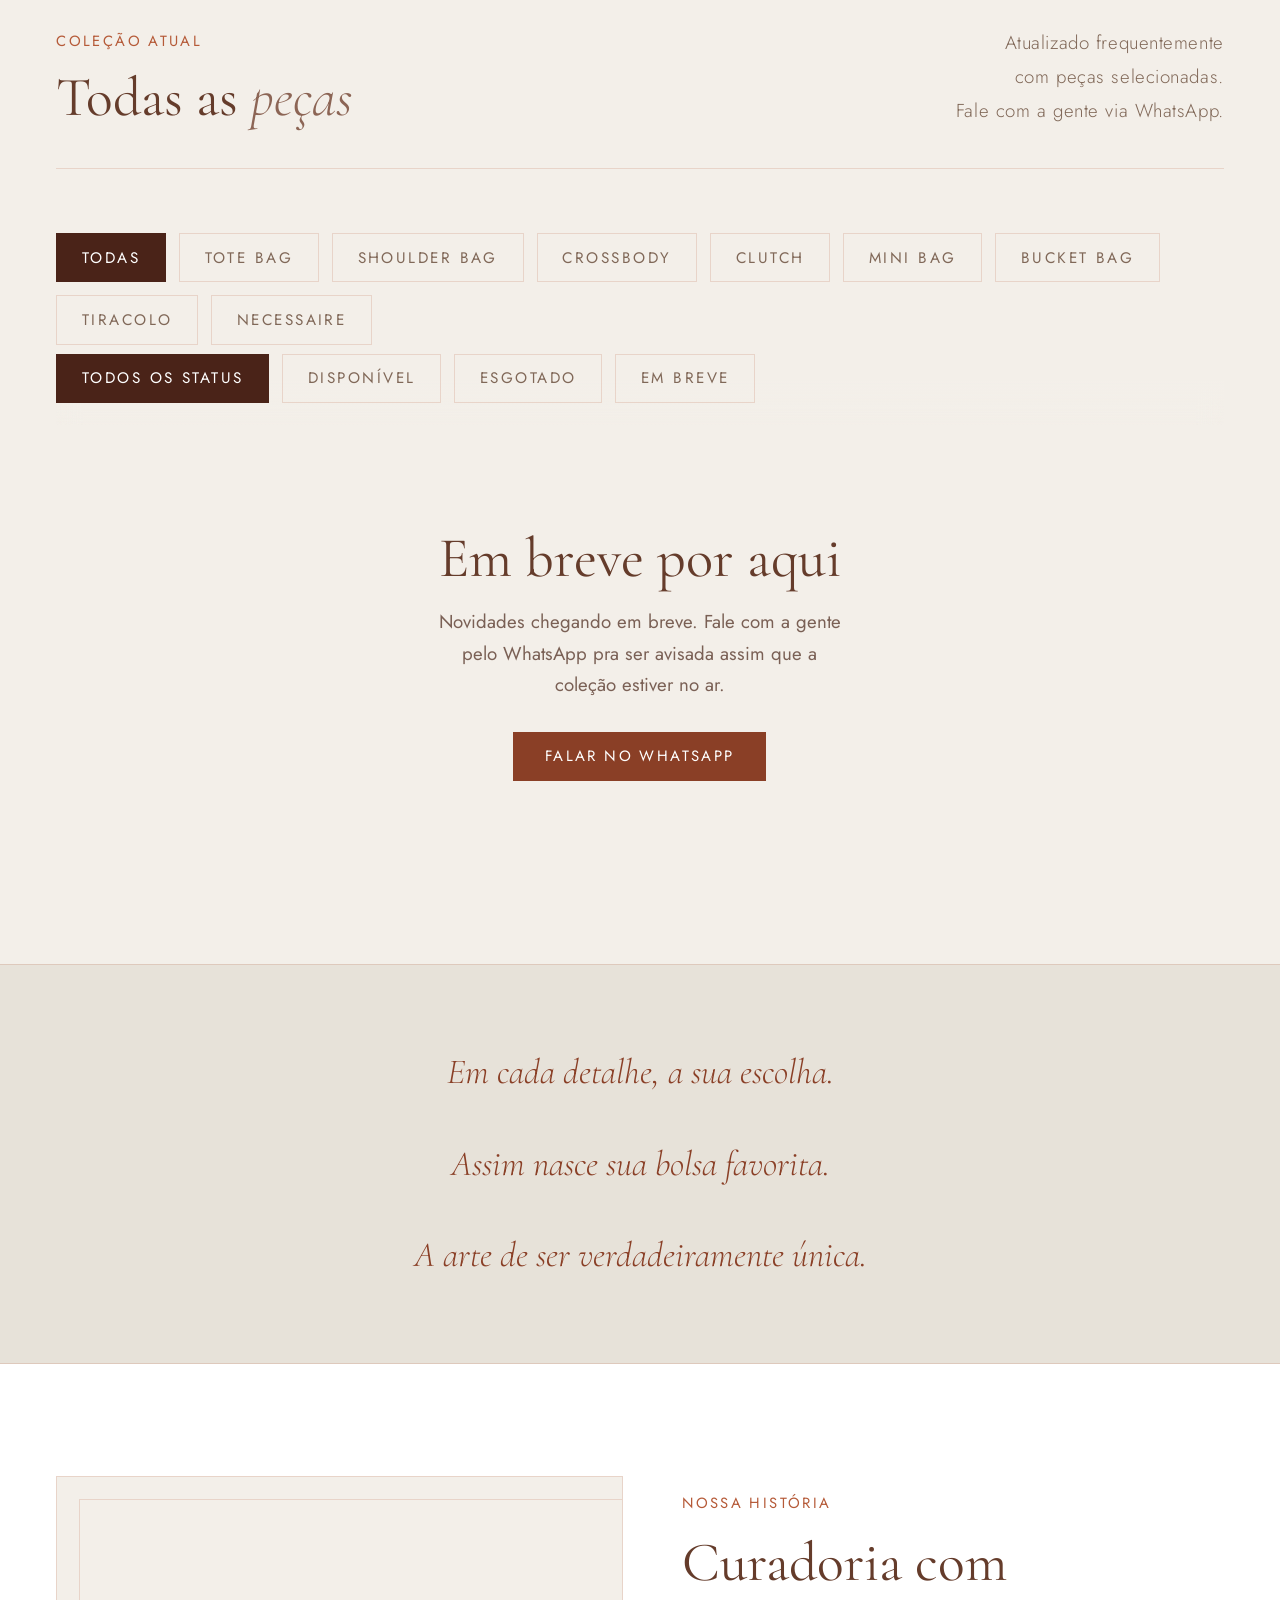
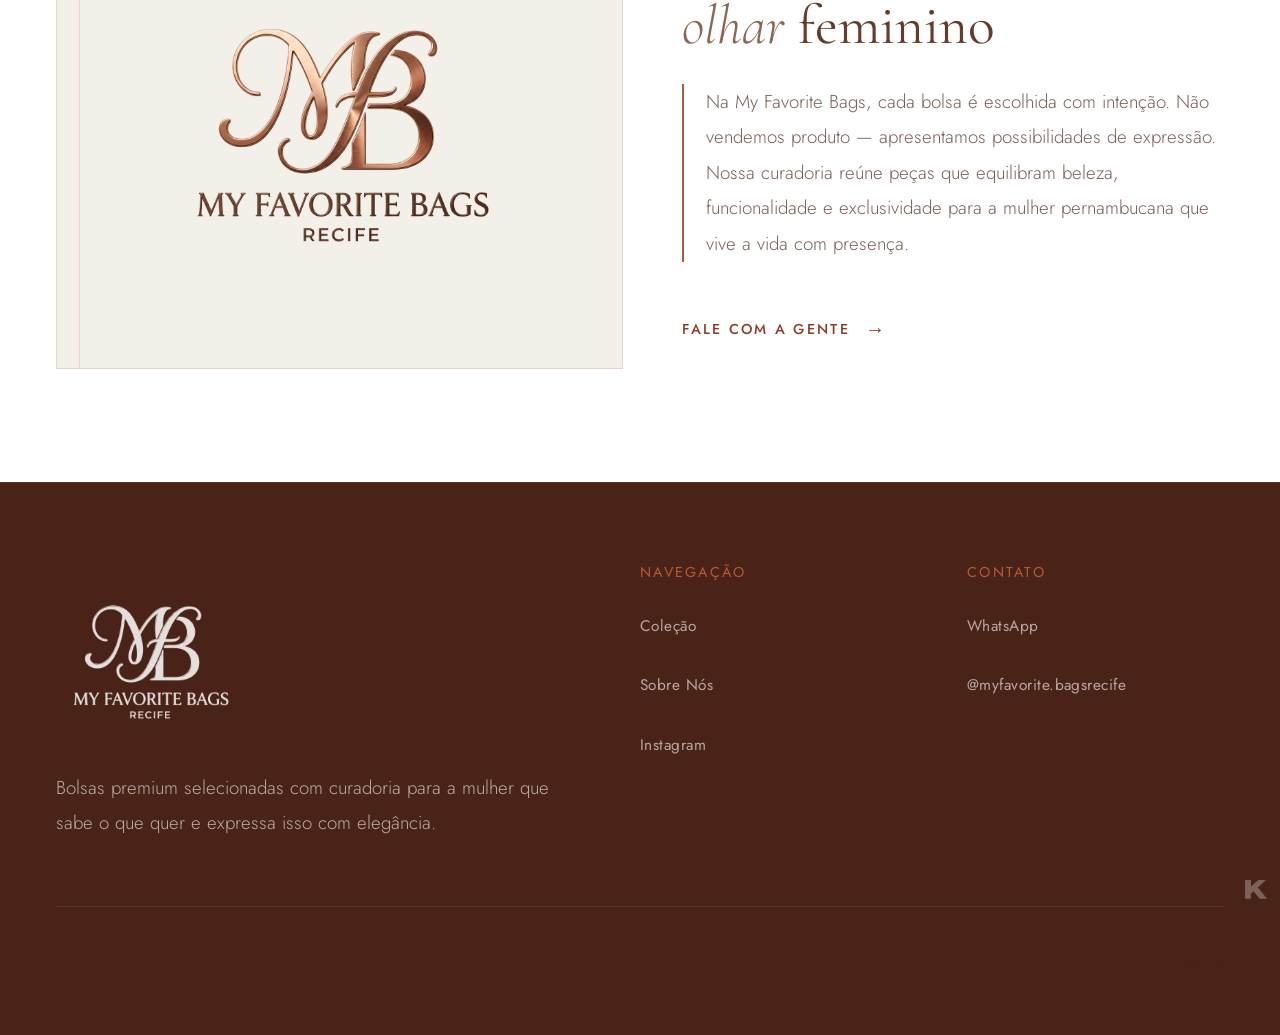
==== commit d8b7fbff: "Atualiza o site" ====
--- a/index.html
+++ b/index.html
@@ -84,7 +84,7 @@
 /* ─── RESET ───────────────────────────────────────────────────────────────── */
 *, *::before, *::after { margin:0; padding:0; box-sizing:border-box; }
 html { scroll-behavior:smooth; -webkit-text-size-adjust:100%; }
-body { font-family:'Jost',sans-serif; background:var(--bg); color:var(--text-body); overflow-x:hidden; position:relative; }
+body { font-family:'Jost',sans-serif; background:var(--bg); color:var(--text-body); overflow-x:hidden; position:relative; zoom:1.1; }
 a { text-decoration:none; color:inherit; }
 button { font-family:'Jost',sans-serif; }
 
@@ -133,7 +133,7 @@
 
 /* Right decorative bag silhouette */
 .hero-deco {
-  position:absolute; right:5%; top:50%; transform:translateY(-50%);
+  position:absolute; left:5%; top:50%; transform:translateY(-50%) scaleX(-1);
   width:280px; height:320px; opacity:.08;
   pointer-events:none;
 }
@@ -227,7 +227,7 @@
 #matchHeroBtn .mhb-tip {
   position:absolute; top:100%; left:50%; transform:translateX(-50%);
   margin-top:8px; white-space:nowrap;
-  font-family:'Jost',sans-serif; font-size:12px; letter-spacing:.16em; text-transform:uppercase;
+  font-family:'Jost',sans-serif; font-size:13px; letter-spacing:.16em; text-transform:uppercase;
   color:#fff; background:rgba(36,24,18,.72); padding:5px 12px; border-radius:999px;
   opacity:0; pointer-events:none; transition:opacity .3s;
 }
@@ -238,16 +238,16 @@
 
 /* Content */
 .hero-content {
-  position:absolute; left:7%; top:50%; transform:translateY(-50%);
-  max-width:560px;
+  position:absolute; right:7%; top:50%; transform:translateY(-50%);
+  max-width:560px; text-align:right;
 }
 .hero-eyebrow {
-  display:flex; align-items:center; gap:14px;
+  display:flex; align-items:center; justify-content:flex-end; gap:14px;
   font-size:12px; letter-spacing:.16em; text-transform:uppercase;
   color:var(--rose); margin-bottom:20px;
   opacity:0; animation:fadeUp 1s .2s var(--ease) forwards;
 }
-.hero-eyebrow::before {
+.hero-eyebrow::after {
   content:''; display:inline-block;
   width:28px; height:1px; background:var(--rose);
 }
@@ -267,7 +267,7 @@
 .hero-sub {
   font-size:13px; letter-spacing:.04em; line-height:1.85;
   color:rgba(255,255,255,.55); font-weight:300;
-  margin-bottom:44px; max-width:360px;
+  margin-bottom:44px; margin-left:auto; max-width:360px;
   opacity:0; animation:fadeUp 1s .7s var(--ease) forwards;
 }
 .hero-btn {
@@ -303,9 +303,7 @@
 
 /* Scroll hint */
 .h-scroll {
-  position:absolute; right:46px; bottom:36px;
-  display:flex; flex-direction:column; align-items:center; gap:9px;
-  opacity:0; animation:fadeIn 1s 1.8s forwards;
+  display:none;
 }
 .h-scroll-txt {
   font-size:12px; letter-spacing:.16em; text-transform:uppercase;
@@ -412,7 +410,7 @@
 }
 .pcard:not(.out):hover .pcard-action { transform:translateY(0); }
 .slide-btn {
-  font-size:12px; letter-spacing:.16em; text-transform:uppercase;
+  font-size:13px; letter-spacing:.16em; text-transform:uppercase;
   color:#fff; background:transparent;
   border:1px solid rgba(255,255,255,.45);
   padding:9px 22px; cursor:pointer;
@@ -433,7 +431,7 @@
 }
 .promo-b {
   position:absolute; top:14px; right:14px;
-  font-size:12px; font-weight:700; letter-spacing:.04em;
+  font-size:13px; font-weight:700; letter-spacing:.04em;
   font-family:'Jost',sans-serif;
   background:#B5544A; color:#fff; padding:5px 10px; border-radius:3px;
 }
@@ -447,7 +445,7 @@
 .pcard:not(.out):hover .pname { color:var(--rose-deep); }
 .pmeta { display:flex; align-items:center; justify-content:space-between; margin-bottom:14px; }
 .pcat {
-  font-size:12px; letter-spacing:.18em; text-transform:uppercase; color:var(--text-muted);
+  font-size:13px; letter-spacing:.18em; text-transform:uppercase; color:var(--text-muted);
 }
 .pprice {
   font-family:'Cormorant Garamond',serif;
@@ -646,7 +644,7 @@
 }
 .about-cta {
   display:inline-flex; align-items:center; gap:14px;
-  font-size:12px; letter-spacing:.16em; text-transform:uppercase;
+  font-size:13px; letter-spacing:.16em; text-transform:uppercase;
   color:var(--rose-dark); font-weight:500;
   transition:gap .4s, color .3s;
 }
@@ -680,7 +678,7 @@
 }
 .insta-link {
   display:inline-flex; align-items:center; gap:11px;
-  font-size:12px; letter-spacing:.16em; text-transform:uppercase;
+  font-size:13px; letter-spacing:.16em; text-transform:uppercase;
   color:var(--text); border-bottom:1px solid var(--line); padding-bottom:4px;
   transition:color .3s, border-color .3s, gap .4s;
 }
@@ -709,21 +707,21 @@
 .foot-logo-row { display:flex; align-items:center; gap:14px; margin-bottom:20px; }
 .foot-logo-svg { width:48px; height:48px; }
 .foot-brand { font-family:'Cormorant Garamond',serif; font-size:18px; font-weight:400; letter-spacing:.14em; color:#fff; }
-.foot-brand-sub { font-size:12px; letter-spacing:.16em; text-transform:uppercase; color:rgba(255,255,255,.6); }
+.foot-brand-sub { font-size:13px; letter-spacing:.16em; text-transform:uppercase; color:rgba(255,255,255,.6); }
 .foot-body { font-size:12px; color:rgba(255,255,255,.62); line-height:1.85; font-weight:300; }
-.foot-col-h { font-size:12px; letter-spacing:.16em; text-transform:uppercase; color:var(--rose); margin-bottom:18px; }
+.foot-col-h { font-size:13px; letter-spacing:.16em; text-transform:uppercase; color:var(--rose); margin-bottom:18px; }
 .foot-links { list-style:none; }
 .foot-links li { margin-bottom:10px; }
-.foot-links a { font-size:12px; color:rgba(255,255,255,.6); transition:color .3s; letter-spacing:.03em; }
+.foot-links a { font-size:14px; color:rgba(255,255,255,.6); transition:color .3s; letter-spacing:.03em; }
 .foot-links a:hover { color:rgba(255,255,255,.85); }
 .foot-bot { display:flex; align-items:center; justify-content:space-between; }
-.foot-copy { font-size:12px; color:rgba(255,255,255,.5); letter-spacing:.1em; }
+.foot-copy { font-size:13px; color:rgba(255,255,255,.5); letter-spacing:.1em; }
 .foot-rule { width:32px; height:1px; background:var(--rose); opacity:.4; }
 
 /* ─── WA FLOAT ────────────────────────────────────────────────────────────── */
 /* ─── ADMIN ───────────────────────────────────────────────────────────────── */
 .admin-trig {
-  font-size:12px; letter-spacing:.16em; text-transform:uppercase;
+  font-size:13px; letter-spacing:.16em; text-transform:uppercase;
   color:var(--rose-deep); cursor:pointer; background:none; border:none;
   font-family:'Jost',sans-serif; transition:color .3s;
 }
@@ -739,7 +737,7 @@
 .admin-ov.visible { opacity:1; }
 .admin-panel {
   background:var(--bg); width:60vw;
-  max-width:96vw; min-width:900px; height:85vh; max-height:92vh;
+  max-width:96vw; min-width:900px; height:80vh; max-height:86vh;
   display:flex; flex-direction:column;
   overflow:hidden;
   transform:translateY(18px) scale(.97);
@@ -751,13 +749,14 @@
 }
 .admin-ov.visible .admin-panel { transform:translateY(0) scale(1); opacity:1; }
 .admin-hd {
-  background:var(--rose-deep); padding:26px 38px;
-  display:flex; align-items:center; justify-content:space-between;
+  background:var(--rose-deep); padding:14px 38px;
+  display:grid; grid-template-columns:1fr auto 1fr; align-items:center; gap:14px;
   flex-shrink:0;
 }
 .admin-hd-t {
   font-family:'Cormorant Garamond',serif;
   font-size:22px; font-weight:400; color:#fff; letter-spacing:.12em;
+  text-align:center; grid-column:2;
 }
 .admin-x {
   background:none; border:none; color:rgba(255,255,255,.6);
@@ -767,10 +766,18 @@
 .admin-gallery-btn {
   display:flex; align-items:center; justify-content:center;
   background:none; border:none; color:#fff;
-  width:44px; height:44px; padding:0;
+  width:52px; height:52px; padding:0;
   cursor:pointer; transition:opacity .25s, transform .2s; opacity:.85;
 }
+.admin-gallery-btn svg { width:30px; height:30px; }
 .admin-gallery-btn:hover { opacity:1; transform:scale(1.08); }
+.admin-logout-btn {
+  justify-self:start;
+  font-family:'Jost',sans-serif; font-size:11.5px; letter-spacing:.14em; text-transform:uppercase;
+  color:rgba(255,255,255,.75); background:none; border:1px solid rgba(255,255,255,.4);
+  border-radius:6px; padding:6px 12px; cursor:pointer; transition:background .25s, color .25s, border-color .25s;
+}
+.admin-logout-btn:hover { background:rgba(255,255,255,.12); color:#fff; border-color:rgba(255,255,255,.7); }
 .admin-bd {
   padding:28px 38px 40px; overflow-y:auto; flex:1;
   scrollbar-width:thin; scrollbar-color:var(--rose-dark) transparent;
@@ -788,7 +795,7 @@
 .admin-tabs::-webkit-scrollbar { display:none; }
 .atab {
   flex:1; text-align:center;
-  font-size:12px; letter-spacing:.2em; text-transform:uppercase;
+  font-size:13.6px; letter-spacing:.2em; text-transform:uppercase;
   padding:12px 16px; background:none; border:none;
   color:var(--text-muted); cursor:pointer; font-family:'Jost',sans-serif;
   border-bottom:2px solid transparent; margin-bottom:-1px; transition:color .3s, border-color .3s, background-color .3s, scale .15s;
@@ -805,7 +812,7 @@
   background:rgba(182,139,115,.13); border-color:var(--rose-dark);
 }
 .upload-dropzone-title { font-size:16px; color:var(--text); margin-bottom:6px; }
-.upload-dropzone-sub { font-size:12px; color:var(--text-muted); }
+.upload-dropzone-sub { font-size:13.6px; color:var(--text-muted); }
 .manage-toolbar { display:flex; gap:14px; flex-wrap:wrap; align-items:center; margin-bottom:18px; }
 .manage-search {
   display:flex; align-items:center; gap:8px; flex:1; min-width:200px;
@@ -815,7 +822,7 @@
 .manage-search input { border:none; outline:none; flex:1; font-size:13px; font-family:'Jost',sans-serif; background:transparent; }
 .gal-filter-group { display:flex; gap:6px; flex-wrap:wrap; }
 .gal-chip {
-  font-size:11px; letter-spacing:.06em; text-transform:uppercase;
+  font-size:12.5px; letter-spacing:.06em; text-transform:uppercase;
   padding:8px 14px; border-radius:999px; border:1px solid var(--line);
   background:transparent; color:var(--text-muted); cursor:pointer;
   font-family:'Jost',sans-serif; transition:background .2s,color .2s,border-color .2s;
@@ -831,10 +838,10 @@
 .gal-card-img img { width:100%; height:100%; object-fit:contain; }
 .gal-badge {
   position:absolute; top:6px; left:6px; background:var(--rose-dark); color:#fff;
-  font-size:11px; letter-spacing:.06em; text-transform:uppercase;
+  font-size:12.5px; letter-spacing:.06em; text-transform:uppercase;
   padding:3px 8px; border-radius:999px;
 }
-.gal-card-name { font-size:11px; color:var(--text-muted); overflow:hidden; text-overflow:ellipsis; white-space:nowrap; }
+.gal-card-name { font-size:12.5px; color:var(--text-muted); overflow:hidden; text-overflow:ellipsis; white-space:nowrap; }
 .gal-card-actions { display:flex; gap:6px; justify-content:center; }
 .gal-card-actions button {
   width:30px; height:30px; border-radius:8px; border:1px solid var(--line);
@@ -852,7 +859,7 @@
 .frow { display:grid; grid-template-columns:1fr 1fr; gap:16px; margin-bottom:16px; }
 .fg { display:flex; flex-direction:column; gap:6px; }
 .fg.full { grid-column:1/-1; }
-.flabel { font-size:12px; letter-spacing:.16em; text-transform:uppercase; color:var(--text-muted); }
+.flabel { font-size:13.6px; letter-spacing:.16em; text-transform:uppercase; color:var(--text-muted); }
 .fi {
   font-family:'Jost',sans-serif; font-size:13px; padding:12px 14px;
   border:1px solid var(--line); background:var(--white);
@@ -872,7 +879,7 @@
 select.fi option:checked,
 select.fi option:hover { background-color:#653C2B; color:#F3EFE9; }
 .fb {
-  font-family:'Jost',sans-serif; font-size:12px; letter-spacing:.16em; text-transform:uppercase;
+  font-family:'Jost',sans-serif; font-size:13.6px; letter-spacing:.16em; text-transform:uppercase;
   padding:13px 28px; background:var(--rose-dark); color:#fff;
   border:1px solid var(--rose-dark); cursor:pointer; transition:background .3s, border-color .3s;
   margin-top:8px;
@@ -909,12 +916,12 @@
   border:1px solid var(--line);
 }
 .aname { font-family:'Cormorant Garamond',serif; font-size:17px; color:var(--text); flex:1; }
-.astatus { font-size:12px; letter-spacing:.2em; text-transform:uppercase; padding:4px 12px; }
+.astatus { font-size:13.6px; letter-spacing:.2em; text-transform:uppercase; padding:4px 12px; }
 .sa { background:rgba(37,211,102,.1); color:#1a7a3e; }
 .ss { background:rgba(182,139,115,.12); color:var(--text-muted); }
 .aacts { display:flex; gap:7px; }
 .aabtn {
-  font-size:12px; letter-spacing:.14em; text-transform:uppercase;
+  font-size:13.6px; letter-spacing:.14em; text-transform:uppercase;
   padding:7px 14px; border:1px solid var(--line);
   background:transparent; color:var(--text-muted); cursor:pointer;
   font-family:'Jost',sans-serif; transition:background-color .3s, border-color .3s, color .3s, scale .15s;
@@ -927,15 +934,17 @@
   display:flex; flex-direction:column; gap:14px;
   max-width:340px; margin:0 auto; padding:60px 0; text-align:center;
 }
+.login-wrap .fb { font-size:15px; padding:14px 28px; }
+.login-wrap.login-wide { max-width:480px; }
 .login-t {
-  font-family:'Cormorant Garamond',serif; font-size:28px; font-weight:400;
+  font-family:'Cormorant Garamond',serif; font-size:32px; font-weight:400;
   color:var(--text); letter-spacing:.1em; margin-bottom:6px;
 }
-.login-s { font-size:12px; color:var(--text-muted); letter-spacing:.1em; margin-bottom:24px; }
+.login-s { font-size:15.5px; color:var(--text-muted); letter-spacing:.08em; margin-bottom:24px; }
 .login-links { display:flex; flex-direction:column; gap:10px; align-items:center; margin-top:18px; }
-.login-links a { font-size:12px; color:var(--rose-dark); text-decoration:underline; text-underline-offset:2px; }
+.login-links a { font-size:15px; color:var(--rose-dark); text-decoration:underline; text-underline-offset:2px; }
 .login-links a:hover { color:var(--rose-deep); }
-.lerr { font-size:12px; color:#7A1E1E; margin-top:8px; }
+.lerr { font-size:14.5px; color:#7A1E1E; margin-top:8px; }
 
 /* ─── ANIMATIONS ──────────────────────────────────────────────────────────── */
 @keyframes fadeUp  { from{opacity:0;transform:translateY(24px)} to{opacity:1;transform:translateY(0)} }
@@ -1023,10 +1032,10 @@
   nav { padding:16px 20px; }
   nav.s { padding:12px 20px; }
   .nav-links { display:none; }
-  .nav-cta { font-size:12px; padding:8px 16px; }
+  .nav-cta { font-size:13px; padding:8px 16px; }
   .nav-words-main { font-size:13px; letter-spacing:.14em; }
   
-  .hero-content { left:5%; max-width:95%; }
+  .hero-content { right:5%; max-width:95%; }
   .hero-title { font-size:clamp(38px,11vw,60px); }
   .hero-sub { display:none; }
   .hero-btn { margin-top:8px; }
@@ -1034,7 +1043,7 @@
   .pgrid { grid-template-columns:1fr 1fr; gap:16px 10px; }
   .pname { font-size:16px; }
   .pprice { font-size:15px; }
-  .pcat { font-size:12px; }
+  .pcat { font-size:13px; }
   .pwa { font-size:12px; letter-spacing:.12em; padding:10px 8px; }
   .pwa svg { display:none; }
   
@@ -1057,14 +1066,14 @@
   
   .frow { grid-template-columns:1fr; }
   .admin-bd { padding:20px 16px; }
-  .admin-panel { height:92vh; max-height:92vh; }
+  .admin-panel { height:76vh; max-height:76vh; }
 }
 
 /* Mobile small */
 @media(max-width:380px){
   .pgrid { grid-template-columns:1fr; }
   .hero-title { font-size:38px; }
-  .nav-words-main { font-size:12px; }
+  .nav-words-main { font-size:13px; }
   .nav-cta { display:none; }
 }
 
@@ -1077,7 +1086,7 @@
   #navLooksBtn { display:none !important; }
   #bijusHeroBtn {
     right:auto !important; bottom:auto !important;
-    padding:0 !important; font-size:12px !important;
+    padding:0 !important; font-size:13px !important;
     white-space:nowrap !important;
     background:transparent !important; border:none !important; box-shadow:none !important;
     color:#F6F1EC !important;
@@ -1106,7 +1115,7 @@
 /* ── LOGO PNG transparente ───────────────────────────── */
 .nav-logo-img { display:block; width:44px; height:44px; object-fit:contain; filter: brightness(0) invert(1); transition: filter .4s; }
 nav.s .nav-logo-img { filter: none; }
-.hero-logo-img { display:block; width:116px; height:auto; max-height:116px; object-fit:contain; opacity:0; animation:fadeUp 1s .35s var(--ease) forwards; }
+.hero-logo-img { display:block; margin-left:auto; width:116px; height:auto; max-height:116px; object-fit:contain; opacity:0; animation:fadeUp 1s .35s var(--ease) forwards; }
 .about-logo-img { display:block; width:min(320px,72vw); height:auto; object-fit:contain; }
 .foot-logo-img  { display:block; width:170px; height:auto; object-fit:contain; filter: brightness(0) invert(1) opacity(.85); }
 @media(max-width:600px){
@@ -1147,7 +1156,7 @@
   min-height:min(42rem, 100svh);
 }
 .hero-content {
-  left:var(--page-gutter);
+  right:var(--page-gutter);
   width:min(100% - (var(--page-gutter) * 2), 35rem);
 }
 .hero-deco {
@@ -1156,7 +1165,7 @@
   aspect-ratio:7/8;
 }
 .hero-eyebrow {
-  font-size:clamp(0.75rem, .68rem + .18vw, .85rem);
+  font-size:clamp(0.8125rem, .74rem + .18vw, .9rem);
   letter-spacing:clamp(.24em, 1.2vw, .44em);
   line-height:1.5;
   flex-wrap:wrap;
@@ -1168,7 +1177,7 @@
 }
 .hero-title em { padding:clamp(.45rem, 1.5vw, 1rem) 0; }
 .hero-sub {
-  font-size:clamp(.82rem, .76rem + .2vw, .92rem);
+  font-size:clamp(1rem, .95rem + .25vw, 1.05rem);
   max-width:min(38ch, 100%);
 }
 .hero-btn {
@@ -1208,7 +1217,7 @@
 .cat-desc,
 .about-body,
 .foot-body {
-  font-size:clamp(.82rem, .78rem + .18vw, .95rem);
+  font-size:clamp(1rem, .95rem + .2vw, 1.0625rem);
 }
 .filters {
   gap:clamp(.45rem, 1.2vw, .75rem);
@@ -1217,7 +1226,7 @@
 .fpill {
   min-height:44px;
   padding:clamp(.55rem, 1.4vw, .72rem) clamp(.9rem, 2.4vw, 1.4rem);
-  font-size:clamp(0.75rem, .68rem + .16vw, .85rem);
+  font-size:clamp(0.8125rem, .74rem + .16vw, .9rem);
   letter-spacing:clamp(.12em, .65vw, .16em);
 }
 
@@ -1303,9 +1312,9 @@
 .admin-panel {
   width:min(56.25rem, calc(100vw - 1rem));
   max-width:calc(100vw - 1rem);
-  height:min(82vh, 47.5rem);
-}
-.admin-hd { padding:clamp(1rem, 3vw, 1.6rem) clamp(1rem, 4vw, 2.4rem); gap:1rem; }
+  height:min(80vh, 44rem);
+}
+.admin-hd { padding:clamp(.6rem, 1.6vw, .9rem) clamp(1rem, 4vw, 2.4rem); gap:1rem; }
 .admin-hd-t {
   min-width:0;
   font-size:clamp(1.15rem, .95rem + 1vw, 1.38rem);
@@ -1334,22 +1343,23 @@
 /* Eyebrows / small caps labels: fluid letter-spacing so mobile stays legible */
 .eyebrow,
 .about-eyebrow {
-  font-size:clamp(0.75rem, .66rem + .15vw, .82rem);
+  font-size:clamp(0.8125rem, .72rem + .15vw, .9rem);
   letter-spacing:clamp(.14em, 1vw, .16em);
 }
 .m-item {
-  font-size:clamp(0.75rem, .66rem + .15vw, .82rem);
+  font-size:clamp(0.8125rem, .72rem + .15vw, .9rem);
   letter-spacing:clamp(.14em, 1vw, .16em);
 }
 .h-scroll-txt {
+  font-size:clamp(0.8125rem, .72rem + .15vw, .9rem);
   letter-spacing:clamp(.14em, 1vw, .16em);
 }
 .new-b {
-  font-size:clamp(0.75rem, .58rem + .15vw, .78rem);
+  font-size:clamp(0.8125rem, .66rem + .15vw, .85rem);
   letter-spacing:clamp(.12em, .8vw, .16em);
 }
 .sold-badge {
-  font-size:clamp(0.75rem, .6rem + .15vw, .8rem);
+  font-size:clamp(0.8125rem, .68rem + .15vw, .87rem);
   letter-spacing:clamp(.14em, .8vw, .16em);
 }
 .astatus {
@@ -1382,7 +1392,7 @@
   nav { align-items:center; }
   .hero-content { top:48%; max-width:none; }
   .hero-title { font-size:clamp(2.35rem, 11vw, 3.75rem); margin-bottom:1rem; }
-  .hero-sub { display:block; font-size:.8rem; line-height:1.7; margin-bottom:1.35rem; max-width:31ch; }
+  .hero-sub { display:block; font-size:1rem; line-height:1.6; margin-bottom:1.35rem; max-width:31ch; }
   .hero-logo-img { width:clamp(4.8rem, 24vw, 5.5rem); }
   .catalog, .about, .insta { padding-block:var(--section-y-sm); }
   .pgrid { grid-template-columns:repeat(2, minmax(0, 1fr)); gap:1.2rem .75rem; }
@@ -1409,10 +1419,10 @@
 @media(max-width:430px){
   .nav-logo { gap:.65rem; }
   .nav-logo-img { width:2.25rem; height:2.25rem; }
-  .nav-words-main { font-size:.7rem; white-space:nowrap; }
-  .nav-words-sub { font-size:.55rem; }
+  .nav-words-main { font-size:.85rem; white-space:nowrap; }
+  .nav-words-sub { font-size:.8125rem; }
   .nav-cta { padding-inline:.75rem; letter-spacing:.12em; }
-  .hero-eyebrow::before { width:1.1rem; }
+  .hero-eyebrow::after { width:1.1rem; }
   .hero-title { font-size:clamp(2.15rem, 11vw, 3.15rem); }
   .hero-sub { max-width:28ch; }
   #bijusHeroBtn {
@@ -1622,7 +1632,7 @@
   </div>
 
   <div class="hero-content">
-    <p class="hero-eyebrow">Recife · Coleção Exclusiva</p>
+    <p class="hero-eyebrow">Coleção Exclusiva · Recife</p>
 
     <!-- Hero logo mark --><img src="webp/LogoMFB_B.webp" alt="My Favorite Bags" class="hero-logo-img">
 
@@ -1779,7 +1789,7 @@
       </ul>
     </div>
   </div>
-  <div class="foot-bot" style="flex-direction:column;align-items:flex-start;gap:8px;">
+  <div class="foot-bot" style="flex-direction:column;align-items:flex-end;gap:8px;">
     <button class="admin-trig" onclick="openA()">Admin</button>
   </div>
 </footer>
@@ -1796,8 +1806,9 @@
 <div class="admin-ov" id="adminOv">
   <div class="admin-panel">
     <div class="admin-hd">
+      <button class="admin-logout-btn" id="adminLogoutBtn" onclick="adminLogout()" title="Sair" aria-label="Sair" style="display:none;">Sair</button>
       <span class="admin-hd-t">Painel Administrativo</span>
-      <div style="display:flex;align-items:center;gap:14px;">
+      <div style="display:flex;align-items:center;justify-content:flex-end;gap:14px;">
         <button class="admin-gallery-btn" id="adminGalleryBtn" onclick="openGalleryModal()" title="Galeria de imagens" aria-label="Galeria de imagens" style="display:none;">
           <svg viewBox="0 0 24 24" width="24" height="24" fill="none" stroke="currentColor" stroke-width="1.7" stroke-linecap="round" stroke-linejoin="round" aria-hidden="true"><path d="M8 4h11a2 2 0 0 1 2 2v11"/><rect x="3" y="7" width="15" height="15" rx="2.4"/><path d="M7.5 14.2c.8-1 1.6-1.6 2.4-1.6.7 0 1.2.5 1.9 1.3.9-1.4 1.7-2.1 2.6-2.1 1 0 1.8.9 3.1 2.8"/><circle cx="8.7" cy="10.8" r="1"/></svg>
         </button>
@@ -1993,8 +2004,8 @@
       : 'Nenhuma bolsa encontrada com esse filtro. Tente outra categoria ou status.';
     grid.innerHTML = `
       <div class="catalog-empty" style="grid-column:1/-1;text-align:center;padding:64px 20px;">
-        <p style="font-family:'Cormorant Garamond',serif;font-size:22px;color:var(--text);margin-bottom:10px;">Em breve por aqui</p>
-        <p style="font-size:13px;color:var(--text-body);max-width:380px;margin:0 auto 20px;line-height:1.7;">${emptyMsg}</p>
+        <p style="font-family:'Cormorant Garamond',serif;font-size:clamp(2.4rem, 2rem + 2vw, 3.2rem);font-weight:400;color:var(--text);margin-bottom:14px;line-height:1.1;">Em breve por aqui</p>
+        <p style="font-size:clamp(1rem,.95rem + .2vw,1.0625rem);color:var(--text-body);max-width:380px;margin:0 auto 20px;line-height:1.7;">${emptyMsg}</p>
         <a href="${waMsg('a próxima coleção', 'coming_soon')}" target="_blank" class="fb" style="display:inline-block;text-decoration:none;">Falar no WhatsApp</a>
       </div>`;
     const count = document.getElementById('catalogResultCount');
@@ -2234,6 +2245,12 @@
   ov.classList.remove('visible');
   setTimeout(() => ov.classList.remove('open'), 350);
 }
+function adminLogout() {
+  sessionStorage.removeItem('mfb_auth_ts');
+  sessionStorage.removeItem('mfbAdminPassword');
+  loggedIn = false;
+  renderLogin();
+}
 
 // ═══ LOGIN — senha (principal) ou autenticador (alternativa), nunca os dois
 // juntos — e um caminho de recuperação via e-mail pra Kupim Digital ═════════
@@ -2243,6 +2260,8 @@
   document.getElementById('adminTabs').style.display = 'none';
   const galBtn = document.getElementById('adminGalleryBtn');
   if (galBtn) galBtn.style.display = 'none';
+  const logoutBtn = document.getElementById('adminLogoutBtn');
+  if (logoutBtn) logoutBtn.style.display = 'none';
   _loginView = 'password';
   renderLoginView();
 }
@@ -2261,7 +2280,7 @@
       <p class="lerr" id="lerr"></p>
       <div class="login-links">
         <a href="#" onclick="event.preventDefault(); setLoginView('forgot')">Esqueci a senha</a>
-        <a href="#" onclick="event.preventDefault(); setLoginView('altmenu')">Tentar acesso de outra forma</a>
+        <a href="#" onclick="event.preventDefault(); setLoginView('altmenu')">Tentar acessar de outra forma</a>
       </div>
     </div>`;
   } else if (_loginView === 'forgot') {
@@ -2277,27 +2296,25 @@
   } else if (_loginView === 'altmenu') {
     body.innerHTML = `
     <div class="login-wrap">
-      <div class="login-t">Acesso de outra forma</div>
-      <p class="login-s">Escolha como prefere continuar.</p>
+      <div class="login-t">Escolha como prefere continuar</div>
       <div class="login-links" style="margin-bottom:18px;">
-        <a href="#" onclick="event.preventDefault(); setLoginView('totp')">Tentar pelo autenticador</a>
+        <button class="fb" onclick="setLoginView('totp')">Tentar pelo autenticador</button>
       </div>
-      <button class="fb" onclick="openContactKupimModal()">Fala com Kupim Digital</button>
+      <button class="fb" onclick="openContactKupimModal()">Falar com Kupim Digital</button>
       <div class="login-links">
         <a href="#" onclick="event.preventDefault(); setLoginView('password')">Voltar para acesso com senha</a>
       </div>
     </div>`;
   } else if (_loginView === 'totp') {
     body.innerHTML = `
-    <div class="login-wrap">
-      <div class="login-t">Código do Autenticador</div>
-      <p class="login-s">Digite o código de 6 dígitos do app autenticador (Google Authenticator, Authy…).</p>
+    <div class="login-wrap login-wide">
+      <div class="login-t" style="font-size:24px;white-space:normal;">Digite o código de 6 dígitos do app autenticador<br>(Google Authenticator, Authy, ...)</div>
       <input class="fi" type="text" inputmode="numeric" maxlength="6" id="pwTotp" placeholder="000000" onkeydown="if(event.key==='Enter') tryLoginTotp()"/>
       <button class="fb" onclick="tryLoginTotp()" id="loginBtn">Entrar</button>
       <p class="lerr" id="lerr"></p>
       <div class="login-links">
         <a href="#" onclick="event.preventDefault(); setLoginView('password')">Voltar para acesso com senha</a>
-        <a href="#" onclick="event.preventDefault(); setLoginView('altmenu')">Tentar acesso de outra forma</a>
+        <a href="#" onclick="event.preventDefault(); setLoginView('altmenu')">Tentar acessar de outra forma</a>
       </div>
     </div>`;
   }
@@ -2363,7 +2380,7 @@
     ov.innerHTML = `
       <div style="background:var(--bg);width:min(440px,92vw);border-radius:var(--radius-lg);padding:32px;">
         <h3 style="font-family:'Cormorant Garamond',serif;font-size:19px;margin-bottom:6px;color:var(--text);">Falar com Kupim Digital</h3>
-        <p style="font-size:12px;color:var(--text-muted);margin-bottom:20px;">Escreva sua mensagem — vamos abrir seu app de e-mail com tudo preenchido, você só confirma o envio.</p>
+        <p style="font-size:13.6px;color:var(--text-muted);margin-bottom:20px;">Escreva sua mensagem — vamos abrir seu app de e-mail com tudo preenchido, você só confirma o envio.</p>
         <label class="flabel">Assunto</label>
         <input class="fi" id="kupimSubject" placeholder="Ex: Esqueci a senha do painel" style="margin-bottom:14px;">
         <label class="flabel">Mensagem</label>
@@ -2394,6 +2411,8 @@
   document.getElementById('adminTabs').style.display = 'flex';
   const galBtn = document.getElementById('adminGalleryBtn');
   if (galBtn) galBtn.style.display = 'flex';
+  const logoutBtn = document.getElementById('adminLogoutBtn');
+  if (logoutBtn) logoutBtn.style.display = 'inline-flex';
   // Garantir que a tab visual sempre começa em Visão Geral
   document.querySelectorAll('#adminTabs .atab').forEach(t => t.classList.remove('on'));
   const firstTab = document.querySelector('#adminTabs .atab');
@@ -2467,17 +2486,17 @@
       <div id="npPhotoBox" style="border:1.5px dashed var(--line);border-radius:8px;padding:18px;text-align:center;">
         <div id="npPhotoEmpty">
           <button type="button" class="fb" style="margin-top:0;" onclick="document.getElementById('npFile').click()">Escolher foto</button>
-          <p style="font-size:11.5px;color:var(--modal-muted,#A08070);margin-top:8px;">O fundo é removido automaticamente (remove.bg) — você confere antes de salvar.</p>
+          <p style="font-size:15px;color:var(--modal-muted,#A08070);margin-top:8px;">O fundo é removido automaticamente (remove.bg) — você confere antes de salvar.</p>
         </div>
         <div id="npPhotoWorking" style="display:none;font-size:12.5px;color:var(--rose-dark);">Preparando a imagem, aguarde…</div>
         <div id="npPhotoPreviewWrap" style="display:none;">
           <div style="display:flex;gap:16px;justify-content:center;align-items:center;flex-wrap:wrap;margin-bottom:12px;">
             <div>
-              <p style="font-size:11px;letter-spacing:.1em;color:var(--modal-muted,#A08070);margin-bottom:6px;">ORIGINAL</p>
+              <p style="font-size:12.5px;letter-spacing:.1em;color:var(--modal-muted,#A08070);margin-bottom:6px;">ORIGINAL</p>
               <img id="npPhotoOriginal" style="width:120px;height:120px;object-fit:contain;background:#eee;border-radius:6px;">
             </div>
             <div>
-              <p style="font-size:11px;letter-spacing:.1em;color:var(--modal-muted,#A08070);margin-bottom:6px;">FUNDO REMOVIDO</p>
+              <p style="font-size:12.5px;letter-spacing:.1em;color:var(--modal-muted,#A08070);margin-bottom:6px;">FUNDO REMOVIDO</p>
               <img id="npPhotoResult" style="width:120px;height:120px;object-fit:contain;background:repeating-conic-gradient(#ddd 0% 25%, #fff 0% 50%) 50% / 14px 14px;border-radius:6px;">
             </div>
           </div>
@@ -2486,13 +2505,13 @@
             <button type="button" class="fb" style="margin-top:0;" onclick="confirmNewProdPhoto()">Usar esta foto</button>
           </div>
         </div>
-        <div id="npPhotoError" style="display:none;font-size:12px;color:#b83232;">
+        <div id="npPhotoError" style="display:none;font-size:13.6px;color:#b83232;">
           <p id="npPhotoErrorMsg" style="margin-bottom:10px;"></p>
           <button type="button" class="fb" style="margin-top:0;background:transparent;color:var(--rose-dark);border:1px solid var(--rose-dark);" onclick="useOriginalPhotoNoRemoveBg()">Usar foto original (sem remover fundo)</button>
         </div>
         <div id="npPhotoConfirmed" style="display:none;">
           <img id="npPhotoFinal" style="width:120px;height:120px;object-fit:contain;background:repeating-conic-gradient(#ddd 0% 25%, #fff 0% 50%) 50% / 14px 14px;border-radius:6px;margin-bottom:8px;">
-          <p style="font-size:12px;color:#1a7a3e;font-weight:600;">✓ Foto pronta para salvar</p>
+          <p style="font-size:13.6px;color:#1a7a3e;font-weight:600;">✓ Foto pronta para salvar</p>
           <button type="button" class="fb" style="margin-top:8px;" onclick="removeNewProdBackground()">Remover fundo</button>
           <button type="button" class="fb" style="margin-top:8px;background:transparent;color:var(--rose-dark);border:1px solid var(--rose-dark);" onclick="document.getElementById('npFile').click()">Trocar foto</button>
         </div>
@@ -2500,7 +2519,7 @@
     </div>
 
     <button class="fb" onclick="addProd()">+ Adicionar ao Catálogo</button>
-    <p id="addMsg" style="font-size:12px;margin-top:10px;"></p>
+    <p id="addMsg" style="font-size:13.6px;margin-top:10px;"></p>
   </div>
 
   <div class="apane" id="tab-manage">
@@ -2540,14 +2559,14 @@
             <span id="crudNewCatBtnLabel">Selecione</span>
             <svg class="csel-arrow" width="10" height="7" viewBox="0 0 12 8" fill="none" xmlns="http://www.w3.org/2000/svg"><path d="M1 1l5 5 5-5" stroke="currentColor" stroke-width="1.6" stroke-linecap="round" stroke-linejoin="round"/></svg>
           </button>
-          <p id="crudNewCatDesc" style="font-size:11px;color:var(--text-muted);margin-top:6px;line-height:1.5;"></p>
+          <p id="crudNewCatDesc" style="font-size:12.5px;color:var(--text-muted);margin-top:6px;line-height:1.5;"></p>
         </label>
         <label class="crud-desc-field" style="grid-column:1/-1;">
           <span>Descrição</span>
           <textarea class="fi" id="crudNewDesc" rows="3" placeholder="Ex: Bolsa em couro legítimo, ideal para o dia a dia. Alça ajustável e bolso interno para celular e carteira." style="resize:vertical;width:100%;font-family:'Jost',sans-serif;"></textarea>
           <div style="display:flex;align-items:center;gap:10px;margin-top:6px;">
-            <button type="button" class="fb" style="margin-top:0;background:transparent;color:var(--rose-dark);border:1px solid var(--rose-dark);font-size:12px;padding:8px 14px;" id="crudGenDescBtn" onclick="generateCrudNewDesc()" disabled title="Escolha a foto da bolsa primeiro">Gerar descrição</button>
-            <span id="crudGenDescStatus" style="font-size:11px;color:var(--text-muted);">Escolha a foto da bolsa pra poder gerar a descrição.</span>
+            <button type="button" class="fb" style="margin-top:0;background:transparent;color:var(--rose-dark);border:1px solid var(--rose-dark);font-size:13.6px;padding:8px 14px;" id="crudGenDescBtn" onclick="generateCrudNewDesc()" disabled title="Escolha a foto da bolsa primeiro">Gerar descrição</button>
+            <span id="crudGenDescStatus" style="font-size:12.5px;color:var(--text-muted);">Escolha a foto da bolsa pra poder gerar a descrição.</span>
           </div>
         </label>
       </div>
@@ -2560,7 +2579,7 @@
   <div class="apane" id="tab-banner"></div>
 
   <div style="border-top:1px solid var(--line);margin-top:28px;padding-top:20px;text-align:right;">
-    <button onclick="openReview()" style="background:var(--rose-deep);color:#fff;border:none;border-radius:8px;padding:12px 24px;font-size:12px;font-weight:700;cursor:pointer;letter-spacing:.06em;display:inline-flex;align-items:center;">Revisar e Salvar${ARROW_RIGHT_SVG}</button>
+    <button onclick="openReview()" style="background:var(--rose-deep);color:#fff;border:none;border-radius:8px;padding:12px 26px;font-family:'Cormorant Garamond',serif;font-size:17px;font-weight:600;cursor:pointer;letter-spacing:.08em;display:inline-flex;align-items:center;">Revisar e Salvar</button>
   </div>`;
   renderOverviewTab();
   renderAdminList();
@@ -2600,8 +2619,8 @@
   const pane = document.getElementById('tab-banner');
   if (!pane) return;
   pane.innerHTML = `
-    <p style="font-size:12.5px;color:var(--text-body);line-height:1.75;margin-bottom:24px;">
-      Imagens atualmente publicadas no carrossel do banner. Ajuste a posição, inverta horizontalmente ou troque a foto — tudo aqui.
+    <p style="font-size:14.5px;color:var(--text-body);line-height:1.75;margin-bottom:24px;">
+      Imagens atualmente publicadas no carrossel do banner.<br>Ajuste a posição, inverta horizontalmente ou troque a foto — tudo aqui.
     </p>
     <div style="display:grid;grid-template-columns:1fr 1fr;gap:14px;">
       ${HERO_SLIDES.map((img,idx) => `
@@ -2609,20 +2628,20 @@
         <img id="bannerImg-${idx}" src="${img}" alt="Slide ${idx+1}" style="${bannerImgStyle(idx)}">
         <div style="position:absolute;inset:0;background:linear-gradient(to top, rgba(20,12,7,.88) 0%, rgba(20,12,7,.35) 45%, rgba(20,12,7,.15) 100%);"></div>
         <div style="position:absolute;left:0;right:0;bottom:0;padding:16px;text-align:center;">
-          <p style="font-size:12px;letter-spacing:.16em;text-transform:uppercase;color:rgba(255,255,255,.7);margin-bottom:4px;">Slide ${idx+1}</p>
+          <p style="font-size:13.6px;letter-spacing:.16em;text-transform:uppercase;color:rgba(255,255,255,.7);margin-bottom:4px;">Slide ${idx+1}</p>
           <div style="display:flex;flex-direction:column;gap:6px;margin-bottom:10px;">
-            <label style="display:flex;align-items:center;gap:6px;font-size:11px;color:rgba(255,255,255,.7);">
+            <label style="display:flex;align-items:center;gap:6px;font-size:12.5px;color:rgba(255,255,255,.7);">
               Posição X
               <input type="range" min="0" max="100" value="${_bmFor(idx).posX}" oninput="setBannerPos(${idx},'posX',this.value)" style="flex:1;">
             </label>
-            <label style="display:flex;align-items:center;gap:6px;font-size:11px;color:rgba(255,255,255,.7);">
+            <label style="display:flex;align-items:center;gap:6px;font-size:12.5px;color:rgba(255,255,255,.7);">
               Posição Y
               <input type="range" min="0" max="100" value="${_bmFor(idx).posY}" oninput="setBannerPos(${idx},'posY',this.value)" style="flex:1;">
             </label>
           </div>
           <div style="display:flex;gap:8px;justify-content:center;flex-wrap:wrap;">
-            <button class="fb" style="font-size:11px;padding:8px 12px;margin-top:0;" onclick="triggerBannerUpload(${idx})">Trocar Imagem</button>
-            <button class="fb" style="font-size:11px;padding:8px 12px;margin-top:0;background:transparent;border:1px solid #fff;" onclick="toggleBannerFlip(${idx})">${_bmFor(idx).flipped ? 'Desfazer inversão' : 'Inverter horizontalmente'}</button>
+            <button class="fb" style="font-size:12.5px;padding:8px 12px;margin-top:0;" onclick="triggerBannerUpload(${idx})">Trocar Imagem</button>
+            <button class="fb" style="font-size:12.5px;padding:8px 12px;margin-top:0;background:transparent;border:1px solid #fff;" onclick="toggleBannerFlip(${idx})">${_bmFor(idx).flipped ? 'Desfazer inversão' : 'Inverter horizontalmente'}</button>
           </div>
           <input type="file" id="bannerFile-${idx}" accept="image/*" style="display:none;" onchange="handleBannerUpload(${idx},this)">
         </div>
@@ -2685,7 +2704,7 @@
   const body = document.getElementById('analyticsBody');
   if (!body) return;
   const ids = [...new Set([...Object.keys(analytics.views), ...Object.keys(analytics.wa)])].map(Number);
-  if (!ids.length) { body.innerHTML = '<p style="font-size:12px;color:#A08070;">Nenhum clique registrado ainda.</p>'; return; }
+  if (!ids.length) { body.innerHTML = '<p style="font-size:15px;color:#A08070;">Nenhum clique registrado ainda.</p>'; return; }
 
   let grandTotal = 0;
   const rows = ids.map(id => {
@@ -2698,10 +2717,10 @@
     grandTotal += tot;
     return `<div style="padding:7px 0;border-bottom:1px solid var(--line);">
       <div style="display:flex;justify-content:space-between;align-items:baseline;">
-        <div style="font-size:12px;font-weight:600;color:#653C2B;">${p.name}</div>
-        <div style="font-size:12px;font-weight:700;color:#8B4A3C;">${tot} clique${tot!==1?'s':''}</div>
+        <div style="font-size:13.6px;font-weight:600;color:#653C2B;">${p.name}</div>
+        <div style="font-size:13.6px;font-weight:700;color:#8B4A3C;">${tot} clique${tot!==1?'s':''}</div>
       </div>
-      <div style="font-size:12px;color:#A08070;margin-top:2px;">
+      <div style="font-size:13.6px;color:#A08070;margin-top:2px;">
         <span style="color:#8B4A3C;">👁</span> Catálogo: <b>${cat}</b> · Favoritos: <b>${fav}</b> &nbsp;|&nbsp;
         <span style="color:#8B4A3C;">💬</span> WhatsApp: <b>${wa}</b>
       </div>
@@ -2710,7 +2729,7 @@
 
   body.innerHTML = rows + `
     <div style="margin-top:10px;padding-top:10px;border-top:2px solid var(--rose);display:flex;justify-content:space-between;align-items:center;">
-      <span style="font-size:12px;font-weight:600;color:#A08070;letter-spacing:.1em;">TOTAL</span>
+      <span style="font-size:13.6px;font-weight:600;color:#A08070;letter-spacing:.1em;">TOTAL</span>
       <span style="font-size:14px;font-weight:800;color:#8B4A3C;">${grandTotal} clique${grandTotal!==1?'s':''}</span>
     </div>`;
 }
@@ -2727,38 +2746,38 @@
     <div style="display:grid;grid-template-columns:1fr 1fr;gap:12px;margin-bottom:18px;">
       <div style="background:#faf7f4;border-radius:10px;padding:18px;text-align:center;">
         <div style="font-size:28px;font-weight:800;color:#8B4A3C;">${products.length}</div>
-        <div style="font-size:12px;letter-spacing:.12em;color:#A08070;text-transform:uppercase;margin-top:4px;">Total de Bolsas</div>
+        <div style="font-size:13.6px;letter-spacing:.12em;color:#A08070;text-transform:uppercase;margin-top:4px;">Total de Bolsas</div>
       </div>
       <div style="background:#faf7f4;border-radius:10px;padding:18px;text-align:center;">
         <div style="font-size:28px;font-weight:800;color:#1a7a3e;">${avail.length}</div>
-        <div style="font-size:12px;letter-spacing:.12em;color:#A08070;text-transform:uppercase;margin-top:4px;">Disponíveis</div>
+        <div style="font-size:13.6px;letter-spacing:.12em;color:#A08070;text-transform:uppercase;margin-top:4px;">Disponíveis</div>
       </div>
       <div style="background:#faf7f4;border-radius:10px;padding:18px;text-align:center;">
         <div style="font-size:28px;font-weight:800;color:#7A1E1E;">${esgot.length}</div>
-        <div style="font-size:12px;letter-spacing:.12em;color:#A08070;text-transform:uppercase;margin-top:4px;">Esgotadas</div>
+        <div style="font-size:13.6px;letter-spacing:.12em;color:#A08070;text-transform:uppercase;margin-top:4px;">Esgotadas</div>
       </div>
       <div style="background:#faf7f4;border-radius:10px;padding:18px;text-align:center;">
         <div style="font-size:28px;font-weight:800;color:#C97A3D;">${embreve.length}</div>
-        <div style="font-size:12px;letter-spacing:.12em;color:#A08070;text-transform:uppercase;margin-top:4px;">Em Breve</div>
+        <div style="font-size:13.6px;letter-spacing:.12em;color:#A08070;text-transform:uppercase;margin-top:4px;">Em Breve</div>
       </div>
       <div style="background:#faf7f4;border-radius:10px;padding:18px;text-align:center;">
         <div style="font-size:28px;font-weight:800;color:var(--rose-deep);">${favs.length}</div>
-        <div style="font-size:12px;letter-spacing:.12em;color:#A08070;text-transform:uppercase;margin-top:4px;">Favoritas</div>
+        <div style="font-size:13.6px;letter-spacing:.12em;color:#A08070;text-transform:uppercase;margin-top:4px;">Favoritas</div>
       </div>
     </div>
     <div style="background:#faf7f4;border-radius:10px;padding:16px 18px;margin-bottom:12px;">
-      <p style="font-weight:700;font-size:12px;margin-bottom:10px;color:#8B4A3C;">★ Favoritas do Momento</p>
+      <p style="font-weight:700;font-size:15.5px;margin-bottom:10px;color:#8B4A3C;">★ Favoritas do Momento</p>
       ${favs.length
-        ? favs.map(p => `<div style="display:flex;justify-content:space-between;padding:5px 0;border-bottom:1px solid var(--line);font-size:12px;"><span style="color:#653C2B;">${p.name}</span><span style="color:#8B4A3C;font-weight:600;">${p.price}</span></div>`).join('')
-        : `<p style="font-size:12px;color:#A08070;">Nenhuma marcada.</p>`}
+        ? favs.map(p => `<div style="display:flex;justify-content:space-between;padding:5px 0;border-bottom:1px solid var(--line);font-size:13.6px;"><span style="color:#653C2B;">${p.name}</span><span style="color:#8B4A3C;font-weight:600;">${p.price}</span></div>`).join('')
+        : `<p style="font-size:15px;color:#A08070;">Nenhuma marcada.</p>`}
     </div>
     <div style="background:#faf7f4;border-radius:10px;padding:16px 18px;margin-top:12px;">
       <div style="display:flex;align-items:center;justify-content:space-between;margin-bottom:10px;flex-wrap:wrap;gap:8px;">
-        <p style="font-weight:700;font-size:12px;color:#8B4A3C;margin:0;">👜 Cliques por Bolsa</p>
+        <p style="font-weight:700;font-size:15.5px;color:#8B4A3C;margin:0;">👜 Cliques por Bolsa</p>
         <div style="display:flex;gap:4px;flex-wrap:wrap;">
           ${['1d','7d','30d','365d','custom'].map(k => `
           <button onclick="setAnalyticsPeriod('${k}')" id="apbtn-${k}"
-            style="font-size:12px;padding:3px 8px;border:1px solid ${k==='30d'?'#8B4A3C':'var(--line)'};
+            style="font-size:13.6px;padding:3px 8px;border:1px solid ${k==='30d'?'#8B4A3C':'var(--line)'};
                    background:${k==='30d'?'rgba(139,74,60,.1)':'transparent'};
                    color:${k==='30d'?'#8B4A3C':'#A08070'};cursor:pointer;border-radius:4px;
                    font-family:'Jost',sans-serif;letter-spacing:.08em;">
@@ -2768,20 +2787,20 @@
       </div>
       <div id="analyticsPeriodPicker" style="display:none;margin-bottom:10px;display:none;">
         <div style="display:flex;gap:8px;align-items:center;flex-wrap:wrap;">
-          <input type="date" id="apFrom" style="font-size:12px;padding:4px 6px;border:1px solid var(--line);background:var(--bg);color:var(--text);border-radius:4px;">
-          <span style="font-size:12px;color:#A08070;">até</span>
-          <input type="date" id="apTo" style="font-size:12px;padding:4px 6px;border:1px solid var(--line);background:var(--bg);color:var(--text);border-radius:4px;">
-          <button onclick="applyCustomPeriod()" style="font-size:12px;padding:4px 10px;border:1px solid #8B4A3C;color:#8B4A3C;background:transparent;cursor:pointer;border-radius:4px;">OK</button>
+          <input type="date" id="apFrom" style="font-size:13.6px;padding:4px 6px;border:1px solid var(--line);background:var(--bg);color:var(--text);border-radius:4px;">
+          <span style="font-size:13.6px;color:#A08070;">até</span>
+          <input type="date" id="apTo" style="font-size:13.6px;padding:4px 6px;border:1px solid var(--line);background:var(--bg);color:var(--text);border-radius:4px;">
+          <button onclick="applyCustomPeriod()" style="font-size:13.6px;padding:4px 10px;border:1px solid #8B4A3C;color:#8B4A3C;background:transparent;cursor:pointer;border-radius:4px;">OK</button>
         </div>
       </div>
       <div id="analyticsBody">
-        <p style="font-size:12px;color:#A08070;">Nenhum clique registrado ainda.</p>
+        <p style="font-size:15px;color:#A08070;">Nenhum clique registrado ainda.</p>
       </div>
     </div>
 
     <div id="centralPanel" style="margin-top:20px;padding:18px 20px;border:1px solid var(--line);border-radius:10px;background:#faf7f4;">
-      <p style="font-size:13px;font-weight:700;color:#8B4A3C;margin-bottom:4px;">🔗 Painel Central · Looks &amp; Match</p>
-      <p style="font-size:12px;color:#A08070;margin-bottom:14px;">Controle o acesso às outras frentes da marca.</p>
+      <p style="font-size:15.5px;font-weight:700;color:#8B4A3C;margin-bottom:4px;">🔗 Painel Central · Looks &amp; Match</p>
+      <p style="font-size:15px;color:#A08070;margin-bottom:14px;">Controle o acesso às outras frentes da marca.</p>
       <div id="centralPanelRows"></div>
     </div>`;
   renderAnalyticsBody();
@@ -2826,14 +2845,14 @@
     return `
     <div style="padding:12px 0;border-top:1px solid var(--line);">
       <div style="display:flex;align-items:flex-start;justify-content:space-between;gap:12px;flex-wrap:wrap;margin-bottom:8px;">
-        <span style="font-size:12px;font-weight:600;color:#653C2B;padding-top:6px;">${SITE_LABEL[site]}</span>
+        <span style="font-size:13.6px;font-weight:600;color:#653C2B;padding-top:6px;">${SITE_LABEL[site]}</span>
         ${isMatch ? `
         <div style="display:flex;flex-direction:column;gap:6px;align-items:flex-start;">
-          <span style="font-size:12px;font-weight:600;color:#653C2B;">Filtro de itens</span>
+          <span style="font-size:13.6px;font-weight:600;color:#653C2B;">Filtro de itens</span>
           <div style="display:flex;gap:4px;">
             ${filterOpts.map(o => `
             <button onclick="setMatchDefaultFilter('${o.v}')"
-              style="font-size:12px;letter-spacing:.08em;padding:6px 12px;border-radius:5px;cursor:pointer;
+              style="font-size:13.6px;letter-spacing:.08em;padding:6px 12px;border-radius:5px;cursor:pointer;
                      font-family:'Jost',sans-serif;font-weight:600;
                      border:1px solid ${curFilter===o.v ? '#8B4A3C' : 'var(--line)'};
                      background:${curFilter===o.v ? 'rgba(139,74,60,.12)' : 'transparent'};
@@ -2841,14 +2860,14 @@
           </div>
         </div>` : ''}
         <a href="${SITE_PAGE[site]}?preview=1" target="_blank"
-          style="font-size:12px;letter-spacing:.08em;padding:6px 12px;border-radius:5px;cursor:pointer;margin-top:6px;
+          style="font-size:11.5px;letter-spacing:.08em;padding:5px 10px;border-radius:5px;cursor:pointer;margin-top:6px;
                  font-family:'Jost',sans-serif;font-weight:600;text-decoration:none;text-transform:uppercase;
                  border:1px solid var(--line); background:var(--bg); color:#A08070;">Editar (sem publicar)</a>
       </div>
       <div style="display:flex;gap:4px;">
         ${opts.map(o => `
         <button onclick="setSiteState('${site}','${o.v}')"
-          style="font-size:12px;letter-spacing:.08em;padding:6px 12px;border-radius:5px;cursor:pointer;
+          style="font-size:13.6px;letter-spacing:.08em;padding:6px 12px;border-radius:5px;cursor:pointer;
                  font-family:'Jost',sans-serif;font-weight:600;
                  border:1px solid ${cur===o.v ? '#8B4A3C' : 'var(--line)'};
                  background:${cur===o.v ? 'rgba(139,74,60,.12)' : 'transparent'};
@@ -2960,18 +2979,17 @@
   // Posição sempre fixa (não salva mais no localStorage): o botão pode ser
   // arrastado, mas sempre volta pro mesmo lugar ao soltar.
   const heroRect = hero.getBoundingClientRect();
-  // Y alinhado com o topo da logo do nav, X centralizado com "Fale Conosco"
-  const logo = document.querySelector('.hero-logo-img') || document.querySelector('.nav-logo');
-  const cta  = document.querySelector('.nav-cta');
+  // Y alinhado com o topo da logo do hero, X centralizado com o título do nav
+  const heroLogo = document.querySelector('.hero-logo-img');
+  const navTitle = document.querySelector('.nav-logo');
   const btnSize = btn.getBoundingClientRect().width || 92;
   let topPx, leftPx;
-  if (logo && cta) {
-    const logoRect = logo.getBoundingClientRect();
-    const ctaRect  = cta.getBoundingClientRect();
-    topPx  = logoRect.top - heroRect.top;
-    leftPx = (ctaRect.left + ctaRect.width / 2) - heroRect.left - (btnSize / 2);
+  topPx = heroLogo ? (heroLogo.getBoundingClientRect().top - heroRect.top) : 24;
+  if (navTitle) {
+    const navRect = navTitle.getBoundingClientRect();
+    leftPx = (navRect.left + navRect.width / 2) - heroRect.left - (btnSize / 2);
   } else {
-    topPx = 24; leftPx = heroRect.width - btnSize - 40;
+    leftPx = 40;
   }
   btn.style.top = topPx + 'px';
   btn.style.left = leftPx + 'px';
@@ -3157,7 +3175,7 @@
             + Enviar nova foto (remove o fundo automaticamente)
             <input type="file" accept="image/png,image/jpeg,image/webp" style="display:none;" onchange="handlePickerAutoUpload(this)">
           </label>
-          <span style="font-size:12px;color:var(--text-muted);margin-left:10px;">ou clique em "Usar esta imagem" em qualquer foto da galeria abaixo.</span>
+          <span style="font-size:13.6px;color:var(--text-muted);margin-left:10px;">ou clique em "Usar esta imagem" em qualquer foto da galeria abaixo.</span>
         </div>
         <div style="padding:14px 26px;display:flex;gap:10px;flex-wrap:wrap;align-items:center;border-bottom:1px solid var(--line);flex-shrink:0;">
           <div class="gal-filter-group" id="galFilterOriginal">
@@ -3254,7 +3272,7 @@
       </div>
       <p class="gal-card-name" title="${_pimEscape(img.name)}">${_pimEscape(img.name)}</p>
       ${_galleryPickerCallback ? `
-      <button type="button" class="fb" style="margin:6px 0 0;width:100%;font-size:11.5px;padding:8px;" onclick="pickGalleryImage('${_pimEscape(img.url)}','${_pimEscape(img.name)}')">Usar esta imagem</button>
+      <button type="button" class="fb" style="margin:6px 0 0;width:100%;font-size:13.1px;padding:8px;" onclick="pickGalleryImage('${_pimEscape(img.url)}','${_pimEscape(img.name)}')">Usar esta imagem</button>
       ` : `
       <div class="gal-card-actions">
         <button title="Editar (crop / remover fundo)" aria-label="Editar ${_pimEscape(img.name)}" onclick="editGalleryImage('${_pimEscape(img.name)}','${_pimEscape(img.url)}')"><img src="webp/icons/icon-edit.png" alt=""></button>
@@ -3326,7 +3344,7 @@
           <button onclick="closeCropTool()" aria-label="Fechar recorte" style="background:none;border:none;color:rgba(255,255,255,.7);cursor:pointer;">${CLOSE_X_SVG}</button>
         </div>
         <div style="padding:20px 22px;overflow:auto;">
-          <p style="font-size:12px;color:var(--text-muted);margin-bottom:12px;">Arraste as bordas da seleção pra ajustar o recorte. O original nunca é alterado — o resultado vira uma cópia nova.</p>
+          <p style="font-size:13.6px;color:var(--text-muted);margin-bottom:12px;">Arraste as bordas da seleção pra ajustar o recorte. O original nunca é alterado — o resultado vira uma cópia nova.</p>
           <div id="cropStage" style="position:relative;width:100%;max-height:56vh;overflow:hidden;background:#1c130d;display:flex;align-items:center;justify-content:center;">
             <img id="cropImg" crossorigin="anonymous" style="max-width:100%;max-height:56vh;display:block;user-select:none;-webkit-user-drag:none;">
             <div id="cropBox" style="position:absolute;border:2px solid #fff;box-shadow:0 0 0 9999px rgba(0,0,0,.5);cursor:move;">
@@ -3939,13 +3957,13 @@
                    background:${p.favorite ? 'rgba(245,197,24,.12)' : 'transparent'};
                    color:${p.favorite ? '#f5c518' : '#C0B4AB'};">${starSVG(p.favorite)}</button>
           <button class="aabtn" onclick="togNew(${p.id})"
-            style="font-size:12px;padding:0;width:64px;height:38px;display:flex;align-items:center;
+            style="font-size:13.6px;padding:0;width:64px;height:38px;display:flex;align-items:center;
                    justify-content:center;flex-shrink:0;letter-spacing:.1em;
                    border:1px solid ${p.isNew ? '#2196a8' : 'var(--line)'};
                    background:${p.isNew ? 'rgba(33,150,168,.1)' : 'transparent'};
                    color:${p.isNew ? '#2196a8' : '#C0B4AB'};">${p.isNew ? 'NOVO ✓' : 'NOVO'}</button>
           <button type="button" class="fi csel-trigger" title="Categoria"
-            style="font-size:12px;padding:0 8px 0 10px;width:118px;height:38px;flex-shrink:0;border:1px solid var(--line);background-color:var(--white);color:var(--text);"
+            style="font-size:13.6px;padding:0 8px 0 10px;width:118px;height:38px;flex-shrink:0;border:1px solid var(--line);background-color:var(--white);color:var(--text);"
             onclick="event.preventDefault(); const _btn=this; openCatPopup(this, '${p.cat}', function(k){ changeItemCat(${p.id}, k); _btn.querySelector('span').textContent = catLabel(k); });">
             <span>${catLabel(p.cat)}</span>
             <svg class="csel-arrow" width="10" height="7" viewBox="0 0 12 8" fill="none" xmlns="http://www.w3.org/2000/svg"><path d="M1 1l5 5 5-5" stroke="currentColor" stroke-width="1.6" stroke-linecap="round" stroke-linejoin="round"/></svg>
@@ -3990,7 +4008,7 @@
 
 function showToast(msg) {
   const t = document.createElement('div');
-  t.style.cssText = 'position:fixed;bottom:80px;left:50%;transform:translateX(-50%);background:#2A1F18;color:#fff;padding:10px 20px;border-radius:8px;font-size:12px;font-family:"Jost",sans-serif;z-index:9999;opacity:0;transition:opacity .3s;white-space:nowrap;';
+  t.style.cssText = 'position:fixed;bottom:80px;left:50%;transform:translateX(-50%);background:#2A1F18;color:#fff;padding:10px 20px;border-radius:8px;font-size:13.6px;font-family:"Jost",sans-serif;z-index:9999;opacity:0;transition:opacity .3s;white-space:nowrap;';
   t.textContent = msg;
   document.body.appendChild(t);
   requestAnimationFrame(() => { t.style.opacity = '1'; });
@@ -4006,32 +4024,32 @@
   wrap.innerHTML = `
     <div style="background:var(--bg);border-radius:12px;padding:28px 28px;max-width:340px;width:90%;font-family:'Jost',sans-serif;">
       <p style="font-size:14px;font-weight:700;color:#2A1F18;margin-bottom:4px;">Promoções em Massa</p>
-      <p style="font-size:12px;color:#A08070;margin-bottom:20px;">Escolha uma ação para aplicar a todos os itens.</p>
+      <p style="font-size:13.6px;color:#A08070;margin-bottom:20px;">Escolha uma ação para aplicar a todos os itens.</p>
 
       <div style="border:1px solid var(--line);border-radius:8px;padding:14px;margin-bottom:14px;">
-        <p style="font-size:12px;font-weight:600;color:#8B4A3C;letter-spacing:.08em;margin-bottom:10px;">APLICAR DESCONTO EM TODOS</p>
-        <label style="font-size:12px;letter-spacing:.14em;color:#A08070;display:block;margin-bottom:4px;">PERCENTUAL DE DESCONTO</label>
+        <p style="font-size:13.6px;font-weight:600;color:#8B4A3C;letter-spacing:.08em;margin-bottom:10px;">APLICAR DESCONTO EM TODOS</p>
+        <label style="font-size:13.6px;letter-spacing:.14em;color:#A08070;display:block;margin-bottom:4px;">PERCENTUAL DE DESCONTO</label>
         <div style="display:flex;align-items:stretch;margin-bottom:10px;">
           <input id="bulkPct" class="fi" placeholder="ex: 20" inputmode="decimal" style="border-radius:4px 0 0 4px;border-right:none;">
           <span style="display:flex;align-items:center;padding:0 12px;border:1px solid var(--line);background:#F2ECE6;color:var(--rose-dark);font-size:13px;font-weight:600;border-radius:0 4px 4px 0;">%</span>
         </div>
         <label style="display:flex;align-items:center;gap:8px;cursor:pointer;margin-bottom:12px;">
           <input type="checkbox" id="bulkShowPct" checked style="accent-color:#8B4A3C;">
-          <span style="font-size:12px;color:#A08070;">Mostrar percentual de desconto na bolsa</span>
+          <span style="font-size:13.6px;color:#A08070;">Mostrar percentual de desconto na bolsa</span>
         </label>
-        <button onclick="applyBulkPromoPct()" style="width:100%;padding:10px;border:none;border-radius:6px;background:var(--rose-dark);color:#fff;cursor:pointer;font-size:12px;font-weight:700;">Aplicar a Todos</button>
+        <button onclick="applyBulkPromoPct()" style="width:100%;padding:10px;border:none;border-radius:6px;background:var(--rose-dark);color:#fff;cursor:pointer;font-size:13.6px;font-weight:700;">Aplicar a Todos</button>
       </div>
 
       <div style="border:1px solid var(--line);border-radius:8px;padding:14px;margin-bottom:18px;">
-        <p style="font-size:12px;font-weight:600;color:#b83232;letter-spacing:.08em;margin-bottom:10px;">REMOVER TODAS AS PROMOÇÕES</p>
-        <p style="font-size:12px;color:#A08070;margin-bottom:12px;">${hasPromo ? `${products.filter(p=>p.promo).length} item(s) com promoção ativa.` : 'Nenhum item tem promoção ativa.'}</p>
-        <button onclick="removeAllPromos()" ${hasPromo ? '' : 'disabled'} style="width:100%;padding:10px;border:none;border-radius:6px;background:${hasPromo?'#b83232':'#D9CFC6'};color:#fff;cursor:${hasPromo?'pointer':'not-allowed'};font-size:12px;font-weight:700;">Remover Todas</button>
+        <p style="font-size:13.6px;font-weight:600;color:#b83232;letter-spacing:.08em;margin-bottom:10px;">REMOVER TODAS AS PROMOÇÕES</p>
+        <p style="font-size:13.6px;color:#A08070;margin-bottom:12px;">${hasPromo ? `${products.filter(p=>p.promo).length} item(s) com promoção ativa.` : 'Nenhum item tem promoção ativa.'}</p>
+        <button onclick="removeAllPromos()" ${hasPromo ? '' : 'disabled'} style="width:100%;padding:10px;border:none;border-radius:6px;background:${hasPromo?'#b83232':'#D9CFC6'};color:#fff;cursor:${hasPromo?'pointer':'not-allowed'};font-size:13.6px;font-weight:700;">Remover Todas</button>
       </div>
 
-      <p id="bulkPromoErr" style="font-size:12px;color:#b83232;margin-bottom:10px;display:none;"></p>
+      <p id="bulkPromoErr" style="font-size:13.6px;color:#b83232;margin-bottom:10px;display:none;"></p>
 
       <div style="display:flex;justify-content:flex-end;">
-        <button onclick="document.getElementById('bulkPromoModal').remove()" style="padding:10px 20px;border:1px solid var(--line);background:none;cursor:pointer;font-size:12px;color:#A08070;">Fechar</button>
+        <button onclick="document.getElementById('bulkPromoModal').remove()" style="padding:10px 20px;border:1px solid var(--line);background:none;cursor:pointer;font-size:13.6px;color:#A08070;">Fechar</button>
       </div>
     </div>`;
   document.body.appendChild(wrap);
@@ -4105,12 +4123,12 @@
   w1.innerHTML = `
     <div style="background:var(--bg);border-radius:12px;padding:28px 28px;max-width:320px;width:90%;font-family:'Jost',sans-serif;text-align:center;">
       <p style="font-size:14px;font-weight:700;color:#2A1F18;margin-bottom:8px;">${title}</p>
-      <p style="font-size:12px;color:#A08070;margin-bottom:24px;">${msg1}</p>
+      <p style="font-size:13.6px;color:#A08070;margin-bottom:24px;">${msg1}</p>
       <div style="display:flex;gap:10px;justify-content:center;">
         <button onclick="this.closest('[style*=z-index]').remove()"
-          style="padding:10px 22px;border:1px solid var(--line);background:none;cursor:pointer;font-size:12px;color:#A08070;border-radius:6px;">Cancelar</button>
+          style="padding:10px 22px;border:1px solid var(--line);background:none;cursor:pointer;font-size:13.6px;color:#A08070;border-radius:6px;">Cancelar</button>
         <button id="c1yes"
-          style="padding:10px 22px;border:none;background:#b83232;color:#fff;cursor:pointer;font-size:12px;font-weight:700;border-radius:6px;">Sim, continuar</button>
+          style="padding:10px 22px;border:none;background:#b83232;color:#fff;cursor:pointer;font-size:13.6px;font-weight:700;border-radius:6px;">Sim, continuar</button>
       </div>
     </div>`;
   document.body.appendChild(w1);
@@ -4122,12 +4140,12 @@
     w2.innerHTML = `
       <div style="background:var(--bg);border-radius:12px;padding:28px 28px;max-width:320px;width:90%;font-family:'Jost',sans-serif;text-align:center;">
         <p style="font-size:14px;font-weight:700;color:#b83232;margin-bottom:8px;">⚠️ Confirmação final</p>
-        <p style="font-size:12px;color:#A08070;margin-bottom:24px;">${msg2}</p>
+        <p style="font-size:13.6px;color:#A08070;margin-bottom:24px;">${msg2}</p>
         <div style="display:flex;gap:10px;justify-content:center;">
           <button onclick="this.closest('[style*=z-index]').remove()"
-            style="padding:10px 22px;border:1px solid var(--line);background:none;cursor:pointer;font-size:12px;color:#A08070;border-radius:6px;">Não, voltar</button>
+            style="padding:10px 22px;border:1px solid var(--line);background:none;cursor:pointer;font-size:13.6px;color:#A08070;border-radius:6px;">Não, voltar</button>
           <button id="c2yes"
-            style="padding:10px 22px;border:none;background:#b83232;color:#fff;cursor:pointer;font-size:12px;font-weight:700;border-radius:6px;">Confirmar</button>
+            style="padding:10px 22px;border:none;background:#b83232;color:#fff;cursor:pointer;font-size:13.6px;font-weight:700;border-radius:6px;">Confirmar</button>
         </div>
       </div>`;
     document.body.appendChild(w2);
@@ -4204,7 +4222,7 @@
       const btn = document.querySelector(`button[onclick="togNew(${p.id})"]`);
       if (btn) {
         btn.textContent = p.isNew ? 'NOVO ✓' : 'NOVO';
-        btn.style.cssText = `font-size:12px;padding:0;width:64px;height:38px;display:flex;align-items:center;justify-content:center;flex-shrink:0;letter-spacing:.1em;border:1px solid ${p.isNew ? '#2196a8' : 'var(--line)'};background:${p.isNew ? 'rgba(33,150,168,.1)' : 'transparent'};color:${p.isNew ? '#2196a8' : '#C0B4AB'};cursor:pointer;`;
+        btn.style.cssText = `font-size:13.6px;padding:0;width:64px;height:38px;display:flex;align-items:center;justify-content:center;flex-shrink:0;letter-spacing:.1em;border:1px solid ${p.isNew ? '#2196a8' : 'var(--line)'};background:${p.isNew ? 'rgba(33,150,168,.1)' : 'transparent'};color:${p.isNew ? '#2196a8' : '#C0B4AB'};cursor:pointer;`;
       }
     }
   });
@@ -4356,9 +4374,9 @@
   wrap.innerHTML = `
     <div style="background:var(--bg);border-radius:12px;padding:28px 32px;max-width:360px;width:92%;font-family:'Jost',sans-serif;">
       <p style="font-size:14px;font-weight:700;color:#2A1F18;margin-bottom:4px;">Editar Preço</p>
-      <p style="font-size:12px;color:#A08070;margin-bottom:20px;">${p.name}</p>
-
-      <label style="font-size:12px;letter-spacing:.14em;color:#A08070;display:block;margin-bottom:6px;">PREÇO ATUAL</label>
+      <p style="font-size:13.6px;color:#A08070;margin-bottom:20px;">${p.name}</p>
+
+      <label style="font-size:13.6px;letter-spacing:.14em;color:#A08070;display:block;margin-bottom:6px;">PREÇO ATUAL</label>
       <div style="display:flex;align-items:stretch;margin-bottom:18px;">
         <span style="display:flex;align-items:center;padding:0 12px;border:1px solid var(--line);border-right:none;background:#F2ECE6;color:var(--rose-dark);font-size:13px;font-weight:600;border-radius:4px 0 0 4px;">R$</span>
         <input id="pmPrice" class="fi" value="${priceNum(p.price)}" placeholder="0" inputmode="decimal" style="border-radius:0 4px 4px 0;border-left:none;">
@@ -4368,25 +4386,25 @@
         <div style="display:flex;align-items:center;margin-bottom:10px;">
           <label style="display:flex;align-items:center;gap:8px;cursor:pointer;">
             <input type="checkbox" id="pmPromoOn" ${p.promo ? 'checked' : ''} onchange="togglePromoFields()" style="accent-color:#8B4A3C;">
-            <span style="font-size:12px;font-weight:600;color:#8B4A3C;letter-spacing:.1em;">ATIVAR PROMOÇÃO</span>
+            <span style="font-size:13.6px;font-weight:600;color:#8B4A3C;letter-spacing:.1em;">ATIVAR PROMOÇÃO</span>
           </label>
         </div>
         <div id="pmPromoFields" style="display:${p.promo ? 'block' : 'none'};">
-          <label style="font-size:12px;letter-spacing:.14em;color:#A08070;display:block;margin-bottom:4px;">PREÇO ORIGINAL (riscado)</label>
+          <label style="font-size:13.6px;letter-spacing:.14em;color:#A08070;display:block;margin-bottom:4px;">PREÇO ORIGINAL (riscado)</label>
           <div style="display:flex;align-items:stretch;margin-bottom:10px;">
             <span style="display:flex;align-items:center;padding:0 12px;border:1px solid var(--line);border-right:none;background:#F2ECE6;color:#A08070;font-size:13px;font-weight:600;border-radius:4px 0 0 4px;">R$</span>
             <input id="pmOldPrice" class="fi" value="${priceNum(p.promo ? p.promo.old : p.price)}" placeholder="0" readonly style="border-radius:0 4px 4px 0;border-left:none;background:#F2ECE6;color:#A08070;cursor:not-allowed;">
           </div>
           <div style="display:flex;gap:10px;margin-bottom:10px;">
             <div style="flex:1;">
-              <label style="font-size:12px;letter-spacing:.14em;color:#A08070;display:block;margin-bottom:4px;">PREÇO PROMOCIONAL</label>
+              <label style="font-size:13.6px;letter-spacing:.14em;color:#A08070;display:block;margin-bottom:4px;">PREÇO PROMOCIONAL</label>
               <div style="display:flex;align-items:stretch;">
                 <span style="display:flex;align-items:center;padding:0 12px;border:1px solid var(--line);border-right:none;background:#F2ECE6;color:var(--rose-dark);font-size:13px;font-weight:600;border-radius:4px 0 0 4px;">R$</span>
                 <input id="pmNewPrice" class="fi" value="${p.promo ? priceNum(p.promo.new) : ''}" placeholder="0" inputmode="decimal" oninput="syncFromPrice()" style="border-radius:0 4px 4px 0;border-left:none;">
               </div>
             </div>
             <div style="flex:1;">
-              <label style="font-size:12px;letter-spacing:.14em;color:#A08070;display:block;margin-bottom:4px;">DESCONTO</label>
+              <label style="font-size:13.6px;letter-spacing:.14em;color:#A08070;display:block;margin-bottom:4px;">DESCONTO</label>
               <div style="display:flex;align-items:stretch;">
                 <input id="pmPct" class="fi" value="${p.promo && p.promo.pct ? p.promo.pct : ''}" placeholder="0" inputmode="decimal" oninput="syncFromPct()" style="border-radius:4px 0 0 4px;border-right:none;">
                 <span style="display:flex;align-items:center;padding:0 12px;border:1px solid var(--line);background:#F2ECE6;color:var(--rose-dark);font-size:13px;font-weight:600;border-radius:0 4px 4px 0;">%</span>
@@ -4395,16 +4413,16 @@
           </div>
           <label style="display:flex;align-items:center;gap:8px;cursor:pointer;">
             <input type="checkbox" id="pmShowPct" ${(!p.promo || p.promo.showPct !== false) ? 'checked' : ''} style="accent-color:#8B4A3C;">
-            <span style="font-size:12px;color:#A08070;">Mostrar percentual de desconto na bolsa</span>
+            <span style="font-size:13.6px;color:#A08070;">Mostrar percentual de desconto na bolsa</span>
           </label>
         </div>
       </div>
 
-      <p id="pmErr" style="font-size:12px;color:#b83232;margin-bottom:10px;display:none;"></p>
+      <p id="pmErr" style="font-size:13.6px;color:#b83232;margin-bottom:10px;display:none;"></p>
 
       <div style="display:flex;gap:10px;justify-content:flex-end;">
-        <button onclick="document.getElementById('priceModal').remove()" style="padding:10px 20px;border:1px solid var(--line);background:none;cursor:pointer;font-size:12px;color:#A08070;">Cancelar</button>
-        <button onclick="savePrice(${id})" style="padding:10px 20px;border:none;background:var(--rose-dark);color:#fff;cursor:pointer;font-size:12px;font-weight:700;">Salvar</button>
+        <button onclick="document.getElementById('priceModal').remove()" style="padding:10px 20px;border:1px solid var(--line);background:none;cursor:pointer;font-size:13.6px;color:#A08070;">Cancelar</button>
+        <button onclick="savePrice(${id})" style="padding:10px 20px;border:none;background:var(--rose-dark);color:#fff;cursor:pointer;font-size:13.6px;font-weight:700;">Salvar</button>
       </div>
     </div>`;
   document.body.appendChild(wrap);
@@ -4500,10 +4518,10 @@
   wrap.style.cssText = 'position:fixed;inset:0;z-index:9300;background:rgba(42,31,24,.65);display:flex;align-items:center;justify-content:center;';
   wrap.innerHTML = `<div style="background:#fff;border-radius:12px;padding:28px 32px;max-width:340px;text-align:center;">
     <p style="font-size:14px;font-weight:700;color:#2A1F18;margin-bottom:6px;">Remover bolsa?</p>
-    <p style="font-size:12px;color:#A08070;margin-bottom:22px;">"${p.name}" será removida do catálogo.</p>
+    <p style="font-size:13.6px;color:#A08070;margin-bottom:22px;">"${p.name}" será removida do catálogo.</p>
     <div style="display:flex;gap:10px;justify-content:center;">
-      <button id="delNo"  style="padding:10px 22px;border:1px solid #D4C5BA;border-radius:8px;background:none;cursor:pointer;font-size:12px;">Não, cancelar</button>
-      <button id="delYes" style="padding:10px 22px;border:none;border-radius:8px;background:#b83232;color:#fff;cursor:pointer;font-size:12px;font-weight:700;">Sim, remover</button>
+      <button id="delNo"  style="padding:10px 22px;border:1px solid #D4C5BA;border-radius:8px;background:none;cursor:pointer;font-size:13.6px;">Não, cancelar</button>
+      <button id="delYes" style="padding:10px 22px;border:none;border-radius:8px;background:#b83232;color:#fff;cursor:pointer;font-size:13.6px;font-weight:700;">Sim, remover</button>
     </div>
   </div>`;
   document.body.appendChild(wrap);
@@ -4569,7 +4587,7 @@
   const newBtn = document.querySelector(`button[onclick="togNew(${id})"]`);
   if (newBtn) {
     newBtn.textContent = p.isNew ? 'NOVO ✓' : 'NOVO';
-    newBtn.style.cssText = `font-size:12px;padding:0;width:64px;height:38px;display:flex;align-items:center;justify-content:center;flex-shrink:0;letter-spacing:.1em;border:1px solid ${p.isNew ? '#2196a8' : 'var(--line)'};background:${p.isNew ? 'rgba(33,150,168,.1)' : 'transparent'};color:${p.isNew ? '#2196a8' : '#C0B4AB'};cursor:pointer;`;
+    newBtn.style.cssText = `font-size:13.6px;padding:0;width:64px;height:38px;display:flex;align-items:center;justify-content:center;flex-shrink:0;letter-spacing:.1em;border:1px solid ${p.isNew ? '#2196a8' : 'var(--line)'};background:${p.isNew ? 'rgba(33,150,168,.1)' : 'transparent'};color:${p.isNew ? '#2196a8' : '#C0B4AB'};cursor:pointer;`;
     newBtn.title = p.isNew ? 'Remover badge Novo' : 'Adicionar badge Novo';
   }
 
@@ -4629,7 +4647,7 @@
         <div style="color:#fff;font-size:15px;font-weight:700;">${p.name}</div>
         <div style="color:#f5c9ad;font-size:13px;font-weight:600;">${p.price}</div>
       </div>
-      <div style="position:absolute;top:14px;right:14px;background:rgba(255,255,255,.9);border-radius:20px;padding:4px 12px;font-size:12px;letter-spacing:.1em;font-weight:600;color:#8B4A3C;pointer-events:none;">Toque para ver</div>
+      <div style="position:absolute;top:14px;right:14px;background:rgba(255,255,255,.9);border-radius:20px;padding:4px 12px;font-size:13.6px;letter-spacing:.1em;font-weight:600;color:#8B4A3C;pointer-events:none;">Toque para ver</div>
     </div>
     <div style="display:flex;justify-content:center;gap:6px;margin-top:12px;">
       ${favs.map((_,i) => `<span onclick="jumpFav(${i})" style="width:${i===favIdx?'20px':'6px'};height:6px;border-radius:4px;background:${i===favIdx?'var(--rose-deep)':'var(--line)'};cursor:pointer;transition:width .3s,background .3s;display:inline-block;"></span>`).join('')}
@@ -4687,7 +4705,7 @@
   document.getElementById('modalPrice').innerHTML = (p.status !== 'available')
     ? ''
     : (p.promo)
-      ? `<span style="text-decoration:line-through;color:#B5544A;font-size:15px;margin-right:8px;font-weight:600;">${p.promo.old}</span><span style="color:var(--rose-dark);">${p.promo.new}</span>${(p.promo.showPct && p.promo.pct) ? `<span style="display:inline-block;margin-left:10px;vertical-align:middle;background:#B5544A;color:#fff;font-size:12px;font-weight:700;font-family:'Jost',sans-serif;letter-spacing:.04em;padding:3px 8px;border-radius:3px;">-${p.promo.pct}%</span>` : ''}`
+      ? `<span style="text-decoration:line-through;color:#B5544A;font-size:15px;margin-right:8px;font-weight:600;">${p.promo.old}</span><span style="color:var(--rose-dark);">${p.promo.new}</span>${(p.promo.showPct && p.promo.pct) ? `<span style="display:inline-block;margin-left:10px;vertical-align:middle;background:#B5544A;color:#fff;font-size:13px;font-weight:700;font-family:'Jost',sans-serif;letter-spacing:.04em;padding:3px 8px;border-radius:3px;">-${p.promo.pct}%</span>` : ''}`
       : p.price;
   const descEl = document.getElementById('modalDesc');
   if (descEl) {
@@ -4793,10 +4811,10 @@
     wrap.style.cssText = 'position:fixed;inset:0;z-index:9200;background:rgba(42,31,24,.6);display:flex;align-items:center;justify-content:center;';
     wrap.innerHTML = `<div style="background:#fff;border-radius:12px;padding:32px;max-width:340px;text-align:center;">
       <p style="font-size:15px;font-weight:700;color:#2A1F18;margin-bottom:8px;">Alterações não salvas</p>
-      <p style="font-size:12px;color:#A08070;margin-bottom:24px;">Você fez alterações no painel. Deseja salvar antes de sair?</p>
+      <p style="font-size:13.6px;color:#A08070;margin-bottom:24px;">Você fez alterações no painel. Deseja salvar antes de sair?</p>
       <div style="display:flex;gap:10px;justify-content:center;">
-        <button id="btnDiscardExit" style="padding:10px 18px;border:1px solid #D4C5BA;border-radius:8px;background:none;cursor:pointer;font-size:12px;">Sair sem salvar</button>
-        <button id="btnSaveExit"    style="padding:10px 18px;border:none;border-radius:8px;background:#8B4A3C;color:#fff;cursor:pointer;font-size:12px;font-weight:700;">Revisar e Salvar</button>
+        <button id="btnDiscardExit" style="padding:10px 18px;border:1px solid #D4C5BA;border-radius:8px;background:none;cursor:pointer;font-size:13.6px;">Sair sem salvar</button>
+        <button id="btnSaveExit"    style="padding:10px 18px;border:none;border-radius:8px;background:#8B4A3C;color:#fff;cursor:pointer;font-family:'Cormorant Garamond',serif;font-size:16px;font-weight:600;letter-spacing:.04em;">Revisar e Salvar</button>
       </div>
     </div>`;
     document.body.appendChild(wrap);
@@ -4825,9 +4843,9 @@
     <div style="padding:24px 28px 28px;background:var(--bg);">
       <div id="modalNewBadge" class="new-b new-b-inline" style="display:none;">Novo</div>
       <div id="modalName"  style="font-size:18px;font-weight:700;color:#2A1F18;margin-bottom:6px;"></div>
-      <div id="modalCat"   style="font-size:12px;letter-spacing:.14em;text-transform:uppercase;color:#A08070;margin-bottom:16px;"></div>
+      <div id="modalCat"   style="font-size:13px;letter-spacing:.14em;text-transform:uppercase;color:#A08070;margin-bottom:16px;"></div>
       <div id="modalPrice" style="font-size:22px;font-weight:800;color:#8B4A3C;margin-bottom:20px;"></div>
-      <p id="modalDesc" style="font-size:13px;color:var(--text-body);line-height:1.7;margin-bottom:20px;display:none;"></p>
+      <p id="modalDesc" style="font-size:clamp(1rem,.95rem + .2vw,1.0625rem);color:var(--text-body);line-height:1.7;margin-bottom:20px;display:none;"></p>
       <a id="modalWa" href="#" target="_blank" class="pwa" style="text-decoration:none;width:fit-content;">
         <svg width="13" height="13" viewBox="0 0 24 24" fill="currentColor"><path d="M17.472 14.382c-.297-.149-1.758-.867-2.03-.967-.273-.099-.471-.148-.67.15-.197.297-.767.966-.94 1.164-.173.199-.347.223-.644.075-.297-.15-1.255-.463-2.39-1.475-.883-.788-1.48-1.761-1.653-2.059-.173-.297-.018-.458.13-.606.134-.133.298-.347.446-.52.149-.174.198-.298.298-.497.099-.198.05-.371-.025-.52-.075-.149-.669-1.612-.916-2.207-.242-.579-.487-.5-.669-.51-.173-.008-.371-.01-.57-.01-.198 0-.52.074-.792.372-.272.297-1.04 1.016-1.04 2.479 0 1.462 1.065 2.875 1.213 3.074.149.198 2.096 3.2 5.077 4.487.709.306 1.262.489 1.694.625.712.227 1.36.195 1.871.118.571-.085 1.758-.719 2.006-1.413.248-.694.248-1.289.173-1.413-.074-.124-.272-.198-.57-.347m-5.421 7.403h-.004a9.87 9.87 0 01-5.031-1.378l-.361-.214-3.741.982.998-3.648-.235-.374a9.86 9.86 0 01-1.51-5.26c.001-5.45 4.436-9.884 9.888-9.884 2.64 0 5.122 1.03 6.988 2.898a9.825 9.825 0 012.893 6.994c-.003 5.45-4.437 9.884-9.885 9.884m8.413-18.297A11.815 11.815 0 0012.05 0C5.495 0 .16 5.335.157 11.892c0 2.096.547 4.142 1.588 5.945L.057 24l6.305-1.654a11.882 11.882 0 005.683 1.448h.005c6.554 0 11.89-5.335 11.893-11.893a11.821 11.821 0 00-3.48-8.413Z"/></svg>
         Comprar via WhatsApp
@@ -4937,11 +4955,11 @@
 <div id="reviewModal" style="display:none;position:fixed;inset:0;z-index:9100;background:rgba(42,31,24,.75);backdrop-filter:blur(6px);align-items:center;justify-content:center;">
   <div style="background:#fff;border-radius:14px;max-width:480px;width:92%;max-height:80vh;overflow-y:auto;padding:32px;">
     <h3 style="font-size:15px;font-weight:700;color:#2A1F18;margin-bottom:4px;">Revisão das Configurações</h3>
-    <p style="font-size:12px;color:#A08070;margin-bottom:24px;">Confira antes de salvar</p>
-    <div id="reviewBody" style="font-size:12px;color:#4A3728;line-height:1.8;"></div>
+    <p style="font-size:13.6px;color:#A08070;margin-bottom:24px;">Confira antes de salvar</p>
+    <div id="reviewBody" style="font-size:13.6px;color:#4A3728;line-height:1.8;"></div>
     <div style="display:flex;gap:12px;margin-top:28px;">
-      <button onclick="closeReview()" style="flex:1;padding:12px;border:1px solid #D4C5BA;border-radius:8px;background:none;cursor:pointer;font-size:12px;">Voltar e Editar</button>
-      <button onclick="confirmSave()" style="flex:1;padding:12px;border:none;border-radius:8px;background:#8B4A3C;color:#fff;cursor:pointer;font-size:12px;font-weight:700;">✓ Confirmar e Salvar</button>
+      <button onclick="closeReview()" style="flex:1;padding:12px;border:1px solid #D4C5BA;border-radius:8px;background:none;cursor:pointer;font-size:13.6px;">Voltar e Editar</button>
+      <button onclick="confirmSave()" style="flex:1;padding:12px;border:none;border-radius:8px;background:#8B4A3C;color:#fff;cursor:pointer;font-size:13.6px;font-weight:700;">✓ Confirmar e Salvar</button>
     </div>
   </div>
 </div>
--- a/css/nav.css
+++ b/css/nav.css
@@ -73,7 +73,7 @@
   content:attr(data-desc);
   position:absolute; left:50%; bottom:calc(100% + 10px); transform:translateX(-50%) translateY(4px);
   width:max-content; max-width:220px;
-  background:var(--rose-dark); color:#fff; font-size:11px; line-height:1.5;
+  background:var(--rose-dark); color:#fff; font-size:13px; line-height:1.5;
   padding:8px 12px; border-radius:6px; text-align:center;
   opacity:0; pointer-events:none; transition:opacity .18s, transform .18s; z-index:20;
 }
@@ -94,7 +94,7 @@
   --wa-shadow-rgb: 139,74,60;
 }
 .wa-float {
-  position:fixed; bottom:32px; right:32px; z-index:300;
+  position:fixed; bottom:32px; left:32px; z-index:300;
   width:54px; height:54px; background:var(--wa-bg); border-radius:50%;
   display:flex; align-items:center; justify-content:center;
   box-shadow:0 0 14px 3px rgba(37,211,102,.3), 0 4px 16px rgba(var(--wa-shadow-rgb),.28);
@@ -104,9 +104,9 @@
 .wa-float:hover { animation:none; transform:scale(1.1); box-shadow:0 0 14px 3px rgba(37,211,102,.3), 0 8px 24px rgba(var(--wa-shadow-rgb),.45); }
 @keyframes waf { 0%,100%{transform:translateY(0)} 50%{transform:translateY(-5px)} }
 .wa-tip {
-  position:absolute; right:62px; top:50%; transform:translateY(-50%);
+  position:absolute; left:62px; top:50%; transform:translateY(-50%);
   background:var(--rose-deep); color:#fff;
-  font-size:12px; letter-spacing:.12em; text-transform:uppercase;
+  font-size:13px; letter-spacing:.12em; text-transform:uppercase;
   padding:7px 14px; white-space:nowrap;
   opacity:0; pointer-events:none; transition:opacity .3s;
 }
@@ -119,7 +119,7 @@
   .wa-tip { display:none; }
 }
 @media(max-width:600px){
-  .wa-float { width:48px; height:48px; bottom:20px; right:20px; }
+  .wa-float { width:48px; height:48px; bottom:20px; left:20px; }
 }
 
 nav {
@@ -151,7 +151,7 @@
   white-space:nowrap;
 }
 .nav-words-sub {
-  font-size:12px; letter-spacing:.16em; text-transform:uppercase;
+  font-size:13px; letter-spacing:.16em; text-transform:uppercase;
   color:var(--nav-idle-text-sub); transition:color .4s;
 }
 nav.s .nav-words-main { color:var(--text); }
@@ -164,7 +164,7 @@
 .nav-links { display:flex; gap:40px; list-style:none; }
 .nav-right { display:flex; align-items:center; gap:40px; }
 .nav-links a {
-  font-size:12px; letter-spacing:.16em; text-transform:uppercase;
+  font-size:13px; letter-spacing:.16em; text-transform:uppercase;
   color:var(--nav-idle-link); font-weight:400;
   transition:color .3s; position:relative;
 }
@@ -209,10 +209,13 @@
 .nav-logo { min-width:0; min-height:44px; }
 .nav-words { min-width:0; }
 .nav-words-main {
-  font-size:clamp(.78rem, .72rem + .25vw, .94rem);
+  font-size:clamp(.85rem, .78rem + .25vw, 1rem);
   letter-spacing:clamp(.11em, .7vw, .2em);
 }
-.nav-words-sub { letter-spacing:clamp(.24em, 1vw, .38em); }
+.nav-words-sub {
+  font-size:clamp(.8125rem, .76rem + .18vw, .9rem);
+  letter-spacing:clamp(.24em, 1vw, .38em);
+}
 .nav-links { gap:clamp(1.2rem, 3vw, 2.5rem); }
 .nav-right { gap:clamp(1.2rem, 3vw, 2.5rem); }
 .nav-links a,
@@ -245,6 +248,6 @@
 @media(max-width:430px){
   .nav-logo { gap:.65rem; }
   .nav-logo-img { width:2.25rem; height:2.25rem; }
-  .nav-words-main { font-size:.7rem; }
-  .nav-words-sub { font-size:.75rem; }
-}
+  .nav-words-main { font-size:.85rem; }
+  .nav-words-sub { font-size:.8125rem; }
+}
--- a/css/admin-image-manager.css
+++ b/css/admin-image-manager.css
@@ -2,8 +2,8 @@
 .admin-panel {
   width:min(96vw, 1320px);
   max-width:96vw;
-  height:92vh;
-  max-height:92vh;
+  height:80vh;
+  max-height:86vh;
   border-radius:18px;
   box-shadow:
     0 0 0 1px rgba(0,0,0,.06),
@@ -56,8 +56,8 @@
 .alist-col-label {
   display:block;
   color:var(--text-muted);
-  font:600 9px/1.1 'Jost',sans-serif;
-  letter-spacing:.06em;
+  font:600 11.5px/1.15 'Jost',sans-serif;
+  letter-spacing:.05em;
   text-align:center;
   text-transform:uppercase;
   white-space:nowrap;
@@ -67,8 +67,8 @@
   align-items:center;
   padding-inline:12px;
   color:var(--text-muted);
-  font:600 10px/1.2 'Jost',sans-serif;
-  letter-spacing:.1em;
+  font:600 12.5px/1.2 'Jost',sans-serif;
+  letter-spacing:.08em;
   text-transform:uppercase;
 }
 .admin-mobile-more { display:none; }
@@ -401,16 +401,16 @@
   border-radius:14px;
   background:rgba(255,255,255,.58);
 }
-.crud-create h3 { margin:0 0 4px; color:var(--text); font:600 22px/1.15 'Cormorant Garamond',serif; }
-.crud-create p { margin:0; color:var(--text-muted); font-size:12px; line-height:1.55; }
+.crud-create h3 { margin:0 0 4px; color:var(--text); font:600 24px/1.15 'Cormorant Garamond',serif; }
+.crud-create p { margin:0; color:var(--text-muted); font-size:14px; line-height:1.55; }
 .crud-create-grid { display:grid; grid-template-columns:140px minmax(180px,1fr) 150px 170px; gap:12px; align-items:end; }
 .crud-create-grid label:not(.crud-upload), .crud-field { display:grid; gap:6px; color:var(--text-muted); font-size:11px; font-weight:700; letter-spacing:.08em; text-transform:uppercase; }
-.crud-upload { position:relative; display:grid; place-items:center; min-height:86px; overflow:hidden; border:1px dashed var(--rose-dark); border-radius:10px; color:var(--rose-dark); font-size:11px; font-weight:700; cursor:pointer; }
+.crud-upload { position:relative; display:grid; place-items:center; min-height:86px; overflow:hidden; border:1px dashed var(--rose-dark); border-radius:10px; color:var(--rose-dark); font-size:13px; font-weight:700; cursor:pointer; }
 .crud-upload input { position:absolute; opacity:0; pointer-events:none; }
 .crud-upload img { display:none; position:absolute; inset:0; width:100%; height:100%; object-fit:cover; }
 .crud-upload span { position:relative; z-index:1; padding:6px 8px; border-radius:6px; background:rgba(255,255,255,.9); }
 .crud-image-tools { display:grid; gap:7px; }
-.crud-remove-bg { min-height:36px; padding:7px 9px; border:1px solid rgba(101,60,43,.28); border-radius:8px; background:rgba(182,139,115,.12); color:#653C2B; font:600 10px/1.2 'Jost',sans-serif; letter-spacing:.06em; text-transform:uppercase; cursor:pointer; }
+.crud-remove-bg { min-height:36px; padding:7px 9px; border:1px solid rgba(101,60,43,.28); border-radius:8px; background:rgba(182,139,115,.12); color:#653C2B; font:600 12px/1.2 'Jost',sans-serif; letter-spacing:.05em; text-transform:uppercase; cursor:pointer; }
 .crud-remove-bg:disabled { opacity:.48; cursor:not-allowed; }
 .crud-message { min-height:18px; color:var(--rose-dark) !important; }
 .crud-add { justify-self:start; margin-top:0 !important; }
--- a/css/interface-polish.css
+++ b/css/interface-polish.css
@@ -192,4 +192,20 @@
     transform:none !important;
     filter:none !important;
   }
-}
+  /* A faixa de texto corrido (marquee) é puramente decorativa e de baixa
+     intensidade — mantém o movimento mesmo com "reduzir movimento" ativado,
+     restaurando o comportamento original do site. */
+  .m-track {
+    animation-duration:26s !important;
+    animation-iteration-count:infinite !important;
+  }
+  /* Botão flutuante do My Favorite Match — mesma lógica: decorativo e
+     discreto, mantém a animação original mesmo com "reduzir movimento". */
+  #matchHeroBtn::before { animation-duration:2.6s !important; animation-iteration-count:infinite !important; }
+  #matchHeroBtn .mhb-visual { animation-duration:13s !important; animation-iteration-count:infinite !important; }
+  #matchHeroBtn .mhb-visual::after { animation-duration:17s !important; animation-iteration-count:infinite !important; }
+  #matchHeroBtn img {
+    animation-duration:10.5s, 7.8s, 15s !important;
+    animation-iteration-count:infinite, infinite, infinite !important;
+  }
+}
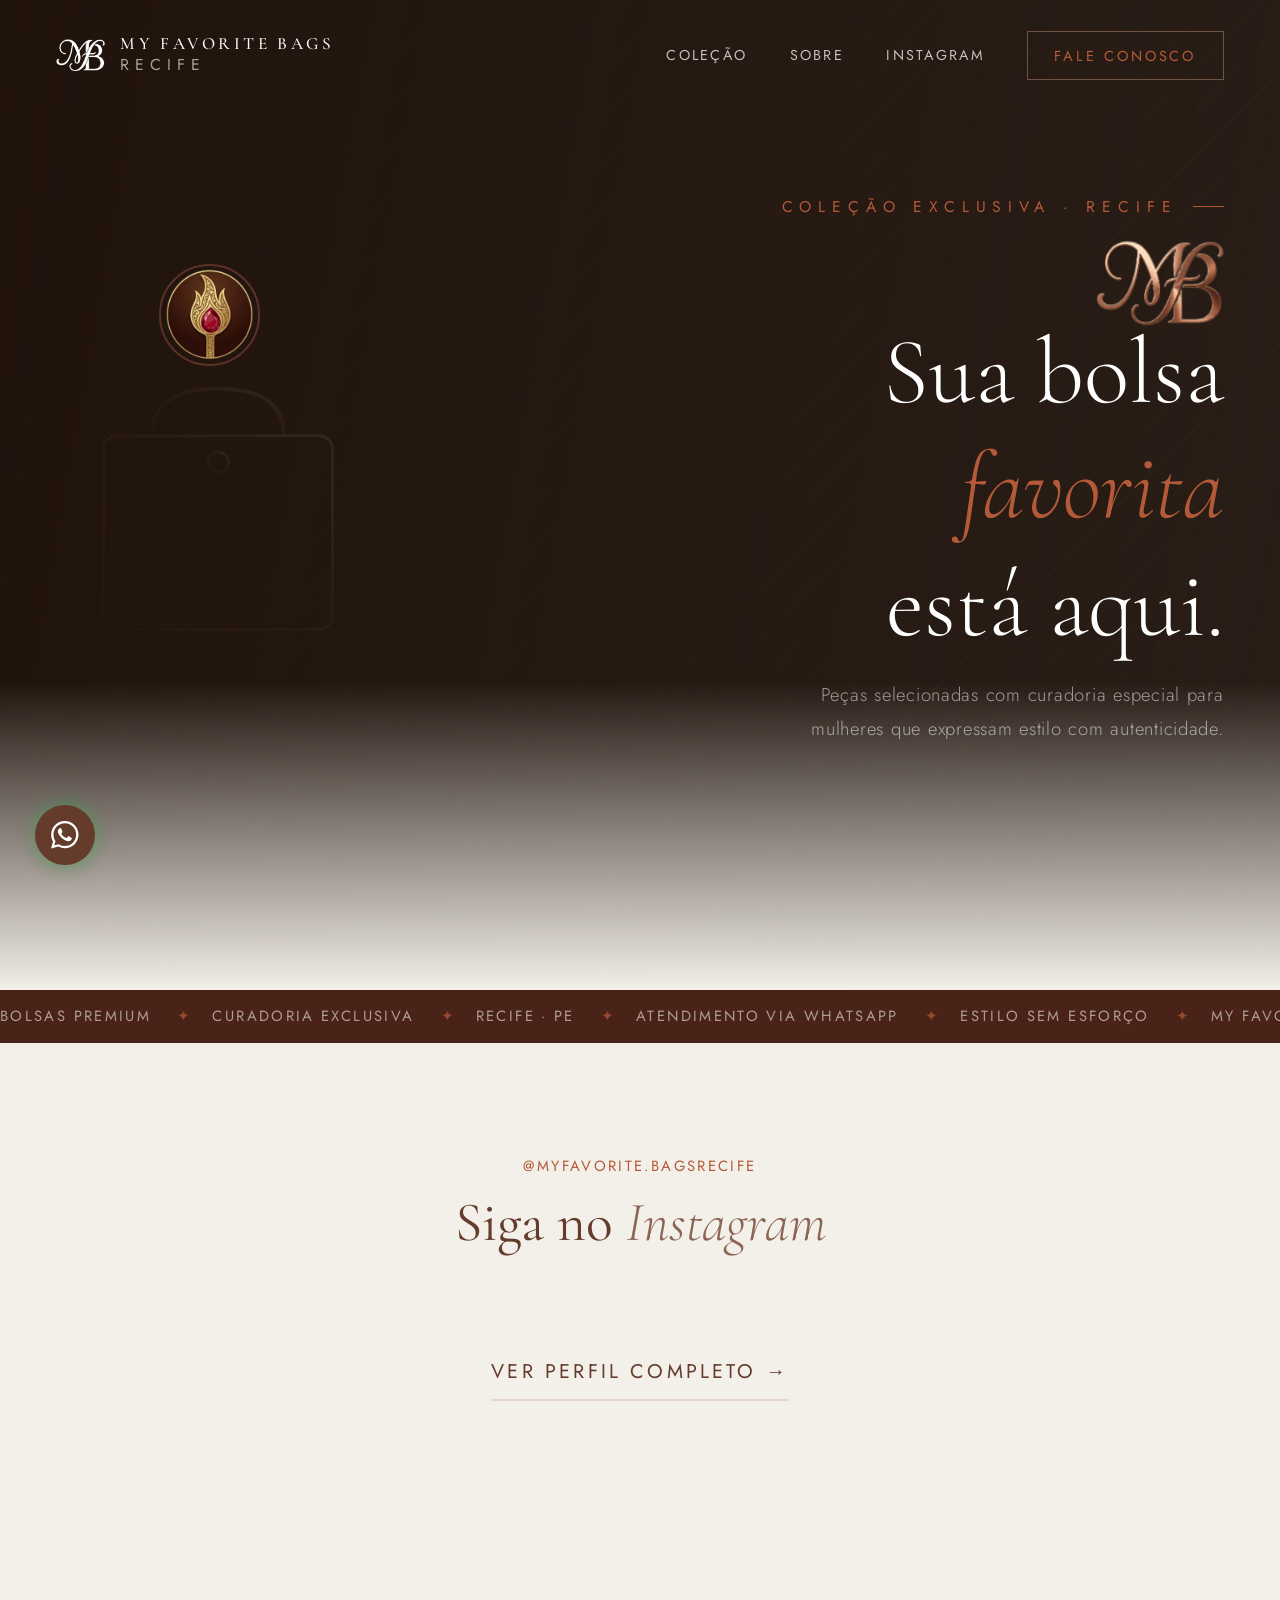
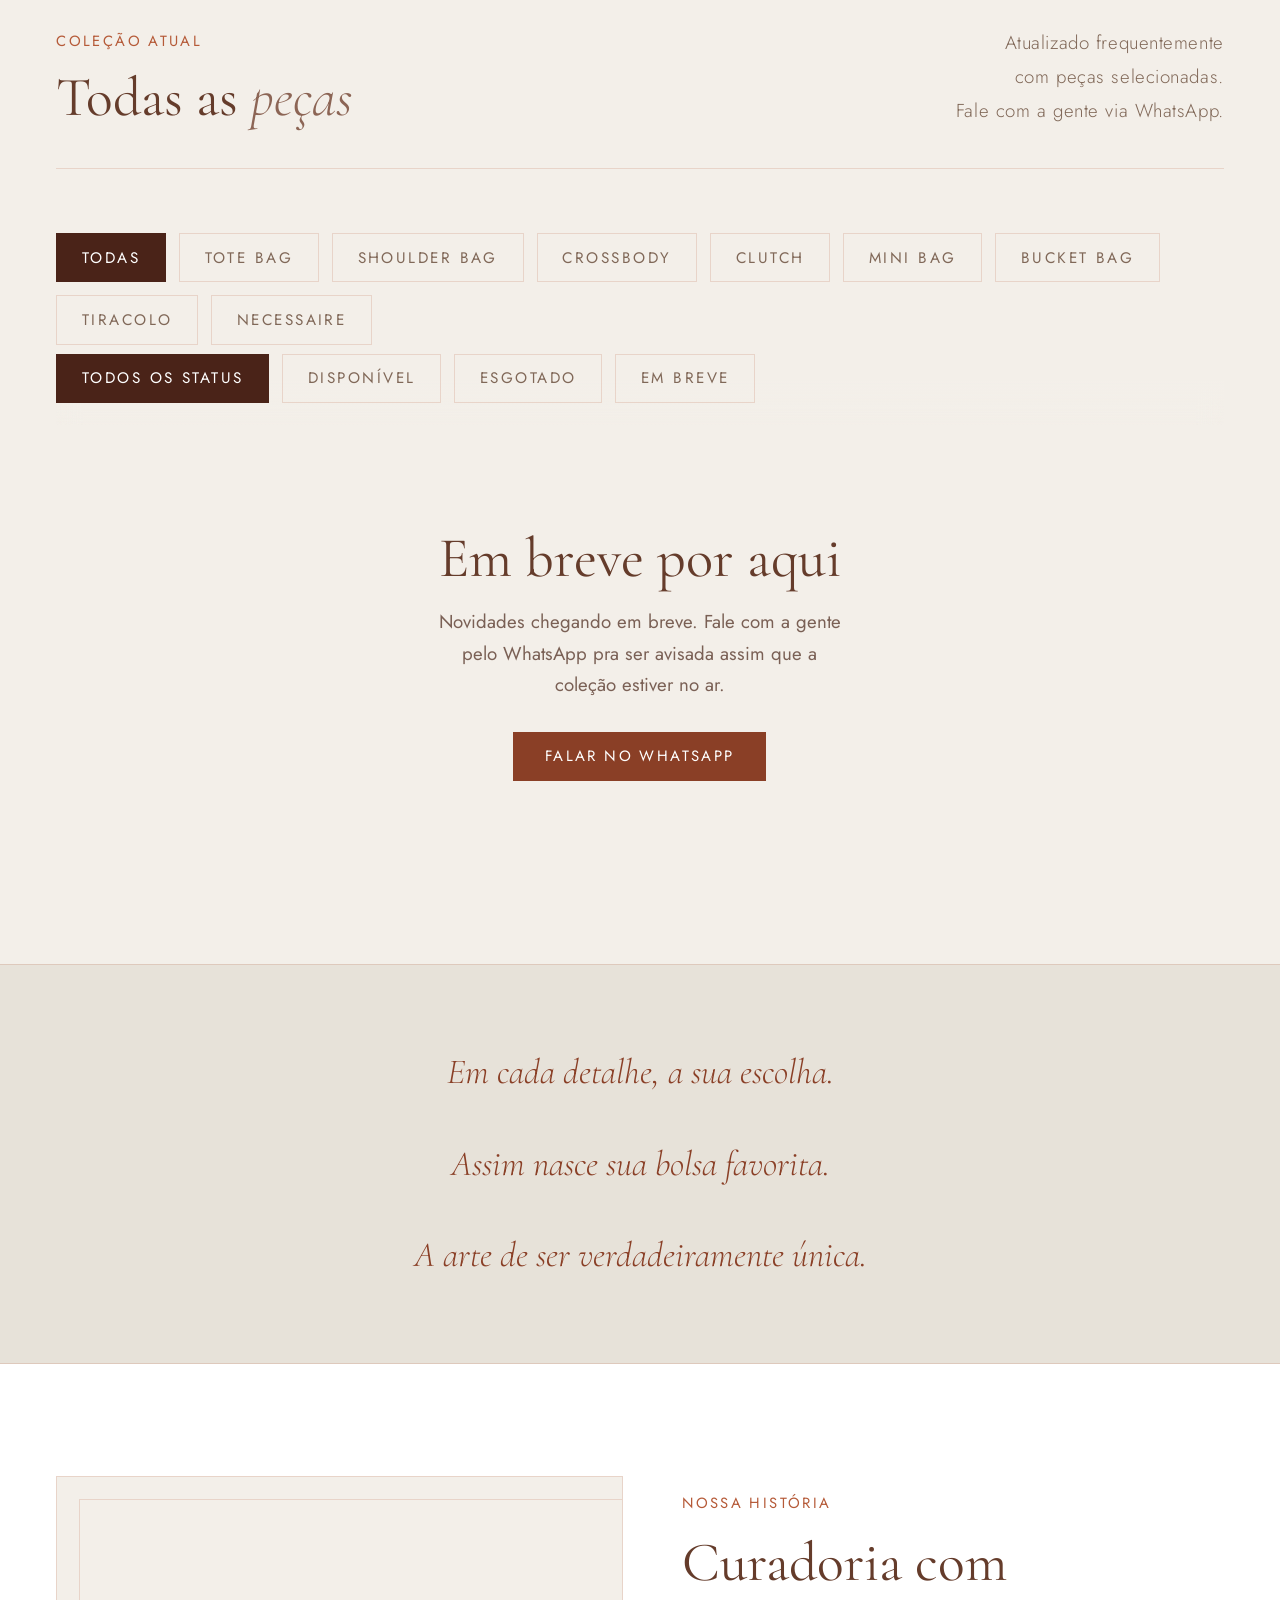
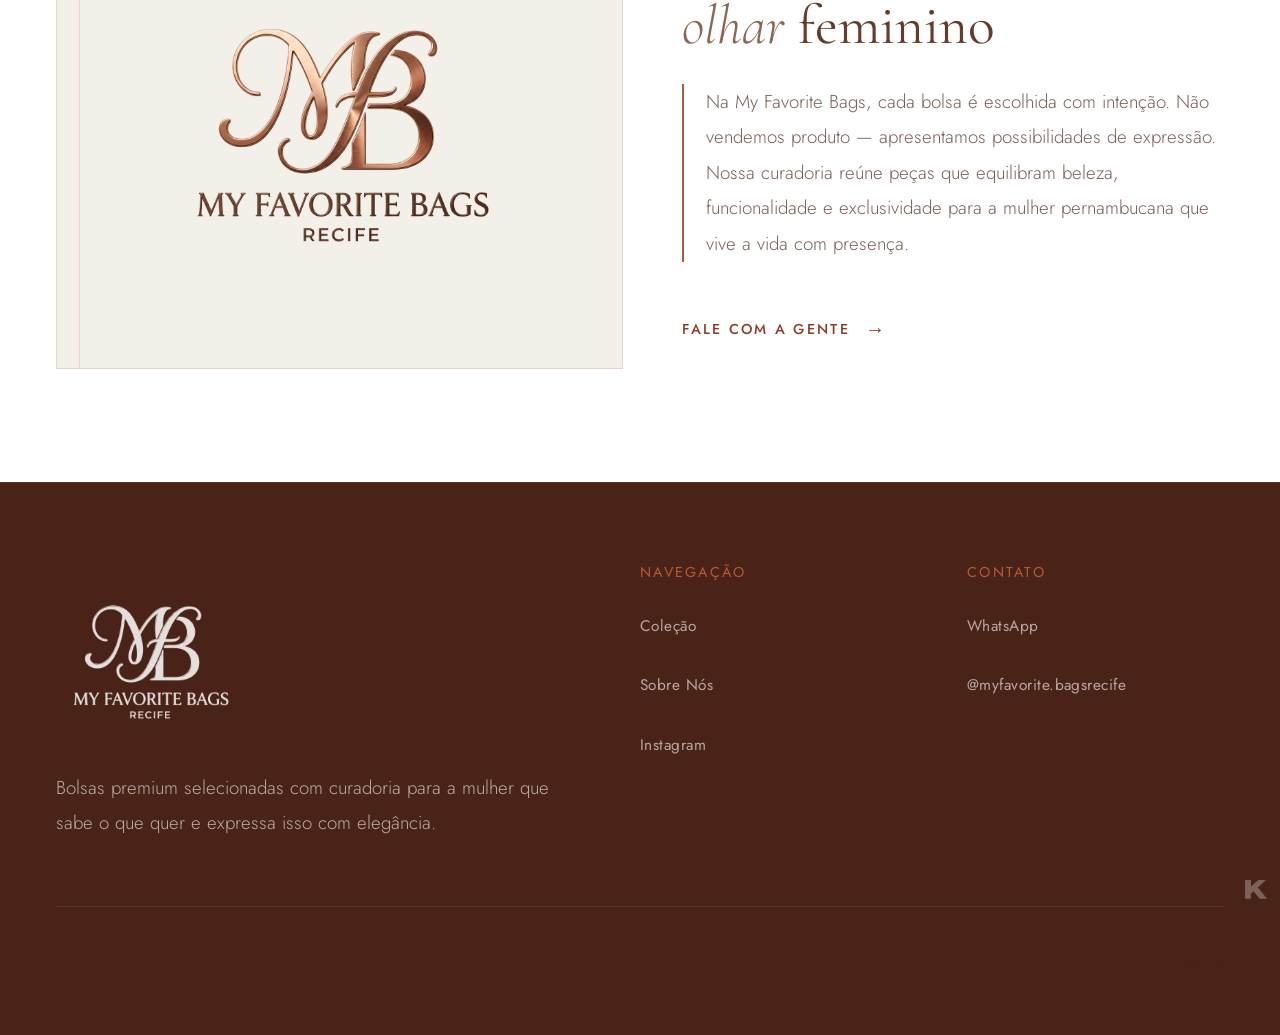
==== commit 68ae0205: "Atualiza o site" ====
--- a/index.html
+++ b/index.html
@@ -517,11 +517,9 @@
 .pcard-float:not(.dragging) .pcard-img { transition:transform .55s var(--ease); }
 .pcard-float.dragging .pcard-img { transition:none; }
 
-@media (prefers-reduced-motion:no-preference) {
-  .pcard-float:not(.dragging) .pcard-img { animation:bagFloat 5.5s ease-in-out infinite; }
-  .prow > .pcard:nth-child(2) .pcard-float:not(.dragging) .pcard-img { animation-delay:-2.75s; }
-  .pcard-visual > img, .pcard-visual > svg { animation:itemShake 10s ease-in-out infinite; animation-delay:var(--shake-delay, 0s); }
-}
+.pcard-float:not(.dragging) .pcard-img { animation:bagFloat 5.5s ease-in-out infinite; }
+.prow > .pcard:nth-child(2) .pcard-float:not(.dragging) .pcard-img { animation-delay:-2.75s; }
+.pcard-visual > img, .pcard-visual > svg { animation:itemShake 10s ease-in-out infinite; animation-delay:var(--shake-delay, 0s); }
 @keyframes bagFloat {
   0%, 100% { transform:translateY(0); }
   50%      { transform:translateY(-14px); }
@@ -1830,6 +1828,7 @@
 <script src="data/products-bags.js"></script>
 <script src="js/supabase-client.js"></script>
 <script src="js/cursor.js"></script>
+<script src="js/page-transition.js"></script>
 <script src="js/catalog-admin.js"></script>
 <script>
 // ─── CONSTANTS ────────────────────────────────────────────────────────────────
@@ -4008,6 +4007,7 @@
 
 function showToast(msg) {
   const t = document.createElement('div');
+  t.className = 'site-toast';
   t.style.cssText = 'position:fixed;bottom:80px;left:50%;transform:translateX(-50%);background:#2A1F18;color:#fff;padding:10px 20px;border-radius:8px;font-size:13.6px;font-family:"Jost",sans-serif;z-index:9999;opacity:0;transition:opacity .3s;white-space:nowrap;';
   t.textContent = msg;
   document.body.appendChild(t);
--- a/css/nav.css
+++ b/css/nav.css
@@ -251,3 +251,26 @@
   .nav-words-main { font-size:.85rem; }
   .nav-words-sub { font-size:.8125rem; }
 }
+
+/* ─── CORTINA DE TRANSIÇÃO ENTRE SITES (Bags ⇄ Looks ⇄ Match) ───────────────
+   Compartilhada pelas três páginas — ver js/page-transition.js. Começa
+   fora da tela (por cima), desce cobrindo tudo ao sair de uma página, e
+   na página seguinte continua descendo e sai por baixo, revelando o
+   conteúdo novo. */
+.page-curtain {
+  position:fixed; inset:0; z-index:99999;
+  background:#2A1F18;
+  transform:translateY(-100%);
+  transition:transform .6s cubic-bezier(.65,0,.35,1);
+  pointer-events:none;
+  will-change:transform;
+}
+.page-curtain.is-closing,
+.page-curtain.is-closed {
+  transform:translateY(0);
+}
+.page-curtain.is-closed { transition:none; }
+.page-curtain.is-opening {
+  transform:translateY(100%);
+}
+html.reduce-motion .page-curtain { display:none !important; }
--- a/css/admin-image-manager.css
+++ b/css/admin-image-manager.css
@@ -381,15 +381,13 @@
   .pim-confirm-actions { grid-template-columns:1fr; }
 }
 
-@media(prefers-reduced-motion:reduce) {
-  .admin-panel,
-  .pim-overlay,
-  .pim-dialog,
-  .atab,
-  .aabtn,
-  .admin-image-btn,
-  .pim-btn { transition-duration:.01ms !important; }
-}
+html.reduce-motion .admin-panel,
+html.reduce-motion .pim-overlay,
+html.reduce-motion .pim-dialog,
+html.reduce-motion .atab,
+html.reduce-motion .aabtn,
+html.reduce-motion .admin-image-btn,
+html.reduce-motion .pim-btn { transition-duration:.01ms !important; }
 
 /* CRUD de bolsas */
 .crud-create {
--- a/css/interface-polish.css
+++ b/css/interface-polish.css
@@ -179,33 +179,47 @@
   .page-match .m-config-navbtn { width:min(100%, 250px); }
 }
 
-@media(prefers-reduced-motion:reduce) {
-  html { scroll-behavior:auto !important; }
-  *, *::before, *::after {
-    animation-duration:.01ms !important;
-    animation-iteration-count:1 !important;
-    transition-duration:.01ms !important;
-    scroll-behavior:auto !important;
-  }
-  .reveal, .reveal.vis {
-    opacity:1 !important;
-    transform:none !important;
-    filter:none !important;
-  }
-  /* A faixa de texto corrido (marquee) é puramente decorativa e de baixa
-     intensidade — mantém o movimento mesmo com "reduzir movimento" ativado,
-     restaurando o comportamento original do site. */
-  .m-track {
-    animation-duration:26s !important;
-    animation-iteration-count:infinite !important;
-  }
-  /* Botão flutuante do My Favorite Match — mesma lógica: decorativo e
-     discreto, mantém a animação original mesmo com "reduzir movimento". */
-  #matchHeroBtn::before { animation-duration:2.6s !important; animation-iteration-count:infinite !important; }
-  #matchHeroBtn .mhb-visual { animation-duration:13s !important; animation-iteration-count:infinite !important; }
-  #matchHeroBtn .mhb-visual::after { animation-duration:17s !important; animation-iteration-count:infinite !important; }
-  #matchHeroBtn img {
-    animation-duration:10.5s, 7.8s, 15s !important;
-    animation-iteration-count:infinite, infinite, infinite !important;
-  }
-}
+/* ─── Redução de movimento — SOMENTE por conexão fraca ─────────────────────
+   Por padrão todas as animações do site ficam ligadas, mesmo se o sistema
+   operacional do visitante estiver com "reduzir movimento" ativado (não
+   usamos mais a media query prefers-reduced-motion). Em vez disso, um
+   pequeno script em js/cursor.js detecta conexão ruim (Network Information
+   API — Save-Data ligado, ou modo 2G/slow-2g) e adiciona a classe
+   `reduce-motion` na tag <html>. Só nesse caso as animações são reduzidas.
+   Navegadores sem suporte a essa API (ex: Safari) simplesmente nunca ganham
+   a classe e continuam com tudo animado normalmente. ────────────────────── */
+html.reduce-motion { scroll-behavior:auto !important; }
+html.reduce-motion *,
+html.reduce-motion *::before,
+html.reduce-motion *::after {
+  animation-duration:.01ms !important;
+  animation-iteration-count:1 !important;
+  transition-duration:.01ms !important;
+  scroll-behavior:auto !important;
+}
+html.reduce-motion .reveal,
+html.reduce-motion .reveal.vis {
+  opacity:1 !important;
+  transform:none !important;
+  filter:none !important;
+}
+/* Mesmo em modo de conexão fraca, mantemos ligadas as animações decorativas
+   mais leves e os feedbacks essenciais de interface (não pesam nada — são
+   só CSS — mas ajudam a manter a marca com a mesma cara). */
+html.reduce-motion .m-track {
+  animation-duration:26s !important;
+  animation-iteration-count:infinite !important;
+}
+html.reduce-motion #matchHeroBtn::before { animation-duration:2.6s !important; animation-iteration-count:infinite !important; }
+html.reduce-motion #matchHeroBtn .mhb-visual { animation-duration:13s !important; animation-iteration-count:infinite !important; }
+html.reduce-motion #matchHeroBtn .mhb-visual::after { animation-duration:17s !important; animation-iteration-count:infinite !important; }
+html.reduce-motion #matchHeroBtn img {
+  animation-duration:10.5s, 7.8s, 15s !important;
+  animation-iteration-count:infinite, infinite, infinite !important;
+}
+html.reduce-motion nav {
+  transition-duration:.5s, .4s, .5s !important;
+}
+html.reduce-motion .site-toast {
+  transition-duration:.3s !important;
+}
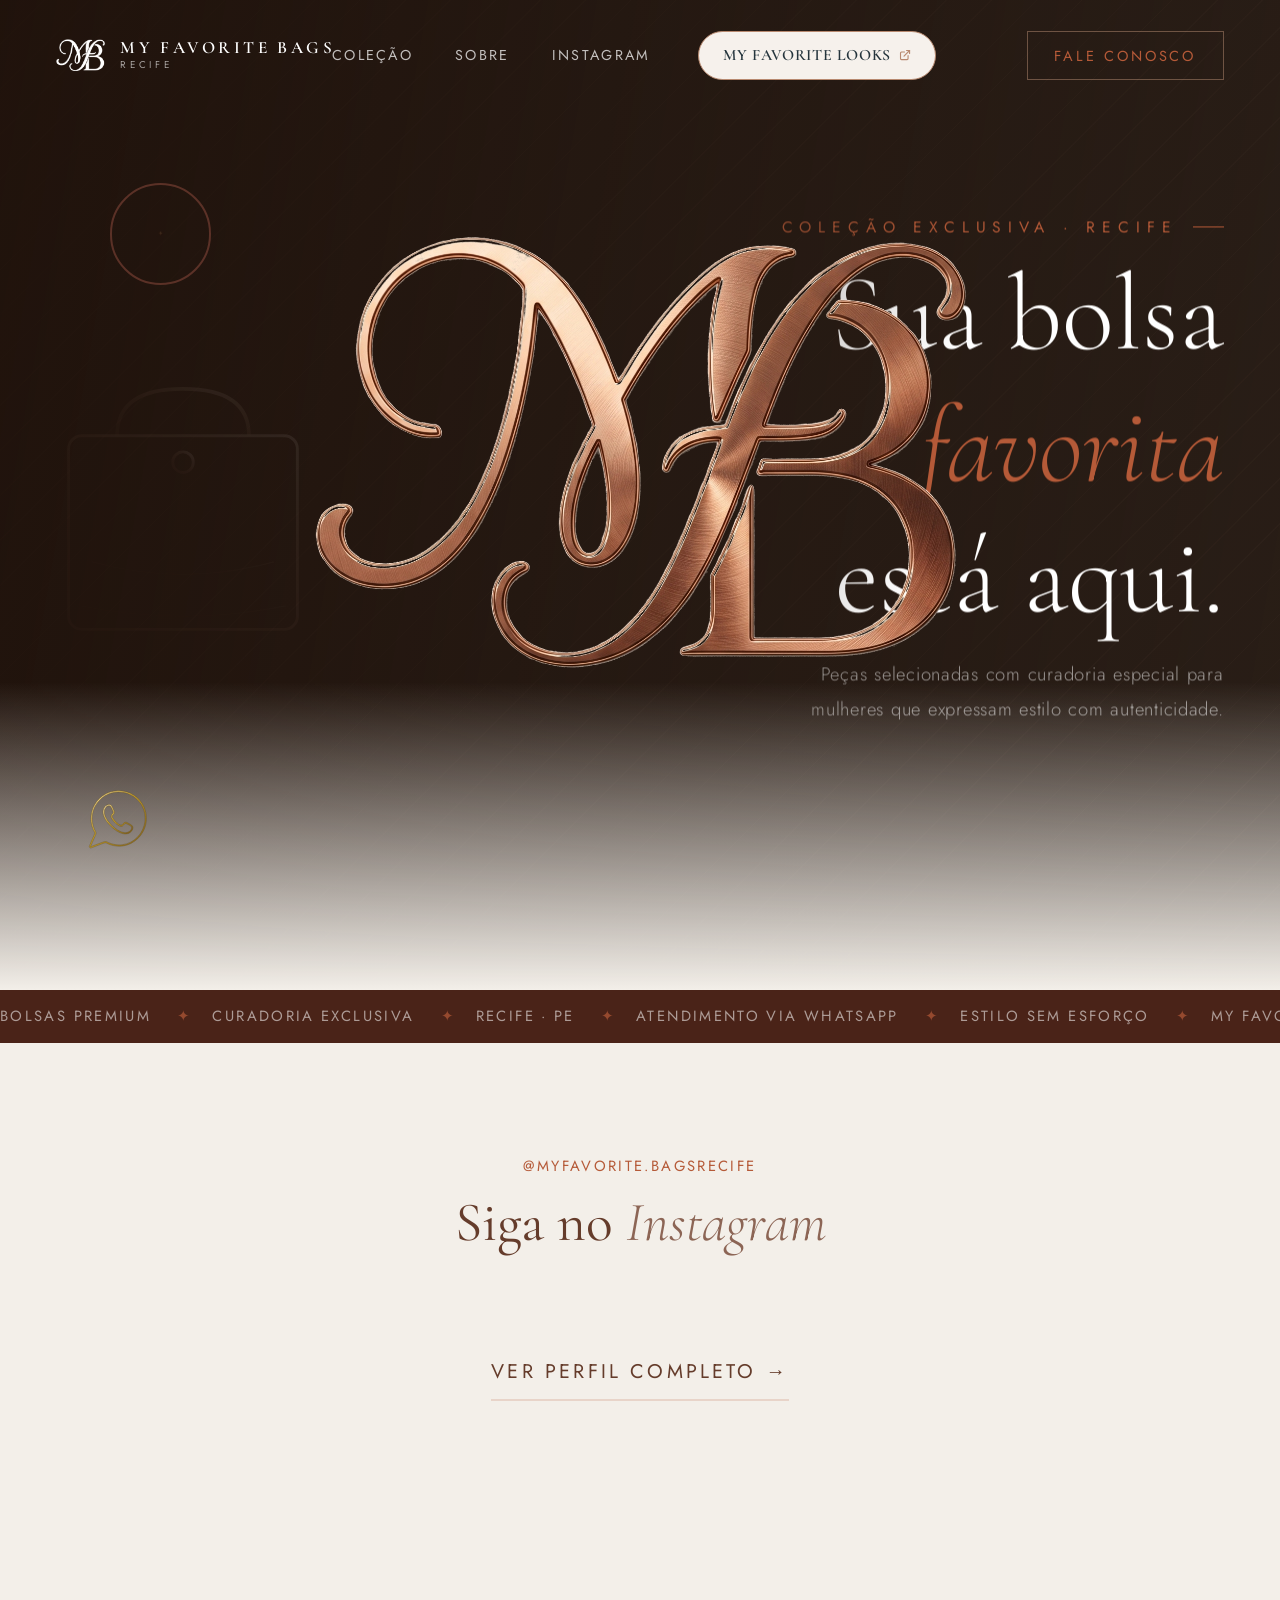
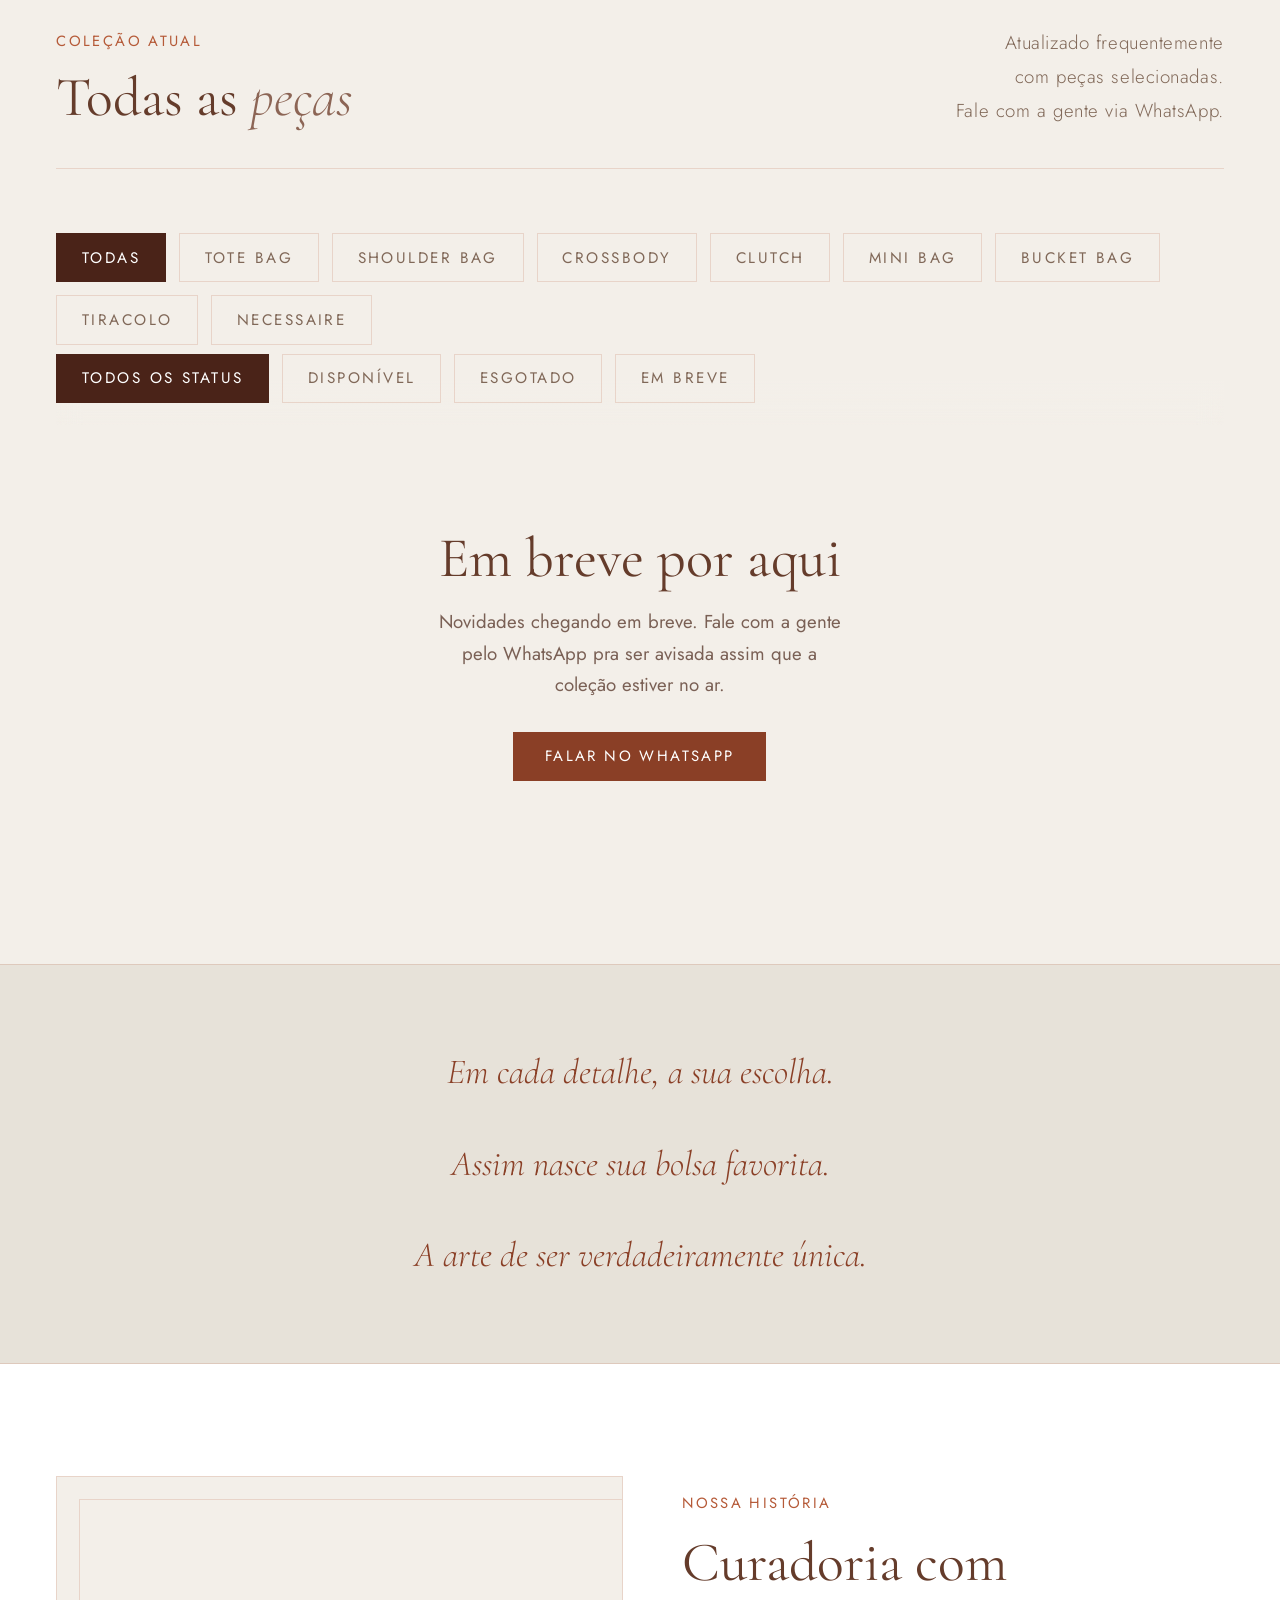
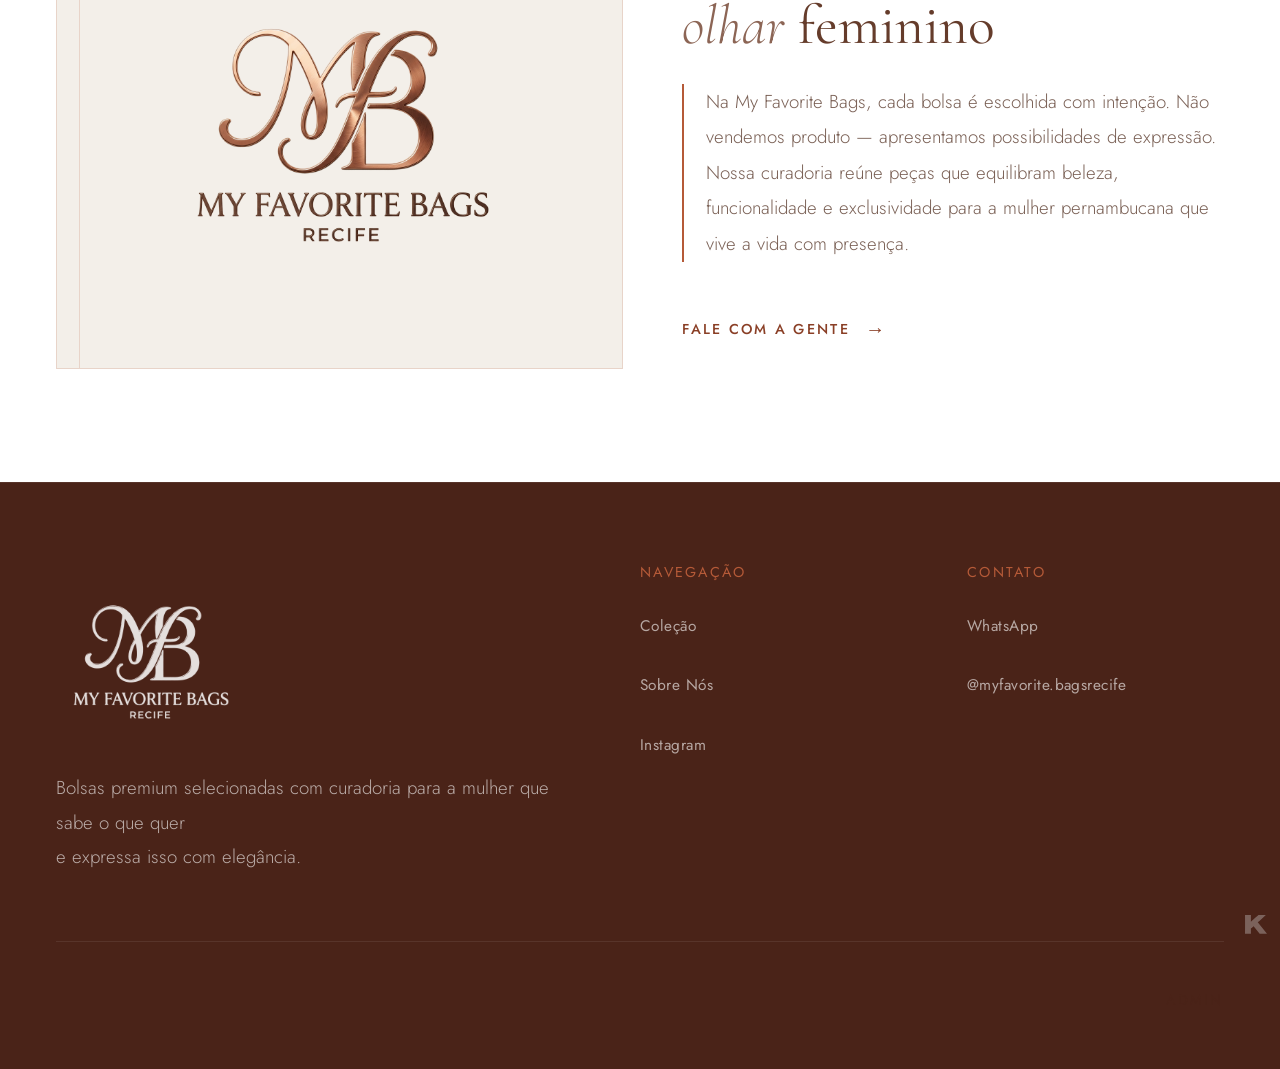
==== commit f0b69650: "Atualiza o site" ====
--- a/index.html
+++ b/index.html
@@ -63,8 +63,9 @@
   --radius-md:   8px;
   --radius-lg:   12px;
   --radius-pill: 999px;
-  --wa-bg: #653C2B;
-  --wa-shadow-rgb: 101,60,43;
+  --wa-bg: rgba(247,245,242,.16);
+  --wa-shadow-rgb: 247,245,242;
+  --wa-icon-color: #9C7A34; /* dourado envelhecido — mesmo tom usado no Looks */
 
   /* Cores dos modais do admin (compartilhados via js/catalog-admin.js) */
   --modal-backdrop-rgb: 42,31,24;
@@ -93,6 +94,7 @@
   position:relative; height:100vh; min-height:600px;
   overflow:hidden;
   background:var(--rose-deep);
+  max-width:1400px; margin-left:auto; margin-right:auto;
 }
 /* Slides */
 .hero-slide {
@@ -101,7 +103,6 @@
   will-change:opacity;
 }
 .hero-slide.active { opacity:1; }
-
 /* Clean dark warm tones — no heavy gradients */
 .hs1 { background:linear-gradient(160deg, #3E2318 0%, #2A1610 100%); }
 .hs2 { background:linear-gradient(160deg, #2C1A10 0%, #1E1009 100%); }
@@ -133,17 +134,29 @@
 
 /* Right decorative bag silhouette */
 .hero-deco {
-  position:absolute; left:5%; top:50%; transform:translateY(-50%) scaleX(-1);
+  /* left aqui é só um fallback estático pro instante antes do JS rodar —
+     a posição real (centralizada com .nav-logo, o bloco logo+nome do
+     cabeçalho) é calculada e aplicada por positionHeroDeco(). */
+  position:absolute; left:calc(max(var(--page-gutter), (100vw - 1400px) / 2) - 30px);
+  top:50%; transform:translateY(-50%) scaleX(-1);
   width:280px; height:320px; opacity:.08;
   pointer-events:none;
 }
 
 /* ─── MY FAVORITE MATCH — botão flutuante animado e arrastável ────────── */
+/* Amplitude do flutuar controlada por --float-amp (custom property, default 1),
+   recalculada no scroll via updateMatchFloatAmp() — ver função no fim do arquivo.
+   Perto do hero fica sutil; a medida que desce a página, a curva com duas
+   assíntotas verticais (subida, descida, subida rápida) aumenta bastante a
+   amplitude, então o botão passa a flutuar muito mais. */
+/* Movimento contínuo o ciclo inteiro (sem trechos parados): sobe-e-vai-pra-
+   esquerda, volta ao centro, desce-e-vai-pra-direita, volta ao centro. */
 @keyframes matchFloat {
-  0%, 18%, 42%, 100% { transform:translateY(0) rotate(0) scale(1); }
-  22% { transform:translateY(-3px) rotate(-1.2deg) scale(1.025); }
-  26% { transform:translateY(0) rotate(1deg) scale(1.01); }
-  30% { transform:translateY(-2px) rotate(0) scale(1.018); }
+  0%   { transform:translate(0,0) rotate(0) scale(1); }
+  25%  { transform:translate(calc(-1 * var(--float-amp-x-px,30px)), calc(-1 * var(--float-amp-px,60px))) rotate(calc(-1.2deg * var(--float-amp,1))) scale(calc(1 + 0.025 * var(--float-amp,1))); }
+  50%  { transform:translate(0,0) rotate(0) scale(1); }
+  75%  { transform:translate(var(--float-amp-x-px,30px), calc(-0.667 * var(--float-amp-px,60px))) rotate(calc(1deg * var(--float-amp,1))) scale(calc(1 + 0.018 * var(--float-amp,1))); }
+  100% { transform:translate(0,0) rotate(0) scale(1); }
 }
 @keyframes matchGlow {
   0%, 100% { filter:drop-shadow(0 8px 20px rgba(139,74,60,.28)); }
@@ -164,15 +177,17 @@
   100% { transform:scale(1.55); opacity:0; }
 }
 @keyframes matchOpacityPulse {
-  0%, 80%, 100% { opacity:1; }
-  90% { opacity:.55; }
+  0%, 86.67%, 100% { opacity:1; }
+  93.33% { opacity:.55; }
 }
 @keyframes matchGoldGlow {
   0%, 76.92%, 100% { box-shadow:0 0 0 0 rgba(212,175,55,0); }
   88.46% { box-shadow:0 0 28px 10px rgba(212,175,55,.65); }
 }
 #matchHeroBtn {
-  position:absolute; z-index:6;
+  /* Fixo em relação à tela (igual ao .wa-float do WhatsApp) — calculado uma
+     única vez na carga da página, sem recalcular no resize e sem arrastar. */
+  position:fixed; z-index:250;
   width:92px; height:92px;
   display:flex; align-items:center; justify-content:center;
   cursor:grab; text-decoration:none;
@@ -200,12 +215,24 @@
 #matchHeroBtn.dragging::before { animation:none; opacity:0; }
 #matchHeroBtn.dragging .mhb-visual { animation:none; box-shadow:none; }
 #matchHeroBtn:hover { transform:scale(1.06); }
+/* Camada de fundo (brilho dourado + reflexo de vidro) — SEPARADA do ícone
+   (.mhb-icon-scale, irmã dela, ver abaixo), não mais mãe/filha. Assim o
+   overflow:hidden que mantém o brilho/reflexo circulares não prende mais o
+   ícone quando ele flutua pra fora do círculo original. */
 .mhb-visual {
   position:absolute; inset:0;
   border-radius:50%;
   overflow:hidden;
+  animation:matchGoldGlow 13s 1.1s ease-in-out infinite;
+}
+/* Camada do ícone — irmã de .mhb-visual, sobreposta a ela (mesma área),
+   sem overflow:hidden, pra poder flutuar livremente pra fora do círculo.
+   A escala (proximidade do mouse) é controlada por JS aqui, sem conflitar
+   com o matchFloat (que anima "transform" no <img> por dentro dela). */
+.mhb-icon-scale {
+  position:absolute; inset:0;
   display:flex; align-items:center; justify-content:center;
-  animation:matchGoldGlow 13s 1.1s ease-in-out infinite;
+  transform-origin:center;
 }
 .mhb-visual::after {
   content:'';
@@ -221,7 +248,23 @@
 #matchHeroBtn img {
   width:100%; height:100%; object-fit:contain; display:block;
   pointer-events:none; -webkit-user-drag:none;
-  animation:matchFloat 10.5s 1.2s ease-in-out infinite, matchGlow 7.8s ease-in-out infinite, matchOpacityPulse 15s 2.2s ease-in-out infinite;
+  /* Recorte circular na própria imagem (não no container): assim ele viaja
+     junto quando o ícone flutua pra fora do círculo original, em vez de
+     ficar preso — e também some o "quadrado cinza" do placeholder de
+     carregamento/ícone quebrado, que sem isso aparecia sem recorte enquanto
+     a imagem ainda não tinha decodificado. */
+  border-radius:50%;
+  overflow:hidden;
+  /* Opacidade e escala são controladas por JS (respiração + proximidade do
+     mouse, só no desktop — ver initMatchBtnOpacity). O brilho (matchGlow)
+     fica ligado em qualquer tela; a flutuação (matchFloat) só no desktop,
+     ver media query logo abaixo. */
+  animation:matchGlow 7.8s ease-in-out infinite;
+}
+@media(min-width:769px) {
+  #matchHeroBtn img {
+    animation:matchFloat 10.5s 1.2s ease-in-out infinite, matchGlow 7.8s ease-in-out infinite;
+  }
 }
 #matchHeroBtn.dragging img { animation-play-state:paused; }
 #matchHeroBtn .mhb-tip {
@@ -240,7 +283,30 @@
 .hero-content {
   position:absolute; right:7%; top:50%; transform:translateY(-50%);
   max-width:560px; text-align:right;
-}
+  animation:heroFloat 7s ease-in-out infinite, heroGlow 7s ease-in-out infinite, heroMaskSweep 9s ease-in-out infinite;
+  -webkit-mask-image:linear-gradient(100deg, rgba(0,0,0,.5) 0%, rgba(0,0,0,1) 22%, rgba(0,0,0,1) 78%, rgba(0,0,0,.5) 100%);
+  mask-image:linear-gradient(100deg, rgba(0,0,0,.5) 0%, rgba(0,0,0,1) 22%, rgba(0,0,0,1) 78%, rgba(0,0,0,.5) 100%);
+  -webkit-mask-size:260% 100%; mask-size:260% 100%;
+  -webkit-mask-position:0% 0; mask-position:0% 0;
+}
+/* Flutuação discreta + variação sutil de luz no conjunto de textos/logo do
+   hero (eyebrow, logo, título, subtítulo) — igual em desktop e mobile,
+   já que é o mesmo bloco .hero-content nos dois casos. A máscara de
+   gradiente (heroMaskSweep) varia a opacidade só dos pixels reais do
+   texto/logo, sem criar nenhuma camada/contorno retangular por cima. */
+@keyframes heroFloat {
+  0%,100% { transform:translateY(-50%); }
+  50%     { transform:translateY(calc(-50% - 7px)); }
+}
+@keyframes heroGlow {
+  0%,100% { filter:brightness(1); }
+  50%     { filter:brightness(1.09); }
+}
+@keyframes heroMaskSweep {
+  0%,100% { -webkit-mask-position:0% 0; mask-position:0% 0; }
+  50%     { -webkit-mask-position:100% 0; mask-position:100% 0; }
+}
+html.reduce-motion .hero-content { animation:none; -webkit-mask-image:none; mask-image:none; }
 .hero-eyebrow {
   display:flex; align-items:center; justify-content:flex-end; gap:14px;
   font-size:12px; letter-spacing:.16em; text-transform:uppercase;
@@ -258,7 +324,7 @@
 }
 .hero-title {
   font-family:'Cormorant Garamond',serif;
-  font-size:clamp(52px,6.2vw,86px);
+  font-size:clamp(60px,7.2vw,100px);
   font-weight:300; line-height:.96;
   color:#fff; margin-bottom:24px;
   opacity:0; animation:fadeUp 1s .5s var(--ease) forwards;
@@ -516,7 +582,6 @@
 .pcard-float.snapping { transition:transform .45s cubic-bezier(.22,.68,0,1.2); }
 .pcard-float:not(.dragging) .pcard-img { transition:transform .55s var(--ease); }
 .pcard-float.dragging .pcard-img { transition:none; }
-
 .pcard-float:not(.dragging) .pcard-img { animation:bagFloat 5.5s ease-in-out infinite; }
 .prow > .pcard:nth-child(2) .pcard-float:not(.dragging) .pcard-img { animation-delay:-2.75s; }
 .pcard-visual > img, .pcard-visual > svg { animation:itemShake 10s ease-in-out infinite; animation-delay:var(--shake-delay, 0s); }
@@ -546,7 +611,6 @@
   95% { transform:rotate(-1.5deg); }
   96%, 100% { transform:rotate(0deg); }
 }
-
 /* Desktop: cards grandes, bolsa flutuante ao lado da descrição fixa.
    Item da coluna esquerda: descrição fica à ESQUERDA (row-reverse).
    Item da coluna direita: descrição fica à DIREITA (row normal). */
@@ -558,7 +622,6 @@
   .pcard-img { aspect-ratio:1/1; margin-bottom:0; }
   .pcard-info { flex:1 1 auto; }
 }
-
 /* Mobile/tablet: bolsa flutuante em cima, descrição embaixo (como já era).
    align-items:end alinha as duas colunas da dupla pela base (o botão de
    comprar fica sempre na mesma linha, mesmo com fotos de tamanhos diferentes) */
@@ -725,6 +788,11 @@
 }
 .admin-trig:hover { color:rgba(255,255,255,.35); }
 
+/* Gesto oculto (toque longo + 2 toques) na logo do rodapé — substitui o
+   botão Admin no mobile, onde ele fica escondido (display:none). */
+.foot-logo-row { -webkit-touch-callout:none; -webkit-user-select:none; user-select:none; touch-action:manipulation; }
+@media(max-width:768px){ .admin-trig { display:none; } }
+
 .admin-ov {
   display:none; position:fixed; inset:0; z-index:1000;
   background:rgba(42,22,12,.92);
@@ -734,16 +802,16 @@
 .admin-ov.open { display:flex; }
 .admin-ov.visible { opacity:1; }
 .admin-panel {
-  background:var(--bg); width:60vw;
-  max-width:96vw; min-width:900px; height:80vh; max-height:86vh;
+  background:var(--bg);
+  width:min(56.25rem, calc(100vw - 1rem));
+  max-width:calc(100vw - 1rem);
+  height:min(80svh, 44rem);
+  max-height:86svh;
   display:flex; flex-direction:column;
   overflow:hidden;
   transform:translateY(18px) scale(.97);
   transition:transform .35s cubic-bezier(.22,.68,0,1.2), opacity .35s ease;
   opacity:0;
-}
-@media(max-width:1000px){
-  .admin-panel { width:96vw; min-width:0; }
 }
 .admin-ov.visible .admin-panel { transform:translateY(0) scale(1); opacity:1; }
 .admin-hd {
@@ -839,6 +907,9 @@
   font-size:12.5px; letter-spacing:.06em; text-transform:uppercase;
   padding:3px 8px; border-radius:999px;
 }
+.gal-badge-format { font-weight:700; }
+.gal-badge-png  { background:#5B7A9D; }
+.gal-badge-webp { background:#1a7a3e; }
 .gal-card-name { font-size:12.5px; color:var(--text-muted); overflow:hidden; text-overflow:ellipsis; white-space:nowrap; }
 .gal-card-actions { display:flex; gap:6px; justify-content:center; }
 .gal-card-actions button {
@@ -848,6 +919,38 @@
 }
 .gal-card-actions button:hover { border-color:var(--rose-dark); background:rgba(139,74,60,.06); }
 .gal-card-actions button img { width:15px; height:15px; object-fit:contain; }
+
+/* "+" no canto da foto — manda direto pro CRUD Bolsas */
+.gal-add-btn {
+  position:absolute; right:6px; bottom:6px; z-index:2;
+  width:26px; height:26px; border-radius:50%; border:none;
+  background:#653C2B; cursor:pointer;
+  display:flex; align-items:center; justify-content:center;
+  box-shadow:0 3px 8px rgba(0,0,0,.25);
+  transition:background .2s, transform .15s;
+}
+.gal-add-btn:hover { background:#8A5340; transform:scale(1.08); }
+
+/* Fotos já sem fundo flutuam suavemente na galeria, igual às bolsas do
+   catálogo público — reforça visualmente que estão prontas pro catálogo. */
+.gal-img-float { animation:bagFloat 5.5s ease-in-out infinite; }
+html.reduce-motion .gal-img-float { animation:none; }
+
+/* Halo de proximidade (desktop/mouse): os elementos ao redor da foto nascem
+   discretos e ganham opacidade conforme o cursor se aproxima — controlado
+   via JS (ver initGalleryProximity), que ajusta --gal-proximity por card.
+   No toque (mobile), a opacidade é controlada por classe (.gal-card-active)
+   ao tocar na foto, não por proximidade. */
+.gal-card-actions, .gal-card-name, .gal-badge {
+  opacity:var(--gal-proximity, .4);
+  transition:opacity .15s ease;
+}
+@media (hover:none) and (pointer:coarse) {
+  .gal-card-actions, .gal-card-name, .gal-badge { opacity:.4; }
+  .gal-card.gal-card-active .gal-card-actions,
+  .gal-card.gal-card-active .gal-card-name,
+  .gal-card.gal-card-active .gal-badge { opacity:1; transition:opacity .25s ease; }
+}
 .apane { display:none; }
 #favBanner img { transition: opacity 0.5s ease; }
 .fav-slide-fade { animation: favFade 0.5s ease; }
@@ -982,6 +1085,15 @@
   .h-scroll { display:none; }
   .frow { grid-template-columns:1fr; }
   .admin-bd { padding:24px 20px; }
+
+  /* Rodapé mobile enxuto: mantém marca, um link de contato e copyright;
+     esconde colunas de navegação/contato redundantes com a bottom nav
+     mobile (#mobileBottomNav) já implementada. */
+  footer { padding:40px 6% 28px; }
+  .foot-top { padding-bottom:0; border-bottom:none; margin-bottom:16px; gap:0; }
+  .foot-top > div:nth-child(2),
+  .foot-top > div:nth-child(3) { display:none; }
+  .foot-body { display:none; }
 }
 
 /* ── RESPONSIVE COMPLETE ─────────────────────────────────────── */
@@ -1010,7 +1122,7 @@
 /* Tablet portrait */
 @media(max-width:820px){
   .pgrid { grid-template-columns:repeat(2,1fr); gap:24px 16px; }
-  .hero-title { font-size: clamp(42px,10vw,68px); }
+  .hero-title { font-size: clamp(48px,11.5vw,78px); }
   .hero-sub { font-size:12px; max-width:90%; }
   .catalog { padding:64px 5% 72px; }
   .cat-head { flex-direction:column; align-items:flex-start; gap:12px; }
@@ -1034,13 +1146,12 @@
   .nav-words-main { font-size:13px; letter-spacing:.14em; }
   
   .hero-content { right:5%; max-width:95%; }
-  .hero-title { font-size:clamp(38px,11vw,60px); }
+  .hero-title { font-size:clamp(44px,12.6vw,69px); }
   .hero-sub { display:none; }
   .hero-btn { margin-top:8px; }
 
   .pgrid { grid-template-columns:1fr 1fr; gap:16px 10px; }
   .pname { font-size:16px; }
-  .pprice { font-size:15px; }
   .pcat { font-size:13px; }
   .pwa { font-size:12px; letter-spacing:.12em; padding:10px 8px; }
   .pwa svg { display:none; }
@@ -1055,43 +1166,56 @@
   .insta-grid .ithumb:nth-child(3),
   .insta-grid .ithumb:nth-child(4),
   .insta-grid .ithumb:nth-child(5) { display:none; }
-  
-  .admin-trig { bottom:20px; left:20px; }
-  
+
   body { cursor:auto; }
   .cursor,.cursor-ring,.trail-dot { display:none; }
   .h-scroll { display:none; }
   
   .frow { grid-template-columns:1fr; }
   .admin-bd { padding:20px 16px; }
-  .admin-panel { height:76vh; max-height:76vh; }
+  .admin-panel { height:76svh; max-height:76svh; }
 }
 
 /* Mobile small */
 @media(max-width:380px){
   .pgrid { grid-template-columns:1fr; }
-  .hero-title { font-size:38px; }
+  .hero-title { font-size:44px; }
   .nav-words-main { font-size:13px; }
   .nav-cta { display:none; }
+  /* Hero mobile enxuto: só a frase "Sua bolsa favorita está aqui.", sem o
+     eyebrow "Coleção Exclusiva" e sem a logo — mantém o mesmo fundo marrom
+     com o gradiente branco (.hero-fade-bottom) já existente. */
+  .hero-eyebrow, .hero-logo-img { display:none !important; }
 }
 
 /* My Favorite Looks link: header pill on desktop, hero pill on mobile */
 .looks-btn-logo { display:block; height:20px; width:auto; object-fit:contain; }
+#navLooksBtn { position:relative; left:5px; }
 @media(min-width:769px){
   #bijusHeroBtn { display:none !important; }
 }
 @media(max-width:768px){
   #navLooksBtn { display:none !important; }
-  #bijusHeroBtn {
-    right:auto !important; bottom:auto !important;
-    padding:0 !important; font-size:13px !important;
-    white-space:nowrap !important;
-    background:transparent !important; border:none !important; box-shadow:none !important;
-    color:#F6F1EC !important;
-    animation: looksBlink 5s ease-in-out infinite, crossBtnEnter .7s ease .2s both !important;
-  }
-  #bijusHeroBtn svg { stroke:#F6F1EC !important; }
-  #bijusHeroBtn .looks-btn-logo { height:16px; filter: brightness(0) invert(1); }
+  /* Substituído pelo gesto de arrastar a logo (seta+"Looks" no cabeçalho,
+     ver .nav-swipe-hint em css/nav.css) + pela bottom nav mobile — o botão
+     flutuante antigo do hero fica escondido em mobile. */
+  #bijusHeroBtn { display:none !important; }
+
+  /* ── MODELO 2 (mobile): reordena as seções e ativa Favoritos ──────────
+     Ordem: Hero > marquee > Favoritos > Catálogo > Instagram > Sobre > Rodapé.
+     Usa CSS Grid + order no body (não afeta nav/bottom-nav, que são fixed
+     e saem do fluxo normal, nem a versão desktop, restrita a este media query). */
+  body { display:grid; }
+  #hero { order:1; }
+  .marquee-strip { order:2; }
+  #favoritos { order:3; display:block !important; }
+  #catalogo { order:4; }
+  #instagram { order:5; }
+  #sobre { order:6; }
+  footer { order:7; }
+
+  /* Filtro do catálogo grudado ao rolar, para ficar acessível junto com a grid */
+  .cat-head { position:sticky; top:0; z-index:5; background:var(--bg); }
 }
 @keyframes looksBlink {
   0%, 40%, 100% { opacity:.1; }
@@ -1122,7 +1246,6 @@
   .foot-logo-img { width:150px; }
 }
 
-
 .pcard:not(.out):hover .bag-photo { transform: scale(1.04); }
 .pcard-visual { overflow:hidden; }
 .pcard-float .pcard-visual { overflow:visible !important; }
@@ -1139,7 +1262,8 @@
 body { overflow-x:clip; }
 img, svg, video, canvas { max-width:100%; height:auto; }
 main, section, footer, nav, .hero, .catalog, .about, .insta, .stats { max-width:100%; }
-a, button, input, select, textarea, [onclick] { touch-action:manipulation; }
+/* a, button, [onclick] já cobertos pela regra compartilhada em css/nav.css */
+input, select, textarea { touch-action:manipulation; }
 a:focus-visible,
 button:focus-visible,
 input:focus-visible,
@@ -1154,7 +1278,7 @@
   min-height:min(42rem, 100svh);
 }
 .hero-content {
-  right:var(--page-gutter);
+  right:max(var(--page-gutter), (100vw - 1400px) / 2);
   width:min(100% - (var(--page-gutter) * 2), 35rem);
 }
 .hero-deco {
@@ -1169,7 +1293,7 @@
   flex-wrap:wrap;
 }
 .hero-title {
-  font-size:clamp(2.7rem, 1.7rem + 4.7vw, 5.35rem);
+  font-size:clamp(3.1rem, 1.95rem + 5.4vw, 6.15rem);
   line-height:1;
   text-wrap:balance;
 }
@@ -1202,6 +1326,25 @@
 .catalog, .insta { padding:var(--section-y) var(--page-gutter); }
 .catalog { padding-top:0; }
 .about { padding:var(--section-y) var(--page-gutter); gap:clamp(3rem, 6vw, 6rem); }
+/* Teto de largura discreto pro conteúdo em telas grandes (a partir de
+   notebooks maiores, ~1366px+) — evita o catálogo/seções esticarem até a
+   borda em monitores largos. O fundo de CADA seção continua esticando de
+   borda a borda (na cor própria dela — .about é branca, footer é marrom
+   escuro, diferentes da cor geral do body), via um "breakout" com ::before
+   atrás do conteúdo; só o conteúdo interno (grid/texto/produtos) fica
+   dentro do teto de largura centralizado. */
+.catalog, .insta, .about, footer, #favoritos {
+  max-width:1400px; margin-left:auto; margin-right:auto;
+  position:relative;
+}
+.catalog::before, .insta::before, .about::before, footer::before, #favoritos::before {
+  content:''; position:absolute; top:0; bottom:0; left:50%; right:50%;
+  margin-left:-50vw; margin-right:-50vw; width:100vw; z-index:-1;
+}
+.catalog::before, .insta::before { background:var(--bg); }
+.about::before { background:var(--white); }
+footer::before { background:var(--rose-deep); }
+#favoritos::before { background:var(--bg); }
 .cat-head {
   gap:clamp(1rem, 3vw, 2rem);
   padding-bottom:clamp(1.5rem, 3vw, 2.25rem);
@@ -1250,7 +1393,8 @@
 }
 .pprice {
   flex:0 0 auto;
-  font-size:clamp(1rem, .94rem + .45cqi, 1.18rem);
+  font-size:clamp(1.06rem, 1rem + .45cqi, 1.18rem);
+  font-weight:600;
   text-align:right;
 }
 .pwa,
@@ -1307,11 +1451,6 @@
   display:inline-flex;
   align-items:center;
 }
-.admin-panel {
-  width:min(56.25rem, calc(100vw - 1rem));
-  max-width:calc(100vw - 1rem);
-  height:min(80vh, 44rem);
-}
 .admin-hd { padding:clamp(.6rem, 1.6vw, .9rem) clamp(1rem, 4vw, 2.4rem); gap:1rem; }
 .admin-hd-t {
   min-width:0;
@@ -1379,7 +1518,7 @@
 
 @media(max-width:820px){
   .hero-content { width:min(90vw, 34rem); }
-  .hero-title { font-size:clamp(2.45rem, 10vw, 4.25rem); }
+  .hero-title { font-size:clamp(2.8rem, 11.5vw, 4.9rem); }
   .hero-sub { max-width:38ch; }
   .cat-head { align-items:flex-start; }
   .cat-desc { text-align:left; max-width:42rem; }
@@ -1389,7 +1528,7 @@
   :root { --page-gutter: clamp(1rem, 5vw, 1.35rem); }
   nav { align-items:center; }
   .hero-content { top:48%; max-width:none; }
-  .hero-title { font-size:clamp(2.35rem, 11vw, 3.75rem); margin-bottom:1rem; }
+  .hero-title { font-size:clamp(2.7rem, 12.6vw, 4.3rem); margin-bottom:1rem; }
   .hero-sub { display:block; font-size:1rem; line-height:1.6; margin-bottom:1.35rem; max-width:31ch; }
   .hero-logo-img { width:clamp(4.8rem, 24vw, 5.5rem); }
   .catalog, .about, .insta { padding-block:var(--section-y-sm); }
@@ -1421,7 +1560,7 @@
   .nav-words-sub { font-size:.8125rem; }
   .nav-cta { padding-inline:.75rem; letter-spacing:.12em; }
   .hero-eyebrow::after { width:1.1rem; }
-  .hero-title { font-size:clamp(2.15rem, 11vw, 3.15rem); }
+  .hero-title { font-size:clamp(2.5rem, 12.6vw, 3.6rem); }
   .hero-sub { max-width:28ch; }
   #bijusHeroBtn {
     max-width:none;
@@ -1441,7 +1580,6 @@
   .pgrid { grid-template-columns:1fr; }
   .fpill { flex-basis:100%; }
 }
-
 </style>
 <link rel="stylesheet" href="css/admin-image-manager.css">
 <link rel="stylesheet" href="css/interface-polish.css">
@@ -1574,18 +1712,56 @@
 </head>
 <body class="page-bags">
 
+<div id="pageCurtain" class="page-curtain"><div class="page-curtain-bg"></div><img class="page-curtain-logo" alt="" style="display:none;"></div>
+<script>
+(function(){
+  try {
+    var raw = sessionStorage.getItem('mfb_curtain_in');
+    var data;
+    if (raw) {
+      sessionStorage.removeItem('mfb_curtain_in');
+      data = JSON.parse(raw);
+    } else {
+      // Acesso direto pelo link (sem vir de outra página do trio por
+      // clique) — toca a mesma animação de entrada, com a logo desta
+      // própria página, reaproveitando os mesmos tempos de sempre.
+      data = { logo: 'webp/LogoMFB_B.webp' };
+    }
+    var el = document.getElementById('pageCurtain');
+    if (!el) return;
+    // Transição por fade: a cortina (tom pérola, via CSS) já nasce coberta
+    // (is-closed) — a logo do site novo fica pronta, em opacidade 0;
+    // js/page-transition.js (playEntrance) funde ela pra dentro, segura
+    // um instante, e funde tudo de volta revelando a página.
+    var logoEl = el.querySelector('.page-curtain-logo');
+    if (logoEl) {
+      if (data.logo) { logoEl.src = data.logo; logoEl.style.display = 'block'; }
+      else { logoEl.style.display = 'none'; }
+      if (data.logoClass) { logoEl.classList.add(data.logoClass); }
+      logoEl.style.transition = 'none';
+      logoEl.style.opacity = '0';
+    }
+    el.classList.add('is-closed');
+  } catch (e) {}
+})();
+</script>
+
 <!-- Cursor -->
 <div class="cursor" id="cur"></div>
 <div class="cursor-ring" id="ring"></div>
 
 <!-- ═══ NAV ═══════════════════════════════════════════════════════════════════ -->
 <nav id="nav">
-  <a href="#" class="nav-logo">
-    <img src="webp/LogoMFB_B.webp" alt="My Favorite Bags" class="nav-logo-img">
+  <a href="#" class="nav-logo" id="navLogoSwipe" data-swipe-target="looks.html">
+    <img src="webp/LogoMFB_B.webp" alt="My Favorite Bags" class="nav-logo-img" width="44" height="44">
     <div class="nav-words">
       <span class="nav-words-main">My Favorite Bags</span>
       <span class="nav-words-sub">Recife</span>
     </div>
+    <span class="nav-swipe-hint" aria-hidden="true">
+      <svg class="nsh-arrow" viewBox="0 0 24 24" fill="none" stroke="currentColor" stroke-width="2" stroke-linecap="round" stroke-linejoin="round"><line x1="5" y1="12" x2="19" y2="12"/><polyline points="12 5 19 12 12 19"/></svg>
+      <span class="nsh-label nav-words-sub">Looks</span>
+    </span>
   </a>
 
   <div class="nav-right">
@@ -1596,6 +1772,29 @@
   </ul>
   <a href="looks.html" id="navLooksBtn" class="nav-cross-btn" style="display:none;">My Favorite Looks <svg width="11" height="11" viewBox="0 0 24 24" fill="none" stroke="#B8896F" stroke-width="2.2" stroke-linecap="round" stroke-linejoin="round"><path d="M18 13v6a2 2 0 0 1-2 2H5a2 2 0 0 1-2-2V8a2 2 0 0 1 2-2h6"/><polyline points="15 3 21 3 21 9"/><line x1="10" y1="14" x2="21" y2="3"/></svg></a>
   <a href="https://wa.me/5581995966968" target="_blank" class="nav-cta">Fale Conosco</a>
+  </div>
+</nav>
+
+<!-- ═══ BOTTOM NAV MOBILE ══════════════════════════════════════════════════ -->
+<nav id="mobileBottomNav" aria-label="Navegação mobile">
+  <div class="mbn-side">
+    <button type="button" class="mbn-item" id="mbnHome" aria-label="Início">
+      <span class="mbn-icon" style="-webkit-mask-image:url('webp/icons/mobile/Home.svg');mask-image:url('webp/icons/mobile/Home.svg');"></span>
+    </button>
+    <button type="button" class="mbn-item" id="mbnCatalogo" aria-label="Catálogo">
+      <span class="mbn-icon" style="-webkit-mask-image:url('webp/icons/mobile/Catálogo.svg');mask-image:url('webp/icons/mobile/Catálogo.svg');"></span>
+    </button>
+  </div>
+  <button type="button" class="mbn-item" id="mbnMatch" aria-label="My Favorite Match">
+    <img src="webp/logo-my-favorite-match-mini.webp" alt="" class="mbn-match-logo" width="34" height="34">
+  </button>
+  <div class="mbn-side">
+    <a class="mbn-item" id="mbnInstagram" href="https://www.instagram.com/myfavorite.bagsrecife?igsh=MTRlOXU3cTE3cnVvaQ==" target="_blank" aria-label="Instagram">
+      <span class="mbn-icon" style="-webkit-mask-image:url('webp/icons/mobile/Instagram.svg');mask-image:url('webp/icons/mobile/Instagram.svg');"></span>
+    </a>
+    <a class="mbn-item" id="mbnWhatsapp" href="https://wa.me/5581995966968" target="_blank" aria-label="WhatsApp">
+      <span class="mbn-icon" style="-webkit-mask-image:url('webp/icons/mobile/WhatsApp.svg');mask-image:url('webp/icons/mobile/WhatsApp.svg');"></span>
+    </a>
   </div>
 </nav>
 
@@ -1632,8 +1831,6 @@
   <div class="hero-content">
     <p class="hero-eyebrow">Coleção Exclusiva · Recife</p>
 
-    <!-- Hero logo mark --><img src="webp/LogoMFB_B.webp" alt="My Favorite Bags" class="hero-logo-img">
-
     <h1 class="hero-title">
       Sua bolsa<br>
       <em>favorita</em>
@@ -1750,7 +1947,7 @@
 <!-- ═══ ABOUT ══════════════════════════════════════════════════════════════════ -->
 <section class="about" id="sobre">
   <div class="about-visual reveal">
-    <!-- Large logo in about section --><img src="webp/LogoMFB_A.webp" alt="My Favorite Bags Recife" class="about-logo-img">
+    <!-- Large logo in about section --><img src="webp/LogoMFB_A.webp" alt="My Favorite Bags Recife" class="about-logo-img" width="320" height="320" loading="lazy">
   </div>
   <div class="reveal reveal-d2">
     <p class="about-eyebrow">Nossa História</p>
@@ -1766,10 +1963,10 @@
 <footer>
   <div class="foot-top">
       <div>
-        <div class="foot-logo-row">
-        <img src="webp/LogoMFB_A.webp" alt="My Favorite Bags Recife" class="foot-logo-img">
+        <div class="foot-logo-row" id="footLogoAdmin">
+        <img src="webp/LogoMFB_A.webp" alt="My Favorite Bags Recife" class="foot-logo-img" width="170" height="170" loading="lazy">
       </div>
-      <p class="foot-body">Bolsas premium selecionadas com curadoria para a mulher que sabe o que quer e expressa isso com elegância.</p>
+      <p class="foot-body">Bolsas premium selecionadas com curadoria para a mulher que sabe o que quer<br>e expressa isso com elegância.</p>
     </div>
     <div>
       <div class="foot-col-h">Navegação</div>
@@ -1795,9 +1992,19 @@
 <!-- WA FLOAT -->
 <a href="https://wa.me/5581995966968" target="_blank" class="wa-float" aria-label="WhatsApp">
   <div class="wa-tip">Falar no WhatsApp</div>
-  <svg width="25" height="25" viewBox="0 0 24 24" fill="white">
-    <path d="M17.472 14.382c-.297-.149-1.758-.867-2.03-.967-.273-.099-.471-.148-.67.15-.197.297-.767.966-.94 1.164-.173.199-.347.223-.644.075-.297-.15-1.255-.463-2.39-1.475-.883-.788-1.48-1.761-1.653-2.059-.173-.297-.018-.458.13-.606.134-.133.298-.347.446-.52.149-.174.198-.298.298-.497.099-.198.05-.371-.025-.52-.075-.149-.669-1.612-.916-2.207-.242-.579-.487-.5-.669-.51-.173-.008-.371-.01-.57-.01-.198 0-.52.074-.792.372-.272.297-1.04 1.016-1.04 2.479 0 1.462 1.065 2.875 1.213 3.074.149.198 2.096 3.2 5.077 4.487.709.306 1.262.489 1.694.625.712.227 1.36.195 1.871.118.571-.085 1.758-.719 2.006-1.413.248-.694.248-1.289.173-1.413-.074-.124-.272-.198-.57-.347m-5.421 7.403h-.004a9.87 9.87 0 01-5.031-1.378l-.361-.214-3.741.982.998-3.648-.235-.374a9.86 9.86 0 01-1.51-5.26c.001-5.45 4.436-9.884 9.888-9.884 2.64 0 5.122 1.03 6.988 2.898a9.825 9.825 0 012.893 6.994c-.003 5.45-4.437 9.884-9.885 9.884m8.413-18.297A11.815 11.815 0 0012.05 0C5.495 0 .16 5.335.157 11.892c0 2.096.547 4.142 1.588 5.945L.057 24l6.305-1.654a11.882 11.882 0 005.683 1.448h.005c6.554 0 11.89-5.335 11.893-11.893a11.821 11.821 0 00-3.48-8.413Z"/>
+  <span class="wa-float-inner">
+  <svg width="80" height="80" viewBox="0 0 1254 1254">
+    <defs>
+      <linearGradient id="waGoldMetal" x1="0%" y1="0%" x2="100%" y2="100%">
+        <stop offset="0%"  stop-color="#FDE9B0"/>
+        <stop offset="45%" stop-color="#C9A227"/>
+        <stop offset="100%" stop-color="#7A5C1E"/>
+      </linearGradient>
+    </defs>
+    <path d=" M 622.55 195.72 C 684.56 193.32 746.83 206.32 803.34 231.76 C 824.83 241.79 845.40 253.73 864.94 267.16 C 886.41 282.28 906.22 299.69 924.31 318.72 C 989.72 387.53 1028.53 481.00 1030.92 575.92 C 1031.29 588.90 1030.88 601.90 1030.46 614.88 C 1028.83 636.80 1026.08 658.71 1020.68 680.05 C 1015.57 701.64 1008.90 722.88 1000.19 743.29 C 989.71 769.56 975.28 794.04 959.72 817.58 C 955.05 823.96 950.40 830.34 945.76 836.73 C 897.60 897.67 831.76 945.53 757.09 968.03 C 694.40 987.97 626.51 990.52 562.26 976.75 C 549.59 974.33 537.29 970.35 524.91 966.76 C 510.16 961.67 495.39 956.50 481.26 949.84 C 470.18 945.69 460.25 937.47 447.94 937.38 C 437.98 936.74 428.80 941.19 419.59 944.27 C 366.93 963.98 314.19 983.50 261.61 1003.44 C 253.18 1006.13 245.09 1010.77 235.98 1010.42 C 228.85 1010.63 221.98 1005.77 219.82 998.98 C 217.53 992.41 219.41 985.31 221.83 979.07 C 235.44 945.06 250.73 911.76 264.96 878.01 C 270.48 865.76 275.74 853.40 281.10 841.08 C 286.27 830.95 290.09 820.20 294.99 809.95 C 298.45 802.59 297.41 793.67 293.22 786.83 C 282.98 769.94 274.29 752.14 267.11 733.74 C 255.70 703.54 247.02 672.13 243.67 639.95 C 240.40 616.45 240.92 592.64 241.71 568.99 C 244.20 526.54 253.26 484.42 268.87 444.85 C 297.13 372.88 347.37 309.88 410.84 265.80 C 442.77 243.75 477.99 226.53 515.03 214.97 C 549.75 203.60 586.08 197.37 622.55 195.72 M 471.10 251.42 C 462.68 255.93 453.98 259.95 445.74 264.82 C 439.69 268.81 433.42 272.47 427.30 276.35 C 373.31 311.99 329.19 362.05 299.53 419.46 C 275.12 467.55 261.55 521.02 259.33 574.87 C 258.37 585.55 258.65 596.32 259.32 607.00 C 259.21 621.22 261.25 635.32 262.88 649.41 C 265.20 667.35 269.99 684.84 274.81 702.24 C 283.09 728.56 294.14 754.03 308.05 777.87 C 314.10 788.89 315.69 802.43 311.50 814.38 C 309.46 819.94 307.14 825.41 304.71 830.82 C 292.13 859.57 279.87 888.47 267.19 917.18 C 256.18 942.45 245.01 967.66 234.91 993.30 C 236.94 993.50 238.97 993.28 240.87 992.51 C 273.31 980.62 305.38 967.76 337.86 956.02 C 365.12 946.03 392.29 935.84 419.50 925.74 C 430.83 921.69 443.00 918.30 455.10 920.44 C 468.81 922.81 480.40 931.04 493.21 935.92 C 506.23 941.69 519.64 946.57 533.23 950.81 C 543.95 953.70 554.45 957.45 565.40 959.40 C 606.20 968.48 648.55 969.94 690.01 965.11 C 731.45 959.73 772.02 947.32 809.17 928.14 C 842.15 911.09 872.38 888.81 898.71 862.66 C 911.65 849.53 924.30 836.06 935.09 821.08 C 941.72 813.16 946.93 804.23 952.82 795.78 C 974.52 761.44 991.02 723.81 1001.34 684.52 C 1007.24 663.79 1009.98 642.36 1012.25 620.99 C 1017.75 552.48 1005.00 482.30 974.12 420.78 C 969.03 411.54 964.44 402.02 958.80 393.11 C 925.73 339.33 878.81 294.26 824.08 262.87 C 816.74 258.83 809.25 255.07 801.84 251.16 C 779.21 240.46 755.56 231.98 731.35 225.66 C 697.37 216.66 662.11 213.15 627.01 213.84 C 573.19 215.32 519.67 228.16 471.10 251.42 Z" />
+    <path d=" M 486.43 393.67 C 493.09 392.41 499.90 393.03 506.61 393.56 C 518.97 395.78 530.63 402.77 537.79 413.19 C 542.74 419.96 546.58 427.46 549.77 435.20 C 557.72 451.82 565.59 468.49 572.66 485.50 C 576.58 494.75 576.47 505.36 573.75 514.91 C 571.12 524.39 563.72 531.25 557.58 538.52 C 553.19 543.40 548.67 548.49 546.78 554.93 C 544.30 562.41 546.23 570.52 549.39 577.49 C 556.79 593.77 568.70 607.36 579.89 621.11 C 595.67 638.70 612.86 655.22 632.30 668.77 C 640.26 674.53 648.88 679.35 657.87 683.30 C 664.17 685.84 671.35 687.61 677.93 685.01 C 683.84 683.61 687.55 678.57 691.57 674.47 C 699.56 665.84 706.30 655.70 716.45 649.38 C 727.72 642.61 742.17 642.81 754.01 648.02 C 772.14 656.23 789.02 666.84 806.40 676.48 C 816.64 682.43 827.51 688.98 833.20 699.82 C 840.40 712.95 839.83 728.89 835.63 742.88 C 828.31 763.25 814.48 781.49 796.04 793.01 C 785.17 800.20 772.80 805.02 760.05 807.62 C 751.56 809.79 742.80 810.71 734.05 810.68 C 705.18 811.58 676.99 802.91 650.86 791.29 C 623.62 778.88 598.11 762.84 574.49 744.49 C 545.84 722.81 519.84 697.79 495.95 671.00 C 477.94 649.97 461.41 627.65 446.93 604.05 C 443.00 596.60 438.50 589.48 434.90 581.86 C 426.60 563.70 419.19 544.92 415.92 525.13 C 408.26 489.77 416.60 450.86 439.76 422.81 C 444.16 417.88 448.63 412.95 453.72 408.72 C 463.23 401.25 474.34 395.43 486.43 393.67 M 487.25 411.35 C 474.54 413.85 463.75 421.79 455.24 431.25 C 443.22 445.25 434.81 462.52 432.37 480.89 C 429.11 502.34 432.30 524.32 439.23 544.74 C 442.63 556.27 447.73 567.20 453.04 577.95 C 458.02 588.58 464.73 598.25 470.63 608.36 C 478.28 619.58 486.14 630.67 494.79 641.14 C 499.88 648.32 506.13 654.55 511.70 661.35 C 524.83 676.14 538.80 690.18 553.08 703.84 C 565.74 714.19 577.77 725.31 591.13 734.75 C 610.99 749.56 632.12 762.74 654.54 773.34 C 668.34 779.62 682.36 785.73 697.29 788.83 C 727.00 796.43 760.63 795.13 787.00 778.14 C 796.64 771.24 805.43 762.84 811.66 752.67 C 817.90 742.33 822.89 730.37 821.15 718.06 C 819.65 710.29 815.39 702.66 808.44 698.57 C 799.67 692.41 790.14 687.52 781.06 681.87 C 770.32 676.39 760.18 669.76 749.10 664.97 C 740.87 660.47 729.94 660.36 722.47 666.41 C 716.96 671.27 712.58 677.21 707.54 682.52 C 702.65 688.24 698.05 694.55 691.35 698.28 C 686.03 701.23 680.17 703.59 674.01 703.68 C 660.65 704.60 647.85 699.16 636.56 692.54 C 608.95 676.15 585.00 654.12 564.31 629.68 C 556.86 621.63 550.34 612.76 544.29 603.63 C 538.15 594.90 532.93 585.36 530.05 575.04 C 526.55 563.06 528.31 549.55 535.10 539.04 C 540.64 530.17 548.58 523.17 554.88 514.88 C 558.25 510.02 559.07 503.81 558.37 498.04 C 557.32 491.01 553.44 484.88 550.69 478.45 C 544.03 462.95 536.72 447.74 529.42 432.54 C 526.92 426.81 523.27 421.54 518.42 417.55 C 510.13 409.93 497.76 409.57 487.25 411.35 Z" />
   </svg>
+  </span>
 </a>
 
 <!-- ADMIN OVERLAY -->
@@ -1968,12 +2175,12 @@
     <div class="pcard ${isAvail ? '' : 'out'}" data-id="${p.id}">
       <div class="pcard-float" data-drag-id="${p.id}">
         <div class="pcard-img">
-          <div class="pcard-visual" style="padding:0;--shake-delay:${shakeDelay};">${p.img ? `<img src="${p.img}" alt="${p.name}" width="480" height="640" loading="lazy" style="width:100%;height:100%;transition:transform .75s var(--ease);" class="bag-photo" draggable="false" ondragstart="return false;" onerror="this.onerror=null;this.style.display='none';this.closest('.pcard-visual').classList.add('img-fallback');">` : bagSVG(p.cat, ic)}</div>
+          <div class="pcard-visual" style="padding:0;--shake-delay:${shakeDelay};">${p.img ? `<img src="${p.img}"${p.imgSrcset ? ` srcset="${p.imgSrcset}" sizes="(max-width:380px) 92vw, (max-width:600px) 46vw, (max-width:820px) 46vw, (max-width:1100px) 46vw, 30vw"` : ''} alt="${p.name}" width="480" height="640" loading="lazy" style="width:100%;height:100%;transition:transform .75s var(--ease);" class="bag-photo" draggable="false" ondragstart="return false;" onerror="this.onerror=null;this.style.display='none';this.closest('.pcard-visual').classList.add('img-fallback');">` : bagSVG(p.cat, ic)}</div>
           ${!isAvail ? `<div class="sold-ov"><div class="sold-badge">${ovText}</div></div>` : ''}
 
           ${isAvail && p.promo && p.promo.showPct && p.promo.pct ? `<div class="promo-b">-${p.promo.pct}%</div>` : ''}
           <div class="pcard-action">
-            <button onclick="openBagModal(${p.id})" class="slide-btn" style="border:none;cursor:pointer;">Ver Detalhes</button>
+            <button onclick="openBagModal(${p.id}, undefined, this.closest('.pcard-img'))" class="slide-btn" style="border:none;cursor:pointer;">Ver Detalhes</button>
           </div>
           <span class="drag-handle" aria-hidden="true"></span>
         </div>
@@ -2157,7 +2364,7 @@
 
     el.addEventListener('click', e => {
       if (wasMoved) { e.preventDefault(); e.stopPropagation(); wasMoved = false; return; }
-      openBagModal(Number(el.dataset.dragId));
+      openBagModal(Number(el.dataset.dragId), undefined, el.querySelector('.pcard-img'));
     });
   });
 }
@@ -2208,6 +2415,42 @@
 // ─── NAV ──────────────────────────────────────────────────────────────────────
 window.addEventListener('scroll', () =>
   document.getElementById('nav').classList.toggle('s', scrollY > 60));
+
+// ─── WA DIM NO HERO ───────────────────────────────────────────────────────────
+// Enquanto o hero ainda está (quase) todo visível, o botão flutuante do
+// WhatsApp fica quase invisível (mas "respirando" opacidade, via .wa-dim +
+// @keyframes waDim em css/nav.css) pra não brigar visualmente com o hero.
+// Ao rolar além do hero, a classe sai e ele volta ao normal.
+(function () {
+  const heroEl = document.getElementById('hero');
+  const waEl = document.querySelector('.wa-float');
+  if (!heroEl || !waEl) return;
+  const toggleWaDim = () => {
+    waEl.classList.toggle('wa-dim', scrollY < heroEl.offsetHeight - 80);
+  };
+  window.addEventListener('scroll', toggleWaDim, { passive:true });
+  toggleWaDim();
+})();
+
+// ─── WA HOVER FADE ────────────────────────────────────────────────────────────
+// Faz a opacidade do botão do WhatsApp transicionar suavemente (1s) até .8
+// no hover, mesmo quando a animação de respiração (.wa-dim) está tocando —
+// ver explicação completa no comentário acima de .wa-float:hover em
+// css/nav.css.
+(function () {
+  const waEl = document.querySelector('.wa-float');
+  if (!waEl) return;
+  waEl.addEventListener('mouseenter', () => {
+    waEl.style.transition = 'opacity 2.5s ease, transform 2.5s ease';
+    waEl.style.opacity = '1';
+    waEl.style.transform = 'scale(1.1)';
+  });
+  waEl.addEventListener('mouseleave', () => {
+    waEl.style.transition = 'opacity .3s ease, transform .3s ease';
+    waEl.style.opacity = '';
+    waEl.style.transform = '';
+  });
+})();
 
 // ─── REVEAL ON SCROLL ─────────────────────────────────────────────────────────
 const ro = new IntersectionObserver(es =>
@@ -2244,6 +2487,53 @@
   ov.classList.remove('visible');
   setTimeout(() => ov.classList.remove('open'), 350);
 }
+
+// ─── GESTO OCULTO ADMIN (mobile) — toque longo (650ms) na logo do rodapé,
+// seguido de 2 toques rápidos (cada um em até 300ms), abre o painel. ───────
+(function(){
+  const trig = document.getElementById('footLogoAdmin');
+  if (!trig) return;
+  const LONG_PRESS_MS = 650;
+  const TAP_MAX_MS    = 300;
+  const ARMED_MS      = 3000;
+  let pressTimer = null;
+  let armed = false;
+  let armedTimeout = null;
+  let taps = 0;
+  let tapStart = 0;
+
+  function reset() {
+    armed = false; taps = 0;
+    clearTimeout(armedTimeout);
+    clearTimeout(pressTimer);
+  }
+
+  trig.addEventListener('touchstart', () => {
+    tapStart = Date.now();
+    if (!armed) {
+      pressTimer = setTimeout(() => {
+        armed = true; taps = 0;
+        if (navigator.vibrate) navigator.vibrate(30);
+        armedTimeout = setTimeout(reset, ARMED_MS);
+      }, LONG_PRESS_MS);
+    }
+  }, { passive:true });
+
+  trig.addEventListener('touchend', () => {
+    clearTimeout(pressTimer);
+    if (!armed) return;
+    const dur = Date.now() - tapStart;
+    if (dur <= TAP_MAX_MS) {
+      taps++;
+      if (taps >= 2) {
+        reset();
+        openA();
+      }
+    }
+  }, { passive:true });
+
+  trig.addEventListener('touchmove', () => { if (!armed) clearTimeout(pressTimer); }, { passive:true });
+})();
 function adminLogout() {
   sessionStorage.removeItem('mfb_auth_ts');
   sessionStorage.removeItem('mfbAdminPassword');
@@ -2282,6 +2572,11 @@
         <a href="#" onclick="event.preventDefault(); setLoginView('altmenu')">Tentar acessar de outra forma</a>
       </div>
     </div>`;
+    // Foca a senha automaticamente ao abrir o login — sem atraso, pra
+    // continuar dentro do mesmo gesto de toque no botão Admin e o
+    // navegador (inclusive iOS) abrir o teclado automaticamente.
+    const pwEl = document.getElementById('pw');
+    if (pwEl) pwEl.focus();
   } else if (_loginView === 'forgot') {
     body.innerHTML = `
     <div class="login-wrap">
@@ -2380,9 +2675,9 @@
       <div style="background:var(--bg);width:min(440px,92vw);border-radius:var(--radius-lg);padding:32px;">
         <h3 style="font-family:'Cormorant Garamond',serif;font-size:19px;margin-bottom:6px;color:var(--text);">Falar com Kupim Digital</h3>
         <p style="font-size:13.6px;color:var(--text-muted);margin-bottom:20px;">Escreva sua mensagem — vamos abrir seu app de e-mail com tudo preenchido, você só confirma o envio.</p>
-        <label class="flabel">Assunto</label>
+        <label class="flabel" for="kupimSubject">Assunto</label>
         <input class="fi" id="kupimSubject" placeholder="Ex: Esqueci a senha do painel" style="margin-bottom:14px;">
-        <label class="flabel">Mensagem</label>
+        <label class="flabel" for="kupimBody">Mensagem</label>
         <textarea class="fi" id="kupimBody" rows="5" placeholder="Conte o que aconteceu…" style="margin-bottom:20px;resize:vertical;width:100%;"></textarea>
         <div style="display:flex;gap:10px;">
           <button class="fb" style="margin-top:0;background:transparent;color:var(--rose-dark);border:1px solid var(--rose-dark);" onclick="closeContactKupimModal()">Cancelar</button>
@@ -2419,9 +2714,9 @@
   document.getElementById('adminBd').innerHTML = `
   <div class="apane on" id="tab-upload">
     <div id="uploadDropzone" class="upload-dropzone" onclick="document.getElementById('uploadFileInput').click()">
-      <input type="file" id="uploadFileInput" accept="image/png" multiple style="display:none;" onchange="handleGalleryUploadFiles(this.files)">
+      <input type="file" id="uploadFileInput" accept="image/png,image/webp" multiple style="display:none;" onchange="handleGalleryUploadFiles(this.files)">
       <svg width="40" height="40" viewBox="0 0 24 24" fill="none" stroke="currentColor" stroke-width="1.5" stroke-linecap="round" stroke-linejoin="round" style="opacity:.55;margin-bottom:14px;"><path d="M12 16V4M12 4l-4 4M12 4l4 4"/><path d="M4 16v2a2 2 0 0 0 2 2h12a2 2 0 0 0 2-2v-2"/></svg>
-      <p class="upload-dropzone-title">Guarde suas bolsas aqui (em PNG).</p>
+      <p class="upload-dropzone-title">Guarde suas bolsas aqui (em PNG ou WEBP).</p>
       <p class="upload-dropzone-sub">Arraste e solte a imagem aqui, ou clique para escolher no computador</p>
     </div>
     <p id="uploadStatus" style="text-align:center;font-size:12.5px;color:var(--rose-dark);margin-top:14px;min-height:18px;"></p>
@@ -2436,11 +2731,11 @@
 
   <div class="apane" id="tab-add">
     <div class="frow">
-      <div class="fg"><label class="flabel">Nome da Bolsa</label><input class="fi" id="nn" placeholder="Ex: Tote Milano"/></div>
-      <div class="fg"><label class="flabel">Preço</label><input class="fi" id="np" placeholder="R$ 299"/></div>
+      <div class="fg"><label class="flabel" for="nn">Nome da Bolsa</label><input class="fi" id="nn" placeholder="Ex: Tote Milano"/></div>
+      <div class="fg"><label class="flabel" for="np">Preço</label><input class="fi" id="np" placeholder="R$ 299"/></div>
     </div>
     <div class="frow">
-      <div class="fg"><label class="flabel">Disponibilidade</label>
+      <div class="fg"><label class="flabel" for="na">Disponibilidade</label>
         <select class="fi" id="na" style="display:none;">
           <option value="available">Disponível</option>
           <option value="sold_out">Esgotado</option>
@@ -2452,7 +2747,7 @@
           <svg class="csel-arrow" width="10" height="7" viewBox="0 0 12 8" fill="none" xmlns="http://www.w3.org/2000/svg"><path d="M1 1l5 5 5-5" stroke="currentColor" stroke-width="1.6" stroke-linecap="round" stroke-linejoin="round"/></svg>
         </button>
       </div>
-      <div class="fg"><label class="flabel">Badge "Novo"</label>
+      <div class="fg"><label class="flabel" for="nin">Badge "Novo"</label>
         <select class="fi" id="nin" style="display:none;">
           <option value="true">Sim</option>
           <option value="false">Não</option>
@@ -2465,7 +2760,7 @@
       </div>
     </div>
     <div class="frow">
-      <div class="fg full"><label class="flabel">Categoria</label>
+      <div class="fg full"><label class="flabel" for="nc">Categoria</label>
         <select class="fi" id="nc" style="display:none;"></select>
         <button type="button" class="fi csel-trigger" id="ncBtn"
           onclick="event.preventDefault(); openCatPopup(this, document.getElementById('nc').value, function(k){ document.getElementById('nc').value = k; renderCatSelect(); });">
@@ -2480,7 +2775,7 @@
     </div>
 
     <div class="fg full" style="margin-bottom:18px;">
-      <label class="flabel">Foto da Bolsa</label>
+      <label class="flabel" for="npFile">Foto da Bolsa</label>
       <input type="file" id="npFile" accept="image/*" style="display:none;" onchange="onNewProdFileChosen(this)">
       <div id="npPhotoBox" style="border:1.5px dashed var(--line);border-radius:8px;padding:18px;text-align:center;">
         <div id="npPhotoEmpty">
@@ -2492,11 +2787,11 @@
           <div style="display:flex;gap:16px;justify-content:center;align-items:center;flex-wrap:wrap;margin-bottom:12px;">
             <div>
               <p style="font-size:12.5px;letter-spacing:.1em;color:var(--modal-muted,#A08070);margin-bottom:6px;">ORIGINAL</p>
-              <img id="npPhotoOriginal" style="width:120px;height:120px;object-fit:contain;background:#eee;border-radius:6px;">
+              <img id="npPhotoOriginal" alt="Foto original enviada" style="width:120px;height:120px;object-fit:contain;background:#eee;border-radius:6px;">
             </div>
             <div>
               <p style="font-size:12.5px;letter-spacing:.1em;color:var(--modal-muted,#A08070);margin-bottom:6px;">FUNDO REMOVIDO</p>
-              <img id="npPhotoResult" style="width:120px;height:120px;object-fit:contain;background:repeating-conic-gradient(#ddd 0% 25%, #fff 0% 50%) 50% / 14px 14px;border-radius:6px;">
+              <img id="npPhotoResult" alt="Foto com fundo removido" style="width:120px;height:120px;object-fit:contain;background:repeating-conic-gradient(#ddd 0% 25%, #fff 0% 50%) 50% / 14px 14px;border-radius:6px;">
             </div>
           </div>
           <div style="display:flex;gap:10px;justify-content:center;">
@@ -2509,7 +2804,7 @@
           <button type="button" class="fb" style="margin-top:0;background:transparent;color:var(--rose-dark);border:1px solid var(--rose-dark);" onclick="useOriginalPhotoNoRemoveBg()">Usar foto original (sem remover fundo)</button>
         </div>
         <div id="npPhotoConfirmed" style="display:none;">
-          <img id="npPhotoFinal" style="width:120px;height:120px;object-fit:contain;background:repeating-conic-gradient(#ddd 0% 25%, #fff 0% 50%) 50% / 14px 14px;border-radius:6px;margin-bottom:8px;">
+          <img id="npPhotoFinal" alt="Foto final aprovada" style="width:120px;height:120px;object-fit:contain;background:repeating-conic-gradient(#ddd 0% 25%, #fff 0% 50%) 50% / 14px 14px;border-radius:6px;margin-bottom:8px;">
           <p style="font-size:13.6px;color:#1a7a3e;font-weight:600;">✓ Foto pronta para salvar</p>
           <button type="button" class="fb" style="margin-top:8px;" onclick="removeNewProdBackground()">Remover fundo</button>
           <button type="button" class="fb" style="margin-top:8px;background:transparent;color:var(--rose-dark);border:1px solid var(--rose-dark);" onclick="document.getElementById('npFile').click()">Trocar foto</button>
@@ -2524,7 +2819,7 @@
   <div class="apane" id="tab-manage">
     <div class="manage-toolbar">
       <div class="manage-search">
-        <img src="webp/icons/icon-search.png" alt="" aria-hidden="true">
+        <img src="webp/icons/icon-search.png" alt="" aria-hidden="true" loading="lazy">
         <input type="text" id="manageSearch" placeholder="Buscar bolsa pelo nome…" oninput="renderAdminList()">
       </div>
       <div class="gal-filter-group" id="manageStatusFilter">
@@ -2580,6 +2875,7 @@
   <div style="border-top:1px solid var(--line);margin-top:28px;padding-top:20px;text-align:right;">
     <button onclick="openReview()" style="background:var(--rose-deep);color:#fff;border:none;border-radius:8px;padding:12px 26px;font-family:'Cormorant Garamond',serif;font-size:17px;font-weight:600;cursor:pointer;letter-spacing:.08em;display:inline-flex;align-items:center;">Revisar e Salvar</button>
   </div>`;
+  initUploadTab();
   renderOverviewTab();
   renderAdminList();
   renderCatSelect();
@@ -2786,9 +3082,9 @@
       </div>
       <div id="analyticsPeriodPicker" style="display:none;margin-bottom:10px;display:none;">
         <div style="display:flex;gap:8px;align-items:center;flex-wrap:wrap;">
-          <input type="date" id="apFrom" style="font-size:13.6px;padding:4px 6px;border:1px solid var(--line);background:var(--bg);color:var(--text);border-radius:4px;">
+          <input type="date" id="apFrom" style="font-size:16px;padding:4px 6px;border:1px solid var(--line);background:var(--bg);color:var(--text);border-radius:4px;">
           <span style="font-size:13.6px;color:#A08070;">até</span>
-          <input type="date" id="apTo" style="font-size:13.6px;padding:4px 6px;border:1px solid var(--line);background:var(--bg);color:var(--text);border-radius:4px;">
+          <input type="date" id="apTo" style="font-size:16px;padding:4px 6px;border:1px solid var(--line);background:var(--bg);color:var(--text);border-radius:4px;">
           <button onclick="applyCustomPeriod()" style="font-size:13.6px;padding:4px 10px;border:1px solid #8B4A3C;color:#8B4A3C;background:transparent;cursor:pointer;border-radius:4px;">OK</button>
         </div>
       </div>
@@ -2813,7 +3109,7 @@
 function getSiteState(site) {
   // Padrão: My Favorite Looks e My Favorite Match ficam visíveis por padrão
   // (só mudam se o admin alterar manualmente no painel central).
-  return localStorage.getItem(SITE_STATE_KEY[site]) || (site === 'looks' ? 'locked' : 'visible');
+  return localStorage.getItem(SITE_STATE_KEY[site]) || 'visible';
 }
 function setSiteState(site, state) {
   localStorage.setItem(SITE_STATE_KEY[site], state);
@@ -2889,8 +3185,8 @@
       btn = document.createElement('a');
       btn.id = 'bijusHeroBtn';
       btn.href = 'looks.html';
-      btn.style.cssText = 'position:absolute;right:7%;top:50%;transform:translateY(-50%);z-index:5;display:inline-flex;align-items:center;gap:10px;padding:16px 30px;border-radius:999px;border:1.5px solid #B8896F;color:#24343C;font-family:"Cormorant Garamond",serif;font-size:15px;font-weight:500;letter-spacing:.06em;text-transform:uppercase;text-decoration:none;background:#F6F1EC;box-shadow:0 6px 22px rgba(36,52,60,.18);transition:box-shadow .3s, transform .3s, background .3s;';
-      btn.innerHTML = '<img src="webp/logo-my-favorite-looks-mini.webp" alt="" class="looks-btn-logo">My Favorite Looks <svg width="15" height="15" viewBox="0 0 24 24" fill="none" stroke="#B8896F" stroke-width="2" stroke-linecap="round" stroke-linejoin="round"><path d="M18 13v6a2 2 0 0 1-2 2H5a2 2 0 0 1-2-2V8a2 2 0 0 1 2-2h6"/><polyline points="15 3 21 3 21 9"/><line x1="10" y1="14" x2="21" y2="3"/></svg>';
+      btn.style.cssText = 'position:absolute;right:7%;top:50%;transform:translateY(-50%);z-index:5;display:inline-flex;align-items:center;gap:10px;padding:16px 30px;border-radius:999px;border:1.5px solid #B8896F;color:#24343C;font-family:"Cormorant Garamond",serif;font-size:15px;font-weight:600;letter-spacing:.06em;text-transform:uppercase;text-decoration:none;background:#F6F1EC;box-shadow:0 6px 22px rgba(36,52,60,.18);transition:box-shadow .3s, transform .3s, background .3s;';
+      btn.innerHTML = '<img src="webp/logo-my-favorite-looks-mini.webp" alt="" class="looks-btn-logo" width="30" height="20">My Favorite Looks <svg width="15" height="15" viewBox="0 0 24 24" fill="none" stroke="#B8896F" stroke-width="2" stroke-linecap="round" stroke-linejoin="round"><path d="M18 13v6a2 2 0 0 1-2 2H5a2 2 0 0 1-2-2V8a2 2 0 0 1 2-2h6"/><polyline points="15 3 21 3 21 9"/><line x1="10" y1="14" x2="21" y2="3"/></svg>';
       btn.onmouseover = () => { btn.style.background = '#EADFD7'; btn.style.boxShadow = '0 8px 26px rgba(36,52,60,.26)'; btn.style.transform = 'translateY(-50%) translateY(-2px)'; };
       btn.onmouseout  = () => { btn.style.background = '#F6F1EC'; btn.style.boxShadow = '0 6px 22px rgba(36,52,60,.18)'; btn.style.transform = 'translateY(-50%)'; };
       const hero = document.getElementById('hero');
@@ -2955,38 +3251,70 @@
       btn.id = 'matchHeroBtn';
       btn.href = 'match.html?from=bags';
       btn.setAttribute('aria-label', 'Abrir My Favorite Match');
-      btn.innerHTML = `<span class="mhb-visual"><img src="webp/logo-my-favorite-match-mini.webp" alt="My Favorite Match" width="92" height="92"></span>
+      btn.innerHTML = `<span class="mhb-visual"></span><span class="mhb-icon-scale"><img src="webp/logo-my-favorite-match-mini.webp" alt="My Favorite Match" width="92" height="92"></span>
         <span class="mhb-tip">My Favorite Match</span>`;
       hero.appendChild(btn);
-      positionMatchBtn(btn, hero);
-      makeMatchBtnDraggable(btn, hero);
-      // Marca como "já entrou" assim que a animação de entrada termina, pra
-      // soltar o botão depois de arrastar não disparar o fade-in de novo.
+      // Posição calculada uma única vez (fixa dali em diante, sem
+      // recalcular em resize e sem poder ser arrastada — igual ao ícone do
+      // WhatsApp, que também é position:fixed com coordenadas estáticas).
+      positionMatchBtn(btn);
+      initMatchBtnOpacity(btn, hero);
+      // Marca como "já entrou" assim que a animação de entrada termina.
       btn.addEventListener('animationend', e => {
         if (e.animationName === 'matchEnter') btn.classList.add('entered');
       });
       setTimeout(() => btn.classList.add('entered'), 1300);
-      window.addEventListener('resize', () => positionMatchBtn(btn, hero));
-      window.addEventListener('load', () => positionMatchBtn(btn, hero));
     }
   } else {
     if (btn) btn.remove();
   }
 }
 
-function positionMatchBtn(btn, hero) {
-  // Posição sempre fixa (não salva mais no localStorage): o botão pode ser
-  // arrastado, mas sempre volta pro mesmo lugar ao soltar.
+function positionHeroDeco() {
+  // Ícone decorativo da bolsa: centralizado com o bloco logo+nome do
+  // cabeçalho (.nav-logo), assim como o botão do Match. Substitui o
+  // cálculo fixo em CSS (calc + nudge manual) por uma posição real,
+  // medida a partir da logo em tempo de execução.
+  const hero = document.getElementById('hero');
+  const deco = document.querySelector('.hero-deco');
+  const logoEl = document.querySelector('.nav-logo');
+  if (!hero || !deco || !logoEl) return;
   const heroRect = hero.getBoundingClientRect();
-  // Y alinhado com o topo da logo do hero, X centralizado com o título do nav
-  const heroLogo = document.querySelector('.hero-logo-img');
-  const navTitle = document.querySelector('.nav-logo');
+  const logoRect = logoEl.getBoundingClientRect();
+  const decoWidth = deco.getBoundingClientRect().width || 280;
+  const shiftLeft = 0; // ajuste fino horizontal em relação ao centro da logo, se precisar
+  const leftPx = (logoRect.left + logoRect.width / 2) - heroRect.left - (decoWidth / 2) - shiftLeft;
+  deco.style.left = leftPx + 'px';
+}
+window.addEventListener('resize', positionHeroDeco);
+window.addEventListener('load', positionHeroDeco);
+positionHeroDeco();
+
+function positionMatchBtn(btn) {
+  // Calculada UMA VEZ, na carga da página — o botão agora é position:fixed
+  // (igual ao .wa-float do WhatsApp), então top/left são relativos à tela,
+  // não ao hero. Sem recalcular em resize, sem arrastar: posição realmente
+  // fixa. Usa a MESMA referência que o ícone de bolsa decorativo
+  // (.hero-deco) usa em positionHeroDeco() — o centro do .nav-logo — em vez
+  // de copiar a posição já renderizada do .hero-deco (que continua sendo
+  // recalculada em resize, enquanto o Match não é mais; ler direto da
+  // mesma fonte evita os dois desalinharem entre si).
+  const logoEl = document.querySelector('.nav-logo');
+  const navEl = document.getElementById('nav') || document.querySelector('nav');
   const btnSize = btn.getBoundingClientRect().width || 92;
+  const gapBelowNav = 16; // respiro entre o botão e o cabeçalho
+  const shiftLeft   = 17;  // ajuste fino horizontal em relação ao centro da logo, se precisar
+  const shiftDown   = 25;  // ajuste fino vertical (desce o botão), se precisar
   let topPx, leftPx;
-  topPx = heroLogo ? (heroLogo.getBoundingClientRect().top - heroRect.top) : 24;
-  if (navTitle) {
-    const navRect = navTitle.getBoundingClientRect();
-    leftPx = (navRect.left + navRect.width / 2) - heroRect.left - (btnSize / 2);
+  if (navEl) {
+    const navRect = navEl.getBoundingClientRect();
+    topPx = navRect.bottom + gapBelowNav + shiftDown;
+  } else {
+    topPx = 24 + shiftDown;
+  }
+  if (logoEl) {
+    const logoRect = logoEl.getBoundingClientRect();
+    leftPx = (logoRect.left + logoRect.width / 2) - (btnSize / 2) - shiftLeft;
   } else {
     leftPx = 40;
   }
@@ -2994,6 +3322,46 @@
   btn.style.left = leftPx + 'px';
   btn.style.right = 'auto';
 }
+
+// ─── FLUTUAÇÃO CRESCENTE DO ÍCONE MATCH (conforme rola a página) ───────────
+// Mesma curva "ease-out" usada na aproximação do mouse (ver scaleProximity em
+// initMatchBtnOpacity, mais abaixo): rápida no início e mais devagar perto do
+// fim — só que aqui em função do progresso do scroll, não da distância do
+// mouse. Usada pra calcular a amplitude REAL (em px) do translateY no
+// @keyframes matchFloat — mínimo 5px (topo da página), máximo 20px (fim da
+// página) — e um multiplicador (--float-amp) só pro rotate/scale, na mesma
+// proporção.
+(function () {
+  const AMP_MIN_PX = 20, AMP_MAX_PX = 100; // amplitude vertical (translateY), em pixels
+  const AMP_MID_PX = (AMP_MIN_PX + AMP_MAX_PX) / 2; // usado só como referência pro multiplicador do rotate/scale
+  const AMP_MIN_PX_X = 10, AMP_MAX_PX_X = 50; // amplitude lateral (translateX), em pixels
+
+  function floatCurve(t) {
+    t = Math.min(Math.max(t, 0), 1);
+    return 1 - Math.pow(1 - t, 2); // curva ease-out (igual à de scaleProximity)
+  }
+
+  let ticking = false;
+  function updateMatchFloatAmp() {
+    ticking = false;
+    const btn = document.getElementById('matchHeroBtn');
+    if (!btn) return;
+    const maxScroll = Math.max(document.documentElement.scrollHeight - window.innerHeight, 1);
+    const t = Math.min(Math.max(window.scrollY / maxScroll, 0), 1);
+    const norm = floatCurve(t);
+    const ampPx = AMP_MIN_PX + norm * (AMP_MAX_PX - AMP_MIN_PX);
+    const ampPxX = AMP_MIN_PX_X + norm * (AMP_MAX_PX_X - AMP_MIN_PX_X);
+    btn.style.setProperty('--float-amp-px', ampPx.toFixed(2) + 'px');
+    btn.style.setProperty('--float-amp-x-px', ampPxX.toFixed(2) + 'px');
+    btn.style.setProperty('--float-amp', (ampPx / AMP_MID_PX).toFixed(3));
+  }
+  window.addEventListener('scroll', () => {
+    if (!ticking) { ticking = true; requestAnimationFrame(updateMatchFloatAmp); }
+  }, { passive: true });
+  window.addEventListener('load', updateMatchFloatAmp);
+  window.addEventListener('resize', updateMatchFloatAmp);
+  updateMatchFloatAmp();
+})();
 
 function makeMatchBtnDraggable(btn, hero) {
   let dragging = false, moved = false, startX = 0, startY = 0, startLeft = 0, startTop = 0;
@@ -3041,7 +3409,10 @@
     // disparado direto no gesto do clique, senão o navegador bloqueia.
     e.preventDefault();
     const url = btn.href;
-    const go = () => { location.href = url; };
+    const go = () => {
+      if (window.mfbNavigateWithCurtain) window.mfbNavigateWithCurtain(url);
+      else location.href = url;
+    };
     if (document.documentElement.requestFullscreen) {
       document.documentElement.requestFullscreen().then(go).catch(go);
     } else {
@@ -3056,6 +3427,89 @@
   btn.addEventListener('touchmove', e => { const t = e.touches[0]; onMove(t.clientX, t.clientY); }, {passive:true});
   btn.addEventListener('touchend', onUp);
   btn.addEventListener('click', onClick);
+}
+
+// ── OPACIDADE DO ÍCONE DO BOTÃO MATCH: "respiração" sutil + reação à
+// distância do mouse — mas só do ÍCONE (a img dentro de .mhb-visual). O
+// botão em si (borda ::before com o "ping" de radar, e o brilho/shine do
+// .mhb-visual) fica sempre em opacidade 1, sempre visível — só o ícone
+// entra e sai, pra esses efeitos chamarem atenção antes do ícone aparecer.
+function initMatchBtnOpacity(btn, hero) {
+  const iconEl = btn.querySelector('img');
+  // A escala é controlada no wrapper (.mhb-icon-scale), não na <img>
+  // diretamente — a <img> já tem a animação CSS matchFloat mexendo em
+  // "transform" pra flutuação, e uma animação CSS sempre vence qualquer
+  // transform aplicado via JS na MESMA propriedade do MESMO elemento.
+  const scaleEl = btn.querySelector('.mhb-icon-scale') || iconEl;
+  if (!iconEl) return;
+
+  const DESKTOP_MIN_WIDTH = 769; // mesmo breakpoint usado no resto do site
+
+  const REST_MIN = 0.10;   // opacidade mínima da respiração (bem transparente)
+  const REST_MAX = 0.26;   // opacidade máxima da respiração (ainda transparente)
+  const BREATHE_PERIOD_MS = 4200;
+  const OPACITY_PROXIMITY_RADIUS = 260; // px — raio de reação da opacidade
+
+  const MIN_ICON_PX = 5; // tamanho do ícone (em px reais) quando o mouse está longe
+  const SCALE_MAX = 1;   // tamanho normal do ícone
+  const SCALE_RADIUS = 420; // px — distância a partir da qual o ícone começa a crescer
+
+  let mouseX = null, mouseY = null;
+  let currentOpacity = REST_MIN; // suaviza a transição entre frames (lerp)
+  let currentScale = 0.05;
+
+  hero.addEventListener('mousemove', e => { mouseX = e.clientX; mouseY = e.clientY; });
+  hero.addEventListener('mouseleave', () => { mouseX = null; mouseY = null; });
+
+  function tick(t) {
+    requestAnimationFrame(tick);
+
+    // Fora do desktop, o ícone fica normal (sem respiração/proximidade) —
+    // limpa qualquer estilo inline aplicado antes de encolher a tela.
+    if (window.innerWidth < DESKTOP_MIN_WIDTH) {
+      iconEl.style.opacity = '';
+      scaleEl.style.transform = '';
+      return;
+    }
+
+    // Enquanto arrasta, deixa o ícone em opacidade/tamanho cheios (fica
+    // mais fácil de ver o que está sendo arrastado).
+    if (btn.classList.contains('dragging')) {
+      iconEl.style.opacity = '1';
+      scaleEl.style.transform = 'scale(1)';
+      return;
+    }
+
+    const breathe = REST_MIN + (REST_MAX - REST_MIN) * (0.5 + 0.5 * Math.sin(t / BREATHE_PERIOD_MS * Math.PI * 2));
+
+    let opacityProximity = 0;
+    let scaleProximity = 0;
+    if (mouseX !== null) {
+      const r = btn.getBoundingClientRect();
+      const cx = r.left + r.width / 2, cy = r.top + r.height / 2;
+      const dist = Math.hypot(mouseX - cx, mouseY - cy);
+      opacityProximity = Math.max(0, 1 - dist / OPACITY_PROXIMITY_RADIUS);
+      // Além do raio, o ícone fica "infinitesimal"; a partir daí, cresce
+      // conforme o mouse se aproxima do botão — em curva "ease-out": rápido
+      // no começo (longe → médio) e mais devagar perto do fim (médio →
+      // tamanho cheio).
+      const scaleProximityLinear = Math.max(0, 1 - dist / SCALE_RADIUS);
+      scaleProximity = 1 - Math.pow(1 - scaleProximityLinear, 2);
+    }
+
+    const targetOpacity = breathe + opacityProximity * (1 - breathe);
+    currentOpacity += (targetOpacity - currentOpacity) * 0.12; // lerp
+    iconEl.style.opacity = currentOpacity.toFixed(3);
+
+    // scaleMin é recalculado a cada frame a partir do tamanho real do
+    // botão, garantindo que o ícone comece exatamente em MIN_ICON_PX (5px).
+    const btnPx = btn.getBoundingClientRect().width || 92;
+    const scaleMin = MIN_ICON_PX / btnPx;
+    const targetScale = scaleMin + (SCALE_MAX - scaleMin) * scaleProximity;
+    currentScale += (targetScale - currentScale) * 0.12; // lerp
+    scaleEl.style.transform = `scale(${currentScale.toFixed(4)})`;
+  }
+  requestAnimationFrame(tick);
 }
 
 function swTab(name, btn) {
@@ -3073,12 +3527,16 @@
 // ═══ ABA UPLOAD + GALERIA DE IMAGENS ════════════════════════════════════════
 // Fluxo: solta/escolhe PNG -> nome automático "Bolsa AAAA-MM-DD HH-MM-SS N"
 // (N reinicia por dia) -> sobe pro Storage -> abre a galeria.
-let _uploadDropzoneBound = false;
-
 function initUploadTab() {
   const zone = document.getElementById('uploadDropzone');
-  if (!zone || _uploadDropzoneBound) return;
-  _uploadDropzoneBound = true;
+  // Usa um marcador no próprio elemento (em vez de uma flag do módulo) —
+  // assim, toda vez que o painel é reaberto (renderPanel recria o HTML da
+  // aba do zero), o novo elemento é religado normalmente. Com a flag antiga
+  // do módulo, depois de fechar e reabrir o painel uma vez o arrastar-e-
+  // soltar parava de funcionar pra sempre (a flag continuava "true" mas o
+  // elemento novo nunca tinha os listeners).
+  if (!zone || zone.dataset.dndBound) return;
+  zone.dataset.dndBound = '1';
   ['dragenter', 'dragover'].forEach(ev => zone.addEventListener(ev, e => {
     e.preventDefault(); zone.classList.add('drag-over');
   }));
@@ -3094,7 +3552,7 @@
 
 // Consulta a galeria pra saber quantas bolsas já foram enviadas HOJE (o
 // contador reinicia sozinho todo dia, porque é sempre recontado na hora).
-async function nextBagUploadNames(count) {
+async function nextBagUploadNames(count, exts) {
   const now = new Date();
   const dateStr = `${now.getFullYear()}-${pad2(now.getMonth() + 1)}-${pad2(now.getDate())}`;
   let startN = 1;
@@ -3110,9 +3568,17 @@
   for (let i = 0; i < count; i++) {
     const t = new Date(now.getTime() + i * 1000); // evita colidir no mesmo segundo
     const timeStr = `${pad2(t.getHours())}-${pad2(t.getMinutes())}-${pad2(t.getSeconds())}`;
-    names.push(`Bolsa ${dateStr} ${timeStr} ${startN + i}.png`);
+    const ext = (exts && exts[i]) || 'png';
+    names.push(`Bolsa ${dateStr} ${timeStr} ${startN + i}.${ext}`);
   }
   return names;
+}
+
+// Extensão de arquivo a partir do MIME type — usada pra manter PNG como
+// .png e WEBP como .webp ao guardar na galeria (em vez de sempre ".png").
+function extFromMime(type) {
+  if (type === 'image/webp') return 'webp';
+  return 'png';
 }
 
 function fileToDataUrl(file) {
@@ -3125,15 +3591,15 @@
 }
 
 async function handleGalleryUploadFiles(fileList) {
-  const files = Array.from(fileList || []).filter(f => f.type === 'image/png');
+  const files = Array.from(fileList || []).filter(f => f.type === 'image/png' || f.type === 'image/webp');
   const status = document.getElementById('uploadStatus');
   if (!files.length) {
-    if (status) status.textContent = 'Só é permitido enviar imagens no formato PNG.';
+    if (status) status.textContent = 'Só é permitido enviar imagens no formato PNG ou WEBP.';
     return;
   }
   if (status) status.textContent = `Enviando ${files.length} imagem${files.length > 1 ? 's' : ''}…`;
   try {
-    const names = await nextBagUploadNames(files.length);
+    const names = await nextBagUploadNames(files.length, files.map(f => extFromMime(f.type)));
     for (let i = 0; i < files.length; i++) {
       const dataUrl = await fileToDataUrl(files[i]);
       await sbUploadGalleryImage(dataUrl, names[i]);
@@ -3150,14 +3616,28 @@
 let _galleryImages = [];
 let _gallerySort = 'desc';        // 'desc' | 'asc' — por data de envio
 let _galleryFilter = 'all';       // 'all' | 'original' | 'nobg'
+let _galleryFormatFilter = 'all'; // 'all' | 'png' | 'webp'
 let _galleryPickerCallback = null; // quando definida, a galeria abre em "modo escolher"
 let _galleryPickMode = null;      // quando != null, clicar numa foto associa ao produto (Fase 2)
+let _galleryHideUpload = false;   // quando true, esconde as opções de "enviar nova foto" (só navegar as já existentes)
 
 function isGalleryNoBg(name) { return / \(sem fundo\)\.png$/i.test(name); }
 function isGalleryCopy(name) { return / - Cópia \d+/i.test(name); }
-
-async function openGalleryModal(onPick) {
+function isGalleryWebp(name) { return /\.webp$/i.test(name); }
+function isGalleryPng(name)  { return /\.png$/i.test(name); }
+
+// Formata bytes como texto legível (KB/MB) — usado no total de espaço
+// ocupado pela galeria.
+function formatBytes(bytes) {
+  if (bytes == null || isNaN(bytes)) return '—';
+  if (bytes < 1024) return `${bytes} B`;
+  if (bytes < 1024 * 1024) return `${(bytes / 1024).toFixed(1)} KB`;
+  return `${(bytes / (1024 * 1024)).toFixed(2)} MB`;
+}
+
+async function openGalleryModal(onPick, opts) {
   _galleryPickerCallback = typeof onPick === 'function' ? onPick : null;
+  _galleryHideUpload = !!(opts && opts.hideUpload);
   let ov = document.getElementById('galleryModal');
   if (!ov) {
     ov = document.createElement('div');
@@ -3182,16 +3662,25 @@
             <button class="gal-chip" data-f="original" onclick="setGalleryFilter('original')">Originais</button>
             <button class="gal-chip" data-f="nobg" onclick="setGalleryFilter('nobg')">Sem fundo</button>
           </div>
+          <div class="gal-filter-group" id="galFilterFormat">
+            <button class="gal-chip on" data-ff="all" onclick="setGalleryFormatFilter('all')">Todos os formatos</button>
+            <button class="gal-chip" data-ff="png" onclick="setGalleryFormatFilter('png')">PNG</button>
+            <button class="gal-chip" data-ff="webp" onclick="setGalleryFormatFilter('webp')">WEBP</button>
+          </div>
           <div style="flex:1;"></div>
+          <span id="galSizeLabel" style="font-size:12.5px;color:var(--text-muted);letter-spacing:.04em;white-space:nowrap;"></span>
           <button class="gal-chip" onclick="toggleGallerySort()" id="galSortBtn">Mais recentes primeiro</button>
-          <button type="button" class="fb" style="margin-top:0;" onclick="document.getElementById('uploadFileInput').click()">+ Enviar foto</button>
+          <button type="button" class="fb" id="galUploadFooterBtn" style="margin-top:0;" onclick="document.getElementById('uploadFileInput').click()">+ Enviar foto</button>
         </div>
         <div id="galleryGrid" style="flex:1;overflow-y:auto;padding:20px 26px;display:grid;grid-template-columns:repeat(auto-fill,minmax(160px,1fr));gap:16px;"></div>
       </div>`;
     document.body.appendChild(ov);
+    initGalleryProximity();
   }
   document.getElementById('galleryModalTitle').textContent = _galleryPickerCallback ? 'Escolher imagem' : 'Galeria de Imagens';
-  document.getElementById('galleryPickerBanner').style.display = _galleryPickerCallback ? 'block' : 'none';
+  document.getElementById('galleryPickerBanner').style.display = (_galleryPickerCallback && !_galleryHideUpload) ? 'block' : 'none';
+  const uploadFooterBtn = document.getElementById('galUploadFooterBtn');
+  if (uploadFooterBtn) uploadFooterBtn.style.display = _galleryHideUpload ? 'none' : 'inline-flex';
   ov.style.display = 'flex';
   await refreshGalleryGrid();
 }
@@ -3243,6 +3732,11 @@
   document.querySelectorAll('#galFilterOriginal .gal-chip').forEach(b => b.classList.toggle('on', b.dataset.f === f));
   renderGalleryGrid();
 }
+function setGalleryFormatFilter(f) {
+  _galleryFormatFilter = f;
+  document.querySelectorAll('#galFilterFormat .gal-chip').forEach(b => b.classList.toggle('on', b.dataset.ff === f));
+  renderGalleryGrid();
+}
 function toggleGallerySort() {
   _gallerySort = _gallerySort === 'desc' ? 'asc' : 'desc';
   document.getElementById('galSortBtn').textContent = _gallerySort === 'desc' ? 'Mais recentes primeiro' : 'Mais antigas primeiro';
@@ -3255,32 +3749,95 @@
   let list = _galleryImages.slice();
   if (_galleryFilter === 'original') list = list.filter(i => !isGalleryNoBg(i.name));
   if (_galleryFilter === 'nobg') list = list.filter(i => isGalleryNoBg(i.name));
+  if (_galleryFormatFilter === 'png')  list = list.filter(i => isGalleryPng(i.name));
+  if (_galleryFormatFilter === 'webp') list = list.filter(i => isGalleryWebp(i.name));
   list.sort((a, b) => {
+    // No modo "escolher imagem" (CRUD), fotos sem fundo vêm sempre primeiro —
+    // é o que pode entrar no catálogo, então é o que a lojista mais precisa achar rápido.
+    if (_galleryPickerCallback) {
+      const nbA = isGalleryNoBg(a.name) ? 0 : 1;
+      const nbB = isGalleryNoBg(b.name) ? 0 : 1;
+      if (nbA !== nbB) return nbA - nbB;
+    }
     const da = new Date(a.created_at).getTime(), db = new Date(b.created_at).getTime();
     return _gallerySort === 'desc' ? db - da : da - db;
   });
+
+  const sizeLabel = document.getElementById('galSizeLabel');
+  if (sizeLabel) {
+    const totalBytes = list.reduce((sum, i) => sum + (i.size || 0), 0);
+    const formatName = _galleryFormatFilter === 'png' ? 'PNG' : _galleryFormatFilter === 'webp' ? 'WEBP' : 'no total';
+    sizeLabel.textContent = `${list.length} imagem${list.length === 1 ? '' : 'ns'} · ${formatName === 'no total' ? '' : formatName + ' · '}${formatBytes(totalBytes)} ocupados`;
+  }
+
   if (!list.length) {
     grid.innerHTML = '<p style="grid-column:1/-1;text-align:center;color:var(--text-muted);font-size:13px;">Nenhuma imagem por aqui ainda.</p>';
     return;
   }
-  grid.innerHTML = list.map(img => `
-    <div class="gal-card">
+  grid.innerHTML = list.map(img => {
+    // No modo "escolher imagem", fotos SEM o fundo removido ficam com opacidade
+    // reduzida — ainda clicáveis, mas visualmente sinalizando que não estão
+    // prontas pro catálogo (que exige fundo removido).
+    const dimNotReady = _galleryPickerCallback && !isGalleryNoBg(img.name);
+    return `
+    <div class="gal-card"${dimNotReady ? ' style="opacity:.4;transition:opacity .2s;" onmouseenter="this.style.opacity=1" onmouseleave="this.style.opacity=.4"' : ''}>
       <div class="gal-card-img" role="button" tabindex="0" aria-label="Ampliar ${_pimEscape(img.name)}" onclick="openImageZoom('${_pimEscape(img.url)}')" onkeydown="if(event.key==='Enter'||event.key===' '){event.preventDefault();openImageZoom('${_pimEscape(img.url)}');}">
-        <img src="${_pimEscape(img.url)}" alt="${_pimEscape(img.name)}" loading="lazy">
-        ${isGalleryNoBg(img.name) ? '<span class="gal-badge">Sem fundo</span>' : ''}
+        <img src="${_pimEscape(img.url)}" alt="${_pimEscape(img.name)}" loading="lazy"${isGalleryNoBg(img.name) ? ' class="gal-img-float"' : ''}>
+        <span class="gal-badge gal-badge-format ${isGalleryWebp(img.name) ? 'gal-badge-webp' : 'gal-badge-png'}">${isGalleryWebp(img.name) ? 'WEBP' : 'PNG'}</span>
+        ${isGalleryNoBg(img.name) ? '<span class="gal-badge" style="left:auto;right:6px;">Sem fundo</span>' : ''}
+        ${!_galleryPickerCallback ? `<button type="button" class="gal-add-btn" title="Adicionar ao catálogo" aria-label="Adicionar ${_pimEscape(img.name)} ao catálogo" onclick="event.stopPropagation();addGalleryImageToCatalog('${_pimEscape(img.name)}','${_pimEscape(img.url)}')">${PLUS_SVG}</button>` : ''}
       </div>
-      <p class="gal-card-name" title="${_pimEscape(img.name)}">${_pimEscape(img.name)}</p>
+      <p class="gal-card-name" title="${_pimEscape(img.name)}">${_pimEscape(img.name)}${img.size != null ? ` · ${formatBytes(img.size)}` : ''}</p>
       ${_galleryPickerCallback ? `
       <button type="button" class="fb" style="margin:6px 0 0;width:100%;font-size:13.1px;padding:8px;" onclick="pickGalleryImage('${_pimEscape(img.url)}','${_pimEscape(img.name)}')">Usar esta imagem</button>
       ` : `
       <div class="gal-card-actions">
         <button title="Editar (crop / remover fundo)" aria-label="Editar ${_pimEscape(img.name)}" onclick="editGalleryImage('${_pimEscape(img.name)}','${_pimEscape(img.url)}')"><img src="webp/icons/icon-edit.png" alt=""></button>
         <button title="Remover fundo" aria-label="Remover fundo de ${_pimEscape(img.name)}" onclick="removeBgGalleryImage('${_pimEscape(img.name)}','${_pimEscape(img.url)}')">${GALLERY_SCISSORS_SVG}</button>
+        ${!isGalleryWebp(img.name) ? `<button title="Converter para WEBP" aria-label="Converter ${_pimEscape(img.name)} para WEBP" onclick="convertGalleryImageToWebp('${_pimEscape(img.name)}','${_pimEscape(img.url)}')">${GALLERY_WEBP_SVG}</button>` : ''}
         <button title="Baixar" aria-label="Baixar ${_pimEscape(img.name)}" onclick="downloadGalleryImage('${_pimEscape(img.url)}','${_pimEscape(img.name)}')"><img src="webp/icons/icon-download.png" alt=""></button>
         <button title="Excluir" aria-label="Excluir ${_pimEscape(img.name)}" onclick="deleteGalleryImage('${_pimEscape(img.name)}')"><img src="webp/icons/icon-delete.png" alt=""></button>
       </div>`}
-    </div>`).join('');
-}
+    </div>`;
+  }).join('');
+}
+// Botões/nome/tag/badge de cada card da galeria nascem discretos (opacidade
+// .4) e ganham destaque conforme o mouse se aproxima da foto (não é um
+// hover binário — o raio de influência é maior que a área desses elementos,
+// então a opacidade sobe aos poucos). Em telas de toque, sem hover, o
+// destaque é ativado tocando a foto e some 3s depois de tocar em outra.
+function initGalleryProximity() {
+  const grid = document.getElementById('galleryGrid');
+  if (!grid || grid._proximityInit) return;
+  grid._proximityInit = true;
+  const RADIUS = 130; // px de influência além da borda do card
+  grid.addEventListener('mousemove', (e) => {
+    grid.querySelectorAll('.gal-card').forEach(card => {
+      const r = card.getBoundingClientRect();
+      const cx = r.left + r.width / 2, cy = r.top + r.height / 2;
+      const dist = Math.hypot(e.clientX - cx, e.clientY - cy);
+      const maxDist = Math.max(r.width, r.height) / 2 + RADIUS;
+      const t = Math.max(0, Math.min(1, 1 - dist / maxDist));
+      card.style.setProperty('--gal-proximity', (.4 + t * .6).toFixed(2));
+    });
+  });
+  grid.addEventListener('mouseleave', () => {
+    grid.querySelectorAll('.gal-card').forEach(card => card.style.setProperty('--gal-proximity', .4));
+  });
+  grid.addEventListener('click', (e) => {
+    const cardImg = e.target.closest('.gal-card-img');
+    const card = cardImg && cardImg.closest('.gal-card');
+    if (!card) return;
+    grid.querySelectorAll('.gal-card.gal-card-active').forEach(c => {
+      if (c === card) return;
+      clearTimeout(c._galDeactivateTimer);
+      c._galDeactivateTimer = setTimeout(() => c.classList.remove('gal-card-active'), 3000);
+    });
+    clearTimeout(card._galDeactivateTimer);
+    card.classList.add('gal-card-active');
+  });
+}
+
 function pickGalleryImage(url, name) {
   const cb = _galleryPickerCallback;
   if (!cb) return;
@@ -3288,7 +3845,85 @@
   closeGalleryModal();
 }
 
+// ── "+" na galeria: manda a foto direto pro CRUD Bolsas ────────────────────
+// Se a foto ainda não tiver o fundo removido, avisa que o catálogo exige
+// fundo removido e oferece remover ali mesmo (ou seguir sem remover).
+function addGalleryImageToCatalog(name, url) {
+  const isNoBg = isGalleryNoBg(name);
+  const w = document.createElement('div');
+  w.style.cssText = 'position:fixed;inset:0;z-index:9600;background:rgba(42,31,24,.7);display:flex;align-items:center;justify-content:center;padding:20px;';
+  w.innerHTML = `
+    <div style="background:var(--bg);border-radius:12px;padding:28px;max-width:340px;width:100%;font-family:'Jost',sans-serif;text-align:center;">
+      <p style="font-size:14px;font-weight:700;color:#2A1F18;margin-bottom:8px;">Adicionar ao catálogo?</p>
+      <p style="font-size:13.6px;color:#A08070;margin-bottom:${isNoBg ? '24px' : '14px'};">“${_pimEscape(name)}” vai abrir na aba CRUD Bolsas, pronta pra você preencher o resto.</p>
+      ${isNoBg ? '' : `
+      <div style="text-align:left;background:rgba(139,74,60,.08);border-radius:8px;padding:12px 14px;margin-bottom:20px;">
+        <p style="font-size:13px;color:#8B4A3C;margin-bottom:10px;">Pra entrar no catálogo, a bolsa precisa estar com o fundo removido. Quer remover agora?</p>
+        <div style="display:flex;gap:8px;">
+          <button id="galAddRemoveBgBtn" style="flex:1;padding:8px;border:none;background:#653C2B;color:#fff;border-radius:6px;cursor:pointer;font-size:12.5px;">Remover fundo</button>
+          <button id="galAddSkipBgBtn" style="flex:1;padding:8px;border:1px solid var(--line);background:none;color:#A08070;border-radius:6px;cursor:pointer;font-size:12.5px;">Ir sem remover</button>
+        </div>
+      </div>`}
+      <div style="display:flex;gap:10px;justify-content:center;">
+        <button onclick="this.closest('[style*=z-index]').remove()" style="padding:10px 22px;border:1px solid var(--line);background:none;cursor:pointer;font-size:13.6px;color:#A08070;border-radius:6px;">Cancelar</button>
+        ${isNoBg ? `<button id="galAddYesBtn" style="padding:10px 22px;border:none;background:#653C2B;color:#fff;cursor:pointer;font-size:13.6px;font-weight:700;border-radius:6px;">Adicionar</button>` : ''}
+      </div>
+    </div>`;
+  document.body.appendChild(w);
+
+  function goToCrud(finalUrl) {
+    w.remove();
+    closeGalleryModal();
+    const crudBtn = document.querySelector('#adminTabs .atab[onclick*="\'crud\'"]');
+    if (crudBtn) swTab('crud', crudBtn);
+    startCrudNewFromGallery(finalUrl);
+    showToast('Foto pronta — preencha os dados da bolsa.');
+  }
+
+  if (isNoBg) {
+    w.querySelector('#galAddYesBtn').onclick = () => goToCrud(url);
+  } else {
+    w.querySelector('#galAddSkipBgBtn').onclick = () => goToCrud(url);
+    w.querySelector('#galAddRemoveBgBtn').onclick = async (e) => {
+      const btn = e.currentTarget;
+      btn.disabled = true; btn.textContent = 'Removendo…';
+      try {
+        const resp = await fetch(url);
+        const blob = await resp.blob();
+        const noBgDataUrl = await sbRemoveBackground(blob);
+        const noBgName = nextCopyName(name, '(sem fundo)');
+        const uploaded = await sbUploadGalleryImage(noBgDataUrl, noBgName);
+        _galleryImages = await sbListGalleryImages();
+        goToCrud(uploaded.url);
+      } catch (err) {
+        alert('Não foi possível remover o fundo: ' + err.message);
+        btn.disabled = false; btn.textContent = 'Remover fundo';
+      }
+    };
+  }
+}
+
+// Preenche o formulário "Cadastrar nova bolsa" do CRUD com uma imagem que já
+// veio pronta da galeria (não é um File — já é uma URL hospedada).
+function startCrudNewFromGallery(url) {
+  crudNewFile = null;
+  crudNewImageSource = url;
+  const preview = document.getElementById('crudNewPreview');
+  const text = document.getElementById('crudUploadText');
+  if (preview) { preview.src = url; preview.style.display = 'block'; }
+  if (text) text.textContent = 'Trocar imagem';
+  const removeButton = document.getElementById('crudRemoveBg');
+  if (removeButton) { removeButton.disabled = true; removeButton.textContent = 'Fundo já removido'; }
+  const message = document.getElementById('crudMessage');
+  if (message) message.textContent = 'Imagem escolhida na galeria. Preencha os dados e adicione a bolsa.';
+  if (typeof _crudNewDescOnImageChanged === 'function') _crudNewDescOnImageChanged();
+  document.getElementById('crudNewName')?.focus();
+}
+
+const PLUS_SVG = `<svg viewBox="0 0 24 24" width="16" height="16" fill="none" stroke="#fff" stroke-width="2.4" stroke-linecap="round"><path d="M12 5v14M5 12h14"/></svg>`;
+
 const GALLERY_SCISSORS_SVG = `<svg viewBox="0 0 24 24" width="16" height="16" fill="none" stroke="#8B4A3C" stroke-width="1.8" stroke-linecap="round" stroke-linejoin="round"><circle cx="6" cy="6" r="2.6"/><circle cx="6" cy="18" r="2.6"/><path d="M8.5 7.5 20 20M8.5 16.5 20 4"/></svg>`;
+const GALLERY_WEBP_SVG = `<svg viewBox="0 0 24 24" width="16" height="16" fill="none" stroke="#1a7a3e" stroke-width="1.8" stroke-linecap="round" stroke-linejoin="round"><path d="M21 15v4a2 2 0 0 1-2 2H5a2 2 0 0 1-2-2v-4"/><polyline points="7 10 12 15 17 10"/><line x1="12" y1="15" x2="12" y2="3"/></svg>`;
 
 // ── Ícones SVG reutilizáveis (substituem caracteres Unicode usados como
 // ícone: ✕, ★/☆, $, →) — consistência visual entre navegadores/fontes.
@@ -3318,6 +3953,7 @@
     const newName = nextCopyName(name, '(sem fundo)');
     await sbUploadGalleryImage(resultDataUrl, newName);
     await refreshGalleryGrid();
+    showToast('Fundo removido com sucesso.');
   } catch (e) {
     alert('Não foi possível remover o fundo: ' + e.message);
   }
@@ -3337,15 +3973,15 @@
     ov.id = 'cropModal';
     ov.style.cssText = 'display:none;position:fixed;inset:0;z-index:9650;background:rgba(20,12,7,.85);align-items:center;justify-content:center;padding:24px;';
     ov.innerHTML = `
-      <div style="background:var(--bg);width:min(640px,94vw);border-radius:var(--radius-lg);overflow:hidden;display:flex;flex-direction:column;max-height:92vh;">
+      <div style="background:var(--bg);width:min(640px,94vw);border-radius:var(--radius-lg);overflow:hidden;display:flex;flex-direction:column;max-height:92svh;">
         <div style="padding:16px 22px;display:flex;align-items:center;justify-content:space-between;background:var(--rose-deep);flex-shrink:0;">
           <span style="font-family:'Cormorant Garamond',serif;font-size:18px;color:#fff;">Recortar imagem</span>
           <button onclick="closeCropTool()" aria-label="Fechar recorte" style="background:none;border:none;color:rgba(255,255,255,.7);cursor:pointer;">${CLOSE_X_SVG}</button>
         </div>
         <div style="padding:20px 22px;overflow:auto;">
           <p style="font-size:13.6px;color:var(--text-muted);margin-bottom:12px;">Arraste as bordas da seleção pra ajustar o recorte. O original nunca é alterado — o resultado vira uma cópia nova.</p>
-          <div id="cropStage" style="position:relative;width:100%;max-height:56vh;overflow:hidden;background:#1c130d;display:flex;align-items:center;justify-content:center;">
-            <img id="cropImg" crossorigin="anonymous" style="max-width:100%;max-height:56vh;display:block;user-select:none;-webkit-user-drag:none;">
+          <div id="cropStage" style="position:relative;width:100%;max-height:56svh;overflow:hidden;background:#1c130d;display:flex;align-items:center;justify-content:center;">
+            <img id="cropImg" alt="Imagem para recorte" crossorigin="anonymous" style="max-width:100%;max-height:56svh;display:block;user-select:none;-webkit-user-drag:none;">
             <div id="cropBox" style="position:absolute;border:2px solid #fff;box-shadow:0 0 0 9999px rgba(0,0,0,.5);cursor:move;">
               <div class="crop-handle" data-h="nw" role="button" tabindex="0" aria-label="Redimensionar recorte pelo canto superior esquerdo" style="position:absolute;top:-6px;left:-6px;width:14px;height:14px;background:#fff;border-radius:50%;cursor:nwse-resize;"></div>
               <div class="crop-handle" data-h="ne" role="button" tabindex="0" aria-label="Redimensionar recorte pelo canto superior direito" style="position:absolute;top:-6px;right:-6px;width:14px;height:14px;background:#fff;border-radius:50%;cursor:nesw-resize;"></div>
@@ -3480,6 +4116,66 @@
   }
 }
 
+// ── Converter PNG -> WEBP — gera uma cópia nova (nunca sobrescreve o
+// original) e, ao final, pergunta se quer apagar o PNG original.
+async function convertGalleryImageToWebp(name, url) {
+  try {
+    showToast('Convertendo para WEBP…');
+    const res = await fetch(url);
+    const blob = await res.blob();
+    const dataUrl = await new Promise((resolve, reject) => {
+      const reader = new FileReader();
+      reader.onload = () => resolve(reader.result);
+      reader.onerror = reject;
+      reader.readAsDataURL(blob);
+    });
+    // 1 = melhor qualidade que o encoder WEBP do navegador permite. O
+    // Canvas/toDataURL do navegador só expõe o WEBP com perdas (lossy);
+    // não existe, por padrão do navegador, um jeito de pedir o modo
+    // "lossless" de verdade do formato WEBP — qualidade 1 é o mais
+    // próximo disso, sem diferença visível do original.
+    const webpDataUrl = await convertToWebp(dataUrl, 1);
+    const newName = name.replace(/\.(png|jpe?g)$/i, '') + '.webp';
+    await sbUploadGalleryImage(webpDataUrl, newName);
+    await refreshGalleryGrid();
+    showToast('Convertido para WEBP.');
+    openDeleteOriginalPngModal(name, newName);
+  } catch (e) {
+    alert('Não foi possível converter: ' + e.message);
+  }
+}
+
+function openDeleteOriginalPngModal(originalName, newName) {
+  const old = document.getElementById('convertConfirmModal');
+  if (old) old.remove();
+  const wrap = document.createElement('div');
+  wrap.id = 'convertConfirmModal';
+  wrap.style.cssText = 'position:fixed;inset:0;z-index:9800;background:rgba(20,12,7,.78);display:flex;align-items:center;justify-content:center;padding:24px;';
+  wrap.innerHTML = `
+    <div style="background:var(--bg);border-radius:var(--radius-lg,12px);padding:28px;max-width:380px;width:100%;text-align:center;">
+      <p style="font-family:'Cormorant Garamond',serif;font-size:20px;color:var(--text);margin-bottom:10px;">Convertido para WEBP!</p>
+      <p style="font-size:13.6px;color:var(--text-muted);margin-bottom:22px;line-height:1.6;">"${_pimEscape(newName)}" foi salvo na galeria. Quer apagar a versão PNG original ("${_pimEscape(originalName)}")?</p>
+      <div style="display:flex;gap:10px;justify-content:center;flex-wrap:wrap;">
+        <button type="button" class="fb" style="margin-top:0;background:transparent;color:var(--rose-dark);border:1px solid var(--rose-dark);" onclick="document.getElementById('convertConfirmModal').remove()">Manter os dois</button>
+        <button type="button" class="fb" style="margin-top:0;" onclick="confirmDeleteOriginalPng('${_pimEscape(originalName)}')">Apagar o PNG</button>
+      </div>
+    </div>`;
+  document.body.appendChild(wrap);
+}
+
+async function confirmDeleteOriginalPng(originalName) {
+  const wrap = document.getElementById('convertConfirmModal');
+  try {
+    await sbDeleteGalleryImage(originalName);
+    await refreshGalleryGrid();
+    showToast('PNG original apagado.');
+  } catch (e) {
+    alert('Não foi possível apagar o PNG original: ' + e.message);
+  } finally {
+    if (wrap) wrap.remove();
+  }
+}
+
 // ── Zoom/pan simples pra qualquer imagem da galeria (mesmo gesto do modal
 // de produto: arrastar, roda do mouse e pinça no touch) ────────────────────
 function openImageZoom(url) {
@@ -3490,8 +4186,8 @@
     ov.style.cssText = 'display:none;position:fixed;inset:0;z-index:9700;background:rgba(0,0,0,.9);align-items:center;justify-content:center;';
     ov.innerHTML = `
       <button onclick="closeImageZoom()" aria-label="Fechar visualização" style="position:absolute;top:20px;right:26px;background:none;border:none;color:#fff;cursor:pointer;z-index:2;"><svg viewBox="0 0 24 24" width="22" height="22" fill="none" stroke="currentColor" stroke-width="2" stroke-linecap="round" aria-hidden="true"><path d="M5 5l14 14M19 5L5 19"/></svg></button>
-      <div id="imgZoomWrap" style="width:90vw;height:90vh;overflow:hidden;position:relative;cursor:zoom-in;touch-action:none;">
-        <img id="imgZoomPhoto" style="position:absolute;top:50%;left:50%;transform:translate(-50%,-50%);max-width:90vw;max-height:90vh;will-change:transform;">
+      <div id="imgZoomWrap" style="width:90vw;height:90svh;overflow:hidden;position:relative;cursor:zoom-in;touch-action:none;">
+        <img id="imgZoomPhoto" alt="Imagem ampliada" style="position:absolute;top:50%;left:50%;transform:translate(-50%,-50%);max-width:90vw;max-height:90svh;will-change:transform;">
       </div>`;
     document.body.appendChild(ov);
     initImageZoomGestures();
@@ -3645,7 +4341,7 @@
         </div>
       </label>
       <div class="crud-actions">
-        <button type="button" class="crud-btn" onclick="openProductImageManager(${p.id})">Escolher imagem</button>
+        <button type="button" class="crud-btn" onclick="openProductGalleryPicker(${p.id})">Escolher imagem</button>
         <button type="button" class="crud-btn" onclick="insertProductIntoBanner(${p.id})">Inserir no banner</button>
         <button type="button" class="crud-btn primary" onclick="saveCrudBag(${p.id})">Salvar</button>
         <button type="button" class="crud-btn danger" onclick="confirmDel(${p.id})">Excluir</button>
@@ -3775,7 +4471,7 @@
       <div style="background:var(--bg);width:min(420px,92vw);border-radius:var(--radius-lg);padding:28px;">
         <h3 id="pimTitle" style="font-family:'Cormorant Garamond',serif;font-size:19px;margin-bottom:16px;color:var(--text);"></h3>
         <div id="pimPreviewWrap" style="width:100%;aspect-ratio:4/5;background:#F2ECE6;border-radius:8px;overflow:hidden;margin-bottom:18px;display:flex;align-items:center;justify-content:center;cursor:zoom-in;">
-          <img id="pimPreview" style="max-width:100%;max-height:100%;object-fit:contain;" onclick="if(this.src) openImageZoom(this.src)">
+          <img id="pimPreview" alt="Prévia da imagem selecionada" style="max-width:100%;max-height:100%;object-fit:contain;" onclick="if(this.src) openImageZoom(this.src)">
         </div>
         <div style="display:flex;flex-direction:column;gap:10px;">
           <button type="button" class="fb" style="margin-top:0;" onclick="pimChooseFromGallery()">Escolher da galeria</button>
@@ -3813,6 +4509,14 @@
 }
 function pimChooseFromGallery() {
   openGalleryModal((url) => pimApplyNewImage(url));
+}
+// Usado pelo botão "Escolher imagem" na aba CRUD Bolsas — vai direto pra
+// galeria com as fotos já enviadas, sem passar pelo modal intermediário
+// (que também oferece "enviar nova foto"). Enviar foto nova continua
+// disponível dentro da própria galeria, se precisar.
+function openProductGalleryPicker(id) {
+  _pimCurrentId = id;
+  openGalleryModal((url) => pimApplyNewImage(url), { hideUpload: true });
 }
 async function pimAutoUploadNew(input) {
   const file = input.files && input.files[0];
@@ -3956,7 +4660,7 @@
                    background:${p.favorite ? 'rgba(245,197,24,.12)' : 'transparent'};
                    color:${p.favorite ? '#f5c518' : '#C0B4AB'};">${starSVG(p.favorite)}</button>
           <button class="aabtn" onclick="togNew(${p.id})"
-            style="font-size:13.6px;padding:0;width:64px;height:38px;display:flex;align-items:center;
+            style="font-size:13.6px;padding:0;width:64px;height:44px;display:flex;align-items:center;
                    justify-content:center;flex-shrink:0;letter-spacing:.1em;
                    border:1px solid ${p.isNew ? '#2196a8' : 'var(--line)'};
                    background:${p.isNew ? 'rgba(33,150,168,.1)' : 'transparent'};
@@ -4028,7 +4732,7 @@
 
       <div style="border:1px solid var(--line);border-radius:8px;padding:14px;margin-bottom:14px;">
         <p style="font-size:13.6px;font-weight:600;color:#8B4A3C;letter-spacing:.08em;margin-bottom:10px;">APLICAR DESCONTO EM TODOS</p>
-        <label style="font-size:13.6px;letter-spacing:.14em;color:#A08070;display:block;margin-bottom:4px;">PERCENTUAL DE DESCONTO</label>
+        <label for="bulkPct" style="font-size:13.6px;letter-spacing:.14em;color:#A08070;display:block;margin-bottom:4px;">PERCENTUAL DE DESCONTO</label>
         <div style="display:flex;align-items:stretch;margin-bottom:10px;">
           <input id="bulkPct" class="fi" placeholder="ex: 20" inputmode="decimal" style="border-radius:4px 0 0 4px;border-right:none;">
           <span style="display:flex;align-items:center;padding:0 12px;border:1px solid var(--line);background:#F2ECE6;color:var(--rose-dark);font-size:13px;font-weight:600;border-radius:0 4px 4px 0;">%</span>
@@ -4222,7 +4926,7 @@
       const btn = document.querySelector(`button[onclick="togNew(${p.id})"]`);
       if (btn) {
         btn.textContent = p.isNew ? 'NOVO ✓' : 'NOVO';
-        btn.style.cssText = `font-size:13.6px;padding:0;width:64px;height:38px;display:flex;align-items:center;justify-content:center;flex-shrink:0;letter-spacing:.1em;border:1px solid ${p.isNew ? '#2196a8' : 'var(--line)'};background:${p.isNew ? 'rgba(33,150,168,.1)' : 'transparent'};color:${p.isNew ? '#2196a8' : '#C0B4AB'};cursor:pointer;`;
+        btn.style.cssText = `font-size:13.6px;padding:0;width:64px;height:44px;display:flex;align-items:center;justify-content:center;flex-shrink:0;letter-spacing:.1em;border:1px solid ${p.isNew ? '#2196a8' : 'var(--line)'};background:${p.isNew ? 'rgba(33,150,168,.1)' : 'transparent'};color:${p.isNew ? '#2196a8' : '#C0B4AB'};cursor:pointer;`;
       }
     }
   });
@@ -4376,7 +5080,7 @@
       <p style="font-size:14px;font-weight:700;color:#2A1F18;margin-bottom:4px;">Editar Preço</p>
       <p style="font-size:13.6px;color:#A08070;margin-bottom:20px;">${p.name}</p>
 
-      <label style="font-size:13.6px;letter-spacing:.14em;color:#A08070;display:block;margin-bottom:6px;">PREÇO ATUAL</label>
+      <label for="pmPrice" style="font-size:13.6px;letter-spacing:.14em;color:#A08070;display:block;margin-bottom:6px;">PREÇO ATUAL</label>
       <div style="display:flex;align-items:stretch;margin-bottom:18px;">
         <span style="display:flex;align-items:center;padding:0 12px;border:1px solid var(--line);border-right:none;background:#F2ECE6;color:var(--rose-dark);font-size:13px;font-weight:600;border-radius:4px 0 0 4px;">R$</span>
         <input id="pmPrice" class="fi" value="${priceNum(p.price)}" placeholder="0" inputmode="decimal" style="border-radius:0 4px 4px 0;border-left:none;">
@@ -4390,21 +5094,21 @@
           </label>
         </div>
         <div id="pmPromoFields" style="display:${p.promo ? 'block' : 'none'};">
-          <label style="font-size:13.6px;letter-spacing:.14em;color:#A08070;display:block;margin-bottom:4px;">PREÇO ORIGINAL (riscado)</label>
+          <label for="pmOldPrice" style="font-size:13.6px;letter-spacing:.14em;color:#A08070;display:block;margin-bottom:4px;">PREÇO ORIGINAL (riscado)</label>
           <div style="display:flex;align-items:stretch;margin-bottom:10px;">
             <span style="display:flex;align-items:center;padding:0 12px;border:1px solid var(--line);border-right:none;background:#F2ECE6;color:#A08070;font-size:13px;font-weight:600;border-radius:4px 0 0 4px;">R$</span>
             <input id="pmOldPrice" class="fi" value="${priceNum(p.promo ? p.promo.old : p.price)}" placeholder="0" readonly style="border-radius:0 4px 4px 0;border-left:none;background:#F2ECE6;color:#A08070;cursor:not-allowed;">
           </div>
           <div style="display:flex;gap:10px;margin-bottom:10px;">
             <div style="flex:1;">
-              <label style="font-size:13.6px;letter-spacing:.14em;color:#A08070;display:block;margin-bottom:4px;">PREÇO PROMOCIONAL</label>
+              <label for="pmNewPrice" style="font-size:13.6px;letter-spacing:.14em;color:#A08070;display:block;margin-bottom:4px;">PREÇO PROMOCIONAL</label>
               <div style="display:flex;align-items:stretch;">
                 <span style="display:flex;align-items:center;padding:0 12px;border:1px solid var(--line);border-right:none;background:#F2ECE6;color:var(--rose-dark);font-size:13px;font-weight:600;border-radius:4px 0 0 4px;">R$</span>
                 <input id="pmNewPrice" class="fi" value="${p.promo ? priceNum(p.promo.new) : ''}" placeholder="0" inputmode="decimal" oninput="syncFromPrice()" style="border-radius:0 4px 4px 0;border-left:none;">
               </div>
             </div>
             <div style="flex:1;">
-              <label style="font-size:13.6px;letter-spacing:.14em;color:#A08070;display:block;margin-bottom:4px;">DESCONTO</label>
+              <label for="pmPct" style="font-size:13.6px;letter-spacing:.14em;color:#A08070;display:block;margin-bottom:4px;">DESCONTO</label>
               <div style="display:flex;align-items:stretch;">
                 <input id="pmPct" class="fi" value="${p.promo && p.promo.pct ? p.promo.pct : ''}" placeholder="0" inputmode="decimal" oninput="syncFromPct()" style="border-radius:4px 0 0 4px;border-right:none;">
                 <span style="display:flex;align-items:center;padding:0 12px;border:1px solid var(--line);background:#F2ECE6;color:var(--rose-dark);font-size:13px;font-weight:600;border-radius:0 4px 4px 0;">%</span>
@@ -4587,7 +5291,7 @@
   const newBtn = document.querySelector(`button[onclick="togNew(${id})"]`);
   if (newBtn) {
     newBtn.textContent = p.isNew ? 'NOVO ✓' : 'NOVO';
-    newBtn.style.cssText = `font-size:13.6px;padding:0;width:64px;height:38px;display:flex;align-items:center;justify-content:center;flex-shrink:0;letter-spacing:.1em;border:1px solid ${p.isNew ? '#2196a8' : 'var(--line)'};background:${p.isNew ? 'rgba(33,150,168,.1)' : 'transparent'};color:${p.isNew ? '#2196a8' : '#C0B4AB'};cursor:pointer;`;
+    newBtn.style.cssText = `font-size:13.6px;padding:0;width:64px;height:44px;display:flex;align-items:center;justify-content:center;flex-shrink:0;letter-spacing:.1em;border:1px solid ${p.isNew ? '#2196a8' : 'var(--line)'};background:${p.isNew ? 'rgba(33,150,168,.1)' : 'transparent'};color:${p.isNew ? '#2196a8' : '#C0B4AB'};cursor:pointer;`;
     newBtn.title = p.isNew ? 'Remover badge Novo' : 'Adicionar badge Novo';
   }
 
@@ -4596,8 +5300,26 @@
 }
 
 // ─── FAVORITES BANNER CAROUSEL ────────────────────────────────────────────────
+// Alterna slides de produto favorito com espaços reservados de anúncio
+// (Google AdSense). Enquanto a conta AdSense não estiver configurada, o
+// espaço aparece como um placeholder identificado — quando o código do
+// AdSense (script + <ins class="adsbygoogle">) estiver disponível, basta
+// colocá-lo dentro de #favAdSlotTemplate (ver comentário abaixo) que ele
+// passa a ser reutilizado automaticamente em cada posição de anúncio.
 let favIdx = 0;
 let favTimer = null;
+let favSlides = []; // [{type:'product',p} | {type:'ad'}]
+
+function buildFavSlides(favs) {
+  // 1 produto : 1 anúncio, sempre abrindo e fechando em produto (não
+  // termina o carrossel num slide de anúncio se só houver 1 favorito).
+  const slides = [];
+  favs.forEach((p, i) => {
+    slides.push({ type: 'product', p });
+    if (favs.length > 1 && i < favs.length - 1) slides.push({ type: 'ad' });
+  });
+  return slides;
+}
 
 function renderFavCarousel() {
   const favs = products.filter(p => p.favorite && p.status === 'available');
@@ -4621,23 +5343,46 @@
   if (empty) empty.style.display = 'none';
   if (insta) insta.classList.remove('insta-tight');
 
+  favSlides = buildFavSlides(favs);
   favIdx = 0;
-  showFavSlide(favs);
+  showFavSlide();
 
   clearInterval(favTimer);
   favTimer = setInterval(() => {
-    favIdx = (favIdx + 1) % favs.length;
-    showFavSlide(favs);
+    favIdx = (favIdx + 1) % favSlides.length;
+    showFavSlide();
   }, 3000);
 }
 
-function showFavSlide(favs) {
+// Placeholder do espaço de anúncio — troque o conteúdo deste template pelo
+// snippet real do Google AdSense (<ins class="adsbygoogle" ...></ins> +
+// chamada adsbygoogle.push) assim que a conta estiver aprovada. Mantém o
+// mesmo aspect-ratio 16/9 e as mesmas bordas dos slides de produto, pra não
+// haver salto de layout na troca.
+function favAdSlotHtml() {
+  return `
+    <div class="fav-slide-fade fav-ad-slot" style="width:100%;aspect-ratio:16/9;overflow:hidden;position:relative;border-radius:12px;background:var(--bg2);border:1px dashed var(--line);display:flex;align-items:center;justify-content:center;flex-direction:column;gap:6px;">
+      <span style="font-size:10px;letter-spacing:.14em;text-transform:uppercase;color:var(--text-muted);">Publicidade</span>
+      <span style="font-size:12px;color:var(--text-muted);">Espaço reservado — Google AdSense</span>
+    </div>`;
+}
+
+function showFavSlide() {
   const banner = document.getElementById('favBanner');
-  if (!banner) return;
-  const p = favs[favIdx];
-
+  if (!banner || !favSlides.length) return;
+  const slide = favSlides[favIdx];
+
+  if (slide.type === 'ad') {
+    banner.innerHTML = favAdSlotHtml() + `
+    <div style="display:flex;justify-content:center;gap:6px;margin-top:12px;">
+      ${favSlides.map((_,i) => `<span onclick="jumpFav(${i})" style="width:${i===favIdx?'20px':'6px'};height:6px;border-radius:4px;background:${i===favIdx?'var(--rose-deep)':'var(--line)'};cursor:pointer;transition:width .3s,background .3s;display:inline-block;"></span>`).join('')}
+    </div>`;
+    return;
+  }
+
+  const p = slide.p;
   banner.innerHTML = `
-    <div onclick="openBagModal(${p.id},'fav')" class="fav-slide-fade" style="width:100%;aspect-ratio:16/9;overflow:hidden;position:relative;cursor:pointer;border-radius:12px;">
+    <div onclick="openBagModal(${p.id},'fav', this)" class="fav-slide-fade" style="width:100%;aspect-ratio:16/9;overflow:hidden;position:relative;cursor:pointer;border-radius:12px;">
       ${p.img
         ? `<img src="${p.img}" alt="${p.name}" style="width:100%;height:100%;object-fit:cover;transition:opacity .4s ease;">`
         : `<div style="width:100%;height:100%;background:var(--bg2);display:flex;align-items:center;justify-content:center;">
@@ -4650,31 +5395,29 @@
       <div style="position:absolute;top:14px;right:14px;background:rgba(255,255,255,.9);border-radius:20px;padding:4px 12px;font-size:13.6px;letter-spacing:.1em;font-weight:600;color:#8B4A3C;pointer-events:none;">Toque para ver</div>
     </div>
     <div style="display:flex;justify-content:center;gap:6px;margin-top:12px;">
-      ${favs.map((_,i) => `<span onclick="jumpFav(${i})" style="width:${i===favIdx?'20px':'6px'};height:6px;border-radius:4px;background:${i===favIdx?'var(--rose-deep)':'var(--line)'};cursor:pointer;transition:width .3s,background .3s;display:inline-block;"></span>`).join('')}
+      ${favSlides.map((_,i) => `<span onclick="jumpFav(${i})" style="width:${i===favIdx?'20px':'6px'};height:6px;border-radius:4px;background:${i===favIdx?'var(--rose-deep)':'var(--line)'};cursor:pointer;transition:width .3s,background .3s;display:inline-block;"></span>`).join('')}
     </div>`;
 }
 
 function favSlide(dir) {
-  const favs = products.filter(p => p.favorite && p.status === 'available');
-  if (!favs.length) return;
-  favIdx = (favIdx + dir + favs.length) % favs.length;
-  showFavSlide(favs);
+  if (!favSlides.length) return;
+  favIdx = (favIdx + dir + favSlides.length) % favSlides.length;
+  showFavSlide();
   clearInterval(favTimer);
   favTimer = setInterval(() => {
-    favIdx = (favIdx + 1) % favs.length;
-    showFavSlide(favs);
+    favIdx = (favIdx + 1) % favSlides.length;
+    showFavSlide();
   }, 3000);
 }
 
 function jumpFav(i) {
-  const favs = products.filter(p => p.favorite && p.status === 'available');
-  if (!favs.length) return;
+  if (!favSlides.length) return;
   favIdx = i;
-  showFavSlide(favs);
+  showFavSlide();
   clearInterval(favTimer);
   favTimer = setInterval(() => {
-    favIdx = (favIdx + 1) % favs.length;
-    showFavSlide(favs);
+    favIdx = (favIdx + 1) % favSlides.length;
+    showFavSlide();
   }, 3000);
 }
 
@@ -4692,7 +5435,18 @@
 }
 
 // ─── BAG DETAIL MODAL ─────────────────────────────────────────────────────────
-function openBagModal(id, source) {
+// Abre o painel de detalhe com uma transição "FLIP" (shared element): o card
+// clicado (originEl) cresce visualmente do seu retângulo original até o
+// painel centralizado, sem afetar o resto da grade (que continua intacta no
+// DOM, só coberta visualmente pelo overlay + painel por cima). Se não houver
+// originEl (ou se `html.reduce-motion` estiver ativo), cai num fade simples.
+let _bagModalFlip = null;
+let _bmGen = 0;
+let _bmCloseTimer = null;
+function _bmReduceMotion() { return document.documentElement.classList.contains('reduce-motion'); }
+function _bmGetPanel() { return document.querySelector('#bagModal > div'); }
+
+function openBagModal(id, source, originEl) {
   source = source || 'catalog';
   trackView(id, source);
   const p = products.find(x => x.id === id);
@@ -4714,15 +5468,113 @@
   }
   document.getElementById('modalWa').href = waMsg(p.name, p.status);
   document.getElementById('modalWa').onclick = () => trackWa(id);
-  const m = document.getElementById('bagModal');
-  m.style.display = 'flex';
+
+  _bmGen++;
+  if (_bmCloseTimer) { clearTimeout(_bmCloseTimer); _bmCloseTimer = null; }
+  _bagModalFlip = (originEl && originEl.isConnected) ? { id, source, originEl } : null;
+
+  const backdrop = document.getElementById('bagModal');
+  const panel = _bmGetPanel();
+  const reduce = _bmReduceMotion();
   document.body.style.overflow = 'hidden';
-}
+
+  if (!_bagModalFlip || reduce) {
+    backdrop.style.transition = 'none';
+    backdrop.style.opacity = '0';
+    backdrop.style.display = 'flex';
+    panel.style.transition = 'none';
+    panel.style.transform = 'scale(.96)';
+    panel.style.opacity = '0';
+    void backdrop.offsetWidth;
+    backdrop.style.transition = 'opacity .22s ease';
+    panel.style.transition = 'opacity .22s ease, transform .22s ease';
+    requestAnimationFrame(() => {
+      backdrop.style.opacity = '1';
+      panel.style.transform = 'scale(1)';
+      panel.style.opacity = '1';
+    });
+    return;
+  }
+
+  // FLIP: First (rect do card na grade) → Last (rect final do painel,
+  // calculado pelo centralização flex do backdrop) → Invert (aplica o delta
+  // como transform) → Play (anima de volta pro estado natural).
+  const startRect = originEl.getBoundingClientRect();
+  backdrop.style.transition = 'none';
+  backdrop.style.opacity = '0';
+  backdrop.style.display = 'flex';
+  panel.style.transition = 'none';
+  panel.style.opacity = '1';
+  panel.style.transform = 'none';
+  const endRect = panel.getBoundingClientRect();
+
+  const scaleX = startRect.width / endRect.width;
+  const scaleY = startRect.height / endRect.height;
+  const tx = (startRect.left + startRect.width / 2) - (endRect.left + endRect.width / 2);
+  const ty = (startRect.top + startRect.height / 2) - (endRect.top + endRect.height / 2);
+
+  panel.style.transformOrigin = 'center center';
+  panel.style.transform = `translate(${tx}px,${ty}px) scale(${scaleX},${scaleY})`;
+  void panel.offsetWidth;
+
+  requestAnimationFrame(() => {
+    requestAnimationFrame(() => {
+      backdrop.style.transition = 'opacity .32s ease';
+      panel.style.transition = 'transform .38s cubic-bezier(.2,.7,.2,1)';
+      backdrop.style.opacity = '1';
+      panel.style.transform = 'translate(0,0) scale(1,1)';
+    });
+  });
+}
+
 function closeBagModal() {
-  document.getElementById('bagModal').style.display = 'none';
-  document.body.style.overflow = '';
-  const ph = document.getElementById('modalPhoto');
-  if (ph) { ph.style.transform='scale(1)'; ph.dataset.zoom='0'; ph.parentElement.style.cursor='zoom-in'; }
+  const backdrop = document.getElementById('bagModal');
+  const panel = _bmGetPanel();
+  const reduce = _bmReduceMotion();
+  const flip = _bagModalFlip;
+  _bagModalFlip = null;
+  _bmGen++;
+  const myGen = _bmGen;
+
+  const finish = () => {
+    backdrop.style.display = 'none';
+    backdrop.style.opacity = '';
+    backdrop.style.transition = '';
+    panel.style.transform = '';
+    panel.style.transition = '';
+    panel.style.transformOrigin = '';
+    panel.style.opacity = '';
+    document.body.style.overflow = '';
+    const ph = document.getElementById('modalPhoto');
+    if (ph) { ph.style.transform='scale(1)'; ph.dataset.zoom='0'; ph.parentElement.style.cursor='zoom-in'; }
+  };
+
+  if (_bmCloseTimer) { clearTimeout(_bmCloseTimer); _bmCloseTimer = null; }
+
+  if (!flip || !flip.originEl.isConnected || reduce) {
+    backdrop.style.transition = 'opacity .18s ease';
+    panel.style.transition = 'opacity .18s ease, transform .18s ease';
+    backdrop.style.opacity = '0';
+    panel.style.opacity = '0';
+    panel.style.transform = 'scale(.96)';
+    _bmCloseTimer = setTimeout(() => { if (_bmGen === myGen) finish(); }, 190);
+    return;
+  }
+
+  const endRect = flip.originEl.getBoundingClientRect();
+  const panelRect = panel.getBoundingClientRect();
+  const scaleX = endRect.width / panelRect.width;
+  const scaleY = endRect.height / panelRect.height;
+  const tx = (endRect.left + endRect.width / 2) - (panelRect.left + panelRect.width / 2);
+  const ty = (endRect.top + endRect.height / 2) - (panelRect.top + panelRect.height / 2);
+
+  panel.style.transformOrigin = 'center center';
+  backdrop.style.transition = 'opacity .3s ease';
+  panel.style.transition = 'transform .3s cubic-bezier(.4,0,.2,1)';
+  backdrop.style.opacity = '0';
+  panel.style.transform = `translate(${tx}px,${ty}px) scale(${scaleX},${scaleY})`;
+
+  _bmCloseTimer = setTimeout(() => { if (_bmGen === myGen) finish(); }, 310);
 }
 // close modal on backdrop click — uses event delegation so bagModal doesn't need to exist yet
 document.addEventListener('click', function(e) {
@@ -4831,11 +5683,33 @@
 renderFavCarousel();
 applyLooksButtonVisibility();
 applyMatchButtonVisibility();
+
+// ─── MOBILE INSTAGRAM REORDER ──────────────────────────────────────────────
+// No desktop a ordem no DOM é hero → favoritos → instagram → catalogo. No
+// mobile (<=768px) a seção Instagram deve aparecer DEPOIS do catálogo, sem
+// alterar a ordem no desktop. Move o node via JS conforme o breakpoint.
+(function () {
+  const favSection  = document.getElementById('favoritos');
+  const instaSection = document.getElementById('instagram');
+  const catalogSection = document.getElementById('catalogo');
+  if (!instaSection || !catalogSection || !favSection) return;
+
+  const mq = window.matchMedia('(max-width:768px)');
+  function placeInsta(isMobile) {
+    if (isMobile) {
+      catalogSection.insertAdjacentElement('afterend', instaSection);
+    } else {
+      favSection.insertAdjacentElement('afterend', instaSection);
+    }
+  }
+  placeInsta(mq.matches);
+  mq.addEventListener('change', (e) => placeInsta(e.matches));
+})();
 </script>
 
 <!-- ═══ BAG DETAIL MODAL ════════════════════════════════════════════════════ -->
 <div id="bagModal" style="display:none;position:fixed;inset:0;z-index:9000;background:rgba(42,31,24,.72);backdrop-filter:blur(6px);align-items:center;justify-content:center;">
-  <div style="background:var(--bg);border-radius:16px;max-width:520px;width:92%;overflow:hidden;position:relative;animation:modalIn .28s ease;">
+  <div id="bagModalPanel" style="background:var(--bg);border-radius:16px;max-width:520px;width:92%;max-height:88svh;overflow-y:auto;position:relative;will-change:transform;">
     <button onclick="closeBagModal()" aria-label="Fechar" style="position:absolute;top:14px;right:16px;background:none;border:none;cursor:pointer;color:var(--text-muted);z-index:2;"><svg viewBox="0 0 24 24" width="18" height="18" fill="none" stroke="currentColor" stroke-width="2" stroke-linecap="round" aria-hidden="true"><path d="M5 5l14 14M19 5L5 19"/></svg></button>
     <div id="modalImgWrap" style="width:100%;aspect-ratio:1/1;overflow:hidden;background:var(--bg2);cursor:zoom-in;position:relative;touch-action:none;">
       <img id="modalPhoto" src="" alt="" style="width:100%;height:100%;object-fit:cover;transform-origin:center center;will-change:transform;">
@@ -4953,7 +5827,7 @@
 
 <!-- ═══ ADMIN REVIEW MODAL ══════════════════════════════════════════════════ -->
 <div id="reviewModal" style="display:none;position:fixed;inset:0;z-index:9100;background:rgba(42,31,24,.75);backdrop-filter:blur(6px);align-items:center;justify-content:center;">
-  <div style="background:#fff;border-radius:14px;max-width:480px;width:92%;max-height:80vh;overflow-y:auto;padding:32px;">
+  <div style="background:#fff;border-radius:14px;max-width:480px;width:92%;max-height:80svh;overflow-y:auto;padding:32px;">
     <h3 style="font-size:15px;font-weight:700;color:#2A1F18;margin-bottom:4px;">Revisão das Configurações</h3>
     <p style="font-size:13.6px;color:#A08070;margin-bottom:24px;">Confira antes de salvar</p>
     <div id="reviewBody" style="font-size:13.6px;color:#4A3728;line-height:1.8;"></div>
--- a/css/nav.css
+++ b/css/nav.css
@@ -1,3 +1,12 @@
+/* Toque: remove o atraso de ~300ms do duplo-toque em qualquer elemento
+   clicável e neutraliza o flash azul/cinza padrão do Android ao tocar —
+   já era feito só dentro do match.html; agora vale pras três páginas, já
+   que este arquivo é compartilhado. */
+a, button, [onclick] {
+  touch-action:manipulation;
+  -webkit-tap-highlight-color:transparent;
+}
+
 /* ═══════════════════════════════════════════════════════════════════════════
    CABEÇALHO (NAV) — layout compartilhado entre index.html e looks.html
    Estrutura, tamanhos e espaçamentos são idênticos nas duas páginas.
@@ -94,32 +103,74 @@
   --wa-shadow-rgb: 139,74,60;
 }
 .wa-float {
-  position:fixed; bottom:32px; left:32px; z-index:300;
-  width:54px; height:54px; background:var(--wa-bg); border-radius:50%;
+  position:fixed; bottom:32px; left:67px; z-index:300;
+  width:80px; height:80px; background:none; border-radius:50%;
   display:flex; align-items:center; justify-content:center;
-  box-shadow:0 0 14px 3px rgba(37,211,102,.3), 0 4px 16px rgba(var(--wa-shadow-rgb),.28);
+  /* Círculo de fundo removido — só o ícone flutua, sem moldura/sombra. */
+  border:none;
+  box-shadow:none;
+  transition:transform 2.5s var(--ease), opacity .3s;
+  opacity:1; /* opacidade do estado padrão (fora do hero) */
+}
+/* A animação de flutuar (waf) fica no .wa-float-inner (o wrapper em volta do
+   SVG), não no .wa-float (o <a> em si) — os dois usam a propriedade
+   "transform" e, se ficassem no mesmo elemento, o keyframe do flutuar
+   sobrescreveria a cada frame o scale do hover, fazendo o crescimento
+   parecer instantâneo mesmo com a transition configurada em 2.5s. Separando
+   em elementos diferentes, o <a> cuida só do scale (transition) e o span
+   interno cuida só do flutuar (animation), sem disputa entre os dois. */
+.wa-float-inner {
+  display:flex; align-items:center; justify-content:center;
   animation:waf 3.2s ease-in-out infinite;
-  transition:transform .3s var(--ease), box-shadow .3s;
-}
-.wa-float:hover { animation:none; transform:scale(1.1); box-shadow:0 0 14px 3px rgba(37,211,102,.3), 0 8px 24px rgba(var(--wa-shadow-rgb),.45); }
+}
+/* Opacidade/transform do hover agora são controladas via JS (ver "WA HOVER
+   FADE" no fim de index.html/looks.html). */
+.wa-float:hover {
+  transform:scale(1.08);
+}
 @keyframes waf { 0%,100%{transform:translateY(0)} 50%{transform:translateY(-5px)} }
+/* Enquanto o botão do WhatsApp está sobre o hero (classe aplicada via JS,
+   ver "WA DIM NO HERO" no fim de index.html/looks.html), ele some quase
+   por completo, mas com uma respiração de opacidade (não estático) — assim
+   que sai do hero (scroll), volta ao normal (perde a classe .wa-dim). O
+   flutuar (waf) continua sempre ativo no .wa-float-inner, independente
+   deste estado. */
+.wa-float.wa-dim {
+  animation:waDim 7s ease-in-out infinite;
+}
+.wa-float.wa-dim:hover { animation:none; opacity:1; }
+@keyframes waDim { 0%,100%{opacity:.7} 50%{opacity:1} }
+html.reduce-motion .wa-float.wa-dim { animation:none; opacity:.2; }
+html.reduce-motion .wa-float-inner { animation:none; }
+
+/* Ícone do WhatsApp (SVG novo, icons/mobile/WhatsApp.svg — viewBox
+   1254x1254, bem maior que o anterior de 24x24, por isso o stroke-width
+   é proporcionalmente maior aqui): preenchimento em gradiente metálico
+   dourado (definido dentro do próprio <svg>, id="waGoldMetal" — presente
+   em index.html e looks.html), com contorno num tom sólido mais escuro do
+   mesmo dourado pra dar definição/profundidade. Igual nas duas páginas. */
+.wa-float svg path {
+  fill:url(#waGoldMetal);
+  stroke:#6B5220;
+  stroke-width:6;
+}
 .wa-tip {
-  position:absolute; left:62px; top:50%; transform:translateY(-50%);
+  position:absolute; left:72px; top:50%; transform:translateY(-50%);
   background:var(--rose-deep); color:#fff;
   font-size:13px; letter-spacing:.12em; text-transform:uppercase;
   padding:7px 14px; white-space:nowrap;
-  opacity:0; pointer-events:none; transition:opacity .3s;
+  opacity:0; pointer-events:none; transition:opacity .6s;
 }
 .wa-float:hover .wa-tip { opacity:1; }
 .wa-float {
-  width:clamp(3rem, 8vw, 3.4rem);
-  height:clamp(3rem, 8vw, 3.4rem);
+  width:80px;
+  height:80px;
 }
 @media(max-width:900px){
   .wa-tip { display:none; }
 }
 @media(max-width:600px){
-  .wa-float { width:48px; height:48px; bottom:20px; left:20px; }
+  .wa-float { width:80px; height:80px; bottom:20px; left:55px; }
 }
 
 nav {
@@ -145,13 +196,13 @@
 .nav-words { display:flex; flex-direction:column; gap:1px; }
 .nav-words-main {
   font-family:'Cormorant Garamond',serif;
-  font-size:15px; font-weight:500;
+  font-size:15px; font-weight:600;
   letter-spacing:.2em; text-transform:uppercase;
   color:var(--nav-idle-text); transition:color .4s; line-height:1;
   white-space:nowrap;
 }
 .nav-words-sub {
-  font-size:13px; letter-spacing:.16em; text-transform:uppercase;
+  font-size:9px; letter-spacing:.16em; text-transform:uppercase;
   color:var(--nav-idle-text-sub); transition:color .4s;
 }
 nav.s .nav-words-main { color:var(--text); }
@@ -185,6 +236,7 @@
   padding:10px 24px; font-weight:400;
   transition:background .3s, color .3s, border-color .3s;
   white-space:nowrap;
+  margin-left:32px; /* afasta o botão dos links anteriores */
 }
 .nav-cta:hover { background:var(--rose-dark); color:#fff; border-color:var(--rose-dark); }
 
@@ -193,12 +245,28 @@
   display:inline-flex; align-items:center; gap:7px;
   padding:9px 18px; border-radius:999px;
   border:1.5px solid #B8896F; color:#24343C;
-  font-family:'Cormorant Garamond',serif; font-size:12.5px; font-weight:500;
+  font-family:'Cormorant Garamond',serif; font-size:12.5px; font-weight:600;
   letter-spacing:.04em; text-transform:uppercase; text-decoration:none;
   background:#F6F1EC; margin-right:18px;
   transition:background .3s, box-shadow .3s;
 }
 .nav-cross-btn svg { flex:0 0 auto; }
+
+/* Cabeçalho (Bags/Looks) continua esticado de ponta a ponta (fundo
+   incluso) — só o CONTEÚDO (logo, menu, botões) recua pra acompanhar o
+   mesmo teto de largura (1400px) do resto do site, crescendo a margem
+   interna em vez de encolher a barra inteira numa caixa flutuante.
+   Usa #nav (ID) pra não afetar #mobileBottomNav, que é outro <nav>. */
+#nav {
+  /* Antes somava --page-gutter ao recuo de centralização, ficando mais
+     recuado que o limite de 1400px das seções abaixo (hero, catálogo etc,
+     que usam max-width:1400px puro, sem gutter extra). Com max() em vez de
+     soma, o conteúdo do cabeçalho bate exatamente na mesma linha das
+     seções em telas largas, e ainda mantém o gutter mínimo em telas
+     estreitas (quando (100vw - 1400px)/2 é menor que o gutter). */
+  padding-left:max(var(--page-gutter), (100vw - 1400px) / 2);
+  padding-right:max(var(--page-gutter), (100vw - 1400px) / 2);
+}
 
 /* ── Responsive hardening (idêntico nas duas páginas) ──────────────────── */
 nav {
@@ -213,7 +281,7 @@
   letter-spacing:clamp(.11em, .7vw, .2em);
 }
 .nav-words-sub {
-  font-size:clamp(.8125rem, .76rem + .18vw, .9rem);
+  font-size:clamp(.5625rem, .5625rem + 0vw, .5625rem);
   letter-spacing:clamp(.24em, 1vw, .38em);
 }
 .nav-links { gap:clamp(1.2rem, 3vw, 2.5rem); }
@@ -249,7 +317,7 @@
   .nav-logo { gap:.65rem; }
   .nav-logo-img { width:2.25rem; height:2.25rem; }
   .nav-words-main { font-size:.85rem; }
-  .nav-words-sub { font-size:.8125rem; }
+  .nav-words-sub { font-size:.5625rem; }
 }
 
 /* ─── CORTINA DE TRANSIÇÃO ENTRE SITES (Bags ⇄ Looks ⇄ Match) ───────────────
@@ -257,20 +325,166 @@
    fora da tela (por cima), desce cobrindo tudo ao sair de uma página, e
    na página seguinte continua descendo e sai por baixo, revelando o
    conteúdo novo. */
+/* Transição por FADE (sem cortina deslizando): clique → tela funde pra
+   tom pérola → troca de página → ainda pérola → funde a logo do site que
+   chegou → funde tudo (logo + pérola) de volta, revelando o site. Ver a
+   sequência completa (tempos) em js/page-transition.js.
+   IMPORTANTE: o container (.page-curtain) NUNCA anima a própria opacidade
+   — se ele animasse, a opacidade dele se multiplicaria com a da logo (que
+   é filha dele), fazendo os dois sumirem "juntos" mesmo com durações
+   diferentes. Por isso o fundo pérola vive num elemento PRÓPRIO
+   (.page-curtain-bg), irmão da logo, e cada um tem sua transição/duração
+   totalmente independente. */
 .page-curtain {
   position:fixed; inset:0; z-index:99999;
-  background:#2A1F18;
-  transform:translateY(-100%);
-  transition:transform .6s cubic-bezier(.65,0,.35,1);
   pointer-events:none;
-  will-change:transform;
-}
-.page-curtain.is-closing,
-.page-curtain.is-closed {
-  transform:translateY(0);
-}
-.page-curtain.is-closed { transition:none; }
-.page-curtain.is-opening {
-  transform:translateY(100%);
-}
-html.reduce-motion .page-curtain { display:none !important; }
+  overflow:hidden;
+}
+.page-curtain-bg {
+  position:absolute; inset:0;
+  background:#F7F5F2;
+  opacity:0;
+  transition:opacity .8s ease; /* fade-IN do fundo, ao clicar (fechando) */
+}
+.page-curtain.is-closing .page-curtain-bg,
+.page-curtain.is-closed .page-curtain-bg {
+  opacity:1;
+}
+.page-curtain.is-closed .page-curtain-bg { transition:none; }
+.page-curtain.is-opening .page-curtain-bg {
+  opacity:0;
+  transition:opacity 5.5s ease; /* fade-OUT do fundo, revelando a página — 5500ms */
+}
+.page-curtain.is-open .page-curtain-bg {
+  opacity:0;
+  transition:none;
+}
+html.reduce-motion .page-curtain-bg { transition:none !important; }
+
+/* Logo centralizada — a opacidade dela é controlada diretamente por JS
+   (js/page-transition.js), não por classe, já que ela some/aparece em
+   momentos diferentes da cortina em si (só na entrada, não no fechamento).
+   Por ser irmã (não filha) do fundo animado, sua transição/duração não
+   sofre nenhuma influência da opacidade do fundo. */
+.page-curtain-logo {
+  position:absolute; top:50%; left:50%; transform:translate(-50%,-50%);
+  width:600px; height:auto; max-height:600px; object-fit:contain;
+  z-index:1; opacity:0;
+  transition:opacity .4s ease;
+  pointer-events:none;
+}
+
+/* Mobile: logos do Bags e do Looks na cortina — 360px → 180px (mais 50%
+   menor), centralizadas na horizontal e deslocadas levemente para cima.
+   A logo do Match fica de fora (:not(.is-match-logo)) e mantém o tamanho
+   e a posição normais. */
+@media(max-width:768px){
+  .page-curtain-logo:not(.is-match-logo) {
+    width:180px; max-height:180px;
+    top:44%; left:50%;
+  }
+}
+
+/* Logo do Match na cortina: 20% maior — aplicada via classe extra, já
+   que .page-curtain-logo é compartilhada entre as três páginas. */
+.page-curtain-logo.is-match-logo {
+  width:864px; max-height:864px;
+}
+
+/* A cortina lateral (deslizante) foi substituída pela transição por fade
+   acima — .is-lateral/.is-reverse ainda podem ser adicionadas pelo JS do
+   gesto de swipe e do ícone do Match (sem problema, ficam sem efeito
+   visual algum agora, já que a cortina não usa mais transform). */
+
+/* ═══════════════════════════════════════════════════════════════════════════
+   NAVEGAÇÃO MOBILE — seta+wordmark de swipe da logo (Bags⇄Looks) e barra
+   de navegação inferior fixa. Compartilhado entre index.html e looks.html.
+   Breakpoint reaproveitado do resto do site (max-width:768px).
+   ═══════════════════════════════════════════════════════════════════════════ */
+.nav-swipe-hint {
+  display:none;
+}
+@media(max-width:768px){
+  .nav-swipe-hint {
+    display:inline-flex; align-items:center; gap:5px;
+    margin-left:10px; opacity:.4; pointer-events:none;
+    white-space:nowrap;
+  }
+  .nav-swipe-hint .nsh-arrow {
+    width:14px; height:14px; flex-shrink:0;
+    animation:navSwipeFloat 1.8s ease-in-out infinite;
+  }
+  .nav-swipe-hint.is-reverse .nsh-arrow { transform:scaleX(-1); }
+  .nav-swipe-hint .nsh-label {
+    font-size:9px; letter-spacing:.16em; text-transform:uppercase;
+    color:inherit;
+  }
+}
+@keyframes navSwipeFloat {
+  0%,100% { transform:translateX(0); }
+  50% { transform:translateX(4px); }
+}
+.nav-swipe-hint.is-reverse .nsh-arrow { animation-name:navSwipeFloatReverse; }
+@keyframes navSwipeFloatReverse {
+  0%,100% { transform:translateX(0) scaleX(-1); }
+  50% { transform:translateX(-4px) scaleX(-1); }
+}
+html.reduce-motion .nav-swipe-hint .nsh-arrow { animation:none; }
+
+/* ─── BOTTOM NAV MOBILE ──────────────────────────────────────────────────── */
+#mobileBottomNav { display:none; }
+@media(max-width:768px){
+  #mobileBottomNav {
+    display:flex; align-items:center; justify-content:space-between;
+    position:fixed; left:0; right:0; bottom:0; z-index:9000;
+    height:64px; padding:0 18px;
+    background:var(--mbn-bg, #E7E2D9);
+    border-top:1px solid rgba(0,0,0,.06);
+    box-shadow:0 -4px 18px rgba(0,0,0,.08);
+  }
+  .mbn-side { display:flex; align-items:center; gap:22px; }
+  .mbn-item {
+    display:flex; align-items:center; justify-content:center;
+    width:40px; height:40px; flex-shrink:0;
+    background:none; border:none; padding:0; cursor:pointer;
+    -webkit-tap-highlight-color:transparent;
+  }
+  .mbn-icon {
+    width:22px; height:22px;
+    background-color:var(--mbn-icon, #8A7A63);
+    -webkit-mask-repeat:no-repeat; mask-repeat:no-repeat;
+    -webkit-mask-position:center; mask-position:center;
+    -webkit-mask-size:contain; mask-size:contain;
+    transition:background-color .25s, transform .2s;
+  }
+  .mbn-item:active .mbn-icon { transform:scale(.88); }
+  #mbnMatch {
+    position:relative; top:-16px;
+    width:60px; height:60px; border-radius:50%;
+    background:var(--mbn-match-bg, #4A2318);
+    box-shadow:0 6px 18px rgba(0,0,0,.28);
+    animation:mbnMatchPulse 13s 1.1s ease-in-out infinite;
+    overflow:hidden;
+  }
+  .mbn-match-logo {
+    width:34px; height:34px; object-fit:contain; display:block;
+    pointer-events:none;
+  }
+  html.reduce-motion #mbnMatch { animation:none; }
+}
+/* Pulso "chamar atenção" do ícone Match — mesma keyframe usada no
+   #matchHeroBtn do desktop (matchGoldGlow), reaproveitada aqui via classe. */
+@keyframes mbnMatchPulse {
+  0%, 76.92%, 100% { box-shadow:0 6px 18px rgba(0,0,0,.28), 0 0 0 0 rgba(212,175,55,0); }
+  88.46% { box-shadow:0 6px 18px rgba(0,0,0,.28), 0 0 22px 8px rgba(212,175,55,.6); }
+}
+
+/* ─── ESCONDER BOTÕES FLUTUANTES ANTIGOS NO MOBILE ──────────────────────────
+   A versão desktop deles continua 100% intacta (drag incluso) — isto só
+   os esconde visualmente abaixo do breakpoint mobile do site. */
+@media(max-width:768px){
+  .wa-float,
+  #matchHeroBtn {
+    display:none !important;
+  }
+}
